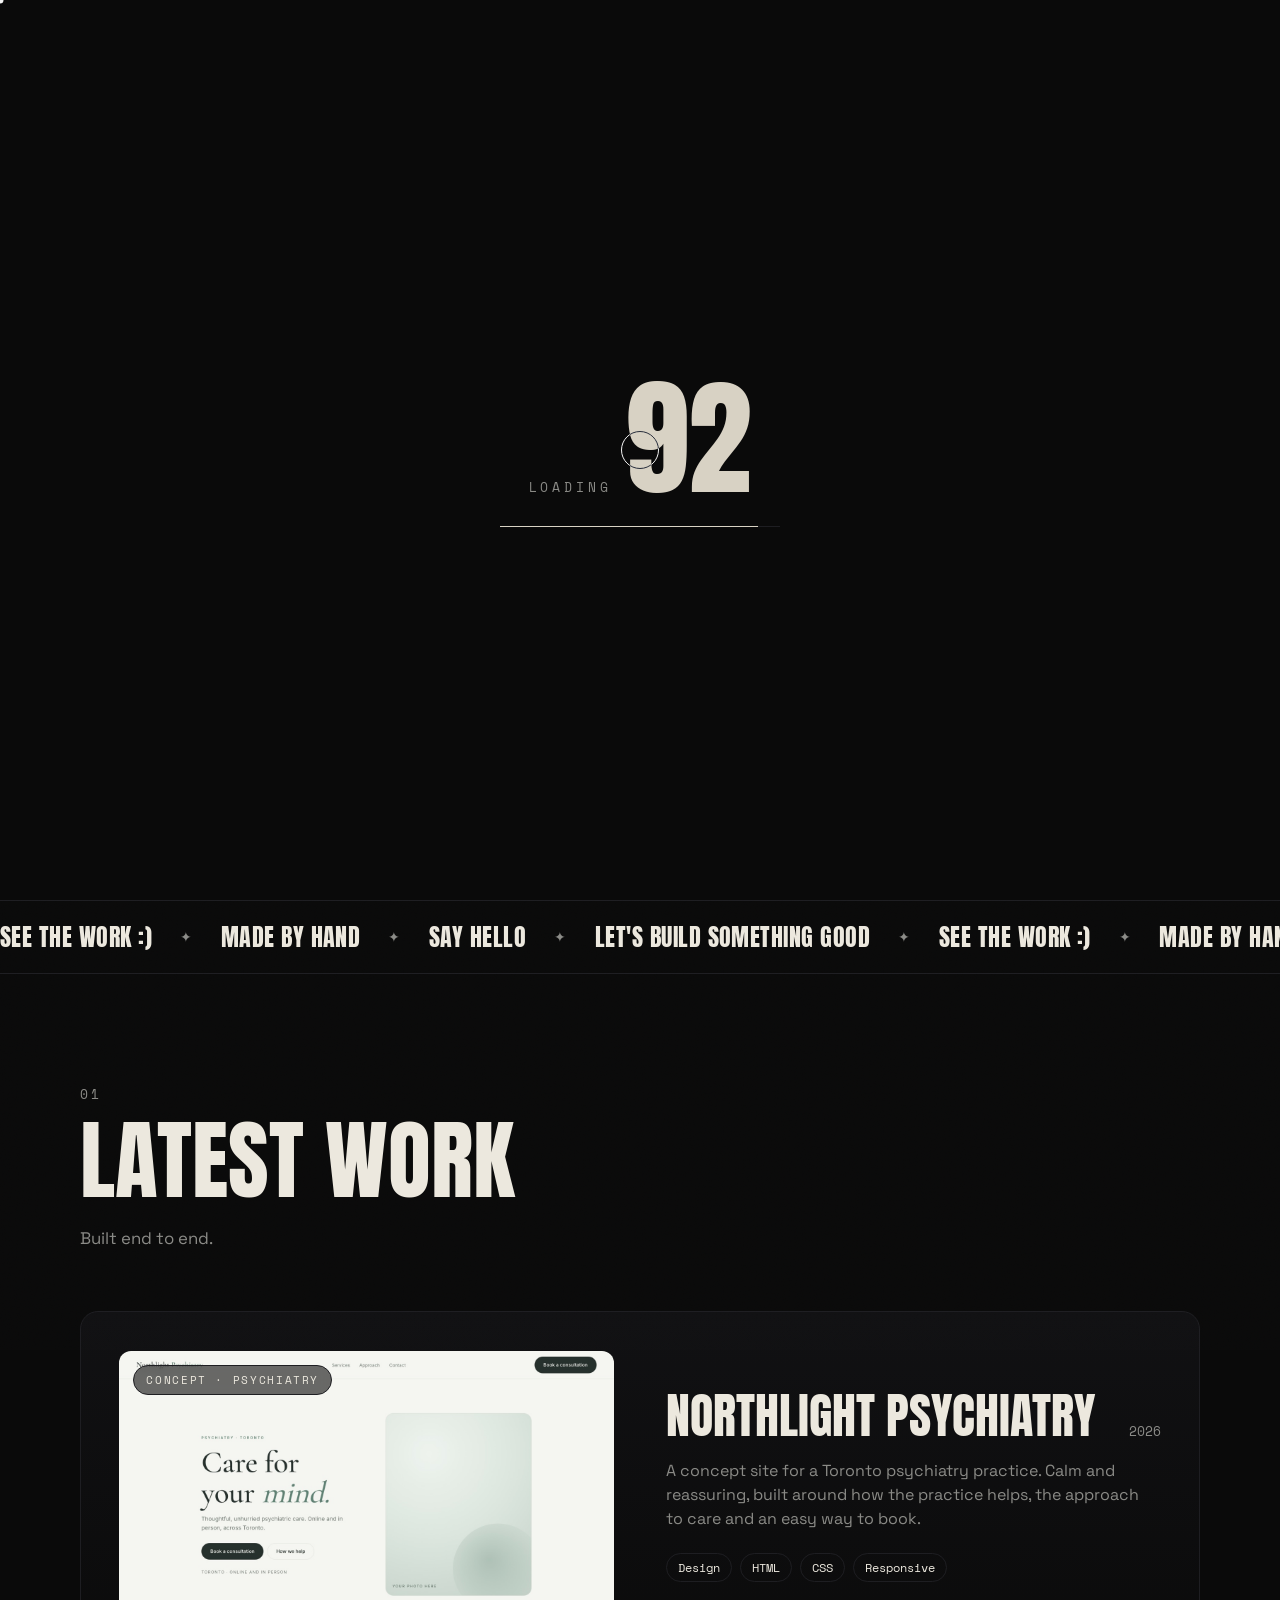
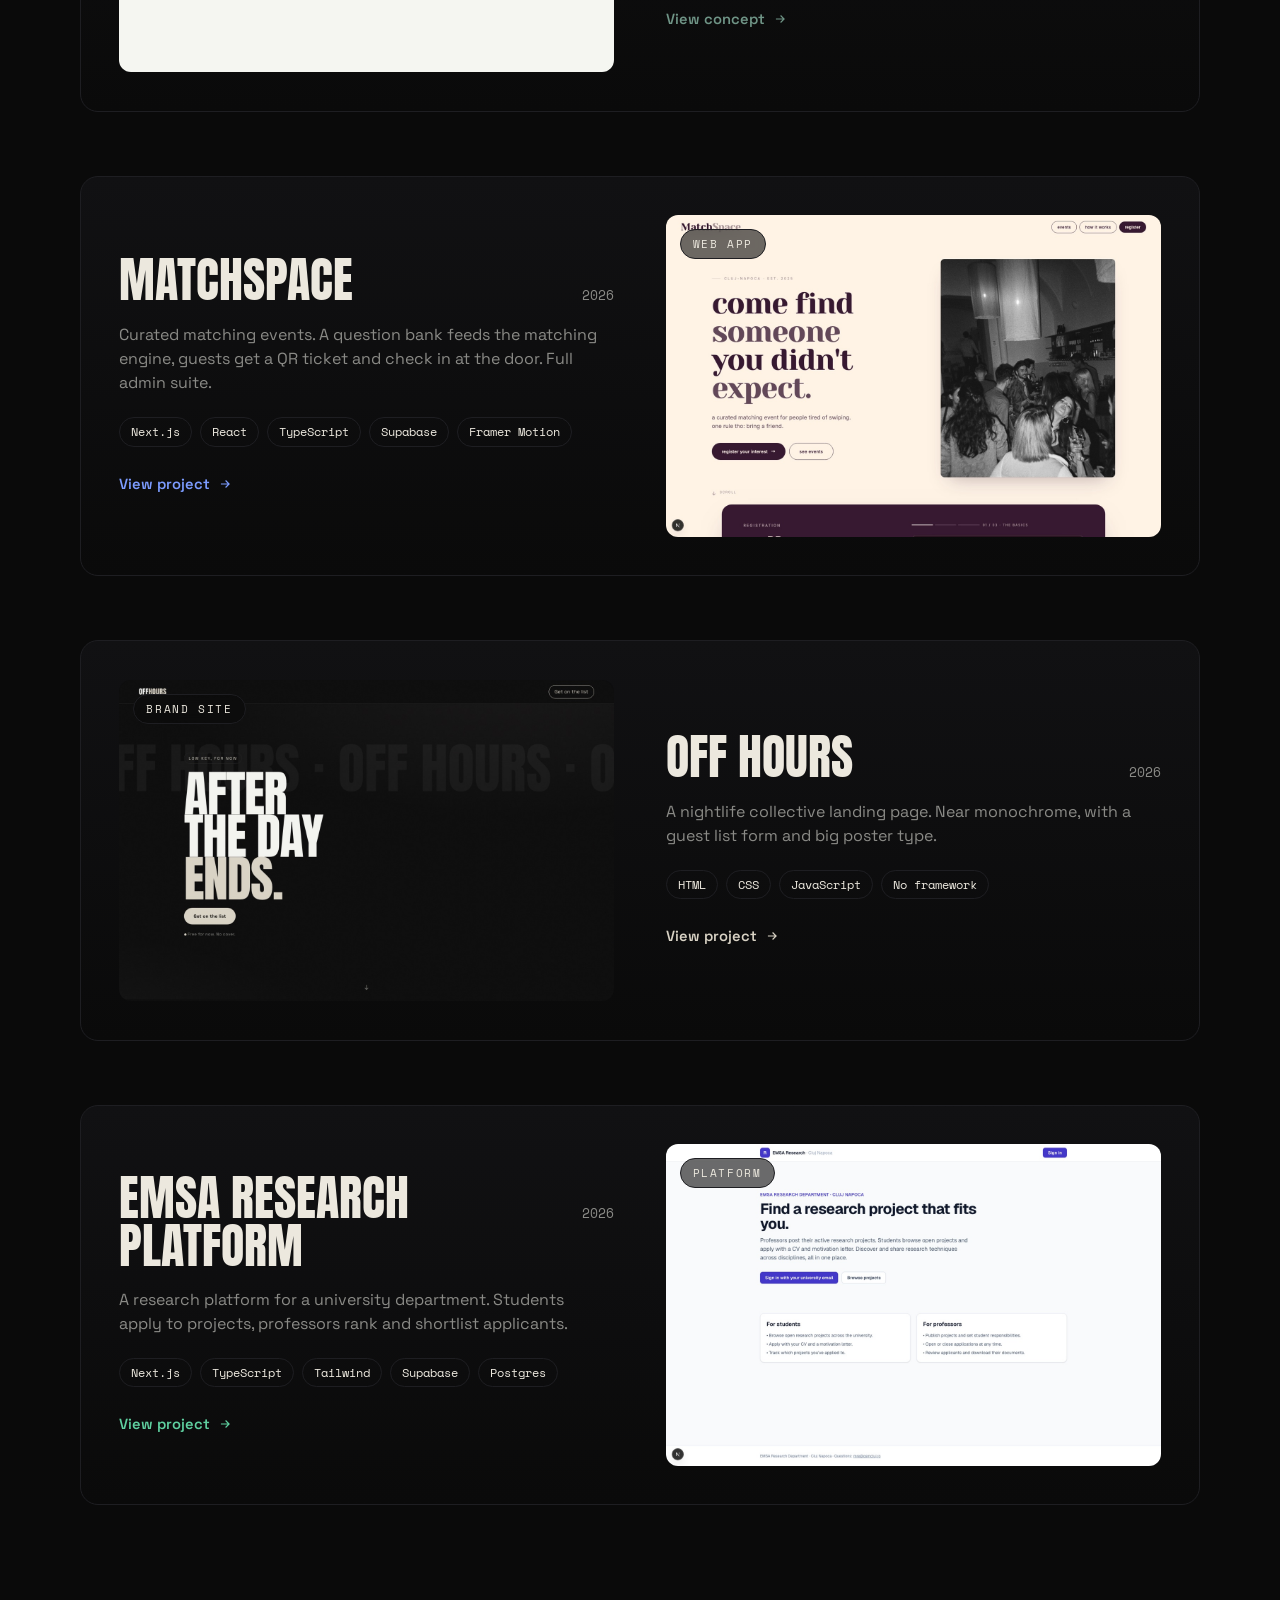
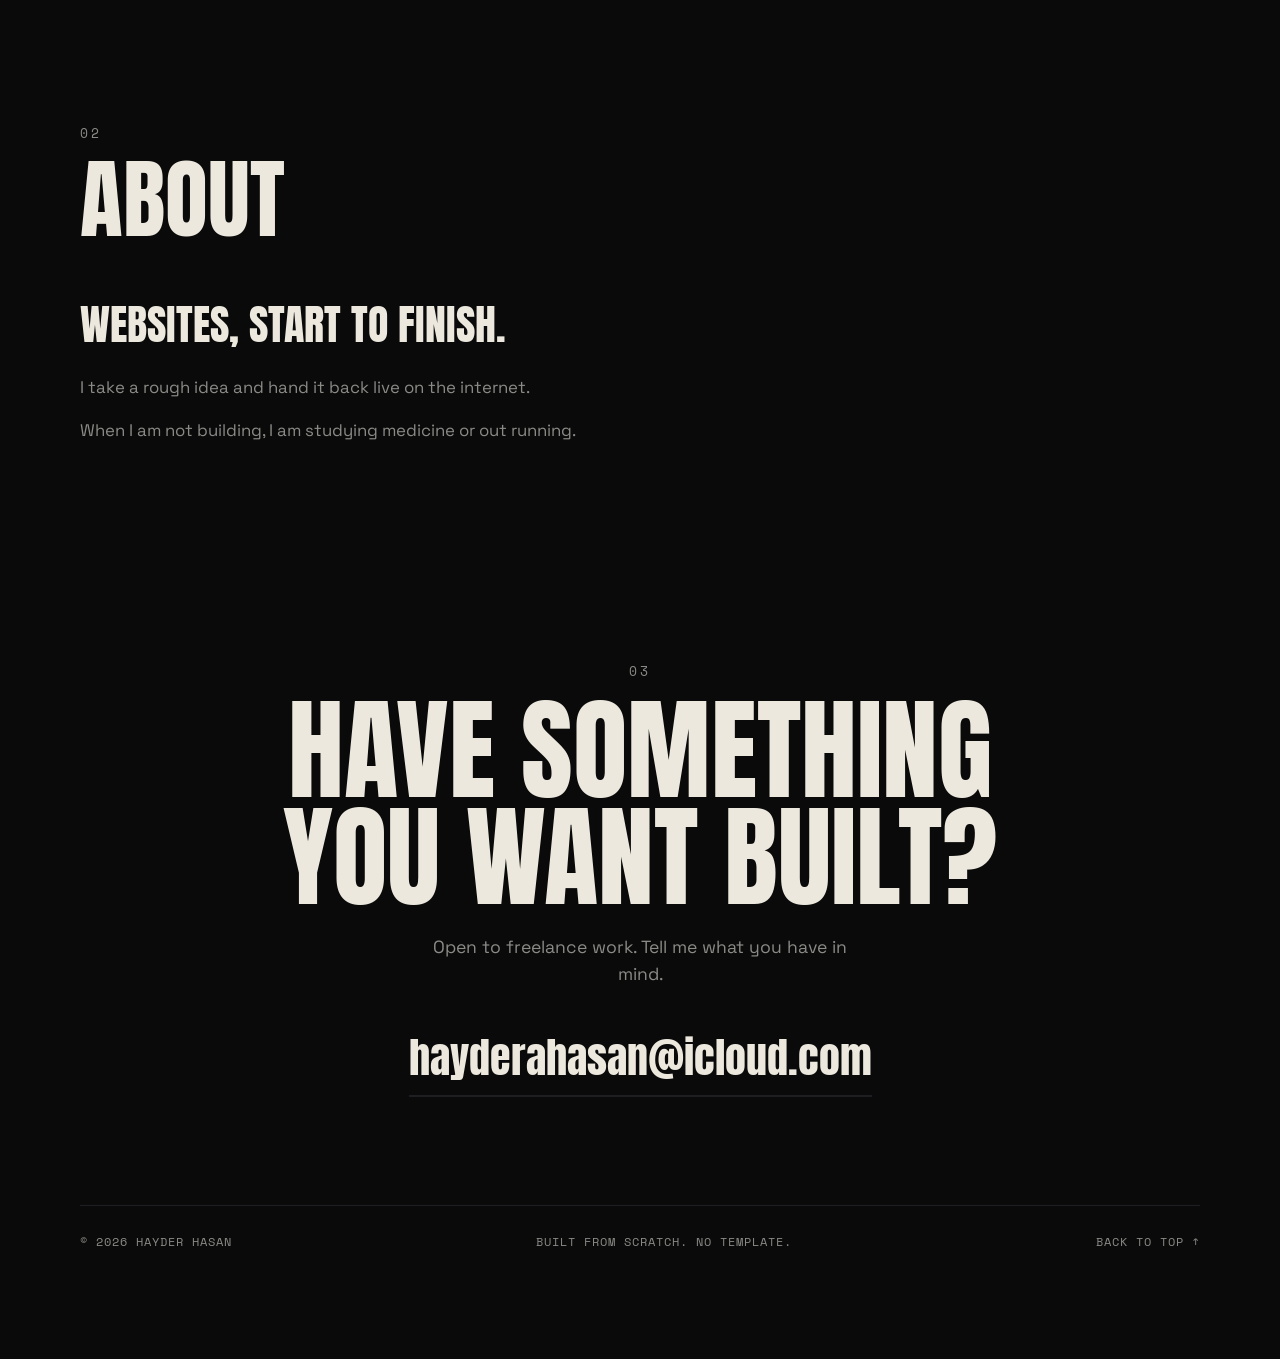
==== index.html @ 8bdfe70f "Portfolio: dark editorial site with featured psychiatry concept Static no-build portfolio (HTML/CSS/" ====
<!DOCTYPE html>
<html lang="en">
<head>
  <meta charset="UTF-8" />
  <meta name="viewport" content="width=device-width, initial-scale=1.0" />
  <title>Hayder Hasan</title>
  <meta name="description" content="Web designer and developer. Selected work: MatchSpace, OFF HOURS, EMSA Research Platform." />

  <!-- Open Graph / social share. Drop a 1200x630 image at assets/og.jpg to enable. -->
  <meta property="og:title" content="Hayder Hasan" />
  <meta property="og:description" content="I build websites and web apps." />
  <meta property="og:type" content="website" />
  <meta property="og:image" content="assets/og.jpg" />
  <meta name="theme-color" content="#0a0a0a" />

  <!-- Favicon, inline so there is zero extra request -->
  <link rel="icon" href="data:image/svg+xml,<svg xmlns='http://www.w3.org/2000/svg' viewBox='0 0 100 100'><rect width='100' height='100' fill='%230a0a0a'/><text x='50' y='70' font-size='58' font-family='Arial' font-weight='900' fill='%23d8d2c4' text-anchor='middle'>H</text></svg>" />

  <link rel="preconnect" href="https://fonts.googleapis.com" />
  <link rel="preconnect" href="https://fonts.gstatic.com" crossorigin />
  <link href="https://fonts.googleapis.com/css2?family=Anton&family=Space+Grotesk:wght@400;500;600;700&family=Space+Mono:wght@400;700&display=swap" rel="stylesheet" />

  <link rel="stylesheet" href="css/styles.css" />
</head>
<body>
  <!-- film grain overlay -->
  <div class="grain" aria-hidden="true"></div>

  <!-- custom cursor -->
  <div class="cursor" aria-hidden="true">
    <div class="cursor__dot"></div>
    <div class="cursor__ring"></div>
  </div>

  <!-- preloader -->
  <div class="loader" id="loader" aria-hidden="true">
    <div class="loader__inner">
      <span class="loader__label">Loading</span>
      <span class="loader__count" id="loaderCount">0</span>
    </div>
    <div class="loader__bar"><span id="loaderBar"></span></div>
  </div>

  <!-- scroll progress -->
  <div class="progress" id="progress" aria-hidden="true"></div>

  <!-- NAV -->
  <header class="nav" id="top">
    <a href="#top" class="nav__logo" data-magnetic>HH<span class="nav__dot">.</span></a>
    <nav class="nav__links">
      <a href="#work" data-magnetic>Work</a>
      <a href="#about" data-magnetic>About</a>
      <a href="#contact" data-magnetic>Contact</a>
    </nav>
  </header>

  <!-- HERO -->
  <section class="hero">
    <canvas class="hero__canvas" id="grid" aria-hidden="true"></canvas>

    <div class="hero__inner">
      <p class="hero__eyebrow reveal">Web designer and developer</p>
      <h1 class="hero__title">
        <span class="line"><span class="word">Websites</span> <span class="word">and</span></span>
        <span class="line"><span class="word accent">web&nbsp;apps.</span></span>
      </h1>
      <p class="hero__sub reveal">I design and build websites and web apps for brands, clinics and small businesses.</p>
      <div class="hero__actions reveal">
        <a href="#work" class="btn btn--accent" data-magnetic>See the work</a>
        <a href="#contact" class="btn btn--ghost" data-magnetic>Get in touch</a>
      </div>
    </div>

    <div class="hero__meta">
      <span>Based in Cluj</span>
      <span class="hero__avail"><i></i> Available for work</span>
    </div>

    <a href="#work" class="hero__scroll" aria-label="Scroll down" data-magnetic>
      <span>Scroll</span>
      <svg viewBox="0 0 24 24" width="18" height="18"><path d="M12 4v16M6 14l6 6 6-6" fill="none" stroke="currentColor" stroke-width="1.5"/></svg>
    </a>
  </section>

  <!-- MARQUEE -->
  <div class="marquee" aria-hidden="true">
    <div class="marquee__track">
      <span>See the work :)</span><i>✦</i><span>Made by hand</span><i>✦</i><span>Say hello</span><i>✦</i><span>Let's build something good</span><i>✦</i>
      <span>See the work :)</span><i>✦</i><span>Made by hand</span><i>✦</i><span>Say hello</span><i>✦</i><span>Let's build something good</span><i>✦</i>
    </div>
  </div>

  <!-- WORK -->
  <section class="section work" id="work">
    <div class="section__head reveal">
      <span class="section__index">01</span>
      <h2 class="section__title">Latest work</h2>
      <p class="section__lead">Built end to end.</p>
    </div>

    <ul class="projects">

      <!-- FEATURED: PSYCHIATRY PRACTICE CONCEPT -->
      <li class="project reveal" data-accent="#6f9486">
        <a class="project__link" href="work/psychiatry/index.html" target="_blank" rel="noopener" data-magnetic aria-label="Northlight Psychiatry concept">
          <div class="project__media">
            <img src="assets/psychiatry.jpg" alt="Northlight Psychiatry, a Toronto psychiatry practice concept" class="mock" loading="lazy" width="1400" height="910" />
            <span class="project__tag">Concept · Psychiatry</span>
          </div>
          <div class="project__body">
            <div class="project__top">
              <h3 class="project__name">Northlight Psychiatry</h3>
              <span class="project__year">2026</span>
            </div>
            <p class="project__desc">A concept site for a Toronto psychiatry practice. Calm and reassuring, built around how the practice helps, the approach to care and an easy way to book.</p>
            <div class="project__stack">
              <span>Design</span><span>HTML</span><span>CSS</span><span>Responsive</span>
            </div>
            <span class="project__cta">View concept <svg viewBox="0 0 24 24" width="14" height="14"><path d="M5 12h14M13 6l6 6-6 6" fill="none" stroke="currentColor" stroke-width="2"/></svg></span>
          </div>
        </a>
      </li>

      <!-- PROJECT 1 -->
      <li class="project reveal" data-accent="#7c9cff">
        <a class="project__link" href="https://matchspace.vercel.app" target="_blank" rel="noopener" data-magnetic aria-label="MatchSpace">
          <div class="project__media">
            <img src="assets/matchspace.jpg" alt="MatchSpace landing page" class="mock" loading="lazy" width="1400" height="910" />
            <span class="project__tag">Web app</span>
          </div>
          <div class="project__body">
            <div class="project__top">
              <h3 class="project__name">MatchSpace</h3>
              <span class="project__year">2026</span>
            </div>
            <p class="project__desc">Curated matching events. A question bank feeds the matching engine, guests get a QR ticket and check in at the door. Full admin suite.</p>
            <div class="project__stack">
              <span>Next.js</span><span>React</span><span>TypeScript</span><span>Supabase</span><span>Framer Motion</span>
            </div>
            <span class="project__cta">View project <svg viewBox="0 0 24 24" width="14" height="14"><path d="M5 12h14M13 6l6 6-6 6" fill="none" stroke="currentColor" stroke-width="2"/></svg></span>
          </div>
        </a>
      </li>

      <!-- PROJECT 2 -->
      <li class="project reveal" data-accent="#d8d2c4">
        <a class="project__link" href="work/off-hours/index.html" target="_blank" rel="noopener" data-magnetic aria-label="OFF HOURS">
          <div class="project__media">
            <img src="assets/off-hours.jpg" alt="OFF HOURS landing page" class="mock" loading="lazy" width="1400" height="910" />
            <span class="project__tag">Brand site</span>
          </div>
          <div class="project__body">
            <div class="project__top">
              <h3 class="project__name">OFF HOURS</h3>
              <span class="project__year">2026</span>
            </div>
            <p class="project__desc">A nightlife collective landing page. Near monochrome, with a guest list form and big poster type.</p>
            <div class="project__stack">
              <span>HTML</span><span>CSS</span><span>JavaScript</span><span>No framework</span>
            </div>
            <span class="project__cta">View project <svg viewBox="0 0 24 24" width="14" height="14"><path d="M5 12h14M13 6l6 6-6 6" fill="none" stroke="currentColor" stroke-width="2"/></svg></span>
          </div>
        </a>
      </li>

      <!-- PROJECT 3 -->
      <li class="project reveal" data-accent="#5fd0a0">
        <a class="project__link" href="work/emsa/index.html" target="_blank" rel="noopener" data-magnetic aria-label="EMSA Research Platform">
          <div class="project__media">
            <img src="assets/emsa.jpg" alt="EMSA Research Platform home page" class="mock" loading="lazy" width="1400" height="910" />
            <span class="project__tag">Platform</span>
          </div>
          <div class="project__body">
            <div class="project__top">
              <h3 class="project__name">EMSA Research Platform</h3>
              <span class="project__year">2026</span>
            </div>
            <p class="project__desc">A research platform for a university department. Students apply to projects, professors rank and shortlist applicants.</p>
            <div class="project__stack">
              <span>Next.js</span><span>TypeScript</span><span>Tailwind</span><span>Supabase</span><span>Postgres</span>
            </div>
            <span class="project__cta">View project <svg viewBox="0 0 24 24" width="14" height="14"><path d="M5 12h14M13 6l6 6-6 6" fill="none" stroke="currentColor" stroke-width="2"/></svg></span>
          </div>
        </a>
      </li>

    </ul>
  </section>

  <!-- ABOUT -->
  <section class="section about" id="about">
    <div class="section__head reveal">
      <span class="section__index">02</span>
      <h2 class="section__title">About</h2>
    </div>

    <div class="about__bio reveal">
      <p class="about__lead">Websites, start to finish.</p>
      <p>I take a rough idea and hand it back live on the internet.</p>
      <p>When I am not building, I am studying medicine or out running.</p>
    </div>
  </section>

  <!-- CONTACT -->
  <section class="section contact" id="contact">
    <div class="contact__inner reveal">
      <span class="section__index">03</span>
      <h2 class="contact__title">Have something<br />you want built?</h2>
      <p class="contact__lead">Open to freelance work. Tell me what you have in mind.</p>
      <a class="contact__mail" href="mailto:hayderahasan@icloud.com" data-magnetic>hayderahasan@icloud.com</a>
    </div>
    <footer class="footer">
      <span>© <span id="year">2026</span> Hayder Hasan</span>
      <span>Built from scratch. No template.</span>
      <a href="#top" data-magnetic>Back to top ↑</a>
    </footer>
  </section>

  <script src="js/main.js"></script>
</body>
</html>
---- css/styles.css ----
/* ============================================================
   Hayder Hasan — portfolio
   No build. Plain CSS. Dark, editorial, near monochrome.
   ============================================================ */

:root {
  --bg: #0a0a0a;
  --bg-soft: #111113;
  --line: #1e1e22;
  --text: #ece8de;
  --muted: #8a8a86;
  --bone: #d8d2c4;
  --accent: #d8d2c4;        /* set per project via JS */
  --max: 1240px;
  --ease: cubic-bezier(0.22, 1, 0.36, 1);
}

* { margin: 0; padding: 0; box-sizing: border-box; }

html { scroll-behavior: smooth; -webkit-font-smoothing: antialiased; -webkit-text-size-adjust: 100%; text-size-adjust: 100%; -webkit-tap-highlight-color: transparent; }

body {
  background: var(--bg);
  color: var(--text);
  font-family: "Space Grotesk", system-ui, sans-serif;
  line-height: 1.5;
  overflow-x: hidden;
  cursor: none;
}

@media (hover: none) { body { cursor: auto; } }

a { color: inherit; text-decoration: none; }
img, svg { display: block; max-width: 100%; }

::selection { background: var(--bone); color: #0a0a0a; }

/* ---------- film grain ---------- */
.grain {
  position: fixed; inset: -50%; z-index: 9990; pointer-events: none;
  opacity: 0.04; mix-blend-mode: overlay;
  background-image: url("data:image/svg+xml,%3Csvg xmlns='http://www.w3.org/2000/svg' width='160' height='160'%3E%3Cfilter id='n'%3E%3CfeTurbulence type='fractalNoise' baseFrequency='0.85' numOctaves='3'/%3E%3C/filter%3E%3Crect width='100%25' height='100%25' filter='url(%23n)'/%3E%3C/svg%3E");
  animation: grain 8s steps(6) infinite;
}
@keyframes grain {
  0%,100% { transform: translate(0,0); }
  20% { transform: translate(-4%,3%); }
  40% { transform: translate(3%,-5%); }
  60% { transform: translate(-3%,2%); }
  80% { transform: translate(4%,-2%); }
}

/* ---------- custom cursor ---------- */
.cursor { position: fixed; top: 0; left: 0; z-index: 10000; pointer-events: none; mix-blend-mode: difference; }
.cursor__dot {
  position: fixed; width: 7px; height: 7px; border-radius: 50%;
  background: #fff; transform: translate(-50%, -50%);
}
.cursor__ring {
  position: fixed; width: 38px; height: 38px; border-radius: 50%;
  border: 1px solid #fff; transform: translate(-50%, -50%);
  transition: width .3s var(--ease), height .3s var(--ease), opacity .3s;
}
.cursor.is-hover .cursor__ring { width: 64px; height: 64px; opacity: .5; }
.cursor.is-down .cursor__ring { width: 26px; height: 26px; }
@media (hover: none) { .cursor { display: none; } }

/* ---------- preloader ---------- */
.loader {
  position: fixed; inset: 0; z-index: 9999; background: var(--bg);
  display: flex; flex-direction: column; align-items: center; justify-content: center;
  transition: opacity .6s var(--ease), visibility .6s;
}
.loader.is-done { opacity: 0; visibility: hidden; }
.loader__inner { display: flex; align-items: baseline; gap: 14px; font-family: "Space Mono", monospace; }
.loader__label { color: var(--muted); font-size: .8rem; letter-spacing: .3em; text-transform: uppercase; }
.loader__count { font-family: "Anton", sans-serif; font-size: clamp(3rem, 12vw, 8rem); line-height: 1; color: var(--bone); }
.loader__bar { margin-top: 24px; width: min(280px, 60vw); height: 1px; background: var(--line); overflow: hidden; }
.loader__bar span { display: block; height: 100%; width: 0; background: var(--bone); }

/* ---------- scroll progress ---------- */
.progress {
  position: fixed; top: 0; left: 0; height: 2px; width: 0; z-index: 9991;
  background: var(--bone); transition: width .1s linear;
}

/* ---------- nav ---------- */
.nav {
  position: fixed; top: 0; left: 0; right: 0; z-index: 9000;
  display: flex; align-items: center; justify-content: space-between;
  padding: 22px clamp(20px, 5vw, 60px);
  mix-blend-mode: difference; color: #fff;
}
.nav__logo { font-family: "Anton", sans-serif; font-size: 1.5rem; letter-spacing: .04em; }
.nav__dot { color: var(--bone); }
.nav__links { display: flex; gap: clamp(18px, 3vw, 40px); font-family: "Space Mono", monospace; font-size: .82rem; }
.nav__links a { position: relative; padding: 4px 0; opacity: .85; transition: opacity .25s; }
.nav__links a::after {
  content: ""; position: absolute; left: 0; bottom: 0; height: 1px; width: 0; background: currentColor;
  transition: width .35s var(--ease);
}
.nav__links a:hover { opacity: 1; }
.nav__links a:hover::after { width: 100%; }

/* ---------- hero ---------- */
.hero {
  position: relative; min-height: 100vh; min-height: 100svh;
  display: flex; flex-direction: column; justify-content: center;
  padding: 110px clamp(20px, 5vw, 60px) 90px;
  overflow: hidden;
}
.hero__canvas { position: absolute; inset: 0; width: 100%; height: 100%; z-index: 0; opacity: .9; }
.hero__inner { position: relative; z-index: 1; max-width: var(--max); width: 100%; margin: 0 auto; }

.hero__eyebrow {
  font-family: "Space Mono", monospace; font-size: .82rem; letter-spacing: .35em;
  text-transform: uppercase; color: var(--muted); margin-bottom: 26px;
}
.hero__title {
  font-family: "Anton", sans-serif; font-weight: 400;
  font-size: clamp(2.8rem, 9vw, 8.5rem); line-height: .9; letter-spacing: -.01em;
  text-transform: uppercase;
}
.hero__title .line { display: block; overflow: hidden; }
.hero__title .word { display: inline-block; transform: translateY(110%); }
.hero__title .accent { color: var(--bone); -webkit-text-stroke: 0; }
.is-ready .hero__title .word { transform: translateY(0); transition: transform 1s var(--ease); }
.is-ready .hero__title .line:nth-child(1) .word { transition-delay: .05s; }
.is-ready .hero__title .line:nth-child(2) .word { transition-delay: .14s; }
.is-ready .hero__title .line:nth-child(3) .word { transition-delay: .22s; }

.hero__sub { max-width: 46ch; margin-top: 26px; color: var(--muted); font-size: clamp(1rem, 1.4vw, 1.18rem); }
.hero__actions { display: flex; flex-wrap: wrap; gap: 14px; margin-top: 34px; }

.btn {
  display: inline-flex; align-items: center; gap: 8px;
  padding: 14px 26px; border-radius: 100px; font-weight: 600; font-size: .95rem;
  border: 1px solid transparent; transition: transform .3s var(--ease), background .25s, color .25s, border-color .25s;
}
.btn--accent { background: var(--bone); color: #0a0a0a; }
.btn--accent:hover { background: #fff; }
.btn--ghost { border-color: var(--line); color: var(--text); }
.btn--ghost:hover { border-color: var(--bone); }

.hero__meta {
  position: absolute; bottom: 34px; left: clamp(20px, 5vw, 60px); z-index: 1;
  display: flex; gap: 22px; font-family: "Space Mono", monospace; font-size: .76rem;
  color: var(--muted); text-transform: uppercase; letter-spacing: .12em;
}
.hero__avail { display: inline-flex; align-items: center; gap: 8px; }
.hero__avail i { width: 7px; height: 7px; border-radius: 50%; background: #5fd0a0; box-shadow: 0 0 0 0 rgba(95,208,160,.6); animation: pulse 2.2s infinite; }
@keyframes pulse { 0% { box-shadow: 0 0 0 0 rgba(95,208,160,.5); } 70% { box-shadow: 0 0 0 8px rgba(95,208,160,0); } 100% { box-shadow: 0 0 0 0 rgba(95,208,160,0); } }

.hero__scroll {
  position: absolute; bottom: 30px; right: clamp(20px, 5vw, 60px); z-index: 1;
  display: flex; flex-direction: column; align-items: center; gap: 8px;
  font-family: "Space Mono", monospace; font-size: .7rem; letter-spacing: .2em;
  text-transform: uppercase; color: var(--muted);
}
.hero__scroll svg { animation: bob 1.8s var(--ease) infinite; }
@keyframes bob { 0%,100% { transform: translateY(0); } 50% { transform: translateY(6px); } }

/* ---------- marquee ---------- */
.marquee { border-top: 1px solid var(--line); border-bottom: 1px solid var(--line); padding: 18px 0; overflow: hidden; white-space: nowrap; }
.marquee__track { display: inline-flex; align-items: center; gap: 28px; animation: scroll 26s linear infinite; font-family: "Anton", sans-serif; text-transform: uppercase; font-size: 1.5rem; letter-spacing: .02em; }
.marquee__track span { color: var(--text); }
.marquee__track i { color: var(--muted); font-style: normal; font-size: .9rem; }
@keyframes scroll { to { transform: translateX(-50%); } }

/* ---------- sections ---------- */
.section { max-width: var(--max); margin: 0 auto; padding: clamp(80px, 12vh, 160px) clamp(20px, 5vw, 60px); }
.section__head { margin-bottom: 60px; }
.section__index { font-family: "Space Mono", monospace; font-size: .8rem; color: var(--muted); letter-spacing: .2em; }
.section__title { font-family: "Anton", sans-serif; font-weight: 400; font-size: clamp(2.4rem, 7vw, 5.5rem); line-height: 1; text-transform: uppercase; margin: 10px 0 0; }
.section__lead { max-width: 50ch; margin-top: 22px; color: var(--muted); font-size: 1.05rem; }

/* ---------- projects ---------- */
.projects { list-style: none; display: flex; flex-direction: column; gap: clamp(28px, 5vw, 64px); }
.project { --pa: var(--accent); }
.project__link {
  display: grid; grid-template-columns: 1fr 1fr; gap: clamp(20px, 4vw, 56px); align-items: center;
  padding: clamp(20px, 3vw, 40px); border: 1px solid var(--line); border-radius: 18px;
  background: linear-gradient(180deg, var(--bg-soft), var(--bg));
  transition: border-color .4s var(--ease), transform .4s var(--ease);
}
.project:nth-child(even) .project__link { grid-template-columns: 1fr 1fr; }
.project:nth-child(even) .project__media { order: 2; }
.project__link:hover { border-color: var(--pa); transform: translateY(-4px); }

.project__media { position: relative; border-radius: 12px; overflow: hidden; aspect-ratio: 40 / 26; background: #0c0c0e; }
.mock { width: 100%; height: 100%; object-fit: cover; object-position: top center; transition: transform .6s var(--ease); }
.project__link:hover .mock { transform: scale(1.04); }
.project__tag {
  position: absolute; top: 14px; left: 14px; z-index: 2;
  font-family: "Space Mono", monospace; font-size: .68rem; text-transform: uppercase; letter-spacing: .15em;
  padding: 6px 12px; border-radius: 100px; background: rgba(10,10,10,.6); -webkit-backdrop-filter: blur(6px); backdrop-filter: blur(6px);
  border: 1px solid var(--line); color: var(--text);
}
.mock__pulse { stroke-dasharray: 180; stroke-dashoffset: 180; animation: draw 3s var(--ease) infinite; }
@keyframes draw { 0% { stroke-dashoffset: 180; } 50% { stroke-dashoffset: 0; } 100% { stroke-dashoffset: -180; } }

.project__top { display: flex; align-items: baseline; justify-content: space-between; gap: 16px; }
.project__name { font-family: "Anton", sans-serif; font-weight: 400; font-size: clamp(1.8rem, 4vw, 3rem); line-height: 1; text-transform: uppercase; }
.project__year { font-family: "Space Mono", monospace; font-size: .8rem; color: var(--muted); }
.project__desc { margin-top: 18px; color: var(--muted); font-size: 1rem; max-width: 48ch; }
.project__stack { display: flex; flex-wrap: wrap; gap: 8px; margin-top: 22px; }
.project__stack span {
  font-family: "Space Mono", monospace; font-size: .72rem; padding: 5px 11px;
  border: 1px solid var(--line); border-radius: 100px; color: var(--text);
}
.project__cta {
  display: inline-flex; align-items: center; gap: 8px; margin-top: 26px;
  font-weight: 600; font-size: .92rem; color: var(--pa);
}
.project__cta svg { transition: transform .3s var(--ease); }
.project__link:hover .project__cta svg { transform: translateX(5px); }

/* ---------- about ---------- */
.about__bio { max-width: 720px; }
.about__lead { font-family: "Anton", sans-serif; font-weight: 400; font-size: clamp(1.6rem, 3.4vw, 2.6rem); line-height: 1.05; text-transform: uppercase; margin-bottom: 28px; }
.about__bio p + p { margin-top: 18px; color: var(--muted); }
.about__bio p:not(.about__lead) { color: var(--muted); font-size: 1.05rem; }
.about__skills { display: grid; gap: 26px; align-content: start; }
.skillset { border-top: 1px solid var(--line); padding-top: 16px; }
.skillset h4 { font-family: "Space Mono", monospace; font-size: .78rem; letter-spacing: .12em; text-transform: uppercase; color: var(--bone); margin-bottom: 8px; }
.skillset p { color: var(--muted); font-size: .98rem; }

/* ---------- contact ---------- */
.contact { text-align: center; }
.contact__inner { max-width: 900px; margin: 0 auto; }
.contact__title { font-family: "Anton", sans-serif; font-weight: 400; font-size: clamp(2.6rem, 9vw, 7rem); line-height: .95; text-transform: uppercase; margin: 14px 0 24px; }
.contact__lead { color: var(--muted); font-size: 1.1rem; max-width: 40ch; margin: 0 auto 40px; }
.contact__mail {
  display: inline-block; font-family: "Anton", sans-serif; font-size: clamp(1.3rem, 4vw, 2.6rem);
  text-transform: lowercase; border-bottom: 2px solid var(--line); padding-bottom: 6px;
  transition: border-color .35s, color .35s;
}
.contact__mail:hover { border-color: var(--bone); color: var(--bone); }

.footer {
  max-width: var(--max); margin: clamp(70px, 12vh, 130px) auto 0;
  display: flex; flex-wrap: wrap; gap: 14px; justify-content: space-between;
  padding-top: 26px; border-top: 1px solid var(--line);
  font-family: "Space Mono", monospace; font-size: .76rem; color: var(--muted);
  text-transform: uppercase; letter-spacing: .08em;
}

/* ---------- reveal ---------- */
.reveal { opacity: 0; transform: translateY(28px); transition: opacity .9s var(--ease), transform .9s var(--ease); }
.reveal.is-in { opacity: 1; transform: none; }

/* ---------- responsive ---------- */
@media (max-width: 860px) {
  .project__link, .project:nth-child(even) .project__link { grid-template-columns: 1fr; }
  .project:nth-child(even) .project__media { order: 0; }
  .about__grid { grid-template-columns: 1fr; }
  .nav__links { gap: 18px; }
}
@media (max-width: 560px) {
  .hero__meta { flex-direction: column; gap: 8px; }
  .hero__scroll { display: none; }
}

@media (prefers-reduced-motion: reduce) {
  *, *::before, *::after { animation: none !important; transition: none !important; }
  .reveal { opacity: 1; transform: none; }
  .hero__title .word { transform: none; }
}
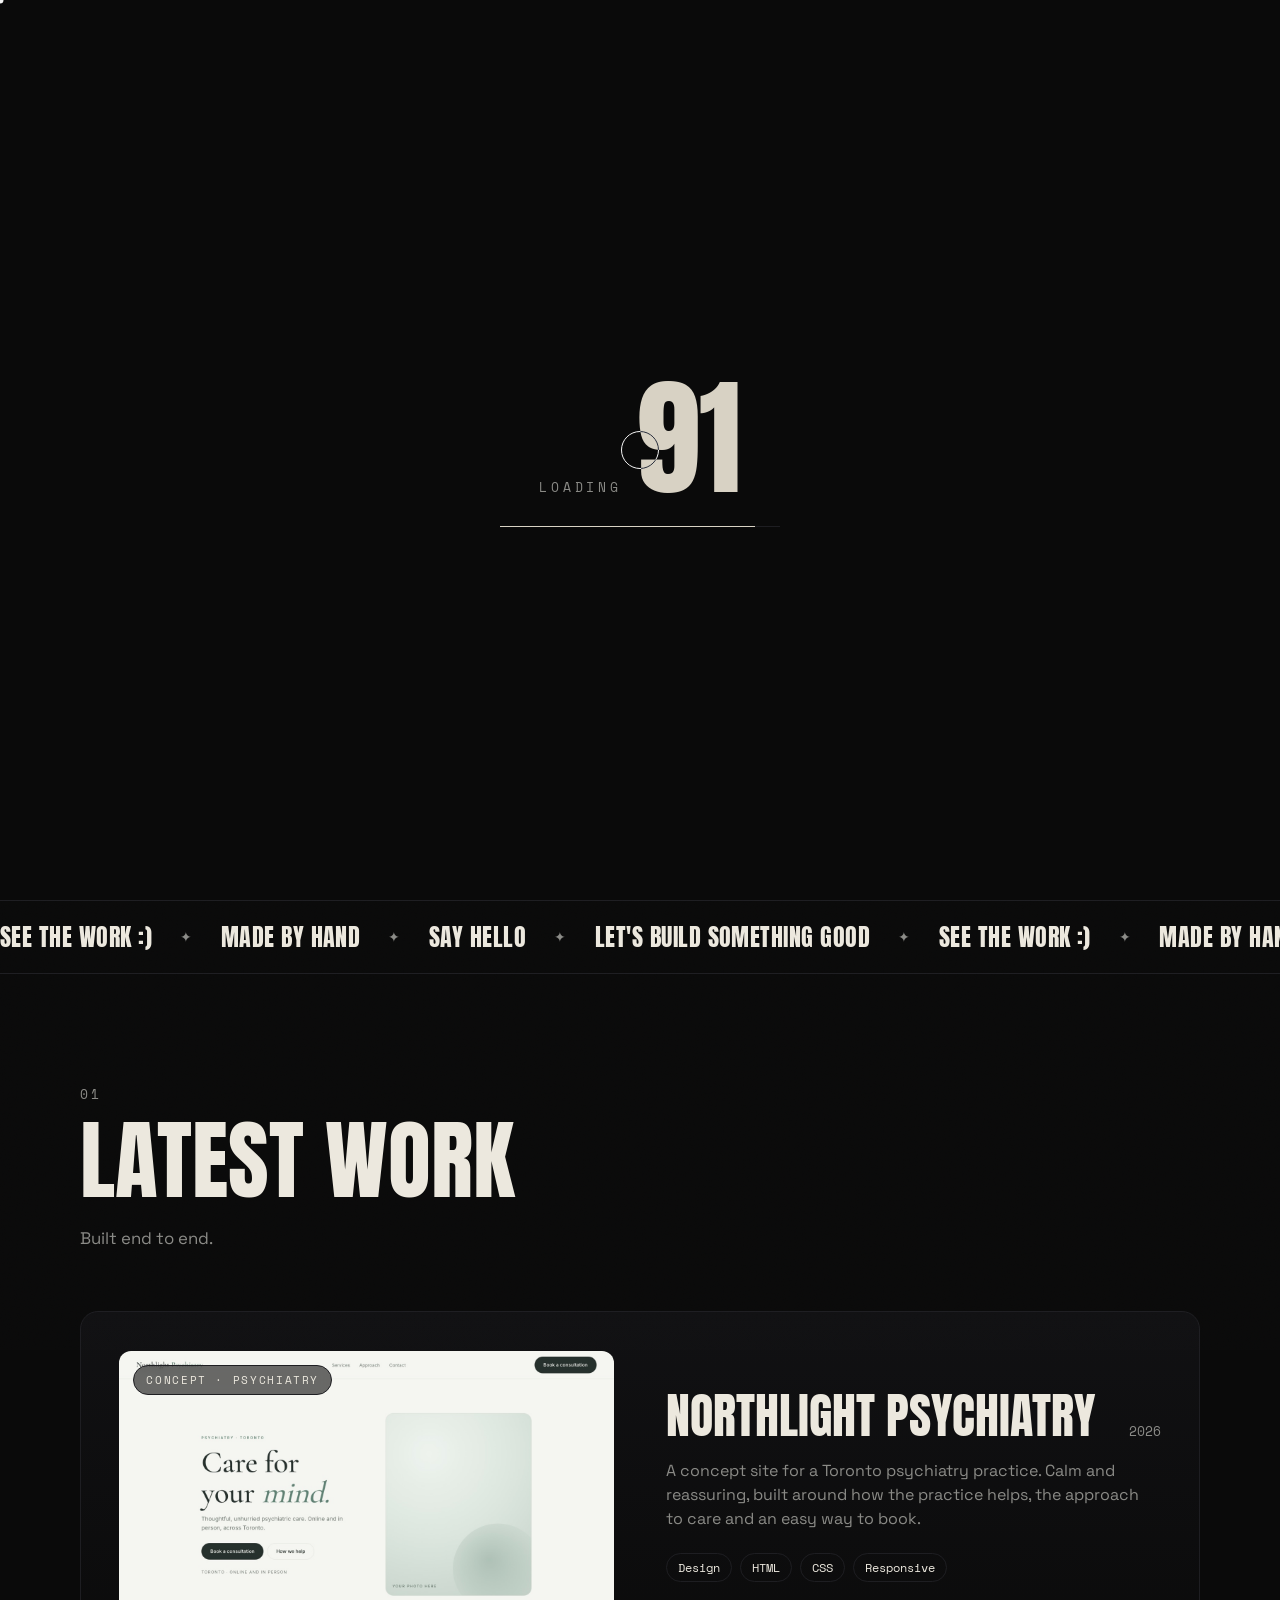
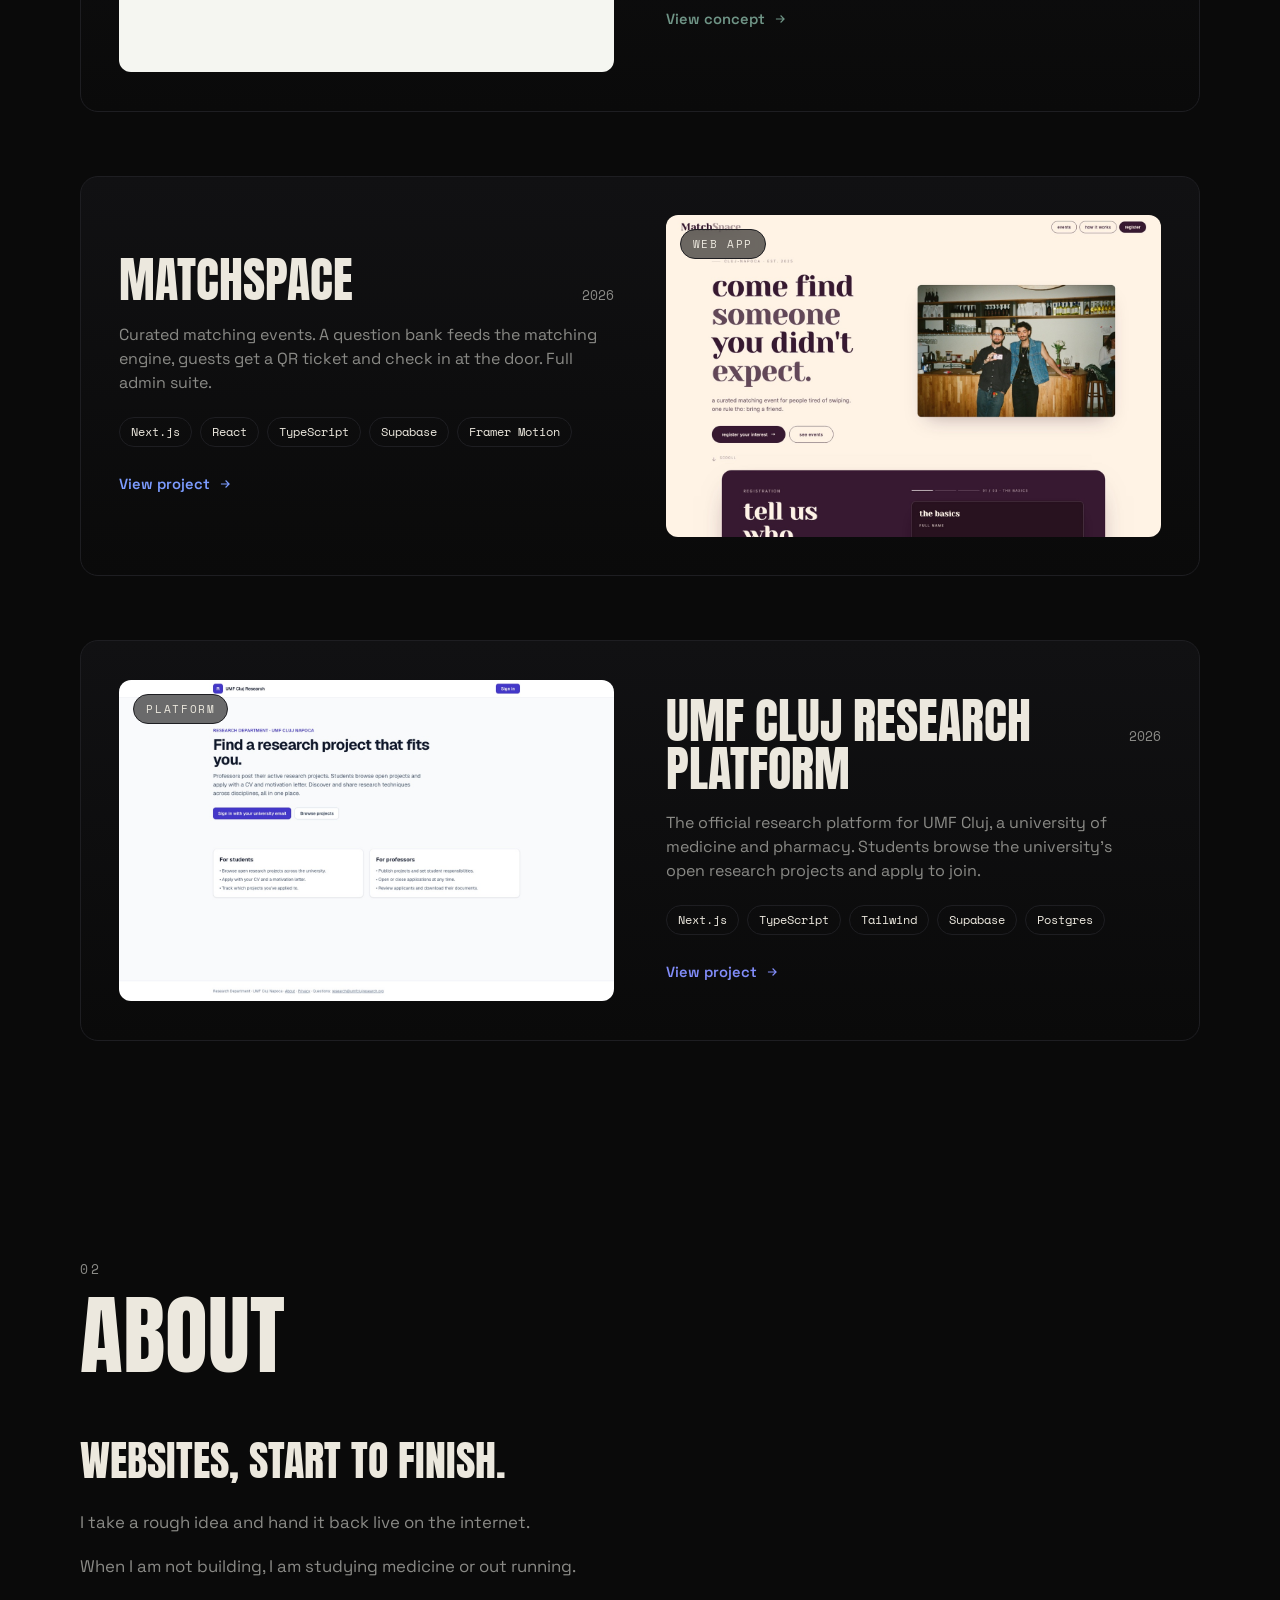
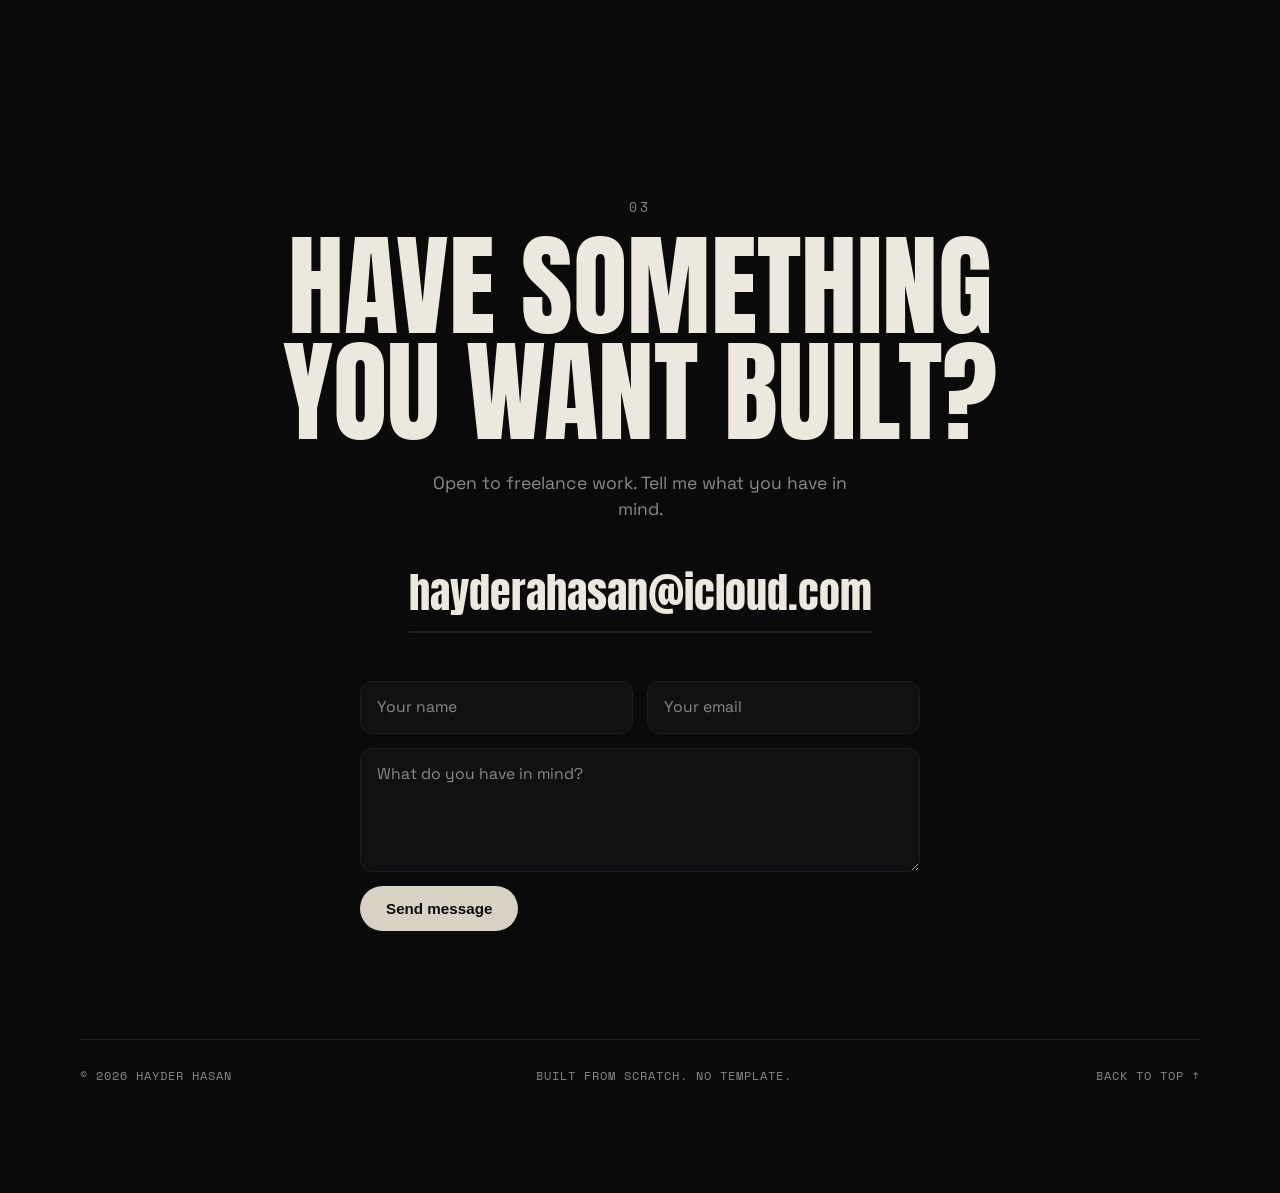
==== commit 5efadb8a: "Update work section and fixes - Third project is now the live UMF Cluj Research Platform (umfclujres" ====
--- a/index.html
+++ b/index.html
@@ -4,7 +4,7 @@
   <meta charset="UTF-8" />
   <meta name="viewport" content="width=device-width, initial-scale=1.0" />
   <title>Hayder Hasan</title>
-  <meta name="description" content="Web designer and developer. Selected work: MatchSpace, OFF HOURS, EMSA Research Platform." />
+  <meta name="description" content="Web designer and developer. Selected work: a Toronto psychiatry concept, MatchSpace, and the UMF Cluj Research Platform." />
 
   <!-- Open Graph / social share. Drop a 1200x630 image at assets/og.jpg to enable. -->
   <meta property="og:title" content="Hayder Hasan" />
@@ -142,40 +142,19 @@
         </a>
       </li>
 
-      <!-- PROJECT 2 -->
-      <li class="project reveal" data-accent="#d8d2c4">
-        <a class="project__link" href="work/off-hours/index.html" target="_blank" rel="noopener" data-magnetic aria-label="OFF HOURS">
+      <!-- PROJECT 3 -->
+      <li class="project reveal" data-accent="#818cf8">
+        <a class="project__link" href="https://umfclujresearch.org" target="_blank" rel="noopener" data-magnetic aria-label="UMF Cluj Research Platform">
           <div class="project__media">
-            <img src="assets/off-hours.jpg" alt="OFF HOURS landing page" class="mock" loading="lazy" width="1400" height="910" />
-            <span class="project__tag">Brand site</span>
+            <img src="assets/umfcluj.jpg" alt="UMF Cluj Research Platform home page" class="mock" loading="lazy" width="1400" height="910" />
+            <span class="project__tag">Platform</span>
           </div>
           <div class="project__body">
             <div class="project__top">
-              <h3 class="project__name">OFF HOURS</h3>
+              <h3 class="project__name">UMF Cluj Research Platform</h3>
               <span class="project__year">2026</span>
             </div>
-            <p class="project__desc">A nightlife collective landing page. Near monochrome, with a guest list form and big poster type.</p>
-            <div class="project__stack">
-              <span>HTML</span><span>CSS</span><span>JavaScript</span><span>No framework</span>
-            </div>
-            <span class="project__cta">View project <svg viewBox="0 0 24 24" width="14" height="14"><path d="M5 12h14M13 6l6 6-6 6" fill="none" stroke="currentColor" stroke-width="2"/></svg></span>
-          </div>
-        </a>
-      </li>
-
-      <!-- PROJECT 3 -->
-      <li class="project reveal" data-accent="#5fd0a0">
-        <a class="project__link" href="work/emsa/index.html" target="_blank" rel="noopener" data-magnetic aria-label="EMSA Research Platform">
-          <div class="project__media">
-            <img src="assets/emsa.jpg" alt="EMSA Research Platform home page" class="mock" loading="lazy" width="1400" height="910" />
-            <span class="project__tag">Platform</span>
-          </div>
-          <div class="project__body">
-            <div class="project__top">
-              <h3 class="project__name">EMSA Research Platform</h3>
-              <span class="project__year">2026</span>
-            </div>
-            <p class="project__desc">A research platform for a university department. Students apply to projects, professors rank and shortlist applicants.</p>
+            <p class="project__desc">The official research platform for UMF Cluj, a university of medicine and pharmacy. Students browse the university's open research projects and apply to join.</p>
             <div class="project__stack">
               <span>Next.js</span><span>TypeScript</span><span>Tailwind</span><span>Supabase</span><span>Postgres</span>
             </div>
@@ -208,6 +187,18 @@
       <h2 class="contact__title">Have something<br />you want built?</h2>
       <p class="contact__lead">Open to freelance work. Tell me what you have in mind.</p>
       <a class="contact__mail" href="mailto:hayderahasan@icloud.com" data-magnetic>hayderahasan@icloud.com</a>
+
+      <form class="contact__form" id="contactForm" action="https://formspree.io/f/REPLACE_WITH_ID" method="POST" novalidate>
+        <div class="contact__row">
+          <input class="contact__field" type="text" name="name" placeholder="Your name" autocomplete="name" required />
+          <input class="contact__field" type="email" name="email" placeholder="Your email" autocomplete="email" required />
+        </div>
+        <textarea class="contact__field" name="message" rows="4" placeholder="What do you have in mind?" required></textarea>
+        <div class="contact__send">
+          <button type="submit" class="btn btn--accent" data-magnetic>Send message</button>
+          <p class="contact__status" id="contactStatus" role="status" aria-live="polite"></p>
+        </div>
+      </form>
     </div>
     <footer class="footer">
       <span>© <span id="year">2026</span> Hayder Hasan</span>
--- a/css/styles.css
+++ b/css/styles.css
@@ -237,6 +237,21 @@
 }
 .contact__mail:hover { border-color: var(--bone); color: var(--bone); }
 
+.contact__form { max-width: 560px; margin: 48px auto 0; text-align: left; display: grid; gap: 14px; }
+.contact__row { display: grid; grid-template-columns: 1fr 1fr; gap: 14px; }
+.contact__field {
+  width: 100%; background: var(--bg-soft); border: 1px solid var(--line); border-radius: 12px;
+  color: var(--text); font: inherit; font-size: .98rem; padding: 14px 16px;
+  -webkit-appearance: none; appearance: none; transition: border-color .25s;
+}
+.contact__field::placeholder { color: var(--muted); }
+.contact__field:focus { outline: none; border-color: var(--bone); }
+textarea.contact__field { resize: vertical; min-height: 120px; }
+.contact__send { display: flex; align-items: center; gap: 18px; flex-wrap: wrap; }
+.contact__send .btn { border: none; cursor: pointer; }
+.contact__status { font-size: .9rem; color: var(--muted); margin: 0; }
+@media (max-width: 560px) { .contact__row { grid-template-columns: 1fr; } }
+
 .footer {
   max-width: var(--max); margin: clamp(70px, 12vh, 130px) auto 0;
   display: flex; flex-wrap: wrap; gap: 14px; justify-content: space-between;
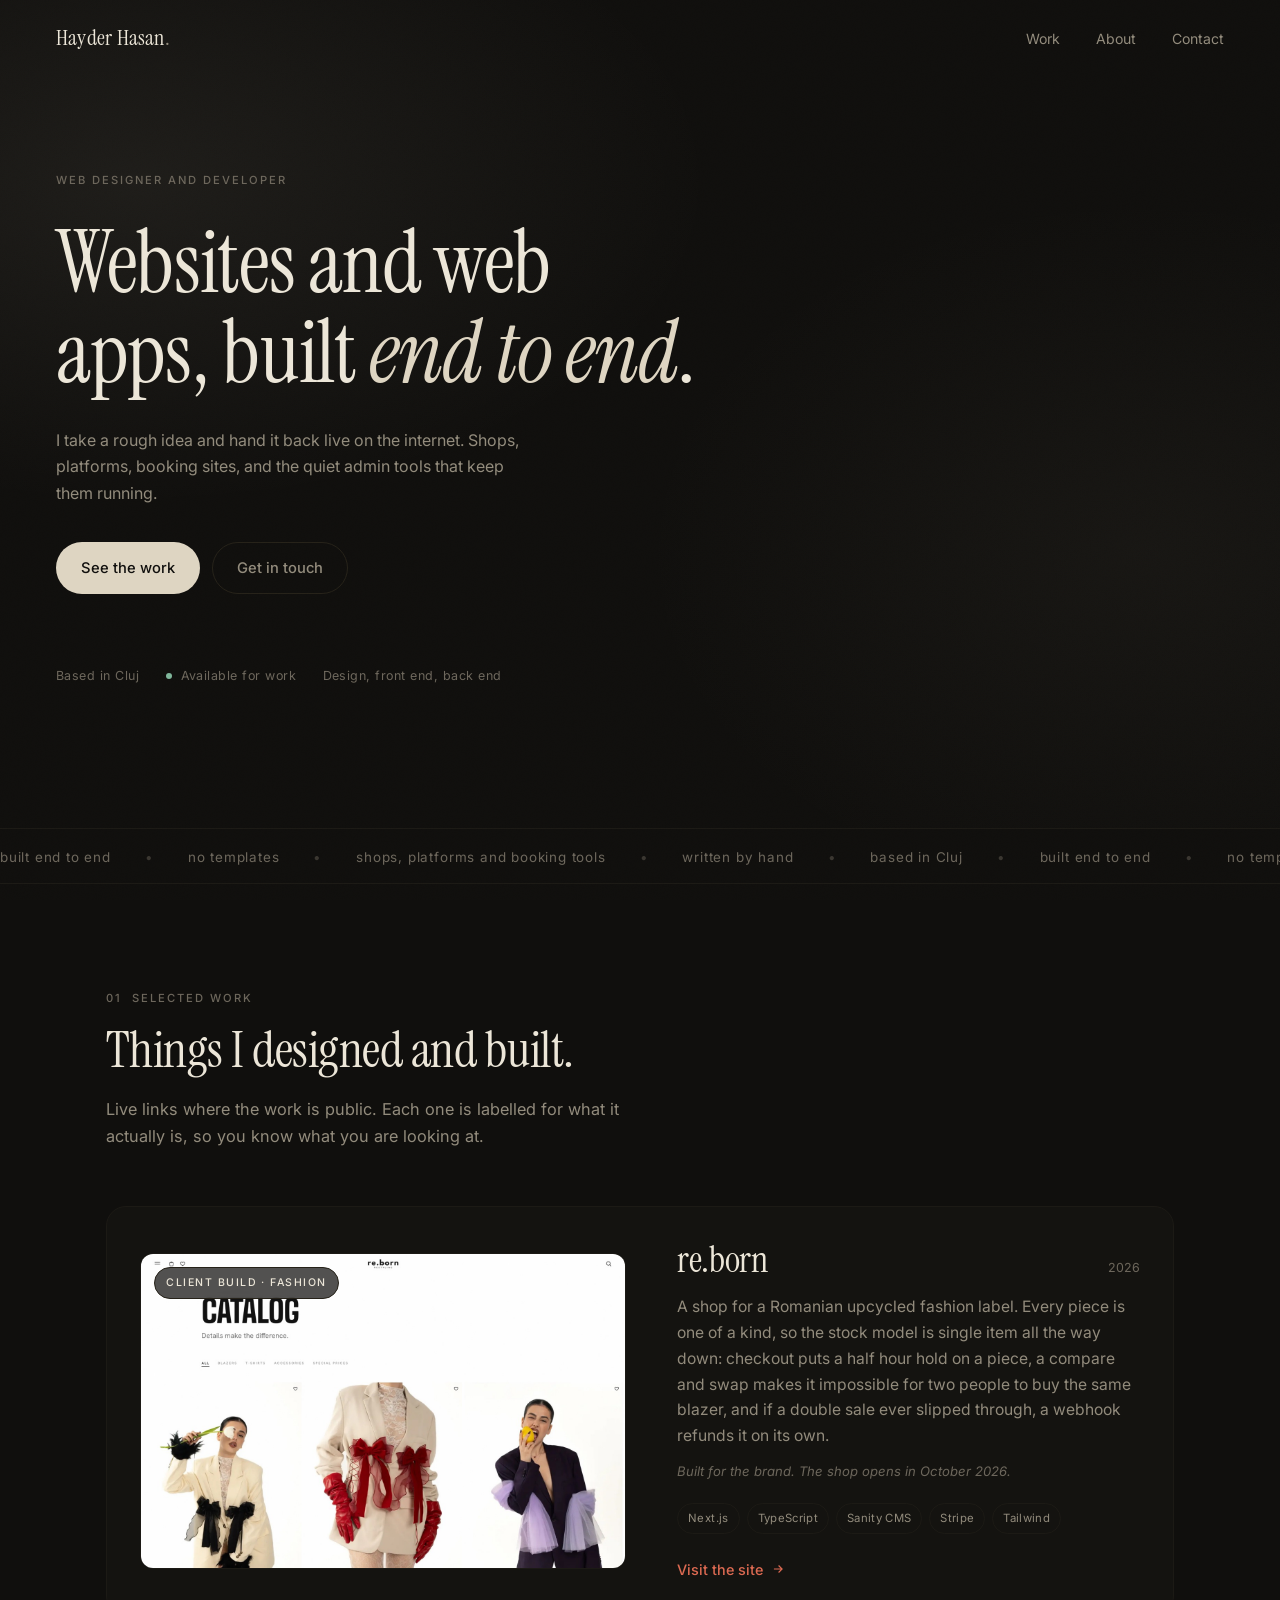
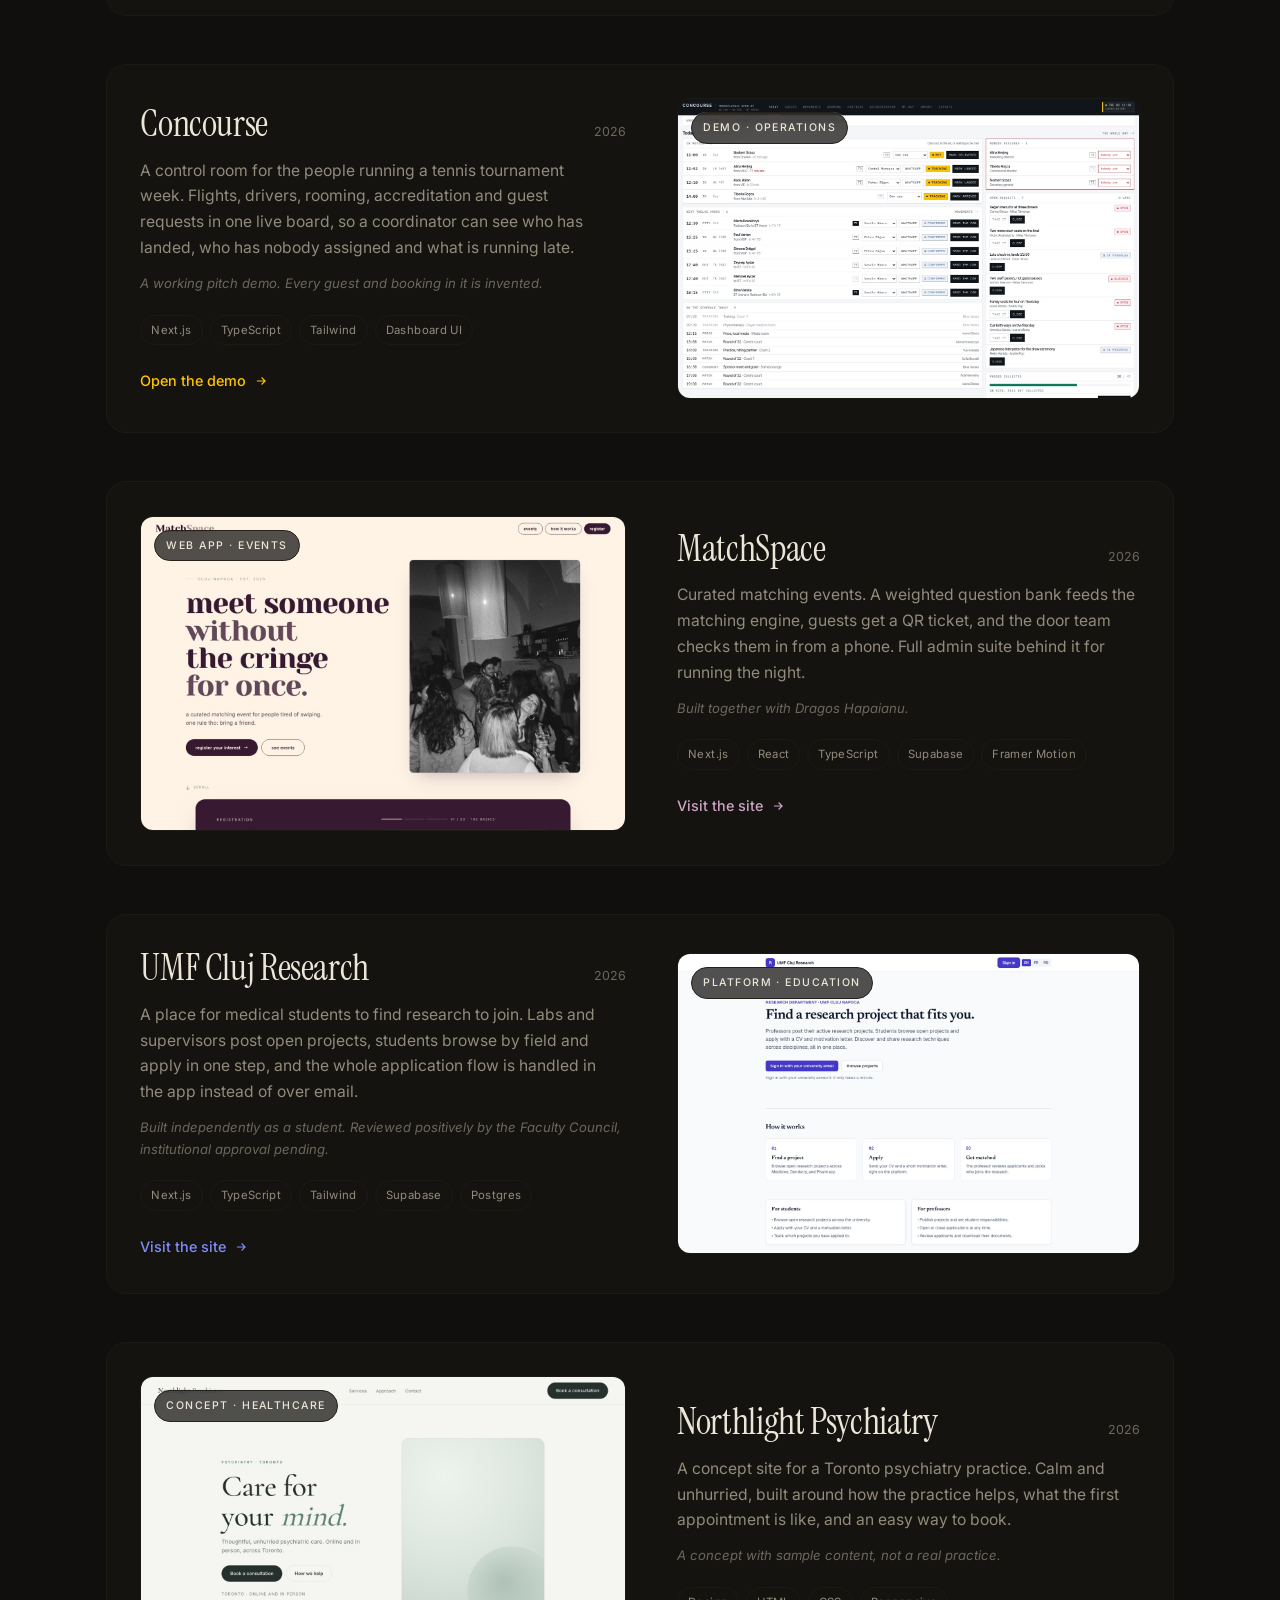
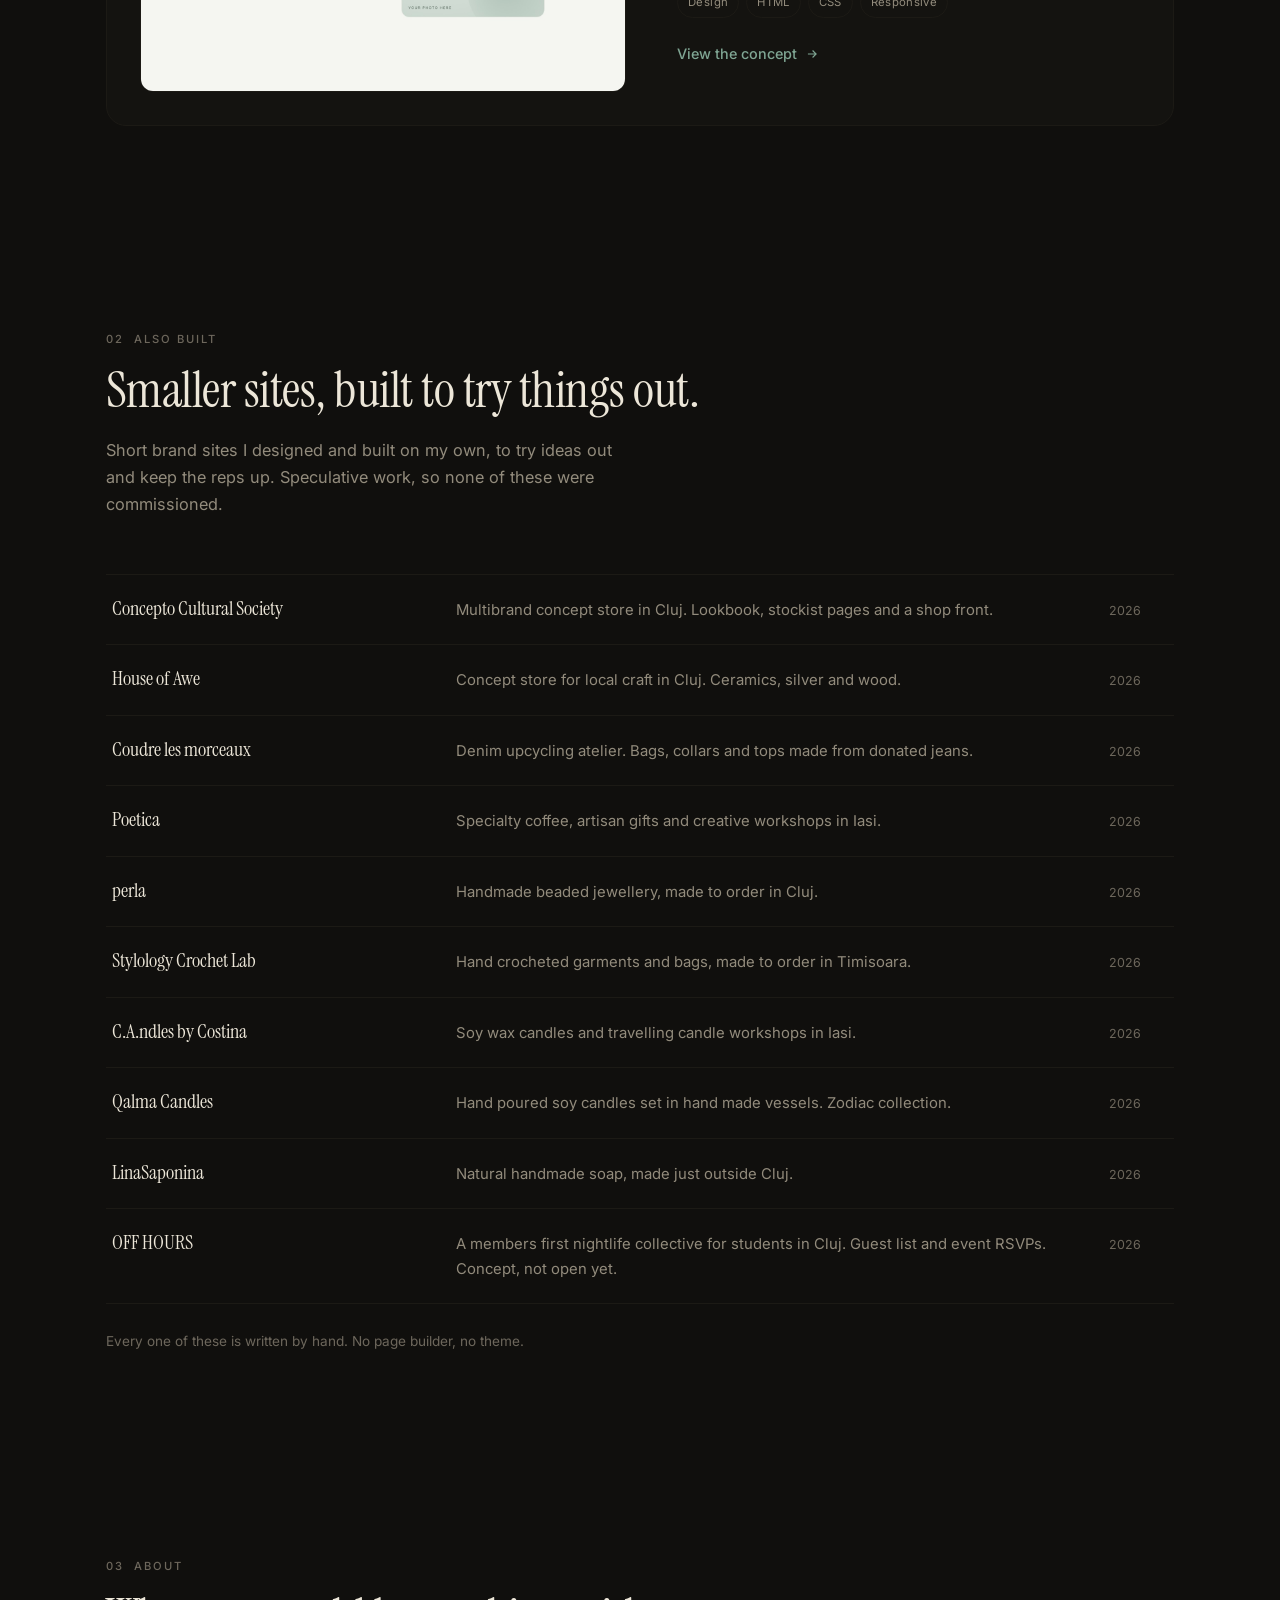
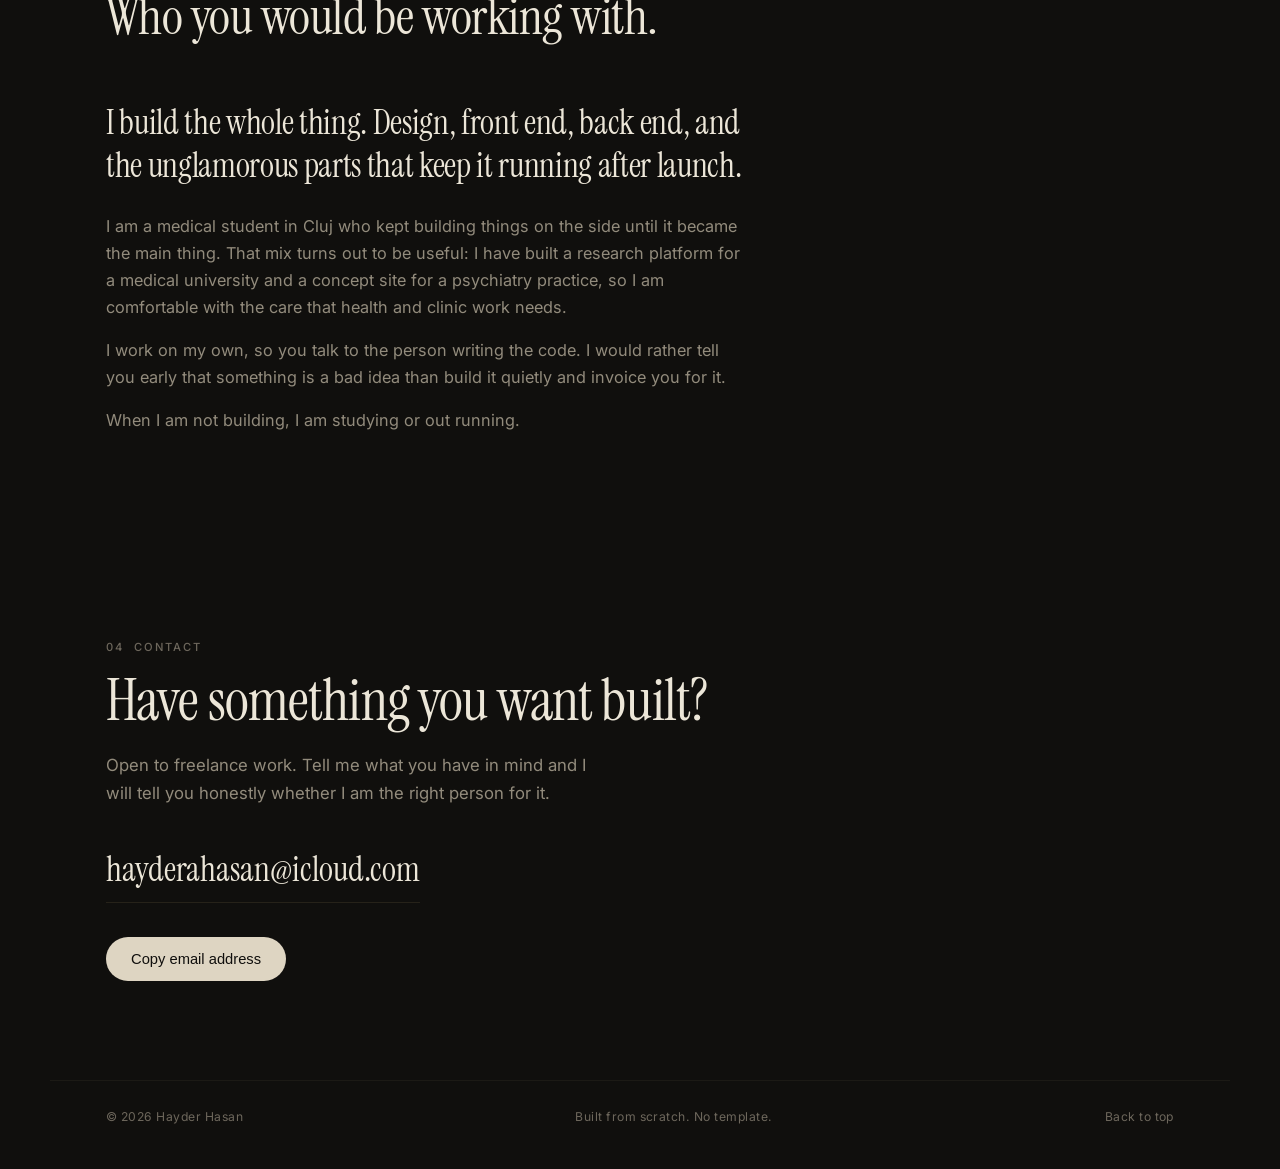
==== commit 7c2d18a6: "Calmer redesign, and the full body of work Two changes. The site now shows everything, and it is muc" ====
--- a/index.html
+++ b/index.html
@@ -4,21 +4,22 @@
   <meta charset="UTF-8" />
   <meta name="viewport" content="width=device-width, initial-scale=1.0" />
   <title>Hayder Hasan</title>
-  <meta name="description" content="Web designer and developer. Selected work: a Toronto psychiatry concept, MatchSpace, and the UMF Cluj Research Platform." />
-
-  <!-- Open Graph / social share. Drop a 1200x630 image at assets/og.jpg to enable. -->
+  <meta name="description" content="Web designer and developer in Cluj. Selected work: re.born, Concourse, MatchSpace, the UMF Cluj research platform and a Toronto psychiatry concept." />
+
   <meta property="og:title" content="Hayder Hasan" />
-  <meta property="og:description" content="I build websites and web apps." />
+  <meta property="og:description" content="Websites and web apps, built end to end." />
   <meta property="og:type" content="website" />
-  <meta property="og:image" content="assets/og.jpg" />
-  <meta name="theme-color" content="#0a0a0a" />
+  <meta property="og:url" content="https://hayderahasan.com" />
+  <meta property="og:image" content="https://hayderahasan.com/assets/og.jpg" />
+  <meta name="twitter:card" content="summary_large_image" />
+  <meta name="theme-color" content="#100f0d" />
 
   <!-- Favicon, inline so there is zero extra request -->
-  <link rel="icon" href="data:image/svg+xml,<svg xmlns='http://www.w3.org/2000/svg' viewBox='0 0 100 100'><rect width='100' height='100' fill='%230a0a0a'/><text x='50' y='70' font-size='58' font-family='Arial' font-weight='900' fill='%23d8d2c4' text-anchor='middle'>H</text></svg>" />
+  <link rel="icon" href="data:image/svg+xml,<svg xmlns='http://www.w3.org/2000/svg' viewBox='0 0 100 100'><rect width='100' height='100' rx='22' fill='%23100f0d'/><text x='50' y='69' font-size='54' font-family='Georgia,serif' fill='%23ded5c2' text-anchor='middle'>H</text></svg>" />
 
   <link rel="preconnect" href="https://fonts.googleapis.com" />
   <link rel="preconnect" href="https://fonts.gstatic.com" crossorigin />
-  <link href="https://fonts.googleapis.com/css2?family=Anton&family=Space+Grotesk:wght@400;500;600;700&family=Space+Mono:wght@400;700&display=swap" rel="stylesheet" />
+  <link href="https://fonts.googleapis.com/css2?family=Instrument+Serif:ital@0;1&family=Inter:wght@400;500;600&display=swap" rel="stylesheet" />
 
   <link rel="stylesheet" href="css/styles.css" />
 </head>
@@ -26,186 +27,278 @@
   <!-- film grain overlay -->
   <div class="grain" aria-hidden="true"></div>
 
-  <!-- custom cursor -->
-  <div class="cursor" aria-hidden="true">
-    <div class="cursor__dot"></div>
-    <div class="cursor__ring"></div>
-  </div>
-
-  <!-- preloader -->
-  <div class="loader" id="loader" aria-hidden="true">
-    <div class="loader__inner">
-      <span class="loader__label">Loading</span>
-      <span class="loader__count" id="loaderCount">0</span>
-    </div>
-    <div class="loader__bar"><span id="loaderBar"></span></div>
-  </div>
-
-  <!-- scroll progress -->
-  <div class="progress" id="progress" aria-hidden="true"></div>
-
   <!-- NAV -->
-  <header class="nav" id="top">
-    <a href="#top" class="nav__logo" data-magnetic>HH<span class="nav__dot">.</span></a>
+  <header class="nav" id="nav">
+    <a href="#top" class="nav__logo">Hayder Hasan<span class="nav__dot">.</span></a>
     <nav class="nav__links">
-      <a href="#work" data-magnetic>Work</a>
-      <a href="#about" data-magnetic>About</a>
-      <a href="#contact" data-magnetic>Contact</a>
+      <a href="#work">Work</a>
+      <a href="#about">About</a>
+      <a href="#contact">Contact</a>
     </nav>
   </header>
 
   <!-- HERO -->
-  <section class="hero">
-    <canvas class="hero__canvas" id="grid" aria-hidden="true"></canvas>
+  <section class="hero" id="top">
+    <div class="hero__glow" aria-hidden="true"></div>
 
     <div class="hero__inner">
-      <p class="hero__eyebrow reveal">Web designer and developer</p>
-      <h1 class="hero__title">
-        <span class="line"><span class="word">Websites</span> <span class="word">and</span></span>
-        <span class="line"><span class="word accent">web&nbsp;apps.</span></span>
-      </h1>
-      <p class="hero__sub reveal">I design and build websites and web apps for brands, clinics and small businesses.</p>
-      <div class="hero__actions reveal">
-        <a href="#work" class="btn btn--accent" data-magnetic>See the work</a>
-        <a href="#contact" class="btn btn--ghost" data-magnetic>Get in touch</a>
+      <p class="label hero__eyebrow">Web designer and developer</p>
+      <h1 class="hero__title">Websites and web apps, built <em>end to end</em>.</h1>
+      <p class="hero__sub">I take a rough idea and hand it back live on the internet. Shops, platforms, booking sites, and the quiet admin tools that keep them running.</p>
+      <div class="hero__actions">
+        <a href="#work" class="btn btn--accent">See the work</a>
+        <a href="#contact" class="btn btn--ghost">Get in touch</a>
       </div>
     </div>
 
     <div class="hero__meta">
       <span>Based in Cluj</span>
       <span class="hero__avail"><i></i> Available for work</span>
-    </div>
-
-    <a href="#work" class="hero__scroll" aria-label="Scroll down" data-magnetic>
-      <span>Scroll</span>
-      <svg viewBox="0 0 24 24" width="18" height="18"><path d="M12 4v16M6 14l6 6 6-6" fill="none" stroke="currentColor" stroke-width="1.5"/></svg>
-    </a>
-  </section>
-
-  <!-- MARQUEE -->
-  <div class="marquee" aria-hidden="true">
-    <div class="marquee__track">
-      <span>See the work :)</span><i>✦</i><span>Made by hand</span><i>✦</i><span>Say hello</span><i>✦</i><span>Let's build something good</span><i>✦</i>
-      <span>See the work :)</span><i>✦</i><span>Made by hand</span><i>✦</i><span>Say hello</span><i>✦</i><span>Let's build something good</span><i>✦</i>
+      <span>Design, front end, back end</span>
+    </div>
+  </section>
+
+  <!-- QUIET TICKER -->
+  <div class="ticker" aria-hidden="true">
+    <div class="ticker__track">
+      <span>built end to end</span><i>&bull;</i><span>no templates</span><i>&bull;</i><span>shops, platforms and booking tools</span><i>&bull;</i><span>written by hand</span><i>&bull;</i><span>based in Cluj</span><i>&bull;</i>
+      <span>built end to end</span><i>&bull;</i><span>no templates</span><i>&bull;</i><span>shops, platforms and booking tools</span><i>&bull;</i><span>written by hand</span><i>&bull;</i><span>based in Cluj</span><i>&bull;</i>
     </div>
   </div>
 
   <!-- WORK -->
   <section class="section work" id="work">
     <div class="section__head reveal">
-      <span class="section__index">01</span>
-      <h2 class="section__title">Latest work</h2>
-      <p class="section__lead">Built end to end.</p>
+      <span class="label">01 &nbsp;Selected work</span>
+      <h2 class="section__title">Things I designed and built.</h2>
+      <p class="section__lead">Live links where the work is public. Each one is labelled for what it actually is, so you know what you are looking at.</p>
     </div>
 
     <ul class="projects">
 
-      <!-- FEATURED: PSYCHIATRY PRACTICE CONCEPT -->
-      <li class="project reveal" data-accent="#6f9486">
-        <a class="project__link" href="work/psychiatry/index.html" target="_blank" rel="noopener" data-magnetic aria-label="Northlight Psychiatry concept">
-          <div class="project__media">
-            <img src="assets/psychiatry.jpg" alt="Northlight Psychiatry, a Toronto psychiatry practice concept" class="mock" loading="lazy" width="1400" height="910" />
-            <span class="project__tag">Concept · Psychiatry</span>
+      <!-- RE.BORN -->
+      <li class="project reveal" data-accent="#dd6a52">
+        <a class="project__link" href="https://re-born.ro" target="_blank" rel="noopener" aria-label="re.born, opens in a new tab">
+          <div class="project__media">
+            <img src="assets/reborn.jpg" alt="The re.born catalog page, a grid of one of a kind restyled blazers" class="mock" loading="lazy" width="1400" height="910" />
+            <span class="project__tag">Client build &middot; Fashion</span>
+          </div>
+          <div class="project__body">
+            <div class="project__top">
+              <h3 class="project__name">re.born</h3>
+              <span class="project__year">2026</span>
+            </div>
+            <p class="project__desc">A shop for a Romanian upcycled fashion label. Every piece is one of a kind, so the stock model is single item all the way down: checkout puts a half hour hold on a piece, a compare and swap makes it impossible for two people to buy the same blazer, and if a double sale ever slipped through, a webhook refunds it on its own.</p>
+            <p class="project__note">Built for the brand. The shop opens in October 2026.</p>
+            <div class="project__stack">
+              <span>Next.js</span><span>TypeScript</span><span>Sanity CMS</span><span>Stripe</span><span>Tailwind</span>
+            </div>
+            <span class="project__cta">Visit the site <svg viewBox="0 0 24 24" width="14" height="14"><path d="M5 12h14M13 6l6 6-6 6" fill="none" stroke="currentColor" stroke-width="2"/></svg></span>
+          </div>
+        </a>
+      </li>
+
+      <!-- CONCOURSE -->
+      <li class="project reveal" data-accent="#ffc300">
+        <a class="project__link" href="https://concourse-roan.vercel.app" target="_blank" rel="noopener" aria-label="Concourse, opens in a new tab">
+          <div class="project__media">
+            <img src="assets/concourse.jpg" alt="The Concourse operations dashboard, tracking guest arrivals and transfers" class="mock" loading="lazy" width="1400" height="910" />
+            <span class="project__tag">Demo &middot; Operations</span>
+          </div>
+          <div class="project__body">
+            <div class="project__top">
+              <h3 class="project__name">Concourse</h3>
+              <span class="project__year">2026</span>
+            </div>
+            <p class="project__desc">A control room for the people running a tennis tournament week. Flights, drivers, rooming, accreditation and guest requests in one live board, so a coordinator can see who has landed, who has nobody assigned and what is running late.</p>
+            <p class="project__note">A working pitch demo. Every guest and booking in it is invented.</p>
+            <div class="project__stack">
+              <span>Next.js</span><span>TypeScript</span><span>Tailwind</span><span>Dashboard UI</span>
+            </div>
+            <span class="project__cta">Open the demo <svg viewBox="0 0 24 24" width="14" height="14"><path d="M5 12h14M13 6l6 6-6 6" fill="none" stroke="currentColor" stroke-width="2"/></svg></span>
+          </div>
+        </a>
+      </li>
+
+      <!-- MATCHSPACE -->
+      <li class="project reveal" data-accent="#cfa3c2">
+        <a class="project__link" href="https://matchspace.ro" target="_blank" rel="noopener" aria-label="MatchSpace, opens in a new tab">
+          <div class="project__media">
+            <img src="assets/matchspace.jpg" alt="The MatchSpace landing page" class="mock" loading="lazy" width="1400" height="910" />
+            <span class="project__tag">Web app &middot; Events</span>
+          </div>
+          <div class="project__body">
+            <div class="project__top">
+              <h3 class="project__name">MatchSpace</h3>
+              <span class="project__year">2026</span>
+            </div>
+            <p class="project__desc">Curated matching events. A weighted question bank feeds the matching engine, guests get a QR ticket, and the door team checks them in from a phone. Full admin suite behind it for running the night.</p>
+            <p class="project__note">Built together with Dragos Hapaianu.</p>
+            <div class="project__stack">
+              <span>Next.js</span><span>React</span><span>TypeScript</span><span>Supabase</span><span>Framer Motion</span>
+            </div>
+            <span class="project__cta">Visit the site <svg viewBox="0 0 24 24" width="14" height="14"><path d="M5 12h14M13 6l6 6-6 6" fill="none" stroke="currentColor" stroke-width="2"/></svg></span>
+          </div>
+        </a>
+      </li>
+
+      <!-- UMF CLUJ RESEARCH -->
+      <li class="project reveal" data-accent="#818cf8">
+        <a class="project__link" href="https://umfclujresearch.org" target="_blank" rel="noopener" aria-label="UMF Cluj research platform, opens in a new tab">
+          <div class="project__media">
+            <img src="assets/umfcluj.jpg" alt="The UMF Cluj research platform home page" class="mock" loading="lazy" width="1400" height="910" />
+            <span class="project__tag">Platform &middot; Education</span>
+          </div>
+          <div class="project__body">
+            <div class="project__top">
+              <h3 class="project__name">UMF Cluj Research</h3>
+              <span class="project__year">2026</span>
+            </div>
+            <p class="project__desc">A place for medical students to find research to join. Labs and supervisors post open projects, students browse by field and apply in one step, and the whole application flow is handled in the app instead of over email.</p>
+            <p class="project__note">Built independently as a student. Reviewed positively by the Faculty Council, institutional approval pending.</p>
+            <div class="project__stack">
+              <span>Next.js</span><span>TypeScript</span><span>Tailwind</span><span>Supabase</span><span>Postgres</span>
+            </div>
+            <span class="project__cta">Visit the site <svg viewBox="0 0 24 24" width="14" height="14"><path d="M5 12h14M13 6l6 6-6 6" fill="none" stroke="currentColor" stroke-width="2"/></svg></span>
+          </div>
+        </a>
+      </li>
+
+      <!-- NORTHLIGHT PSYCHIATRY -->
+      <li class="project reveal" data-accent="#7fa593">
+        <a class="project__link" href="work/psychiatry/index.html" target="_blank" rel="noopener" aria-label="Northlight Psychiatry concept, opens in a new tab">
+          <div class="project__media">
+            <img src="assets/psychiatry.jpg" alt="Northlight Psychiatry, a concept site for a Toronto psychiatry practice" class="mock" loading="lazy" width="1400" height="910" />
+            <span class="project__tag">Concept &middot; Healthcare</span>
           </div>
           <div class="project__body">
             <div class="project__top">
               <h3 class="project__name">Northlight Psychiatry</h3>
               <span class="project__year">2026</span>
             </div>
-            <p class="project__desc">A concept site for a Toronto psychiatry practice. Calm and reassuring, built around how the practice helps, the approach to care and an easy way to book.</p>
+            <p class="project__desc">A concept site for a Toronto psychiatry practice. Calm and unhurried, built around how the practice helps, what the first appointment is like, and an easy way to book.</p>
+            <p class="project__note">A concept with sample content, not a real practice.</p>
             <div class="project__stack">
               <span>Design</span><span>HTML</span><span>CSS</span><span>Responsive</span>
             </div>
-            <span class="project__cta">View concept <svg viewBox="0 0 24 24" width="14" height="14"><path d="M5 12h14M13 6l6 6-6 6" fill="none" stroke="currentColor" stroke-width="2"/></svg></span>
-          </div>
-        </a>
-      </li>
-
-      <!-- PROJECT 1 -->
-      <li class="project reveal" data-accent="#7c9cff">
-        <a class="project__link" href="https://matchspace.vercel.app" target="_blank" rel="noopener" data-magnetic aria-label="MatchSpace">
-          <div class="project__media">
-            <img src="assets/matchspace.jpg" alt="MatchSpace landing page" class="mock" loading="lazy" width="1400" height="910" />
-            <span class="project__tag">Web app</span>
-          </div>
-          <div class="project__body">
-            <div class="project__top">
-              <h3 class="project__name">MatchSpace</h3>
-              <span class="project__year">2026</span>
-            </div>
-            <p class="project__desc">Curated matching events. A question bank feeds the matching engine, guests get a QR ticket and check in at the door. Full admin suite.</p>
-            <div class="project__stack">
-              <span>Next.js</span><span>React</span><span>TypeScript</span><span>Supabase</span><span>Framer Motion</span>
-            </div>
-            <span class="project__cta">View project <svg viewBox="0 0 24 24" width="14" height="14"><path d="M5 12h14M13 6l6 6-6 6" fill="none" stroke="currentColor" stroke-width="2"/></svg></span>
-          </div>
-        </a>
-      </li>
-
-      <!-- PROJECT 3 -->
-      <li class="project reveal" data-accent="#818cf8">
-        <a class="project__link" href="https://umfclujresearch.org" target="_blank" rel="noopener" data-magnetic aria-label="UMF Cluj Research Platform">
-          <div class="project__media">
-            <img src="assets/umfcluj.jpg" alt="UMF Cluj Research Platform home page" class="mock" loading="lazy" width="1400" height="910" />
-            <span class="project__tag">Platform</span>
-          </div>
-          <div class="project__body">
-            <div class="project__top">
-              <h3 class="project__name">UMF Cluj Research Platform</h3>
-              <span class="project__year">2026</span>
-            </div>
-            <p class="project__desc">The official research platform for UMF Cluj, a university of medicine and pharmacy. Students browse the university's open research projects and apply to join.</p>
-            <div class="project__stack">
-              <span>Next.js</span><span>TypeScript</span><span>Tailwind</span><span>Supabase</span><span>Postgres</span>
-            </div>
-            <span class="project__cta">View project <svg viewBox="0 0 24 24" width="14" height="14"><path d="M5 12h14M13 6l6 6-6 6" fill="none" stroke="currentColor" stroke-width="2"/></svg></span>
+            <span class="project__cta">View the concept <svg viewBox="0 0 24 24" width="14" height="14"><path d="M5 12h14M13 6l6 6-6 6" fill="none" stroke="currentColor" stroke-width="2"/></svg></span>
           </div>
         </a>
       </li>
 
     </ul>
+  </section>
+
+  <!-- SMALLER BUILDS -->
+  <section class="section builds" id="builds">
+    <div class="section__head reveal">
+      <span class="label">02 &nbsp;Also built</span>
+      <h2 class="section__title">Smaller sites, built to try things out.</h2>
+      <p class="section__lead">Short brand sites I designed and built on my own, to try ideas out and keep the reps up. Speculative work, so none of these were commissioned.</p>
+    </div>
+
+    <ul class="index reveal">
+
+      <li><a class="index__row" href="https://conceptoculture.vercel.app" target="_blank" rel="noopener">
+        <span class="index__name">Concepto Cultural Society</span>
+        <span class="index__desc">Multibrand concept store in Cluj. Lookbook, stockist pages and a shop front.</span>
+        <span class="index__meta">2026 <svg viewBox="0 0 24 24" width="13" height="13"><path d="M7 17L17 7M9 7h8v8" fill="none" stroke="currentColor" stroke-width="2"/></svg></span>
+      </a></li>
+
+      <li><a class="index__row" href="https://house-of-awe.vercel.app" target="_blank" rel="noopener">
+        <span class="index__name">House of Awe</span>
+        <span class="index__desc">Concept store for local craft in Cluj. Ceramics, silver and wood.</span>
+        <span class="index__meta">2026 <svg viewBox="0 0 24 24" width="13" height="13"><path d="M7 17L17 7M9 7h8v8" fill="none" stroke="currentColor" stroke-width="2"/></svg></span>
+      </a></li>
+
+      <li><a class="index__row" href="https://coudre-les-morceaux.vercel.app" target="_blank" rel="noopener">
+        <span class="index__name">Coudre les morceaux</span>
+        <span class="index__desc">Denim upcycling atelier. Bags, collars and tops made from donated jeans.</span>
+        <span class="index__meta">2026 <svg viewBox="0 0 24 24" width="13" height="13"><path d="M7 17L17 7M9 7h8v8" fill="none" stroke="currentColor" stroke-width="2"/></svg></span>
+      </a></li>
+
+      <li><a class="index__row" href="https://atelier-poetica.vercel.app" target="_blank" rel="noopener">
+        <span class="index__name">Poetica</span>
+        <span class="index__desc">Specialty coffee, artisan gifts and creative workshops in Iasi.</span>
+        <span class="index__meta">2026 <svg viewBox="0 0 24 24" width="13" height="13"><path d="M7 17L17 7M9 7h8v8" fill="none" stroke="currentColor" stroke-width="2"/></svg></span>
+      </a></li>
+
+      <li><a class="index__row" href="https://perla-studioco.vercel.app" target="_blank" rel="noopener">
+        <span class="index__name">perla</span>
+        <span class="index__desc">Handmade beaded jewellery, made to order in Cluj.</span>
+        <span class="index__meta">2026 <svg viewBox="0 0 24 24" width="13" height="13"><path d="M7 17L17 7M9 7h8v8" fill="none" stroke="currentColor" stroke-width="2"/></svg></span>
+      </a></li>
+
+      <li><a class="index__row" href="https://crochet-lab-cluj.vercel.app" target="_blank" rel="noopener">
+        <span class="index__name">Stylology Crochet Lab</span>
+        <span class="index__desc">Hand crocheted garments and bags, made to order in Timisoara.</span>
+        <span class="index__meta">2026 <svg viewBox="0 0 24 24" width="13" height="13"><path d="M7 17L17 7M9 7h8v8" fill="none" stroke="currentColor" stroke-width="2"/></svg></span>
+      </a></li>
+
+      <li><a class="index__row" href="https://costina-candles.vercel.app" target="_blank" rel="noopener">
+        <span class="index__name">C.A.ndles by Costina</span>
+        <span class="index__desc">Soy wax candles and travelling candle workshops in Iasi.</span>
+        <span class="index__meta">2026 <svg viewBox="0 0 24 24" width="13" height="13"><path d="M7 17L17 7M9 7h8v8" fill="none" stroke="currentColor" stroke-width="2"/></svg></span>
+      </a></li>
+
+      <li><a class="index__row" href="https://qalma-candles.vercel.app" target="_blank" rel="noopener">
+        <span class="index__name">Qalma Candles</span>
+        <span class="index__desc">Hand poured soy candles set in hand made vessels. Zodiac collection.</span>
+        <span class="index__meta">2026 <svg viewBox="0 0 24 24" width="13" height="13"><path d="M7 17L17 7M9 7h8v8" fill="none" stroke="currentColor" stroke-width="2"/></svg></span>
+      </a></li>
+
+      <li><a class="index__row" href="https://lina-saponina.vercel.app" target="_blank" rel="noopener">
+        <span class="index__name">LinaSaponina</span>
+        <span class="index__desc">Natural handmade soap, made just outside Cluj.</span>
+        <span class="index__meta">2026 <svg viewBox="0 0 24 24" width="13" height="13"><path d="M7 17L17 7M9 7h8v8" fill="none" stroke="currentColor" stroke-width="2"/></svg></span>
+      </a></li>
+
+      <li><a class="index__row" href="work/off-hours/index.html" target="_blank" rel="noopener">
+        <span class="index__name">OFF HOURS</span>
+        <span class="index__desc">A members first nightlife collective for students in Cluj. Guest list and event RSVPs. Concept, not open yet.</span>
+        <span class="index__meta">2026 <svg viewBox="0 0 24 24" width="13" height="13"><path d="M7 17L17 7M9 7h8v8" fill="none" stroke="currentColor" stroke-width="2"/></svg></span>
+      </a></li>
+
+    </ul>
+
+    <p class="index__foot">Every one of these is written by hand. No page builder, no theme.</p>
   </section>
 
   <!-- ABOUT -->
   <section class="section about" id="about">
     <div class="section__head reveal">
-      <span class="section__index">02</span>
-      <h2 class="section__title">About</h2>
+      <span class="label">03 &nbsp;About</span>
+      <h2 class="section__title">Who you would be working with.</h2>
     </div>
 
     <div class="about__bio reveal">
-      <p class="about__lead">Websites, start to finish.</p>
-      <p>I take a rough idea and hand it back live on the internet.</p>
-      <p>When I am not building, I am studying medicine or out running.</p>
+      <p class="about__lead">I build the whole thing. Design, front end, back end, and the unglamorous parts that keep it running after launch.</p>
+      <p>I am a medical student in Cluj who kept building things on the side until it became the main thing. That mix turns out to be useful: I have built a research platform for a medical university and a concept site for a psychiatry practice, so I am comfortable with the care that health and clinic work needs.</p>
+      <p>I work on my own, so you talk to the person writing the code. I would rather tell you early that something is a bad idea than build it quietly and invoice you for it.</p>
+      <p>When I am not building, I am studying or out running.</p>
     </div>
   </section>
 
   <!-- CONTACT -->
   <section class="section contact" id="contact">
     <div class="contact__inner reveal">
-      <span class="section__index">03</span>
-      <h2 class="contact__title">Have something<br />you want built?</h2>
-      <p class="contact__lead">Open to freelance work. Tell me what you have in mind.</p>
-      <a class="contact__mail" href="mailto:hayderahasan@icloud.com" data-magnetic>hayderahasan@icloud.com</a>
-
-      <form class="contact__form" id="contactForm" action="https://formspree.io/f/REPLACE_WITH_ID" method="POST" novalidate>
-        <div class="contact__row">
-          <input class="contact__field" type="text" name="name" placeholder="Your name" autocomplete="name" required />
-          <input class="contact__field" type="email" name="email" placeholder="Your email" autocomplete="email" required />
-        </div>
-        <textarea class="contact__field" name="message" rows="4" placeholder="What do you have in mind?" required></textarea>
-        <div class="contact__send">
-          <button type="submit" class="btn btn--accent" data-magnetic>Send message</button>
-          <p class="contact__status" id="contactStatus" role="status" aria-live="polite"></p>
-        </div>
-      </form>
-    </div>
-    <footer class="footer">
-      <span>© <span id="year">2026</span> Hayder Hasan</span>
-      <span>Built from scratch. No template.</span>
-      <a href="#top" data-magnetic>Back to top ↑</a>
-    </footer>
-  </section>
+      <span class="label">04 &nbsp;Contact</span>
+      <h2 class="contact__title">Have something you want built?</h2>
+      <p class="contact__lead">Open to freelance work. Tell me what you have in mind and I will tell you honestly whether I am the right person for it.</p>
+      <a class="contact__mail" href="mailto:hayderahasan@icloud.com?subject=Project%20enquiry">hayderahasan@icloud.com</a>
+
+      <div class="contact__direct">
+        <button type="button" class="btn btn--accent" id="copyMail">Copy email address</button>
+        <p class="contact__status" id="contactStatus" role="status" aria-live="polite"></p>
+      </div>
+    </div>
+  </section>
+
+  <footer class="footer">
+    <span>&copy; <span id="year">2026</span> Hayder Hasan</span>
+    <span>Built from scratch. No template.</span>
+    <a href="#top">Back to top</a>
+  </footer>
 
   <script src="js/main.js"></script>
 </body>
--- a/css/styles.css
+++ b/css/styles.css
@@ -1,283 +1,282 @@
 /* ============================================================
    Hayder Hasan — portfolio
-   No build. Plain CSS. Dark, editorial, near monochrome.
+   No build. Plain CSS. Warm dark, editorial, unhurried.
    ============================================================ */
 
 :root {
-  --bg: #0a0a0a;
-  --bg-soft: #111113;
-  --line: #1e1e22;
-  --text: #ece8de;
-  --muted: #8a8a86;
-  --bone: #d8d2c4;
-  --accent: #d8d2c4;        /* set per project via JS */
-  --max: 1240px;
+  --bg: #100f0d;            /* warm near black, not clinical */
+  --bg-soft: #17150f;
+  --bg-card: #141310;
+  --line: #262219;
+  --line-soft: #1c1a15;
+  --text: #ece6d8;
+  --muted: #928b7c;
+  --muted-dim: #6d675c;
+  --bone: #ded5c2;
+  --accent: #ded5c2;        /* set per project via JS */
+  --max: 1180px;
   --ease: cubic-bezier(0.22, 1, 0.36, 1);
+  --serif: "Instrument Serif", "Iowan Old Style", Georgia, serif;
+  --sans: "Inter", system-ui, -apple-system, sans-serif;
 }
 
 * { margin: 0; padding: 0; box-sizing: border-box; }
 
-html { scroll-behavior: smooth; -webkit-font-smoothing: antialiased; -webkit-text-size-adjust: 100%; text-size-adjust: 100%; -webkit-tap-highlight-color: transparent; }
+html {
+  scroll-behavior: smooth;
+  -webkit-font-smoothing: antialiased;
+  -webkit-text-size-adjust: 100%;
+  text-size-adjust: 100%;
+  -webkit-tap-highlight-color: transparent;
+  scroll-padding-top: 90px;
+}
 
 body {
   background: var(--bg);
   color: var(--text);
-  font-family: "Space Grotesk", system-ui, sans-serif;
-  line-height: 1.5;
+  font-family: var(--sans);
+  font-size: 16px;
+  line-height: 1.65;
   overflow-x: hidden;
-  cursor: none;
-}
-
-@media (hover: none) { body { cursor: auto; } }
+}
 
 a { color: inherit; text-decoration: none; }
 img, svg { display: block; max-width: 100%; }
-
-::selection { background: var(--bone); color: #0a0a0a; }
-
-/* ---------- film grain ---------- */
+::selection { background: var(--bone); color: #100f0d; }
+
+:focus-visible { outline: 2px solid var(--bone); outline-offset: 3px; border-radius: 4px; }
+
+/* small tracked label, used instead of a mono font */
+.label {
+  font-size: .7rem; letter-spacing: .18em; text-transform: uppercase;
+  color: var(--muted-dim); font-weight: 500;
+}
+
+/* ---------- film grain: static and very faint ---------- */
 .grain {
-  position: fixed; inset: -50%; z-index: 9990; pointer-events: none;
-  opacity: 0.04; mix-blend-mode: overlay;
-  background-image: url("data:image/svg+xml,%3Csvg xmlns='http://www.w3.org/2000/svg' width='160' height='160'%3E%3Cfilter id='n'%3E%3CfeTurbulence type='fractalNoise' baseFrequency='0.85' numOctaves='3'/%3E%3C/filter%3E%3Crect width='100%25' height='100%25' filter='url(%23n)'/%3E%3C/svg%3E");
-  animation: grain 8s steps(6) infinite;
-}
-@keyframes grain {
-  0%,100% { transform: translate(0,0); }
-  20% { transform: translate(-4%,3%); }
-  40% { transform: translate(3%,-5%); }
-  60% { transform: translate(-3%,2%); }
-  80% { transform: translate(4%,-2%); }
-}
-
-/* ---------- custom cursor ---------- */
-.cursor { position: fixed; top: 0; left: 0; z-index: 10000; pointer-events: none; mix-blend-mode: difference; }
-.cursor__dot {
-  position: fixed; width: 7px; height: 7px; border-radius: 50%;
-  background: #fff; transform: translate(-50%, -50%);
-}
-.cursor__ring {
-  position: fixed; width: 38px; height: 38px; border-radius: 50%;
-  border: 1px solid #fff; transform: translate(-50%, -50%);
-  transition: width .3s var(--ease), height .3s var(--ease), opacity .3s;
-}
-.cursor.is-hover .cursor__ring { width: 64px; height: 64px; opacity: .5; }
-.cursor.is-down .cursor__ring { width: 26px; height: 26px; }
-@media (hover: none) { .cursor { display: none; } }
-
-/* ---------- preloader ---------- */
-.loader {
-  position: fixed; inset: 0; z-index: 9999; background: var(--bg);
-  display: flex; flex-direction: column; align-items: center; justify-content: center;
-  transition: opacity .6s var(--ease), visibility .6s;
-}
-.loader.is-done { opacity: 0; visibility: hidden; }
-.loader__inner { display: flex; align-items: baseline; gap: 14px; font-family: "Space Mono", monospace; }
-.loader__label { color: var(--muted); font-size: .8rem; letter-spacing: .3em; text-transform: uppercase; }
-.loader__count { font-family: "Anton", sans-serif; font-size: clamp(3rem, 12vw, 8rem); line-height: 1; color: var(--bone); }
-.loader__bar { margin-top: 24px; width: min(280px, 60vw); height: 1px; background: var(--line); overflow: hidden; }
-.loader__bar span { display: block; height: 100%; width: 0; background: var(--bone); }
-
-/* ---------- scroll progress ---------- */
-.progress {
-  position: fixed; top: 0; left: 0; height: 2px; width: 0; z-index: 9991;
-  background: var(--bone); transition: width .1s linear;
+  position: fixed; inset: 0; z-index: 9990; pointer-events: none;
+  opacity: .025; mix-blend-mode: overlay;
+  background-image: url("data:image/svg+xml,%3Csvg xmlns='http://www.w3.org/2000/svg' width='160' height='160'%3E%3Cfilter id='n'%3E%3CfeTurbulence type='fractalNoise' baseFrequency='0.8' numOctaves='3'/%3E%3C/filter%3E%3Crect width='100%25' height='100%25' filter='url(%23n)'/%3E%3C/svg%3E");
 }
 
 /* ---------- nav ---------- */
 .nav {
   position: fixed; top: 0; left: 0; right: 0; z-index: 9000;
   display: flex; align-items: center; justify-content: space-between;
-  padding: 22px clamp(20px, 5vw, 60px);
-  mix-blend-mode: difference; color: #fff;
-}
-.nav__logo { font-family: "Anton", sans-serif; font-size: 1.5rem; letter-spacing: .04em; }
-.nav__dot { color: var(--bone); }
-.nav__links { display: flex; gap: clamp(18px, 3vw, 40px); font-family: "Space Mono", monospace; font-size: .82rem; }
-.nav__links a { position: relative; padding: 4px 0; opacity: .85; transition: opacity .25s; }
+  padding: 20px clamp(20px, 5vw, 56px);
+  transition: background .5s var(--ease), border-color .5s var(--ease), padding .5s var(--ease);
+  border-bottom: 1px solid transparent;
+}
+.nav.is-stuck {
+  background: rgba(16, 15, 13, .82);
+  -webkit-backdrop-filter: blur(14px); backdrop-filter: blur(14px);
+  border-bottom-color: var(--line-soft);
+  padding-top: 14px; padding-bottom: 14px;
+}
+.nav__logo { font-family: var(--serif); font-size: 1.4rem; letter-spacing: .01em; color: var(--text); }
+.nav__dot { color: var(--muted); }
+.nav__links { display: flex; gap: clamp(20px, 3vw, 36px); font-size: .88rem; color: var(--muted); }
+.nav__links a { position: relative; padding: 4px 0; transition: color .3s var(--ease); }
 .nav__links a::after {
-  content: ""; position: absolute; left: 0; bottom: 0; height: 1px; width: 0; background: currentColor;
-  transition: width .35s var(--ease);
-}
-.nav__links a:hover { opacity: 1; }
+  content: ""; position: absolute; left: 0; bottom: 0; height: 1px; width: 0;
+  background: currentColor; transition: width .45s var(--ease);
+}
+.nav__links a:hover { color: var(--text); }
 .nav__links a:hover::after { width: 100%; }
 
 /* ---------- hero ---------- */
 .hero {
-  position: relative; min-height: 100vh; min-height: 100svh;
+  position: relative; min-height: 92vh; min-height: 92svh;
   display: flex; flex-direction: column; justify-content: center;
-  padding: 110px clamp(20px, 5vw, 60px) 90px;
+  padding: 130px clamp(20px, 5vw, 56px) 100px;
   overflow: hidden;
 }
-.hero__canvas { position: absolute; inset: 0; width: 100%; height: 100%; z-index: 0; opacity: .9; }
+/* soft ambient light instead of a reactive canvas */
+.hero__glow {
+  position: absolute; inset: -20%; z-index: 0; pointer-events: none;
+  background:
+    radial-gradient(46% 40% at 22% 30%, rgba(222, 213, 194, .07), transparent 70%),
+    radial-gradient(40% 44% at 78% 62%, rgba(160, 150, 130, .055), transparent 70%);
+  animation: drift 34s var(--ease) infinite alternate;
+}
+@keyframes drift {
+  from { transform: translate3d(-1.5%, -1%, 0) scale(1); }
+  to   { transform: translate3d(2%, 1.5%, 0) scale(1.06); }
+}
+
 .hero__inner { position: relative; z-index: 1; max-width: var(--max); width: 100%; margin: 0 auto; }
-
-.hero__eyebrow {
-  font-family: "Space Mono", monospace; font-size: .82rem; letter-spacing: .35em;
-  text-transform: uppercase; color: var(--muted); margin-bottom: 26px;
-}
+.hero__eyebrow { margin-bottom: 28px; }
 .hero__title {
-  font-family: "Anton", sans-serif; font-weight: 400;
-  font-size: clamp(2.8rem, 9vw, 8.5rem); line-height: .9; letter-spacing: -.01em;
-  text-transform: uppercase;
-}
-.hero__title .line { display: block; overflow: hidden; }
-.hero__title .word { display: inline-block; transform: translateY(110%); }
-.hero__title .accent { color: var(--bone); -webkit-text-stroke: 0; }
-.is-ready .hero__title .word { transform: translateY(0); transition: transform 1s var(--ease); }
-.is-ready .hero__title .line:nth-child(1) .word { transition-delay: .05s; }
-.is-ready .hero__title .line:nth-child(2) .word { transition-delay: .14s; }
-.is-ready .hero__title .line:nth-child(3) .word { transition-delay: .22s; }
-
-.hero__sub { max-width: 46ch; margin-top: 26px; color: var(--muted); font-size: clamp(1rem, 1.4vw, 1.18rem); }
-.hero__actions { display: flex; flex-wrap: wrap; gap: 14px; margin-top: 34px; }
+  font-family: var(--serif); font-weight: 400;
+  font-size: clamp(2.6rem, 6.8vw, 5.8rem); line-height: 1.04; letter-spacing: -.015em;
+  max-width: 16ch;
+}
+.hero__title em { font-style: italic; color: var(--bone); }
+.hero__sub { max-width: 48ch; margin-top: 28px; color: var(--muted); font-size: clamp(1rem, 1.25vw, 1.12rem); }
+.hero__actions { display: flex; flex-wrap: wrap; gap: 12px; margin-top: 36px; }
 
 .btn {
   display: inline-flex; align-items: center; gap: 8px;
-  padding: 14px 26px; border-radius: 100px; font-weight: 600; font-size: .95rem;
-  border: 1px solid transparent; transition: transform .3s var(--ease), background .25s, color .25s, border-color .25s;
-}
-.btn--accent { background: var(--bone); color: #0a0a0a; }
-.btn--accent:hover { background: #fff; }
-.btn--ghost { border-color: var(--line); color: var(--text); }
-.btn--ghost:hover { border-color: var(--bone); }
+  padding: 13px 24px; border-radius: 100px; font-weight: 500; font-size: .92rem;
+  border: 1px solid transparent; cursor: pointer;
+  transition: background .35s var(--ease), color .35s var(--ease), border-color .35s var(--ease);
+}
+.btn--accent { background: var(--bone); color: #100f0d; }
+.btn--accent:hover { background: #f2ece0; }
+.btn--ghost { border-color: var(--line); color: var(--muted); }
+.btn--ghost:hover { border-color: var(--muted); color: var(--text); }
 
 .hero__meta {
-  position: absolute; bottom: 34px; left: clamp(20px, 5vw, 60px); z-index: 1;
-  display: flex; gap: 22px; font-family: "Space Mono", monospace; font-size: .76rem;
-  color: var(--muted); text-transform: uppercase; letter-spacing: .12em;
-}
-.hero__avail { display: inline-flex; align-items: center; gap: 8px; }
-.hero__avail i { width: 7px; height: 7px; border-radius: 50%; background: #5fd0a0; box-shadow: 0 0 0 0 rgba(95,208,160,.6); animation: pulse 2.2s infinite; }
-@keyframes pulse { 0% { box-shadow: 0 0 0 0 rgba(95,208,160,.5); } 70% { box-shadow: 0 0 0 8px rgba(95,208,160,0); } 100% { box-shadow: 0 0 0 0 rgba(95,208,160,0); } }
-
-.hero__scroll {
-  position: absolute; bottom: 30px; right: clamp(20px, 5vw, 60px); z-index: 1;
-  display: flex; flex-direction: column; align-items: center; gap: 8px;
-  font-family: "Space Mono", monospace; font-size: .7rem; letter-spacing: .2em;
-  text-transform: uppercase; color: var(--muted);
-}
-.hero__scroll svg { animation: bob 1.8s var(--ease) infinite; }
-@keyframes bob { 0%,100% { transform: translateY(0); } 50% { transform: translateY(6px); } }
-
-/* ---------- marquee ---------- */
-.marquee { border-top: 1px solid var(--line); border-bottom: 1px solid var(--line); padding: 18px 0; overflow: hidden; white-space: nowrap; }
-.marquee__track { display: inline-flex; align-items: center; gap: 28px; animation: scroll 26s linear infinite; font-family: "Anton", sans-serif; text-transform: uppercase; font-size: 1.5rem; letter-spacing: .02em; }
-.marquee__track span { color: var(--text); }
-.marquee__track i { color: var(--muted); font-style: normal; font-size: .9rem; }
-@keyframes scroll { to { transform: translateX(-50%); } }
+  position: relative; z-index: 1; max-width: var(--max); width: 100%;
+  margin: clamp(48px, 8vh, 88px) auto 0;
+  display: flex; gap: 26px; flex-wrap: wrap;
+  font-size: .78rem; color: var(--muted-dim); letter-spacing: .04em;
+}
+.hero__avail { display: inline-flex; align-items: center; gap: 9px; }
+.hero__avail i { width: 6px; height: 6px; border-radius: 50%; background: #7fb69a; }
+
+/* ---------- quiet ticker ---------- */
+.ticker {
+  border-top: 1px solid var(--line-soft); border-bottom: 1px solid var(--line-soft);
+  padding: 14px 0; overflow: hidden; white-space: nowrap;
+}
+.ticker__track {
+  display: inline-flex; align-items: center; gap: 34px;
+  animation: roll 68s linear infinite;
+  font-size: .84rem; color: var(--muted-dim); letter-spacing: .06em;
+}
+.ticker__track i { font-style: normal; opacity: .45; }
+@keyframes roll { to { transform: translateX(-50%); } }
 
 /* ---------- sections ---------- */
-.section { max-width: var(--max); margin: 0 auto; padding: clamp(80px, 12vh, 160px) clamp(20px, 5vw, 60px); }
-.section__head { margin-bottom: 60px; }
-.section__index { font-family: "Space Mono", monospace; font-size: .8rem; color: var(--muted); letter-spacing: .2em; }
-.section__title { font-family: "Anton", sans-serif; font-weight: 400; font-size: clamp(2.4rem, 7vw, 5.5rem); line-height: 1; text-transform: uppercase; margin: 10px 0 0; }
-.section__lead { max-width: 50ch; margin-top: 22px; color: var(--muted); font-size: 1.05rem; }
-
-/* ---------- projects ---------- */
-.projects { list-style: none; display: flex; flex-direction: column; gap: clamp(28px, 5vw, 64px); }
+.section { max-width: var(--max); margin: 0 auto; padding: clamp(74px, 11vh, 130px) clamp(20px, 5vw, 56px); }
+.section__head { margin-bottom: 56px; max-width: 60ch; }
+.section__title {
+  font-family: var(--serif); font-weight: 400;
+  font-size: clamp(1.9rem, 4.4vw, 3.2rem); line-height: 1.1; letter-spacing: -.01em; margin: 12px 0 0;
+}
+.section__lead { max-width: 52ch; margin-top: 18px; color: var(--muted); font-size: 1.02rem; }
+
+/* ---------- featured projects ---------- */
+.projects { list-style: none; display: flex; flex-direction: column; gap: clamp(26px, 4vw, 48px); }
 .project { --pa: var(--accent); }
 .project__link {
-  display: grid; grid-template-columns: 1fr 1fr; gap: clamp(20px, 4vw, 56px); align-items: center;
-  padding: clamp(20px, 3vw, 40px); border: 1px solid var(--line); border-radius: 18px;
-  background: linear-gradient(180deg, var(--bg-soft), var(--bg));
-  transition: border-color .4s var(--ease), transform .4s var(--ease);
-}
-.project:nth-child(even) .project__link { grid-template-columns: 1fr 1fr; }
+  display: grid; grid-template-columns: 1.05fr 1fr; gap: clamp(22px, 4vw, 52px); align-items: center;
+  padding: clamp(20px, 2.6vw, 34px); border: 1px solid var(--line-soft); border-radius: 20px;
+  background: var(--bg-card);
+  transition: border-color .55s var(--ease), background .55s var(--ease);
+}
 .project:nth-child(even) .project__media { order: 2; }
-.project__link:hover { border-color: var(--pa); transform: translateY(-4px); }
-
-.project__media { position: relative; border-radius: 12px; overflow: hidden; aspect-ratio: 40 / 26; background: #0c0c0e; }
-.mock { width: 100%; height: 100%; object-fit: cover; object-position: top center; transition: transform .6s var(--ease); }
-.project__link:hover .mock { transform: scale(1.04); }
+.project__link:hover { border-color: var(--line); background: var(--bg-soft); }
+
+.project__media {
+  position: relative; border-radius: 13px; overflow: hidden;
+  aspect-ratio: 40 / 26; background: #0c0b09; border: 1px solid var(--line-soft);
+}
+.mock { width: 100%; height: 100%; object-fit: cover; object-position: top center; transition: transform 1.1s var(--ease); }
+.project__link:hover .mock { transform: scale(1.02); }
 .project__tag {
-  position: absolute; top: 14px; left: 14px; z-index: 2;
-  font-family: "Space Mono", monospace; font-size: .68rem; text-transform: uppercase; letter-spacing: .15em;
-  padding: 6px 12px; border-radius: 100px; background: rgba(10,10,10,.6); -webkit-backdrop-filter: blur(6px); backdrop-filter: blur(6px);
+  position: absolute; top: 13px; left: 13px; z-index: 2;
+  font-size: .66rem; text-transform: uppercase; letter-spacing: .14em; font-weight: 500;
+  padding: 6px 11px; border-radius: 100px; background: rgba(16, 15, 13, .72);
+  -webkit-backdrop-filter: blur(8px); backdrop-filter: blur(8px);
   border: 1px solid var(--line); color: var(--text);
 }
-.mock__pulse { stroke-dasharray: 180; stroke-dashoffset: 180; animation: draw 3s var(--ease) infinite; }
-@keyframes draw { 0% { stroke-dashoffset: 180; } 50% { stroke-dashoffset: 0; } 100% { stroke-dashoffset: -180; } }
 
 .project__top { display: flex; align-items: baseline; justify-content: space-between; gap: 16px; }
-.project__name { font-family: "Anton", sans-serif; font-weight: 400; font-size: clamp(1.8rem, 4vw, 3rem); line-height: 1; text-transform: uppercase; }
-.project__year { font-family: "Space Mono", monospace; font-size: .8rem; color: var(--muted); }
-.project__desc { margin-top: 18px; color: var(--muted); font-size: 1rem; max-width: 48ch; }
-.project__stack { display: flex; flex-wrap: wrap; gap: 8px; margin-top: 22px; }
+.project__name {
+  font-family: var(--serif); font-weight: 400;
+  font-size: clamp(1.55rem, 3.1vw, 2.3rem); line-height: 1.08; letter-spacing: -.01em;
+}
+.project__year { font-size: .78rem; color: var(--muted-dim); flex-shrink: 0; }
+.project__desc { margin-top: 14px; color: var(--muted); font-size: .98rem; max-width: 46ch; }
+.project__note {
+  margin-top: 12px; font-size: .82rem; color: var(--muted-dim); font-style: italic;
+}
+.project__stack { display: flex; flex-wrap: wrap; gap: 7px; margin-top: 20px; }
 .project__stack span {
-  font-family: "Space Mono", monospace; font-size: .72rem; padding: 5px 11px;
-  border: 1px solid var(--line); border-radius: 100px; color: var(--text);
+  font-size: .71rem; padding: 5px 10px; letter-spacing: .03em;
+  border: 1px solid var(--line-soft); border-radius: 100px; color: var(--muted);
 }
 .project__cta {
-  display: inline-flex; align-items: center; gap: 8px; margin-top: 26px;
-  font-weight: 600; font-size: .92rem; color: var(--pa);
-}
-.project__cta svg { transition: transform .3s var(--ease); }
-.project__link:hover .project__cta svg { transform: translateX(5px); }
+  display: inline-flex; align-items: center; gap: 8px; margin-top: 24px;
+  font-weight: 500; font-size: .9rem; color: var(--pa);
+}
+.project__cta svg { transition: transform .45s var(--ease); }
+.project__link:hover .project__cta svg { transform: translateX(4px); }
+
+/* ---------- the smaller builds index ---------- */
+.index { list-style: none; border-top: 1px solid var(--line-soft); }
+.index__row {
+  display: grid; grid-template-columns: minmax(150px, 1.1fr) 2.2fr auto;
+  gap: clamp(14px, 3vw, 36px); align-items: baseline;
+  padding: 22px 6px; border-bottom: 1px solid var(--line-soft);
+  transition: background .4s var(--ease), padding-left .4s var(--ease), border-color .4s var(--ease);
+}
+.index__row:hover { background: var(--bg-card); padding-left: 16px; border-bottom-color: var(--line); }
+.index__name { font-family: var(--serif); font-size: 1.22rem; line-height: 1.2; }
+.index__desc { color: var(--muted); font-size: .93rem; }
+.index__meta { display: flex; align-items: center; gap: 14px; color: var(--muted-dim); font-size: .78rem; white-space: nowrap; }
+.index__meta svg { opacity: 0; transform: translateX(-4px); transition: opacity .4s var(--ease), transform .4s var(--ease); }
+.index__row:hover .index__meta svg { opacity: 1; transform: translateX(0); }
+.index__foot { margin-top: 26px; color: var(--muted-dim); font-size: .85rem; }
 
 /* ---------- about ---------- */
-.about__bio { max-width: 720px; }
-.about__lead { font-family: "Anton", sans-serif; font-weight: 400; font-size: clamp(1.6rem, 3.4vw, 2.6rem); line-height: 1.05; text-transform: uppercase; margin-bottom: 28px; }
-.about__bio p + p { margin-top: 18px; color: var(--muted); }
-.about__bio p:not(.about__lead) { color: var(--muted); font-size: 1.05rem; }
-.about__skills { display: grid; gap: 26px; align-content: start; }
-.skillset { border-top: 1px solid var(--line); padding-top: 16px; }
-.skillset h4 { font-family: "Space Mono", monospace; font-size: .78rem; letter-spacing: .12em; text-transform: uppercase; color: var(--bone); margin-bottom: 8px; }
-.skillset p { color: var(--muted); font-size: .98rem; }
+.about__bio { max-width: 640px; }
+.about__lead {
+  font-family: var(--serif); font-weight: 400;
+  font-size: clamp(1.45rem, 3vw, 2.1rem); line-height: 1.28; letter-spacing: -.01em;
+  margin-bottom: 26px; color: var(--text);
+}
+.about__bio p:not(.about__lead) { color: var(--muted); font-size: 1.02rem; }
+.about__bio p + p { margin-top: 16px; }
 
 /* ---------- contact ---------- */
-.contact { text-align: center; }
-.contact__inner { max-width: 900px; margin: 0 auto; }
-.contact__title { font-family: "Anton", sans-serif; font-weight: 400; font-size: clamp(2.6rem, 9vw, 7rem); line-height: .95; text-transform: uppercase; margin: 14px 0 24px; }
-.contact__lead { color: var(--muted); font-size: 1.1rem; max-width: 40ch; margin: 0 auto 40px; }
+.contact__inner { max-width: 720px; }
+.contact__title {
+  font-family: var(--serif); font-weight: 400;
+  font-size: clamp(2rem, 5vw, 3.6rem); line-height: 1.08; letter-spacing: -.015em; margin: 12px 0 20px;
+}
+.contact__lead { color: var(--muted); font-size: 1.05rem; max-width: 44ch; margin-bottom: 34px; }
 .contact__mail {
-  display: inline-block; font-family: "Anton", sans-serif; font-size: clamp(1.3rem, 4vw, 2.6rem);
-  text-transform: lowercase; border-bottom: 2px solid var(--line); padding-bottom: 6px;
-  transition: border-color .35s, color .35s;
+  display: inline-block; font-family: var(--serif); font-size: clamp(1.3rem, 3.2vw, 2.1rem);
+  border-bottom: 1px solid var(--line); padding-bottom: 5px; color: var(--text);
+  transition: border-color .45s var(--ease), color .45s var(--ease);
 }
 .contact__mail:hover { border-color: var(--bone); color: var(--bone); }
-
-.contact__form { max-width: 560px; margin: 48px auto 0; text-align: left; display: grid; gap: 14px; }
-.contact__row { display: grid; grid-template-columns: 1fr 1fr; gap: 14px; }
-.contact__field {
-  width: 100%; background: var(--bg-soft); border: 1px solid var(--line); border-radius: 12px;
-  color: var(--text); font: inherit; font-size: .98rem; padding: 14px 16px;
-  -webkit-appearance: none; appearance: none; transition: border-color .25s;
-}
-.contact__field::placeholder { color: var(--muted); }
-.contact__field:focus { outline: none; border-color: var(--bone); }
-textarea.contact__field { resize: vertical; min-height: 120px; }
-.contact__send { display: flex; align-items: center; gap: 18px; flex-wrap: wrap; }
-.contact__send .btn { border: none; cursor: pointer; }
-.contact__status { font-size: .9rem; color: var(--muted); margin: 0; }
-@media (max-width: 560px) { .contact__row { grid-template-columns: 1fr; } }
+.contact__direct { display: flex; align-items: center; gap: 16px; flex-wrap: wrap; margin-top: 34px; }
+.contact__status { font-size: .86rem; color: var(--muted-dim); margin: 0; }
 
 .footer {
-  max-width: var(--max); margin: clamp(70px, 12vh, 130px) auto 0;
+  max-width: var(--max); margin: 0 auto;
+  padding: 26px clamp(20px, 5vw, 56px) 42px;
   display: flex; flex-wrap: wrap; gap: 14px; justify-content: space-between;
-  padding-top: 26px; border-top: 1px solid var(--line);
-  font-family: "Space Mono", monospace; font-size: .76rem; color: var(--muted);
-  text-transform: uppercase; letter-spacing: .08em;
-}
+  border-top: 1px solid var(--line-soft);
+  font-size: .76rem; color: var(--muted-dim); letter-spacing: .04em;
+}
+.footer a:hover { color: var(--muted); }
 
 /* ---------- reveal ---------- */
-.reveal { opacity: 0; transform: translateY(28px); transition: opacity .9s var(--ease), transform .9s var(--ease); }
+.reveal { opacity: 0; transform: translateY(18px); transition: opacity 1.1s var(--ease), transform 1.1s var(--ease); }
 .reveal.is-in { opacity: 1; transform: none; }
 
 /* ---------- responsive ---------- */
 @media (max-width: 860px) {
-  .project__link, .project:nth-child(even) .project__link { grid-template-columns: 1fr; }
+  .project__link { grid-template-columns: 1fr; }
   .project:nth-child(even) .project__media { order: 0; }
-  .about__grid { grid-template-columns: 1fr; }
-  .nav__links { gap: 18px; }
+  .index__row { grid-template-columns: 1fr auto; row-gap: 6px; }
+  .index__desc { grid-column: 1 / -1; }
+  .nav__links { gap: 18px; font-size: .84rem; }
 }
 @media (max-width: 560px) {
-  .hero__meta { flex-direction: column; gap: 8px; }
-  .hero__scroll { display: none; }
+  body { font-size: 15.5px; }
+  .hero { min-height: 88svh; padding-top: 118px; }
+  .hero__meta { flex-direction: column; gap: 10px; }
+  .nav__logo { font-size: 1.25rem; }
 }
 
 @media (prefers-reduced-motion: reduce) {
-  *, *::before, *::after { animation: none !important; transition: none !important; }
+  html { scroll-behavior: auto; }
+  *, *::before, *::after { animation: none !important; transition-duration: .01ms !important; }
   .reveal { opacity: 1; transform: none; }
-  .hero__title .word { transform: none; }
-}
+}
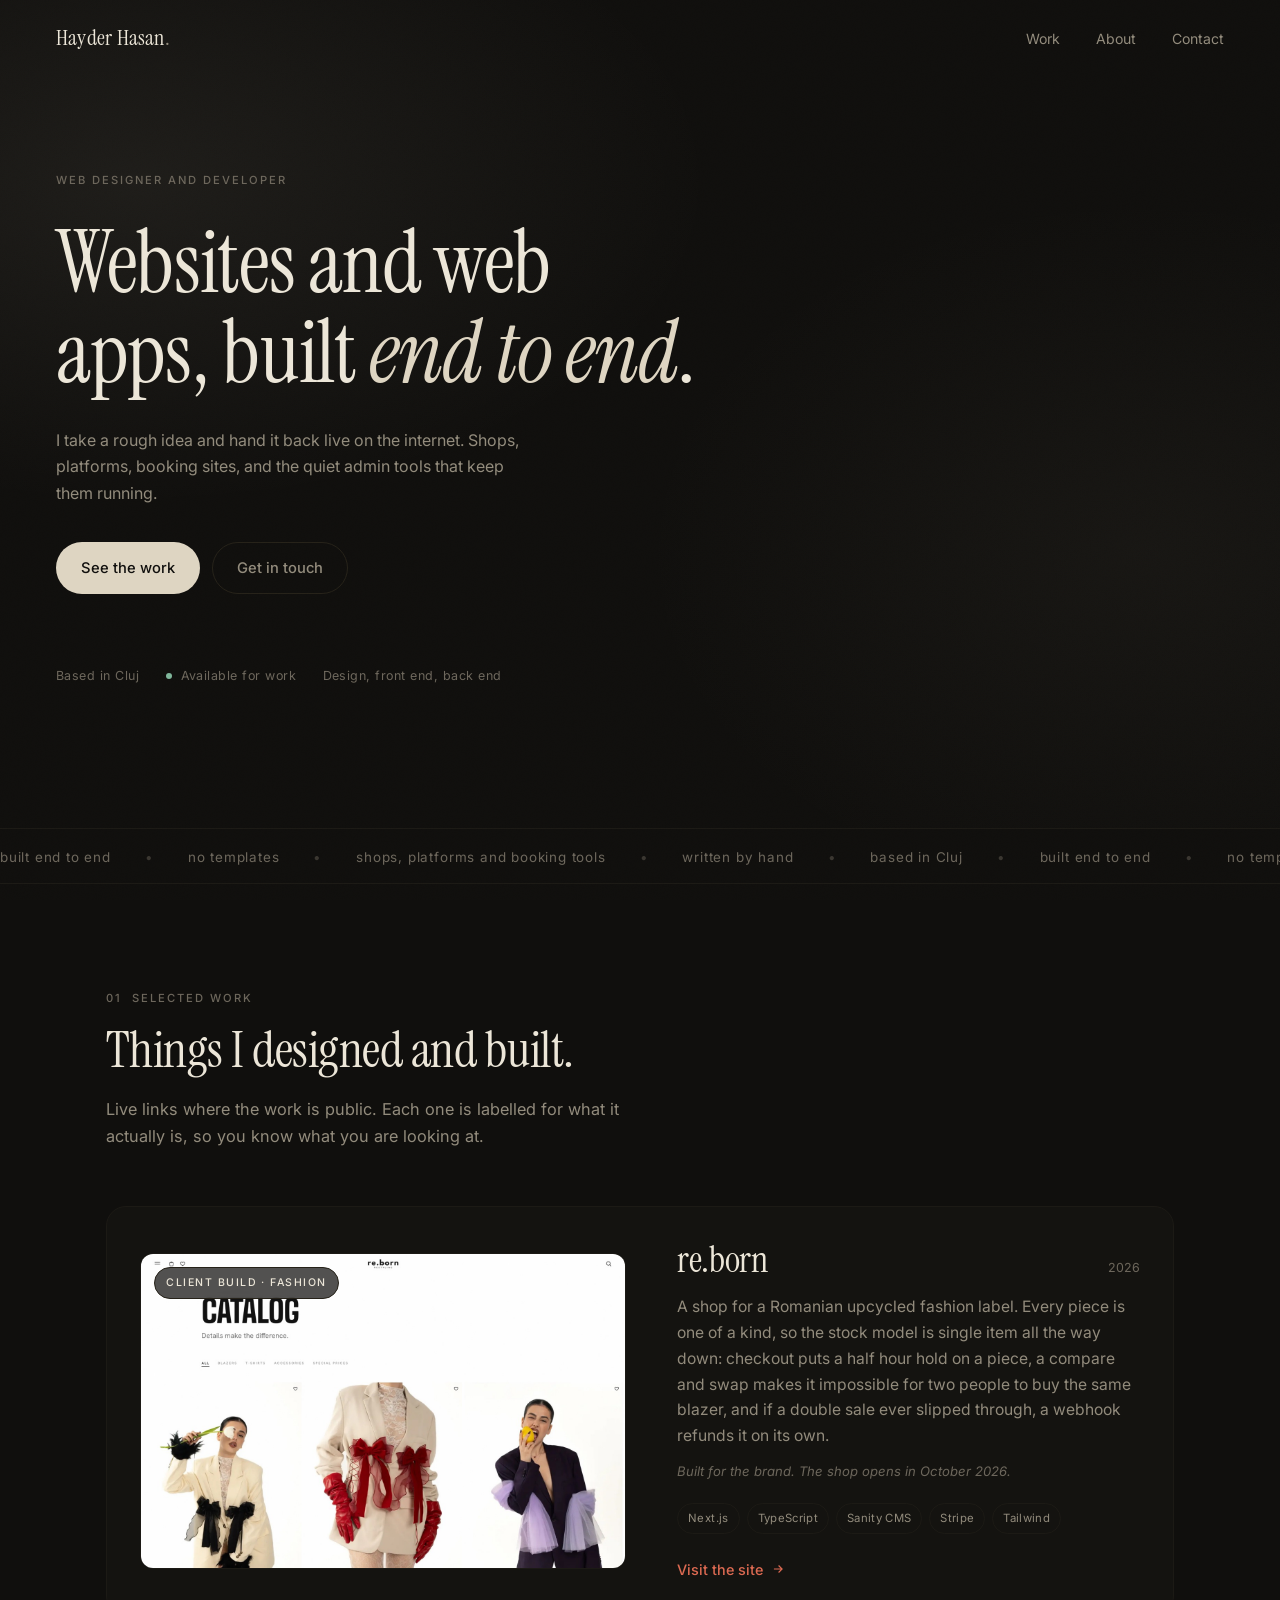
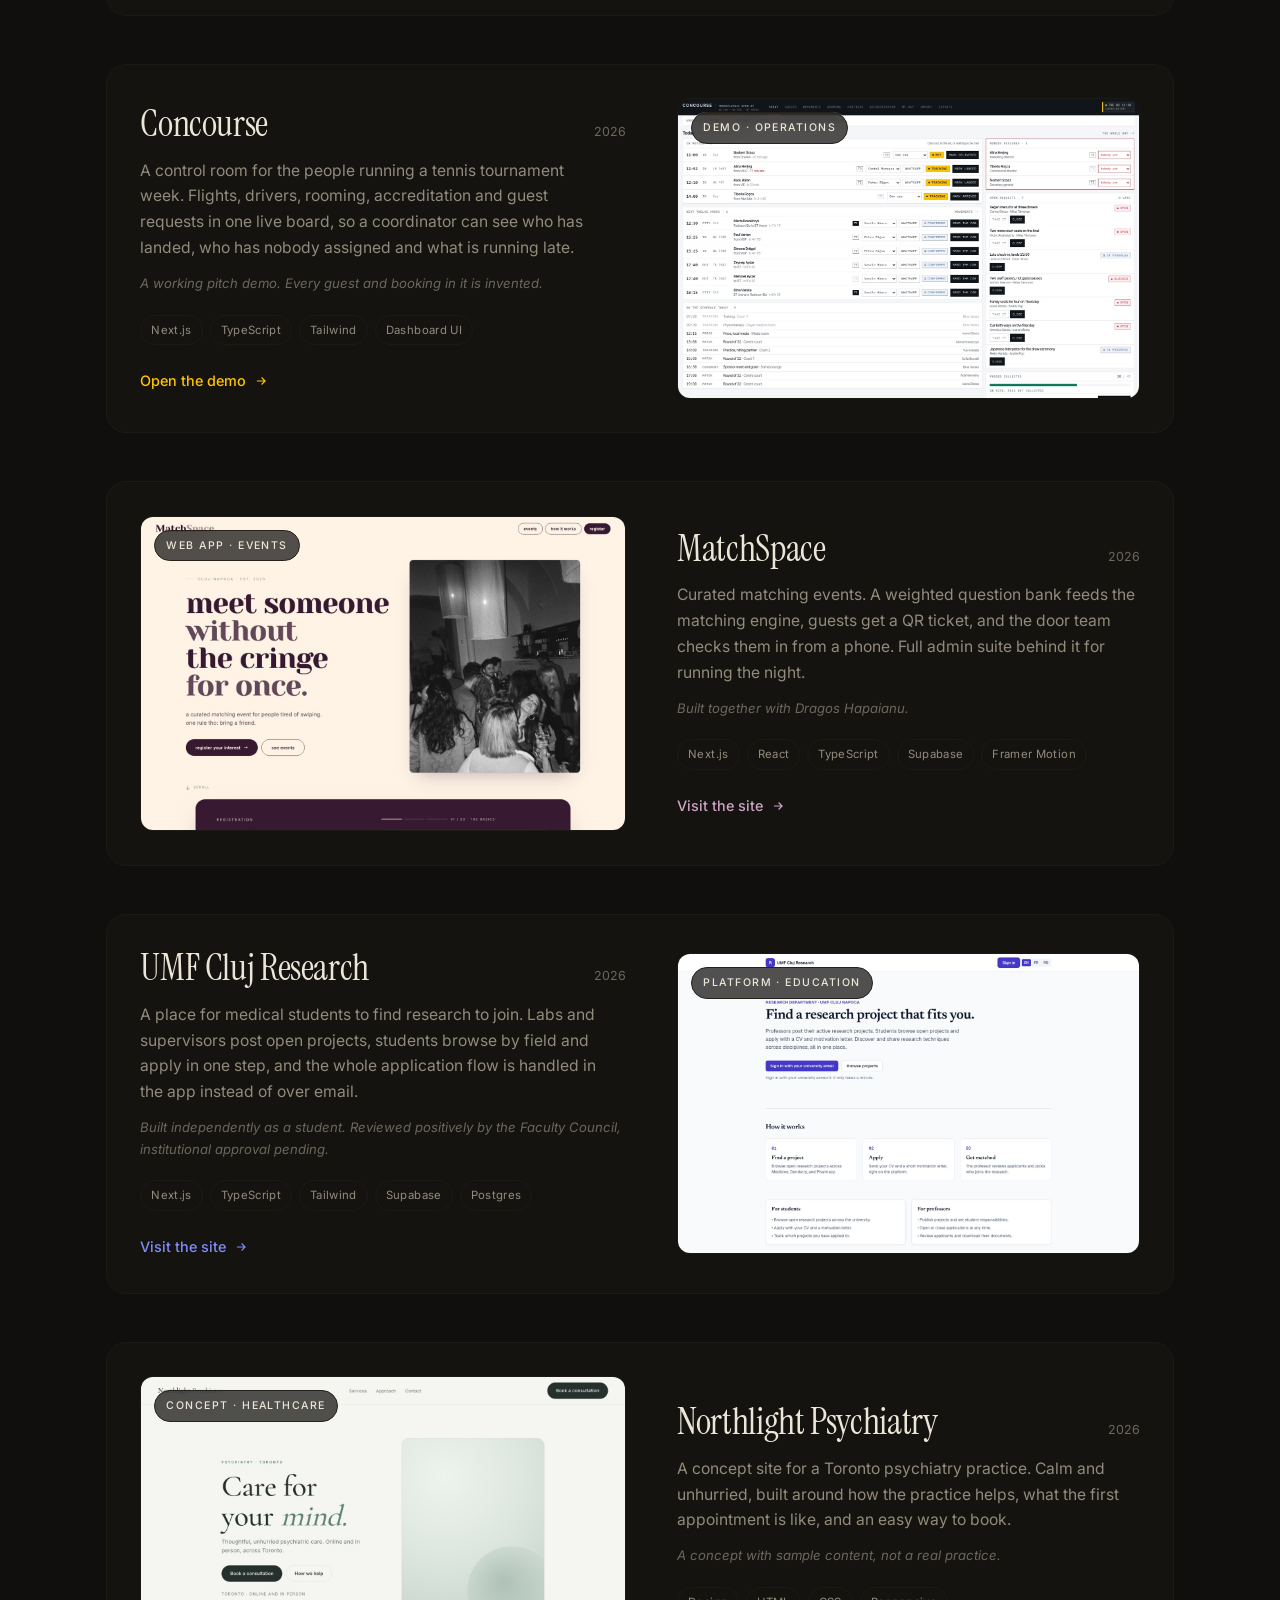
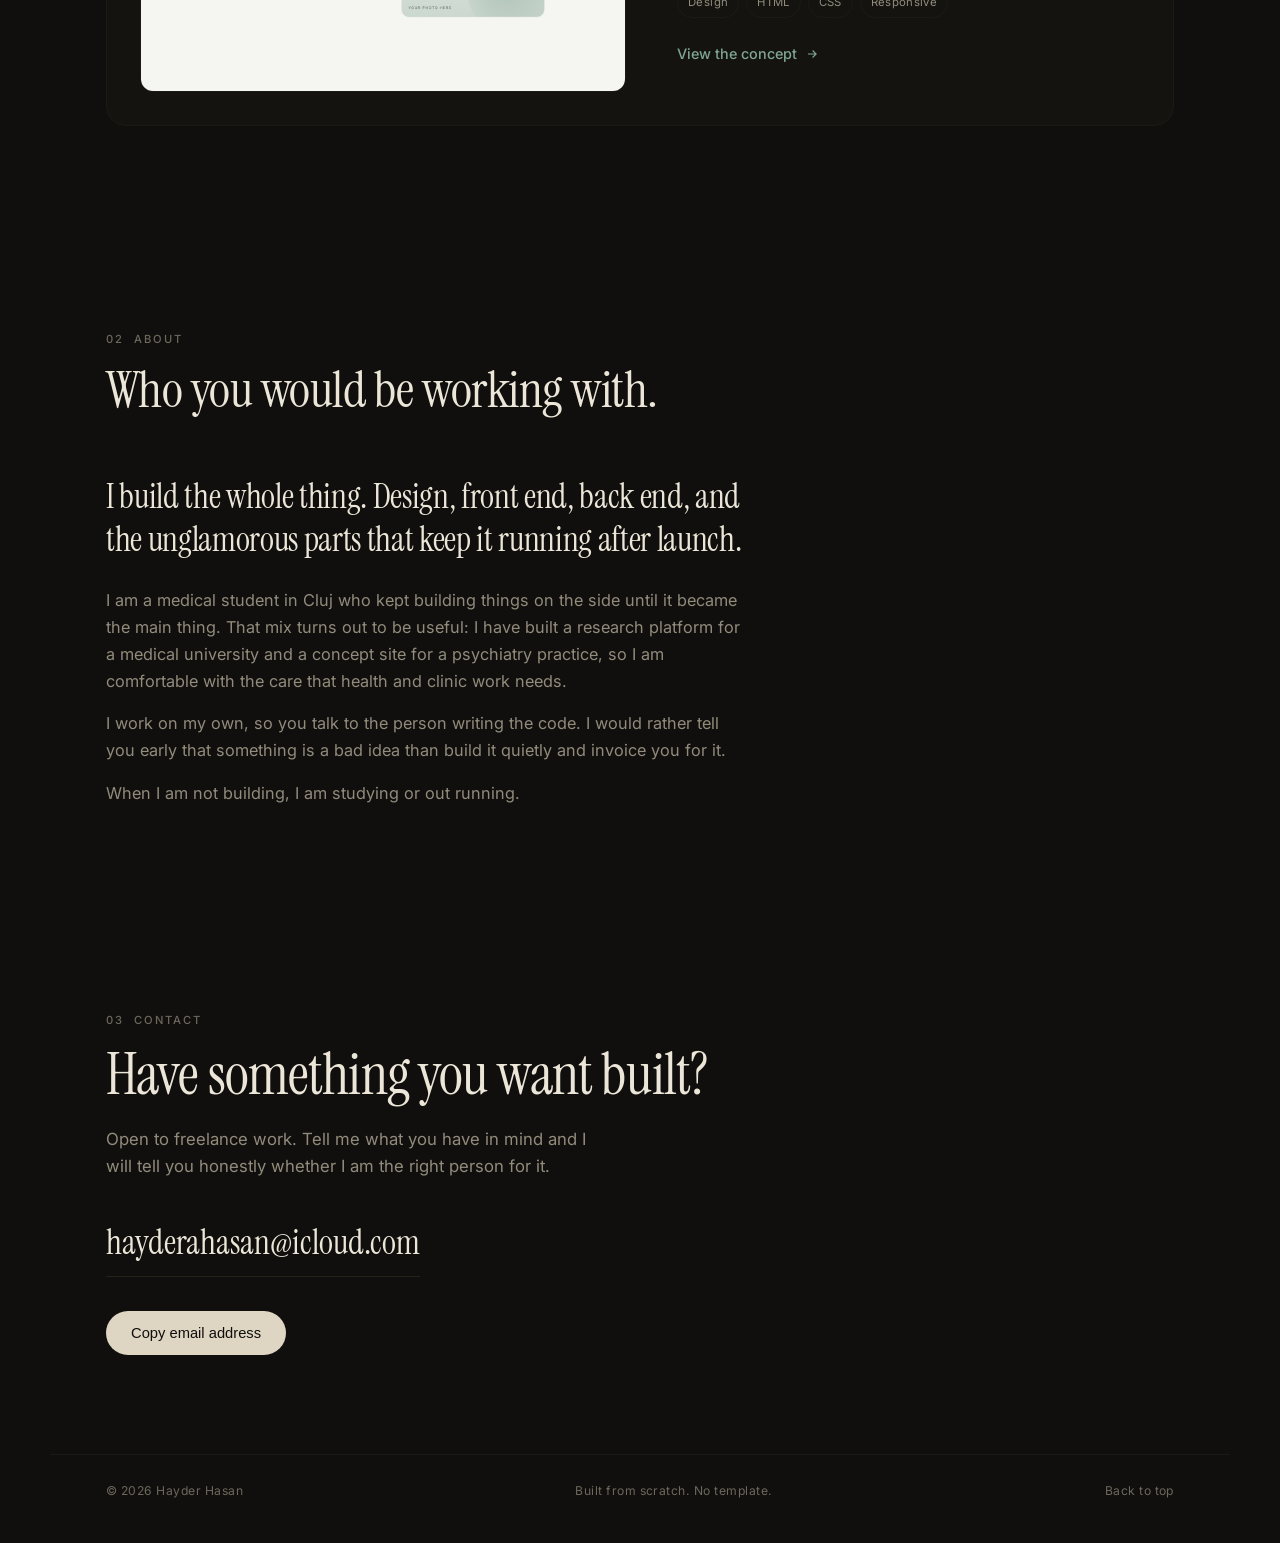
==== commit 4183a0cc: "Remove the smaller sites section Drops the whole "Also built" index and all ten rows: conceptocultur" ====
--- a/index.html
+++ b/index.html
@@ -189,85 +189,10 @@
     </ul>
   </section>
 
-  <!-- SMALLER BUILDS -->
-  <section class="section builds" id="builds">
-    <div class="section__head reveal">
-      <span class="label">02 &nbsp;Also built</span>
-      <h2 class="section__title">Smaller sites, built to try things out.</h2>
-      <p class="section__lead">Short brand sites I designed and built on my own, to try ideas out and keep the reps up. Speculative work, so none of these were commissioned.</p>
-    </div>
-
-    <ul class="index reveal">
-
-      <li><a class="index__row" href="https://conceptoculture.vercel.app" target="_blank" rel="noopener">
-        <span class="index__name">Concepto Cultural Society</span>
-        <span class="index__desc">Multibrand concept store in Cluj. Lookbook, stockist pages and a shop front.</span>
-        <span class="index__meta">2026 <svg viewBox="0 0 24 24" width="13" height="13"><path d="M7 17L17 7M9 7h8v8" fill="none" stroke="currentColor" stroke-width="2"/></svg></span>
-      </a></li>
-
-      <li><a class="index__row" href="https://house-of-awe.vercel.app" target="_blank" rel="noopener">
-        <span class="index__name">House of Awe</span>
-        <span class="index__desc">Concept store for local craft in Cluj. Ceramics, silver and wood.</span>
-        <span class="index__meta">2026 <svg viewBox="0 0 24 24" width="13" height="13"><path d="M7 17L17 7M9 7h8v8" fill="none" stroke="currentColor" stroke-width="2"/></svg></span>
-      </a></li>
-
-      <li><a class="index__row" href="https://coudre-les-morceaux.vercel.app" target="_blank" rel="noopener">
-        <span class="index__name">Coudre les morceaux</span>
-        <span class="index__desc">Denim upcycling atelier. Bags, collars and tops made from donated jeans.</span>
-        <span class="index__meta">2026 <svg viewBox="0 0 24 24" width="13" height="13"><path d="M7 17L17 7M9 7h8v8" fill="none" stroke="currentColor" stroke-width="2"/></svg></span>
-      </a></li>
-
-      <li><a class="index__row" href="https://atelier-poetica.vercel.app" target="_blank" rel="noopener">
-        <span class="index__name">Poetica</span>
-        <span class="index__desc">Specialty coffee, artisan gifts and creative workshops in Iasi.</span>
-        <span class="index__meta">2026 <svg viewBox="0 0 24 24" width="13" height="13"><path d="M7 17L17 7M9 7h8v8" fill="none" stroke="currentColor" stroke-width="2"/></svg></span>
-      </a></li>
-
-      <li><a class="index__row" href="https://perla-studioco.vercel.app" target="_blank" rel="noopener">
-        <span class="index__name">perla</span>
-        <span class="index__desc">Handmade beaded jewellery, made to order in Cluj.</span>
-        <span class="index__meta">2026 <svg viewBox="0 0 24 24" width="13" height="13"><path d="M7 17L17 7M9 7h8v8" fill="none" stroke="currentColor" stroke-width="2"/></svg></span>
-      </a></li>
-
-      <li><a class="index__row" href="https://crochet-lab-cluj.vercel.app" target="_blank" rel="noopener">
-        <span class="index__name">Stylology Crochet Lab</span>
-        <span class="index__desc">Hand crocheted garments and bags, made to order in Timisoara.</span>
-        <span class="index__meta">2026 <svg viewBox="0 0 24 24" width="13" height="13"><path d="M7 17L17 7M9 7h8v8" fill="none" stroke="currentColor" stroke-width="2"/></svg></span>
-      </a></li>
-
-      <li><a class="index__row" href="https://costina-candles.vercel.app" target="_blank" rel="noopener">
-        <span class="index__name">C.A.ndles by Costina</span>
-        <span class="index__desc">Soy wax candles and travelling candle workshops in Iasi.</span>
-        <span class="index__meta">2026 <svg viewBox="0 0 24 24" width="13" height="13"><path d="M7 17L17 7M9 7h8v8" fill="none" stroke="currentColor" stroke-width="2"/></svg></span>
-      </a></li>
-
-      <li><a class="index__row" href="https://qalma-candles.vercel.app" target="_blank" rel="noopener">
-        <span class="index__name">Qalma Candles</span>
-        <span class="index__desc">Hand poured soy candles set in hand made vessels. Zodiac collection.</span>
-        <span class="index__meta">2026 <svg viewBox="0 0 24 24" width="13" height="13"><path d="M7 17L17 7M9 7h8v8" fill="none" stroke="currentColor" stroke-width="2"/></svg></span>
-      </a></li>
-
-      <li><a class="index__row" href="https://lina-saponina.vercel.app" target="_blank" rel="noopener">
-        <span class="index__name">LinaSaponina</span>
-        <span class="index__desc">Natural handmade soap, made just outside Cluj.</span>
-        <span class="index__meta">2026 <svg viewBox="0 0 24 24" width="13" height="13"><path d="M7 17L17 7M9 7h8v8" fill="none" stroke="currentColor" stroke-width="2"/></svg></span>
-      </a></li>
-
-      <li><a class="index__row" href="work/off-hours/index.html" target="_blank" rel="noopener">
-        <span class="index__name">OFF HOURS</span>
-        <span class="index__desc">A members first nightlife collective for students in Cluj. Guest list and event RSVPs. Concept, not open yet.</span>
-        <span class="index__meta">2026 <svg viewBox="0 0 24 24" width="13" height="13"><path d="M7 17L17 7M9 7h8v8" fill="none" stroke="currentColor" stroke-width="2"/></svg></span>
-      </a></li>
-
-    </ul>
-
-    <p class="index__foot">Every one of these is written by hand. No page builder, no theme.</p>
-  </section>
-
   <!-- ABOUT -->
   <section class="section about" id="about">
     <div class="section__head reveal">
-      <span class="label">03 &nbsp;About</span>
+      <span class="label">02 &nbsp;About</span>
       <h2 class="section__title">Who you would be working with.</h2>
     </div>
 
@@ -282,7 +207,7 @@
   <!-- CONTACT -->
   <section class="section contact" id="contact">
     <div class="contact__inner reveal">
-      <span class="label">04 &nbsp;Contact</span>
+      <span class="label">03 &nbsp;Contact</span>
       <h2 class="contact__title">Have something you want built?</h2>
       <p class="contact__lead">Open to freelance work. Tell me what you have in mind and I will tell you honestly whether I am the right person for it.</p>
       <a class="contact__mail" href="mailto:hayderahasan@icloud.com?subject=Project%20enquiry">hayderahasan@icloud.com</a>
--- a/css/styles.css
+++ b/css/styles.css
@@ -205,22 +205,6 @@
 .project__cta svg { transition: transform .45s var(--ease); }
 .project__link:hover .project__cta svg { transform: translateX(4px); }
 
-/* ---------- the smaller builds index ---------- */
-.index { list-style: none; border-top: 1px solid var(--line-soft); }
-.index__row {
-  display: grid; grid-template-columns: minmax(150px, 1.1fr) 2.2fr auto;
-  gap: clamp(14px, 3vw, 36px); align-items: baseline;
-  padding: 22px 6px; border-bottom: 1px solid var(--line-soft);
-  transition: background .4s var(--ease), padding-left .4s var(--ease), border-color .4s var(--ease);
-}
-.index__row:hover { background: var(--bg-card); padding-left: 16px; border-bottom-color: var(--line); }
-.index__name { font-family: var(--serif); font-size: 1.22rem; line-height: 1.2; }
-.index__desc { color: var(--muted); font-size: .93rem; }
-.index__meta { display: flex; align-items: center; gap: 14px; color: var(--muted-dim); font-size: .78rem; white-space: nowrap; }
-.index__meta svg { opacity: 0; transform: translateX(-4px); transition: opacity .4s var(--ease), transform .4s var(--ease); }
-.index__row:hover .index__meta svg { opacity: 1; transform: translateX(0); }
-.index__foot { margin-top: 26px; color: var(--muted-dim); font-size: .85rem; }
-
 /* ---------- about ---------- */
 .about__bio { max-width: 640px; }
 .about__lead {
@@ -264,8 +248,6 @@
 @media (max-width: 860px) {
   .project__link { grid-template-columns: 1fr; }
   .project:nth-child(even) .project__media { order: 0; }
-  .index__row { grid-template-columns: 1fr auto; row-gap: 6px; }
-  .index__desc { grid-column: 1 / -1; }
   .nav__links { gap: 18px; font-size: .84rem; }
 }
 @media (max-width: 560px) {
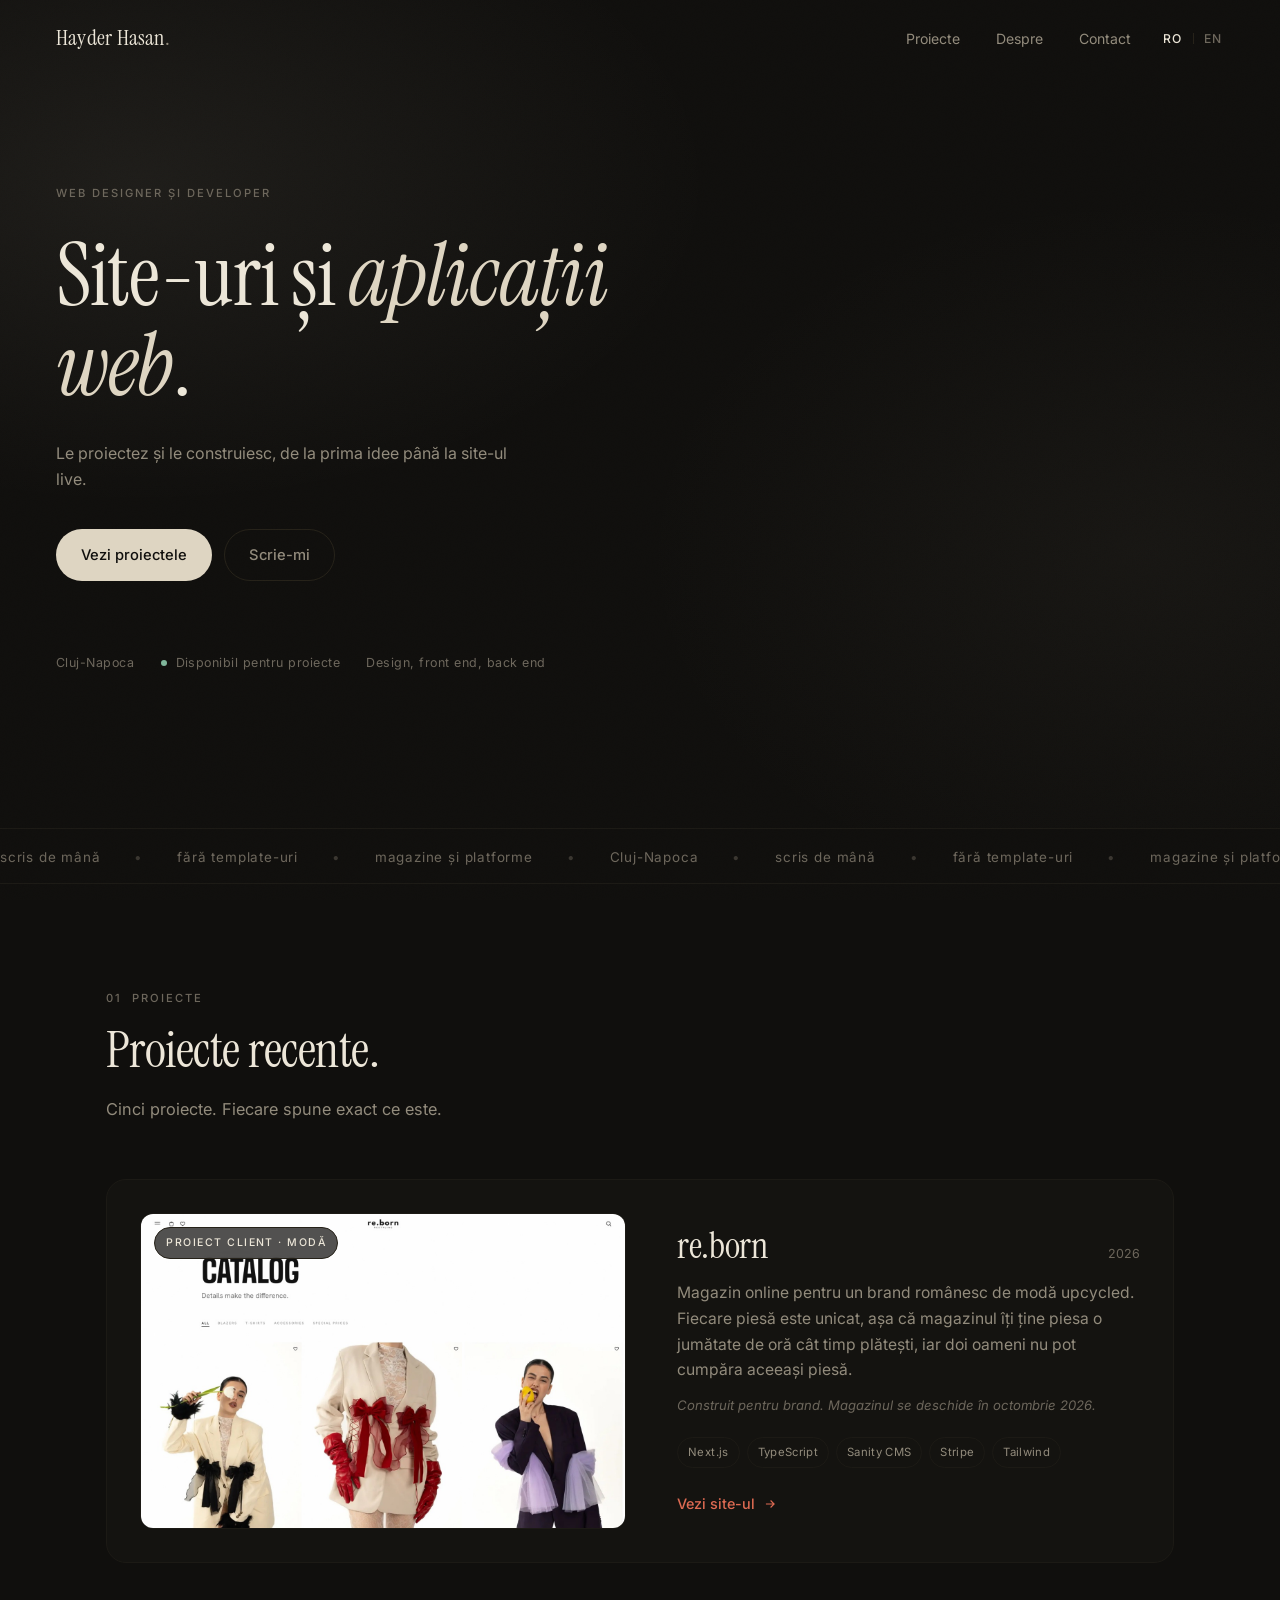
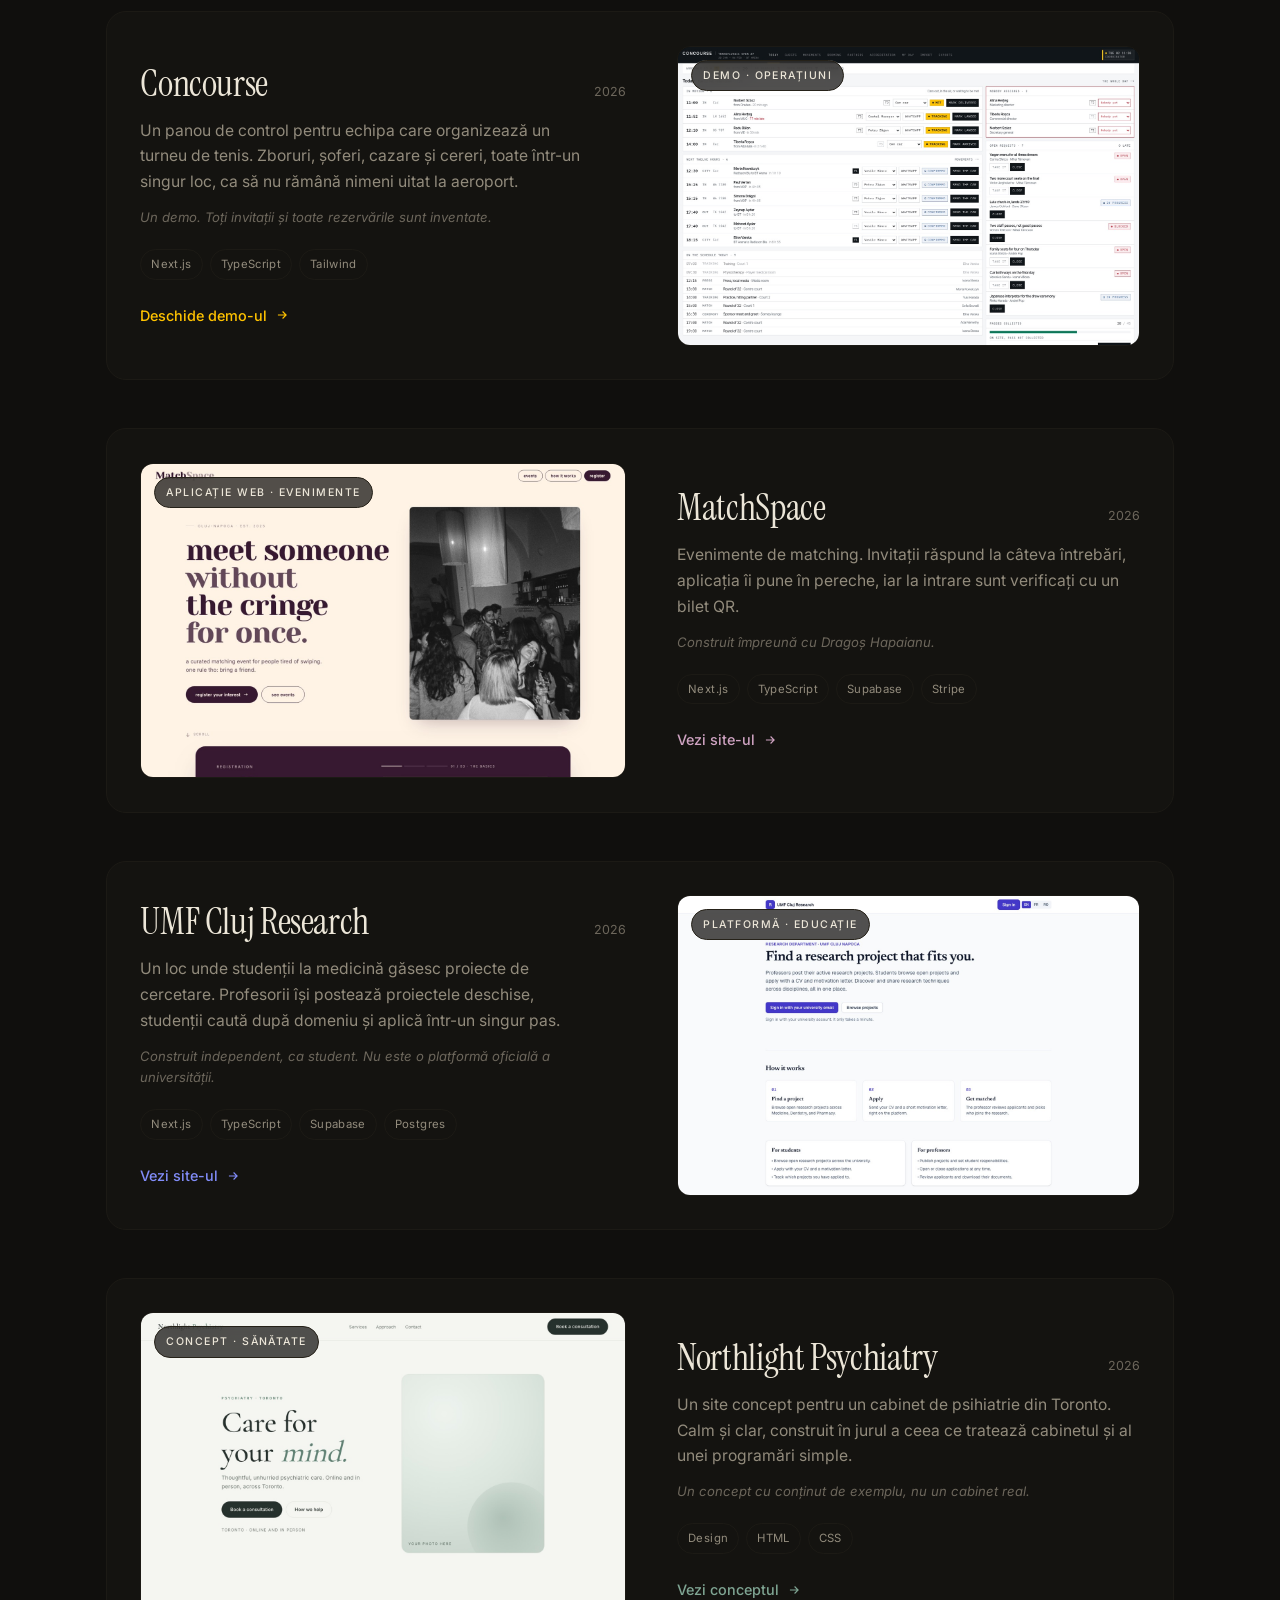
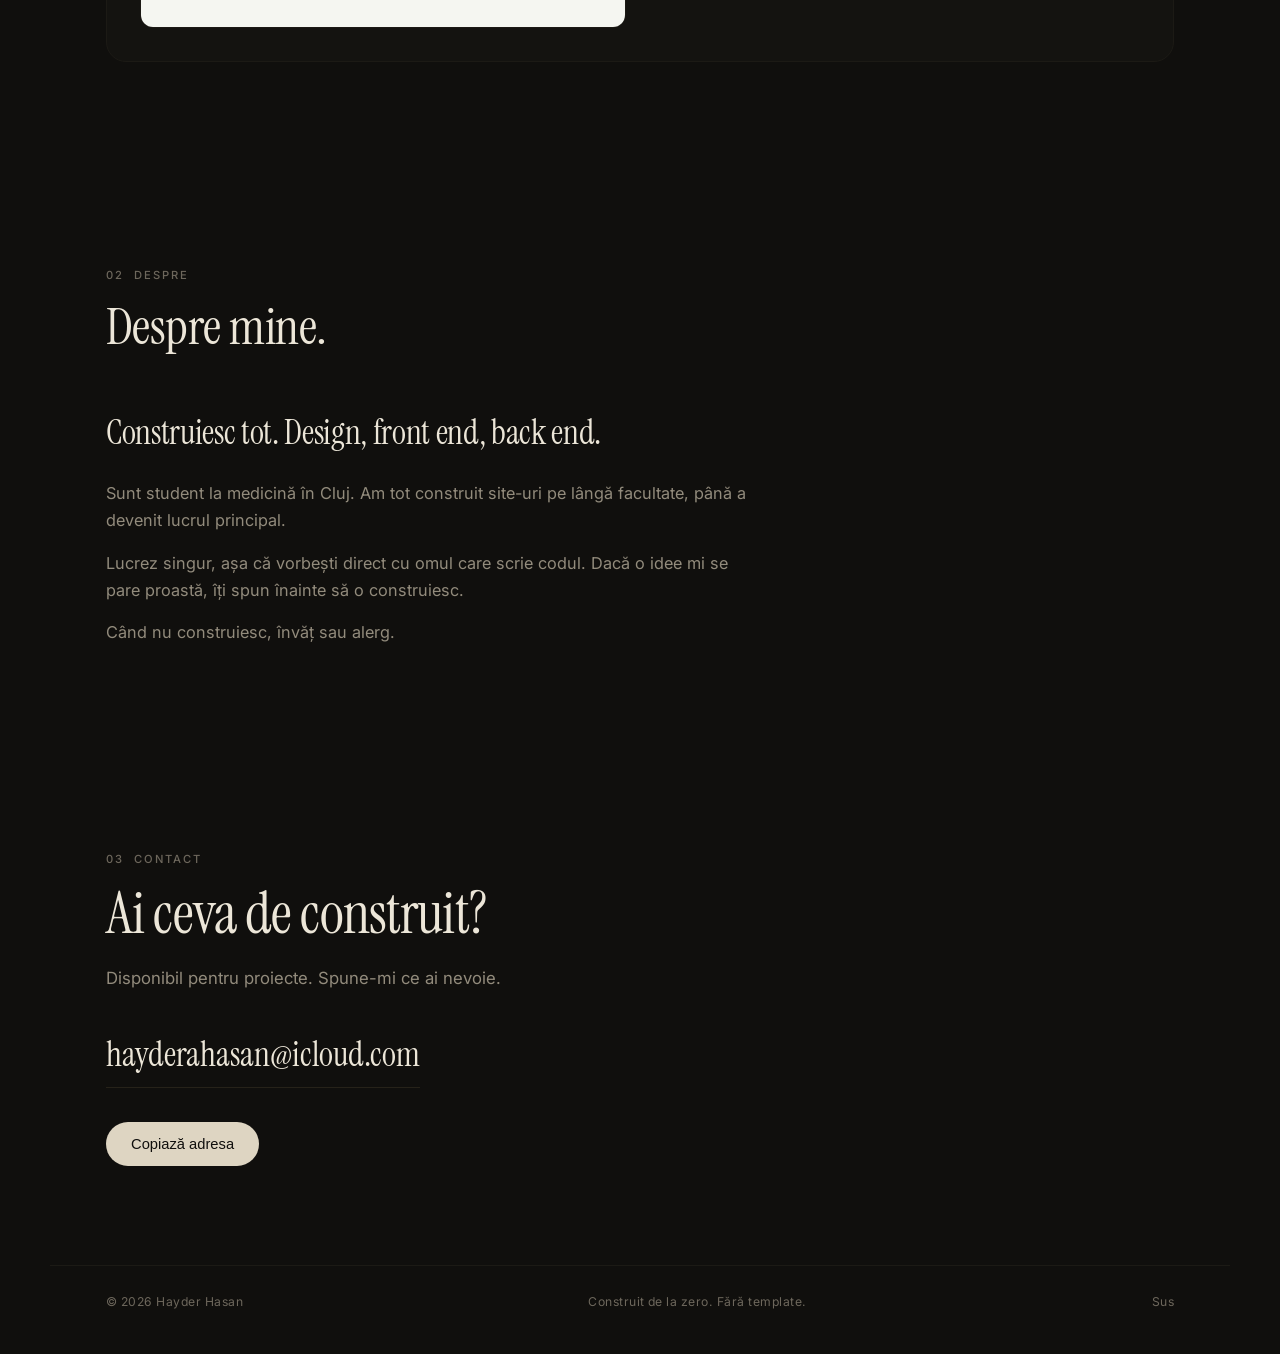
==== commit 86c3d2b9: "Romanian by default, English on a switch, simpler copy Romanian is now the primary language. It is w" ====
--- a/index.html
+++ b/index.html
@@ -1,19 +1,23 @@
 <!DOCTYPE html>
-<html lang="en">
+<html lang="ro">
 <head>
   <meta charset="UTF-8" />
   <meta name="viewport" content="width=device-width, initial-scale=1.0" />
   <title>Hayder Hasan</title>
-  <meta name="description" content="Web designer and developer in Cluj. Selected work: re.born, Concourse, MatchSpace, the UMF Cluj research platform and a Toronto psychiatry concept." />
+  <meta name="description" id="metaDesc" content="Web designer și developer în Cluj. Proiecte recente: re.born, Concourse, MatchSpace, UMF Cluj Research și un concept pentru un cabinet de psihiatrie." />
 
   <meta property="og:title" content="Hayder Hasan" />
-  <meta property="og:description" content="Websites and web apps, built end to end." />
+  <meta property="og:description" content="Site-uri și aplicații web." />
   <meta property="og:type" content="website" />
   <meta property="og:url" content="https://hayderahasan.com" />
   <meta property="og:image" content="https://hayderahasan.com/assets/og.jpg" />
   <meta name="twitter:card" content="summary_large_image" />
   <meta name="theme-color" content="#100f0d" />
 
+  <link rel="alternate" hreflang="ro" href="https://hayderahasan.com/" />
+  <link rel="alternate" hreflang="en" href="https://hayderahasan.com/?lang=en" />
+  <link rel="alternate" hreflang="x-default" href="https://hayderahasan.com/" />
+
   <!-- Favicon, inline so there is zero extra request -->
   <link rel="icon" href="data:image/svg+xml,<svg xmlns='http://www.w3.org/2000/svg' viewBox='0 0 100 100'><rect width='100' height='100' rx='22' fill='%23100f0d'/><text x='50' y='69' font-size='54' font-family='Georgia,serif' fill='%23ded5c2' text-anchor='middle'>H</text></svg>" />
 
@@ -29,12 +33,19 @@
 
   <!-- NAV -->
   <header class="nav" id="nav">
-    <a href="#top" class="nav__logo">Hayder Hasan<span class="nav__dot">.</span></a>
-    <nav class="nav__links">
-      <a href="#work">Work</a>
-      <a href="#about">About</a>
-      <a href="#contact">Contact</a>
-    </nav>
+    <a href="#top" class="nav__logo" aria-label="Hayder Hasan"><span class="nav__logo-full">Hayder Hasan</span><span class="nav__logo-short" aria-hidden="true">HH</span><span class="nav__dot">.</span></a>
+    <div class="nav__right">
+      <nav class="nav__links">
+        <a href="#work" data-en="Work" data-ro="Proiecte">Proiecte</a>
+        <a href="#about" data-en="About" data-ro="Despre">Despre</a>
+        <a href="#contact" data-en="Contact" data-ro="Contact">Contact</a>
+      </nav>
+      <div class="lang" id="lang" role="group" data-aria-en="Language" data-aria-ro="Limbă" aria-label="Limbă">
+        <button type="button" class="lang__btn" data-lang="ro">RO</button>
+        <span class="lang__sep" aria-hidden="true"></span>
+        <button type="button" class="lang__btn" data-lang="en">EN</button>
+      </div>
+    </div>
   </header>
 
   <!-- HERO -->
@@ -42,146 +53,146 @@
     <div class="hero__glow" aria-hidden="true"></div>
 
     <div class="hero__inner">
-      <p class="label hero__eyebrow">Web designer and developer</p>
-      <h1 class="hero__title">Websites and web apps, built <em>end to end</em>.</h1>
-      <p class="hero__sub">I take a rough idea and hand it back live on the internet. Shops, platforms, booking sites, and the quiet admin tools that keep them running.</p>
+      <p class="label hero__eyebrow" data-en="Web designer and developer" data-ro="Web designer și developer">Web designer și developer</p>
+      <h1 class="hero__title" data-en="Websites and <em>web apps</em>." data-ro="Site-uri și <em>aplicații web</em>.">Site-uri și <em>aplicații web</em>.</h1>
+      <p class="hero__sub" data-en="I design and build them from the first idea to the live site." data-ro="Le proiectez și le construiesc, de la prima idee până la site-ul live.">Le proiectez și le construiesc, de la prima idee până la site-ul live.</p>
       <div class="hero__actions">
-        <a href="#work" class="btn btn--accent">See the work</a>
-        <a href="#contact" class="btn btn--ghost">Get in touch</a>
+        <a href="#work" class="btn btn--accent" data-en="See the work" data-ro="Vezi proiectele">Vezi proiectele</a>
+        <a href="#contact" class="btn btn--ghost" data-en="Get in touch" data-ro="Scrie-mi">Scrie-mi</a>
       </div>
     </div>
 
     <div class="hero__meta">
-      <span>Based in Cluj</span>
-      <span class="hero__avail"><i></i> Available for work</span>
-      <span>Design, front end, back end</span>
+      <span>Cluj-Napoca</span>
+      <span class="hero__avail"><i></i><span data-en="Available for work" data-ro="Disponibil pentru proiecte">Disponibil pentru proiecte</span></span>
+      <span data-en="Design, front end, back end" data-ro="Design, front end, back end">Design, front end, back end</span>
     </div>
   </section>
 
   <!-- QUIET TICKER -->
   <div class="ticker" aria-hidden="true">
     <div class="ticker__track">
-      <span>built end to end</span><i>&bull;</i><span>no templates</span><i>&bull;</i><span>shops, platforms and booking tools</span><i>&bull;</i><span>written by hand</span><i>&bull;</i><span>based in Cluj</span><i>&bull;</i>
-      <span>built end to end</span><i>&bull;</i><span>no templates</span><i>&bull;</i><span>shops, platforms and booking tools</span><i>&bull;</i><span>written by hand</span><i>&bull;</i><span>based in Cluj</span><i>&bull;</i>
+      <span data-en="written by hand" data-ro="scris de mână">scris de mână</span><i>&bull;</i><span data-en="no templates" data-ro="fără template-uri">fără template-uri</span><i>&bull;</i><span data-en="shops and platforms" data-ro="magazine și platforme">magazine și platforme</span><i>&bull;</i><span>Cluj-Napoca</span><i>&bull;</i>
+      <span data-en="written by hand" data-ro="scris de mână">scris de mână</span><i>&bull;</i><span data-en="no templates" data-ro="fără template-uri">fără template-uri</span><i>&bull;</i><span data-en="shops and platforms" data-ro="magazine și platforme">magazine și platforme</span><i>&bull;</i><span>Cluj-Napoca</span><i>&bull;</i>
     </div>
   </div>
 
   <!-- WORK -->
   <section class="section work" id="work">
     <div class="section__head reveal">
-      <span class="label">01 &nbsp;Selected work</span>
-      <h2 class="section__title">Things I designed and built.</h2>
-      <p class="section__lead">Live links where the work is public. Each one is labelled for what it actually is, so you know what you are looking at.</p>
+      <span class="label" data-en="01 &nbsp;Work" data-ro="01 &nbsp;Proiecte">01 &nbsp;Proiecte</span>
+      <h2 class="section__title" data-en="Recent work." data-ro="Proiecte recente.">Proiecte recente.</h2>
+      <p class="section__lead" data-en="Five projects. Each one says what it actually is." data-ro="Cinci proiecte. Fiecare spune exact ce este.">Cinci proiecte. Fiecare spune exact ce este.</p>
     </div>
 
     <ul class="projects">
 
       <!-- RE.BORN -->
       <li class="project reveal" data-accent="#dd6a52">
-        <a class="project__link" href="https://re-born.ro" target="_blank" rel="noopener" aria-label="re.born, opens in a new tab">
-          <div class="project__media">
-            <img src="assets/reborn.jpg" alt="The re.born catalog page, a grid of one of a kind restyled blazers" class="mock" loading="lazy" width="1400" height="910" />
-            <span class="project__tag">Client build &middot; Fashion</span>
+        <a class="project__link" href="https://re-born.ro" target="_blank" rel="noopener" data-aria-en="re.born, opens in a new tab" data-aria-ro="re.born, se deschide într-o filă nouă" aria-label="re.born, se deschide într-o filă nouă">
+          <div class="project__media">
+            <img src="assets/reborn.jpg" alt="re.born" class="mock" loading="lazy" width="1400" height="910" />
+            <span class="project__tag" data-en="Client build &middot; Fashion" data-ro="Proiect client &middot; Modă">Proiect client &middot; Modă</span>
           </div>
           <div class="project__body">
             <div class="project__top">
               <h3 class="project__name">re.born</h3>
               <span class="project__year">2026</span>
             </div>
-            <p class="project__desc">A shop for a Romanian upcycled fashion label. Every piece is one of a kind, so the stock model is single item all the way down: checkout puts a half hour hold on a piece, a compare and swap makes it impossible for two people to buy the same blazer, and if a double sale ever slipped through, a webhook refunds it on its own.</p>
-            <p class="project__note">Built for the brand. The shop opens in October 2026.</p>
+            <p class="project__desc" data-en="An online shop for a Romanian upcycled fashion label. Every piece is one of a kind, so the shop holds your piece for half an hour while you pay, and two people can never buy the same one." data-ro="Magazin online pentru un brand românesc de modă upcycled. Fiecare piesă este unicat, așa că magazinul îți ține piesa o jumătate de oră cât timp plătești, iar doi oameni nu pot cumpăra aceeași piesă.">Magazin online pentru un brand românesc de modă upcycled. Fiecare piesă este unicat, așa că magazinul îți ține piesa o jumătate de oră cât timp plătești, iar doi oameni nu pot cumpăra aceeași piesă.</p>
+            <p class="project__note" data-en="Built for the brand. The shop opens in October 2026." data-ro="Construit pentru brand. Magazinul se deschide în octombrie 2026.">Construit pentru brand. Magazinul se deschide în octombrie 2026.</p>
             <div class="project__stack">
               <span>Next.js</span><span>TypeScript</span><span>Sanity CMS</span><span>Stripe</span><span>Tailwind</span>
             </div>
-            <span class="project__cta">Visit the site <svg viewBox="0 0 24 24" width="14" height="14"><path d="M5 12h14M13 6l6 6-6 6" fill="none" stroke="currentColor" stroke-width="2"/></svg></span>
+            <span class="project__cta" data-en="Visit the site <svg viewBox=&quot;0 0 24 24&quot; width=&quot;14&quot; height=&quot;14&quot;><path d=&quot;M5 12h14M13 6l6 6-6 6&quot; fill=&quot;none&quot; stroke=&quot;currentColor&quot; stroke-width=&quot;2&quot;/></svg>" data-ro="Vezi site-ul <svg viewBox=&quot;0 0 24 24&quot; width=&quot;14&quot; height=&quot;14&quot;><path d=&quot;M5 12h14M13 6l6 6-6 6&quot; fill=&quot;none&quot; stroke=&quot;currentColor&quot; stroke-width=&quot;2&quot;/></svg>">Vezi site-ul <svg viewBox="0 0 24 24" width="14" height="14"><path d="M5 12h14M13 6l6 6-6 6" fill="none" stroke="currentColor" stroke-width="2"/></svg></span>
           </div>
         </a>
       </li>
 
       <!-- CONCOURSE -->
       <li class="project reveal" data-accent="#ffc300">
-        <a class="project__link" href="https://concourse-roan.vercel.app" target="_blank" rel="noopener" aria-label="Concourse, opens in a new tab">
-          <div class="project__media">
-            <img src="assets/concourse.jpg" alt="The Concourse operations dashboard, tracking guest arrivals and transfers" class="mock" loading="lazy" width="1400" height="910" />
-            <span class="project__tag">Demo &middot; Operations</span>
+        <a class="project__link" href="https://concourse-roan.vercel.app" target="_blank" rel="noopener" data-aria-en="Concourse, opens in a new tab" data-aria-ro="Concourse, se deschide într-o filă nouă" aria-label="Concourse, se deschide într-o filă nouă">
+          <div class="project__media">
+            <img src="assets/concourse.jpg" alt="Concourse" class="mock" loading="lazy" width="1400" height="910" />
+            <span class="project__tag" data-en="Demo &middot; Operations" data-ro="Demo &middot; Operațiuni">Demo &middot; Operațiuni</span>
           </div>
           <div class="project__body">
             <div class="project__top">
               <h3 class="project__name">Concourse</h3>
               <span class="project__year">2026</span>
             </div>
-            <p class="project__desc">A control room for the people running a tennis tournament week. Flights, drivers, rooming, accreditation and guest requests in one live board, so a coordinator can see who has landed, who has nobody assigned and what is running late.</p>
-            <p class="project__note">A working pitch demo. Every guest and booking in it is invented.</p>
-            <div class="project__stack">
-              <span>Next.js</span><span>TypeScript</span><span>Tailwind</span><span>Dashboard UI</span>
-            </div>
-            <span class="project__cta">Open the demo <svg viewBox="0 0 24 24" width="14" height="14"><path d="M5 12h14M13 6l6 6-6 6" fill="none" stroke="currentColor" stroke-width="2"/></svg></span>
+            <p class="project__desc" data-en="A control room for the team running a tennis tournament. Flights, drivers, rooms and guest requests on one live board, so nobody gets forgotten at the airport." data-ro="Un panou de control pentru echipa care organizează un turneu de tenis. Zboruri, șoferi, cazare și cereri, toate într-un singur loc, ca să nu rămână nimeni uitat la aeroport.">Un panou de control pentru echipa care organizează un turneu de tenis. Zboruri, șoferi, cazare și cereri, toate într-un singur loc, ca să nu rămână nimeni uitat la aeroport.</p>
+            <p class="project__note" data-en="A demo. Every guest and booking in it is invented." data-ro="Un demo. Toți invitații și toate rezervările sunt inventate.">Un demo. Toți invitații și toate rezervările sunt inventate.</p>
+            <div class="project__stack">
+              <span>Next.js</span><span>TypeScript</span><span>Tailwind</span>
+            </div>
+            <span class="project__cta" data-en="Open the demo <svg viewBox=&quot;0 0 24 24&quot; width=&quot;14&quot; height=&quot;14&quot;><path d=&quot;M5 12h14M13 6l6 6-6 6&quot; fill=&quot;none&quot; stroke=&quot;currentColor&quot; stroke-width=&quot;2&quot;/></svg>" data-ro="Deschide demo-ul <svg viewBox=&quot;0 0 24 24&quot; width=&quot;14&quot; height=&quot;14&quot;><path d=&quot;M5 12h14M13 6l6 6-6 6&quot; fill=&quot;none&quot; stroke=&quot;currentColor&quot; stroke-width=&quot;2&quot;/></svg>">Deschide demo-ul <svg viewBox="0 0 24 24" width="14" height="14"><path d="M5 12h14M13 6l6 6-6 6" fill="none" stroke="currentColor" stroke-width="2"/></svg></span>
           </div>
         </a>
       </li>
 
       <!-- MATCHSPACE -->
       <li class="project reveal" data-accent="#cfa3c2">
-        <a class="project__link" href="https://matchspace.ro" target="_blank" rel="noopener" aria-label="MatchSpace, opens in a new tab">
-          <div class="project__media">
-            <img src="assets/matchspace.jpg" alt="The MatchSpace landing page" class="mock" loading="lazy" width="1400" height="910" />
-            <span class="project__tag">Web app &middot; Events</span>
+        <a class="project__link" href="https://matchspace.ro" target="_blank" rel="noopener" data-aria-en="MatchSpace, opens in a new tab" data-aria-ro="MatchSpace, se deschide într-o filă nouă" aria-label="MatchSpace, se deschide într-o filă nouă">
+          <div class="project__media">
+            <img src="assets/matchspace.jpg" alt="MatchSpace" class="mock" loading="lazy" width="1400" height="910" />
+            <span class="project__tag" data-en="Web app &middot; Events" data-ro="Aplicație web &middot; Evenimente">Aplicație web &middot; Evenimente</span>
           </div>
           <div class="project__body">
             <div class="project__top">
               <h3 class="project__name">MatchSpace</h3>
               <span class="project__year">2026</span>
             </div>
-            <p class="project__desc">Curated matching events. A weighted question bank feeds the matching engine, guests get a QR ticket, and the door team checks them in from a phone. Full admin suite behind it for running the night.</p>
-            <p class="project__note">Built together with Dragos Hapaianu.</p>
-            <div class="project__stack">
-              <span>Next.js</span><span>React</span><span>TypeScript</span><span>Supabase</span><span>Framer Motion</span>
-            </div>
-            <span class="project__cta">Visit the site <svg viewBox="0 0 24 24" width="14" height="14"><path d="M5 12h14M13 6l6 6-6 6" fill="none" stroke="currentColor" stroke-width="2"/></svg></span>
+            <p class="project__desc" data-en="Curated matching events. Guests answer a few questions, the app pairs them up, and the door team checks them in with a QR ticket." data-ro="Evenimente de matching. Invitații răspund la câteva întrebări, aplicația îi pune în pereche, iar la intrare sunt verificați cu un bilet QR.">Evenimente de matching. Invitații răspund la câteva întrebări, aplicația îi pune în pereche, iar la intrare sunt verificați cu un bilet QR.</p>
+            <p class="project__note" data-en="Built together with Dragoș Hapaianu." data-ro="Construit împreună cu Dragoș Hapaianu.">Construit împreună cu Dragoș Hapaianu.</p>
+            <div class="project__stack">
+              <span>Next.js</span><span>TypeScript</span><span>Supabase</span><span>Stripe</span>
+            </div>
+            <span class="project__cta" data-en="Visit the site <svg viewBox=&quot;0 0 24 24&quot; width=&quot;14&quot; height=&quot;14&quot;><path d=&quot;M5 12h14M13 6l6 6-6 6&quot; fill=&quot;none&quot; stroke=&quot;currentColor&quot; stroke-width=&quot;2&quot;/></svg>" data-ro="Vezi site-ul <svg viewBox=&quot;0 0 24 24&quot; width=&quot;14&quot; height=&quot;14&quot;><path d=&quot;M5 12h14M13 6l6 6-6 6&quot; fill=&quot;none&quot; stroke=&quot;currentColor&quot; stroke-width=&quot;2&quot;/></svg>">Vezi site-ul <svg viewBox="0 0 24 24" width="14" height="14"><path d="M5 12h14M13 6l6 6-6 6" fill="none" stroke="currentColor" stroke-width="2"/></svg></span>
           </div>
         </a>
       </li>
 
       <!-- UMF CLUJ RESEARCH -->
       <li class="project reveal" data-accent="#818cf8">
-        <a class="project__link" href="https://umfclujresearch.org" target="_blank" rel="noopener" aria-label="UMF Cluj research platform, opens in a new tab">
-          <div class="project__media">
-            <img src="assets/umfcluj.jpg" alt="The UMF Cluj research platform home page" class="mock" loading="lazy" width="1400" height="910" />
-            <span class="project__tag">Platform &middot; Education</span>
+        <a class="project__link" href="https://umfclujresearch.org" target="_blank" rel="noopener" data-aria-en="UMF Cluj Research, opens in a new tab" data-aria-ro="UMF Cluj Research, se deschide într-o filă nouă" aria-label="UMF Cluj Research, se deschide într-o filă nouă">
+          <div class="project__media">
+            <img src="assets/umfcluj.jpg" alt="UMF Cluj Research" class="mock" loading="lazy" width="1400" height="910" />
+            <span class="project__tag" data-en="Platform &middot; Education" data-ro="Platformă &middot; Educație">Platformă &middot; Educație</span>
           </div>
           <div class="project__body">
             <div class="project__top">
               <h3 class="project__name">UMF Cluj Research</h3>
               <span class="project__year">2026</span>
             </div>
-            <p class="project__desc">A place for medical students to find research to join. Labs and supervisors post open projects, students browse by field and apply in one step, and the whole application flow is handled in the app instead of over email.</p>
-            <p class="project__note">Built independently as a student. Reviewed positively by the Faculty Council, institutional approval pending.</p>
-            <div class="project__stack">
-              <span>Next.js</span><span>TypeScript</span><span>Tailwind</span><span>Supabase</span><span>Postgres</span>
-            </div>
-            <span class="project__cta">Visit the site <svg viewBox="0 0 24 24" width="14" height="14"><path d="M5 12h14M13 6l6 6-6 6" fill="none" stroke="currentColor" stroke-width="2"/></svg></span>
+            <p class="project__desc" data-en="A place for medical students to find research to join. Professors post their open projects, students browse by field and apply in one step." data-ro="Un loc unde studenții la medicină găsesc proiecte de cercetare. Profesorii își postează proiectele deschise, studenții caută după domeniu și aplică într-un singur pas.">Un loc unde studenții la medicină găsesc proiecte de cercetare. Profesorii își postează proiectele deschise, studenții caută după domeniu și aplică într-un singur pas.</p>
+            <p class="project__note" data-en="Built independently as a student. Not an official university platform." data-ro="Construit independent, ca student. Nu este o platformă oficială a universității.">Construit independent, ca student. Nu este o platformă oficială a universității.</p>
+            <div class="project__stack">
+              <span>Next.js</span><span>TypeScript</span><span>Supabase</span><span>Postgres</span>
+            </div>
+            <span class="project__cta" data-en="Visit the site <svg viewBox=&quot;0 0 24 24&quot; width=&quot;14&quot; height=&quot;14&quot;><path d=&quot;M5 12h14M13 6l6 6-6 6&quot; fill=&quot;none&quot; stroke=&quot;currentColor&quot; stroke-width=&quot;2&quot;/></svg>" data-ro="Vezi site-ul <svg viewBox=&quot;0 0 24 24&quot; width=&quot;14&quot; height=&quot;14&quot;><path d=&quot;M5 12h14M13 6l6 6-6 6&quot; fill=&quot;none&quot; stroke=&quot;currentColor&quot; stroke-width=&quot;2&quot;/></svg>">Vezi site-ul <svg viewBox="0 0 24 24" width="14" height="14"><path d="M5 12h14M13 6l6 6-6 6" fill="none" stroke="currentColor" stroke-width="2"/></svg></span>
           </div>
         </a>
       </li>
 
       <!-- NORTHLIGHT PSYCHIATRY -->
       <li class="project reveal" data-accent="#7fa593">
-        <a class="project__link" href="work/psychiatry/index.html" target="_blank" rel="noopener" aria-label="Northlight Psychiatry concept, opens in a new tab">
-          <div class="project__media">
-            <img src="assets/psychiatry.jpg" alt="Northlight Psychiatry, a concept site for a Toronto psychiatry practice" class="mock" loading="lazy" width="1400" height="910" />
-            <span class="project__tag">Concept &middot; Healthcare</span>
+        <a class="project__link" href="work/psychiatry/index.html" target="_blank" rel="noopener" data-aria-en="Northlight Psychiatry concept, opens in a new tab" data-aria-ro="Conceptul Northlight Psychiatry, se deschide într-o filă nouă" aria-label="Conceptul Northlight Psychiatry, se deschide într-o filă nouă">
+          <div class="project__media">
+            <img src="assets/psychiatry.jpg" alt="Northlight Psychiatry" class="mock" loading="lazy" width="1400" height="910" />
+            <span class="project__tag" data-en="Concept &middot; Healthcare" data-ro="Concept &middot; Sănătate">Concept &middot; Sănătate</span>
           </div>
           <div class="project__body">
             <div class="project__top">
               <h3 class="project__name">Northlight Psychiatry</h3>
               <span class="project__year">2026</span>
             </div>
-            <p class="project__desc">A concept site for a Toronto psychiatry practice. Calm and unhurried, built around how the practice helps, what the first appointment is like, and an easy way to book.</p>
-            <p class="project__note">A concept with sample content, not a real practice.</p>
-            <div class="project__stack">
-              <span>Design</span><span>HTML</span><span>CSS</span><span>Responsive</span>
-            </div>
-            <span class="project__cta">View the concept <svg viewBox="0 0 24 24" width="14" height="14"><path d="M5 12h14M13 6l6 6-6 6" fill="none" stroke="currentColor" stroke-width="2"/></svg></span>
+            <p class="project__desc" data-en="A concept site for a psychiatry practice in Toronto. Calm and clear, built around what the practice helps with and an easy way to book." data-ro="Un site concept pentru un cabinet de psihiatrie din Toronto. Calm și clar, construit în jurul a ceea ce tratează cabinetul și al unei programări simple.">Un site concept pentru un cabinet de psihiatrie din Toronto. Calm și clar, construit în jurul a ceea ce tratează cabinetul și al unei programări simple.</p>
+            <p class="project__note" data-en="A concept with sample content, not a real practice." data-ro="Un concept cu conținut de exemplu, nu un cabinet real.">Un concept cu conținut de exemplu, nu un cabinet real.</p>
+            <div class="project__stack">
+              <span>Design</span><span>HTML</span><span>CSS</span>
+            </div>
+            <span class="project__cta" data-en="View the concept <svg viewBox=&quot;0 0 24 24&quot; width=&quot;14&quot; height=&quot;14&quot;><path d=&quot;M5 12h14M13 6l6 6-6 6&quot; fill=&quot;none&quot; stroke=&quot;currentColor&quot; stroke-width=&quot;2&quot;/></svg>" data-ro="Vezi conceptul <svg viewBox=&quot;0 0 24 24&quot; width=&quot;14&quot; height=&quot;14&quot;><path d=&quot;M5 12h14M13 6l6 6-6 6&quot; fill=&quot;none&quot; stroke=&quot;currentColor&quot; stroke-width=&quot;2&quot;/></svg>">Vezi conceptul <svg viewBox="0 0 24 24" width="14" height="14"><path d="M5 12h14M13 6l6 6-6 6" fill="none" stroke="currentColor" stroke-width="2"/></svg></span>
           </div>
         </a>
       </li>
@@ -192,28 +203,28 @@
   <!-- ABOUT -->
   <section class="section about" id="about">
     <div class="section__head reveal">
-      <span class="label">02 &nbsp;About</span>
-      <h2 class="section__title">Who you would be working with.</h2>
+      <span class="label" data-en="02 &nbsp;About" data-ro="02 &nbsp;Despre">02 &nbsp;Despre</span>
+      <h2 class="section__title" data-en="About me." data-ro="Despre mine.">Despre mine.</h2>
     </div>
 
     <div class="about__bio reveal">
-      <p class="about__lead">I build the whole thing. Design, front end, back end, and the unglamorous parts that keep it running after launch.</p>
-      <p>I am a medical student in Cluj who kept building things on the side until it became the main thing. That mix turns out to be useful: I have built a research platform for a medical university and a concept site for a psychiatry practice, so I am comfortable with the care that health and clinic work needs.</p>
-      <p>I work on my own, so you talk to the person writing the code. I would rather tell you early that something is a bad idea than build it quietly and invoice you for it.</p>
-      <p>When I am not building, I am studying or out running.</p>
+      <p class="about__lead" data-en="I build the whole thing. Design, front end, back end." data-ro="Construiesc tot. Design, front end, back end.">Construiesc tot. Design, front end, back end.</p>
+      <p data-en="I am a medical student in Cluj. I kept building things on the side until it became the main thing." data-ro="Sunt student la medicină în Cluj. Am tot construit site-uri pe lângă facultate, până a devenit lucrul principal.">Sunt student la medicină în Cluj. Am tot construit site-uri pe lângă facultate, până a devenit lucrul principal.</p>
+      <p data-en="I work on my own, so you talk to the person writing the code. If I think an idea is bad, I will say so before I build it." data-ro="Lucrez singur, așa că vorbești direct cu omul care scrie codul. Dacă o idee mi se pare proastă, îți spun înainte să o construiesc.">Lucrez singur, așa că vorbești direct cu omul care scrie codul. Dacă o idee mi se pare proastă, îți spun înainte să o construiesc.</p>
+      <p data-en="When I am not building, I am studying or out running." data-ro="Când nu construiesc, învăț sau alerg.">Când nu construiesc, învăț sau alerg.</p>
     </div>
   </section>
 
   <!-- CONTACT -->
   <section class="section contact" id="contact">
     <div class="contact__inner reveal">
-      <span class="label">03 &nbsp;Contact</span>
-      <h2 class="contact__title">Have something you want built?</h2>
-      <p class="contact__lead">Open to freelance work. Tell me what you have in mind and I will tell you honestly whether I am the right person for it.</p>
-      <a class="contact__mail" href="mailto:hayderahasan@icloud.com?subject=Project%20enquiry">hayderahasan@icloud.com</a>
+      <span class="label" data-en="03 &nbsp;Contact" data-ro="03 &nbsp;Contact">03 &nbsp;Contact</span>
+      <h2 class="contact__title" data-en="Have something you want built?" data-ro="Ai ceva de construit?">Ai ceva de construit?</h2>
+      <p class="contact__lead" data-en="Open for work. Tell me what you need." data-ro="Disponibil pentru proiecte. Spune-mi ce ai nevoie.">Disponibil pentru proiecte. Spune-mi ce ai nevoie.</p>
+      <a class="contact__mail" href="mailto:hayderahasan@icloud.com?subject=Proiect">hayderahasan@icloud.com</a>
 
       <div class="contact__direct">
-        <button type="button" class="btn btn--accent" id="copyMail">Copy email address</button>
+        <button type="button" class="btn btn--accent" id="copyMail" data-en="Copy email address" data-ro="Copiază adresa">Copiază adresa</button>
         <p class="contact__status" id="contactStatus" role="status" aria-live="polite"></p>
       </div>
     </div>
@@ -221,8 +232,8 @@
 
   <footer class="footer">
     <span>&copy; <span id="year">2026</span> Hayder Hasan</span>
-    <span>Built from scratch. No template.</span>
-    <a href="#top">Back to top</a>
+    <span data-en="Built from scratch. No template." data-ro="Construit de la zero. Fără template.">Construit de la zero. Fără template.</span>
+    <a href="#top" data-en="Back to top" data-ro="Sus">Sus</a>
   </footer>
 
   <script src="js/main.js"></script>
--- a/css/styles.css
+++ b/css/styles.css
@@ -74,6 +74,7 @@
   padding-top: 14px; padding-bottom: 14px;
 }
 .nav__logo { font-family: var(--serif); font-size: 1.4rem; letter-spacing: .01em; color: var(--text); }
+.nav__logo-short { display: none; }
 .nav__dot { color: var(--muted); }
 .nav__links { display: flex; gap: clamp(20px, 3vw, 36px); font-size: .88rem; color: var(--muted); }
 .nav__links a { position: relative; padding: 4px 0; transition: color .3s var(--ease); }
@@ -83,6 +84,18 @@
 }
 .nav__links a:hover { color: var(--text); }
 .nav__links a:hover::after { width: 100%; }
+
+/* language switch */
+.nav__right { display: flex; align-items: center; gap: clamp(16px, 2.4vw, 30px); }
+.lang { display: inline-flex; align-items: center; gap: 8px; }
+.lang__btn {
+  background: none; border: 0; padding: 4px 2px; cursor: pointer;
+  font-family: inherit; font-size: .76rem; letter-spacing: .1em; font-weight: 500;
+  color: var(--muted-dim); transition: color .3s var(--ease);
+}
+.lang__btn:hover { color: var(--muted); }
+.lang__btn.is-on { color: var(--text); }
+.lang__sep { width: 1px; height: 11px; background: var(--line); display: block; }
 
 /* ---------- hero ---------- */
 .hero {
@@ -254,7 +267,15 @@
   body { font-size: 15.5px; }
   .hero { min-height: 88svh; padding-top: 118px; }
   .hero__meta { flex-direction: column; gap: 10px; }
-  .nav__logo { font-size: 1.25rem; }
+  /* the nav carries three links plus the language switch, so the wordmark
+     shortens rather than letting the row overflow on a narrow phone */
+  .nav { padding-left: 16px; padding-right: 16px; }
+  .nav__logo { font-size: 1.2rem; }
+  .nav__logo-full { display: none; }
+  .nav__logo-short { display: inline; }
+  .nav__right { gap: 14px; }
+  .nav__links { gap: 14px; font-size: .8rem; }
+  .lang__btn { font-size: .72rem; letter-spacing: .06em; }
 }
 
 @media (prefers-reduced-motion: reduce) {
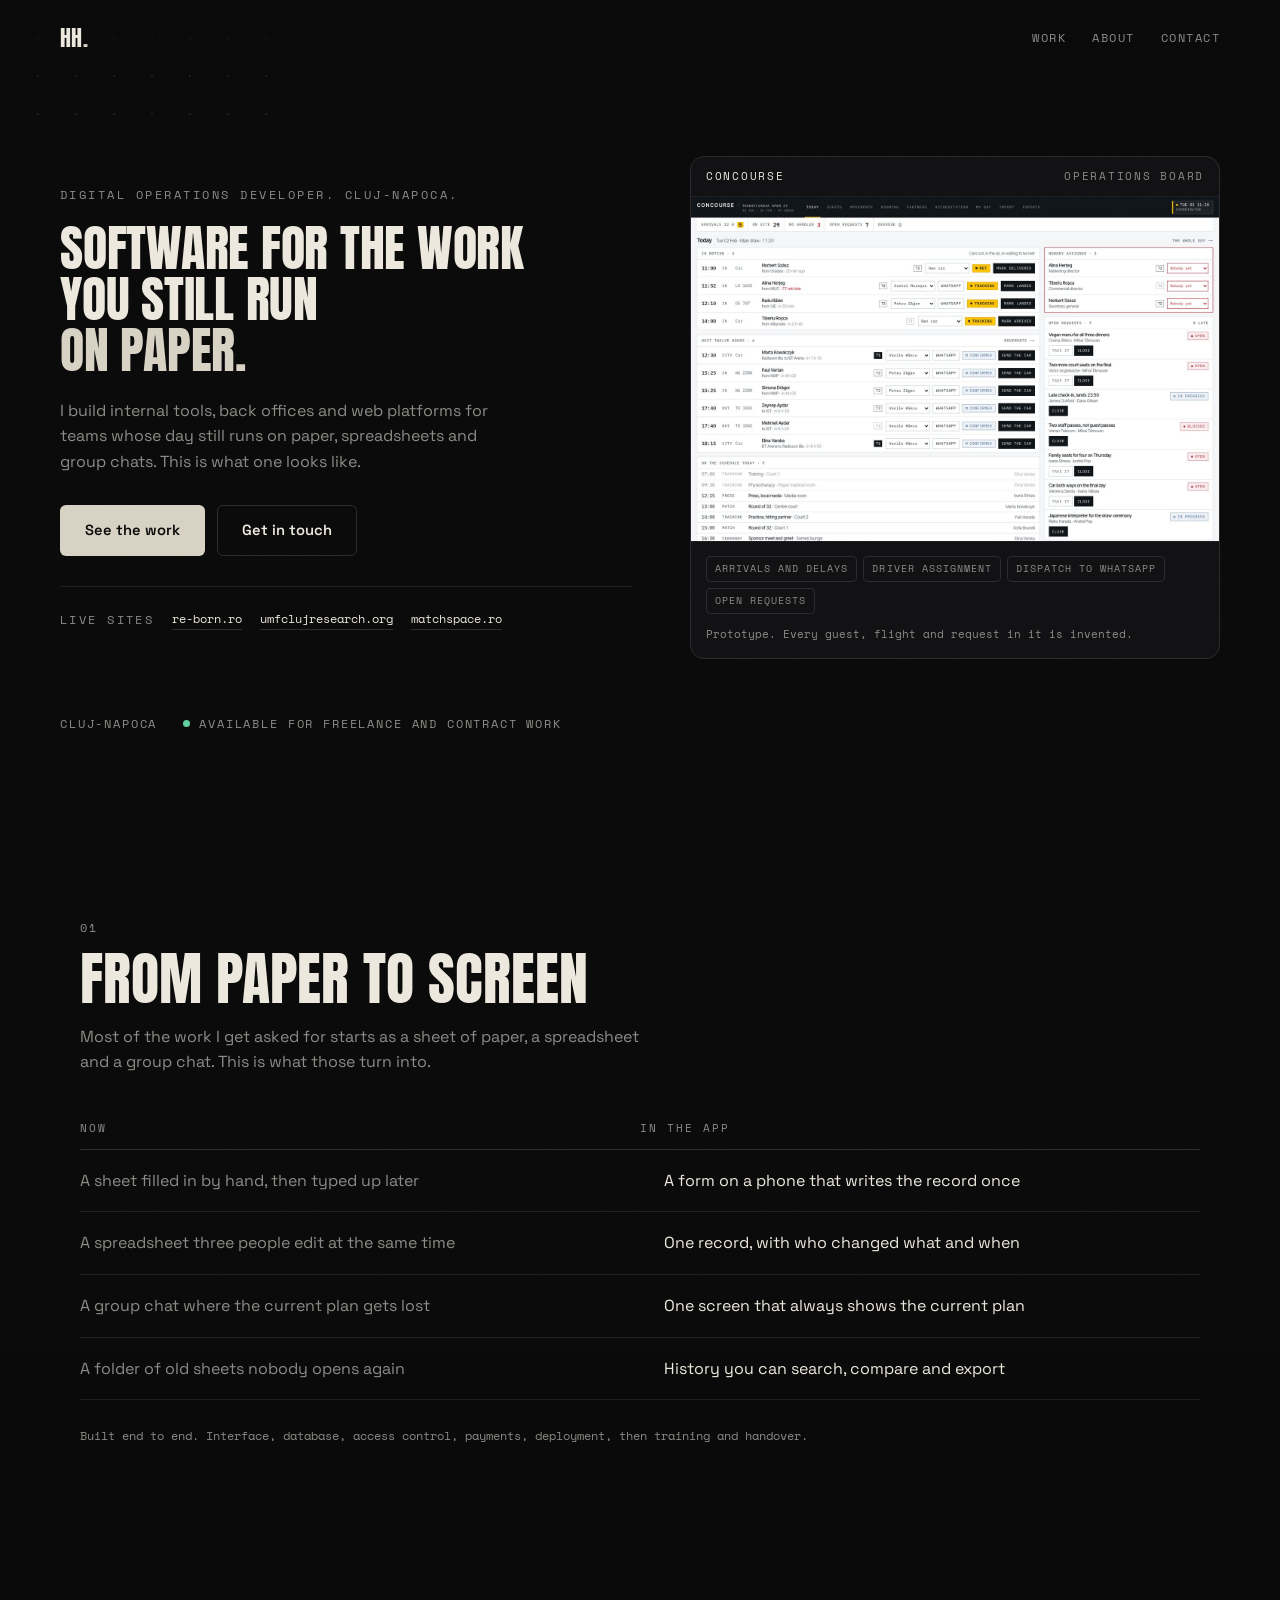
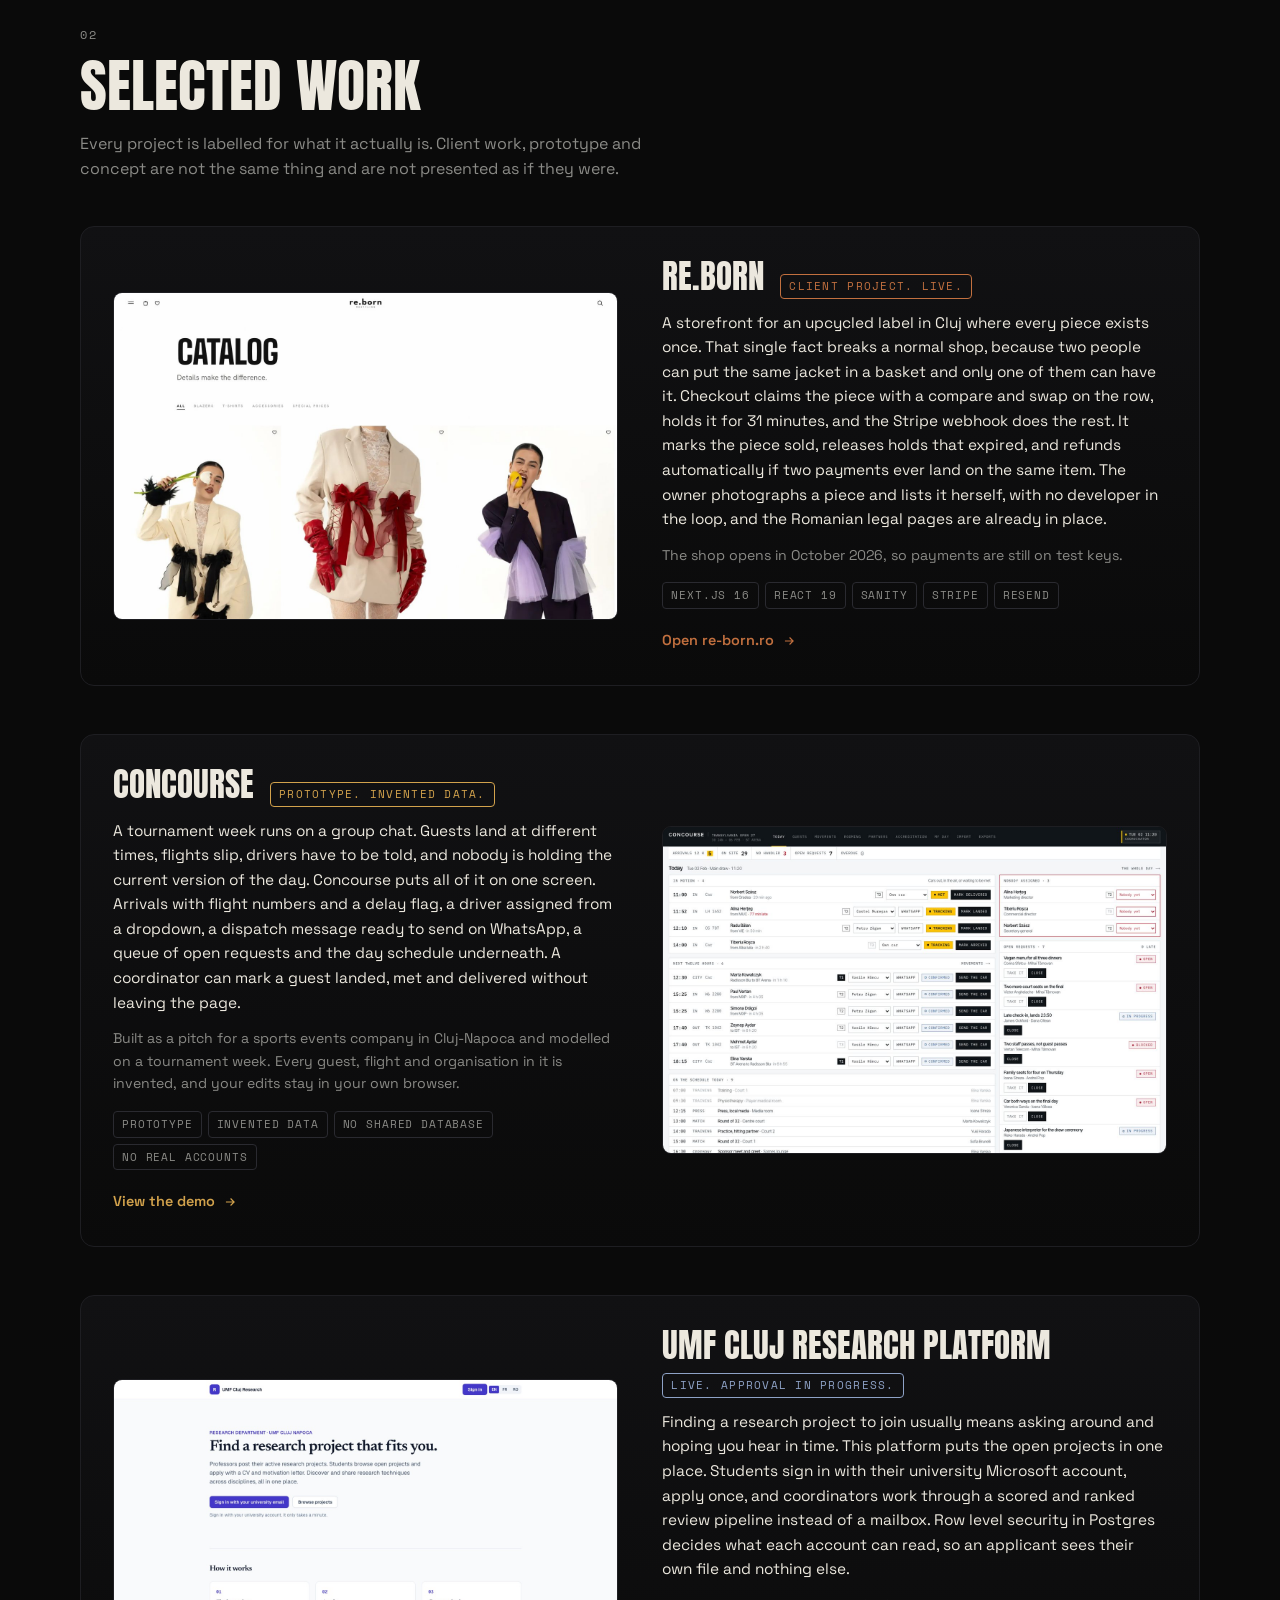
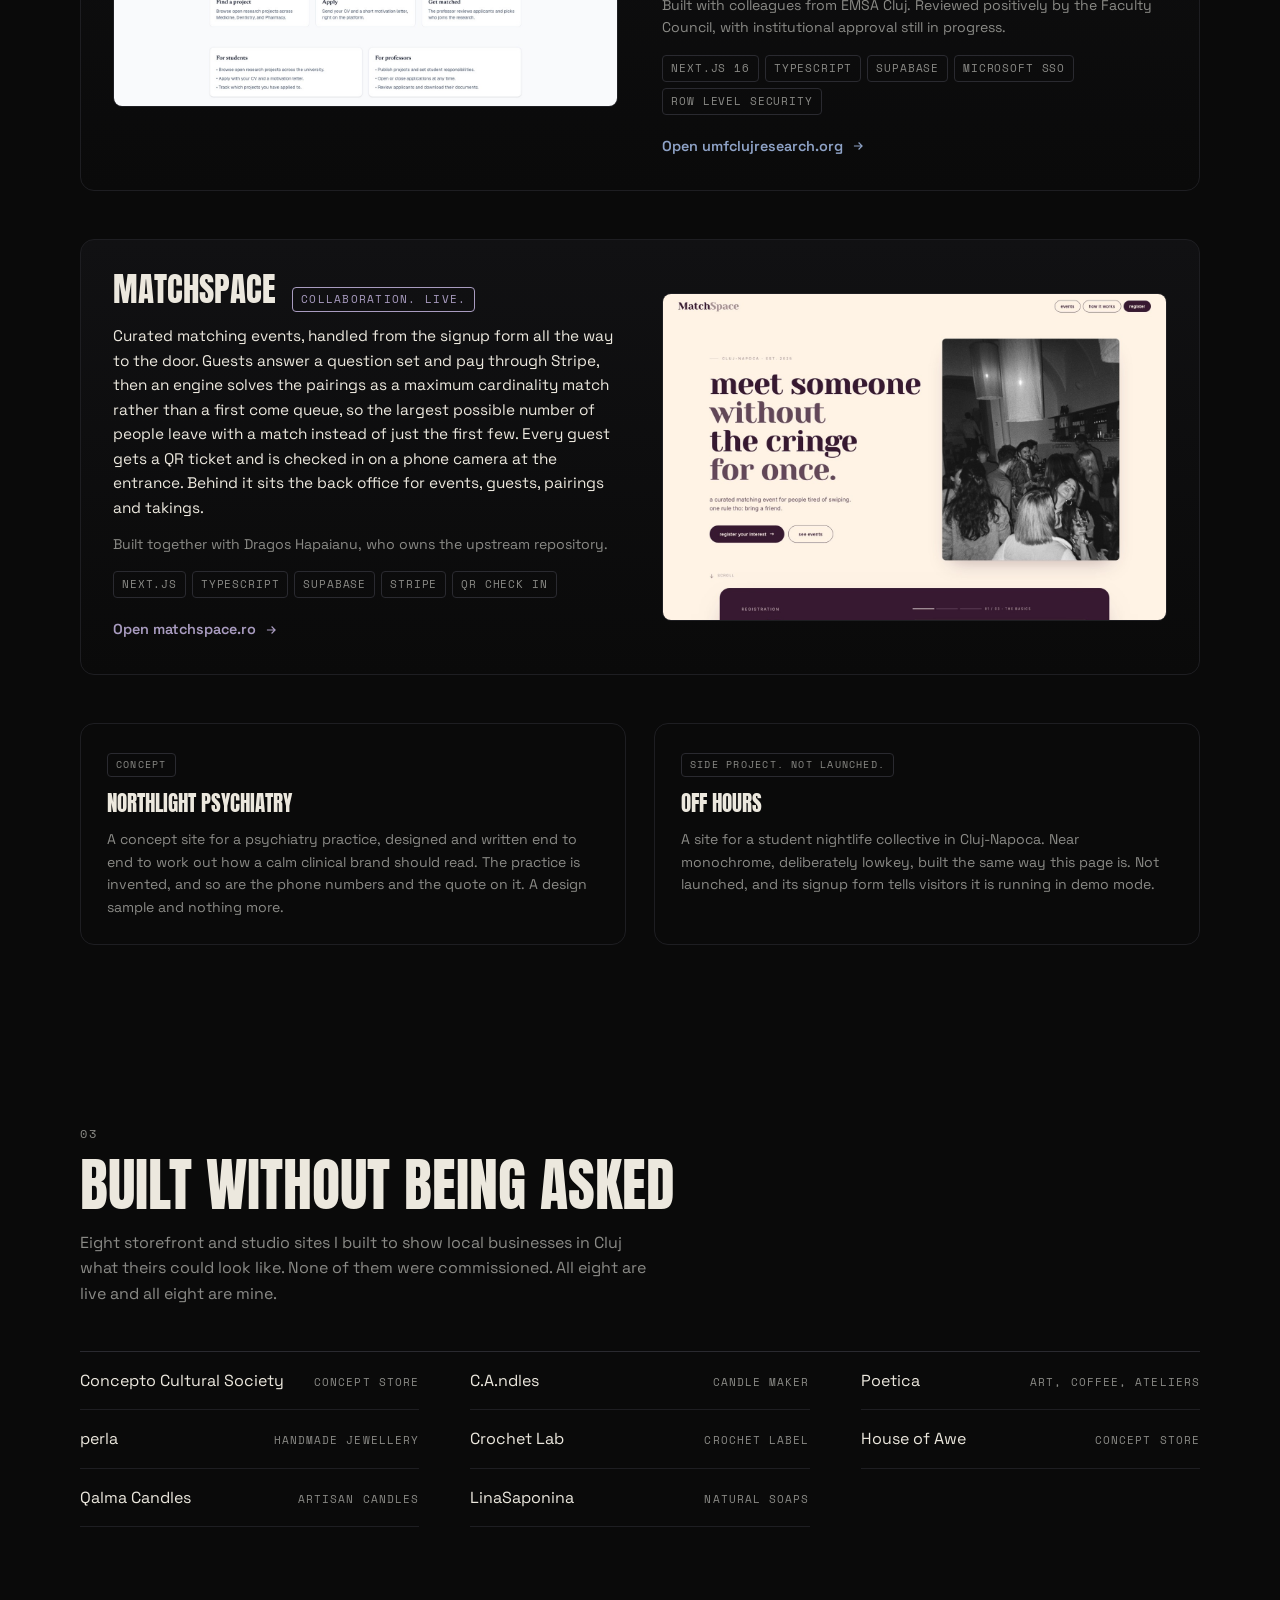
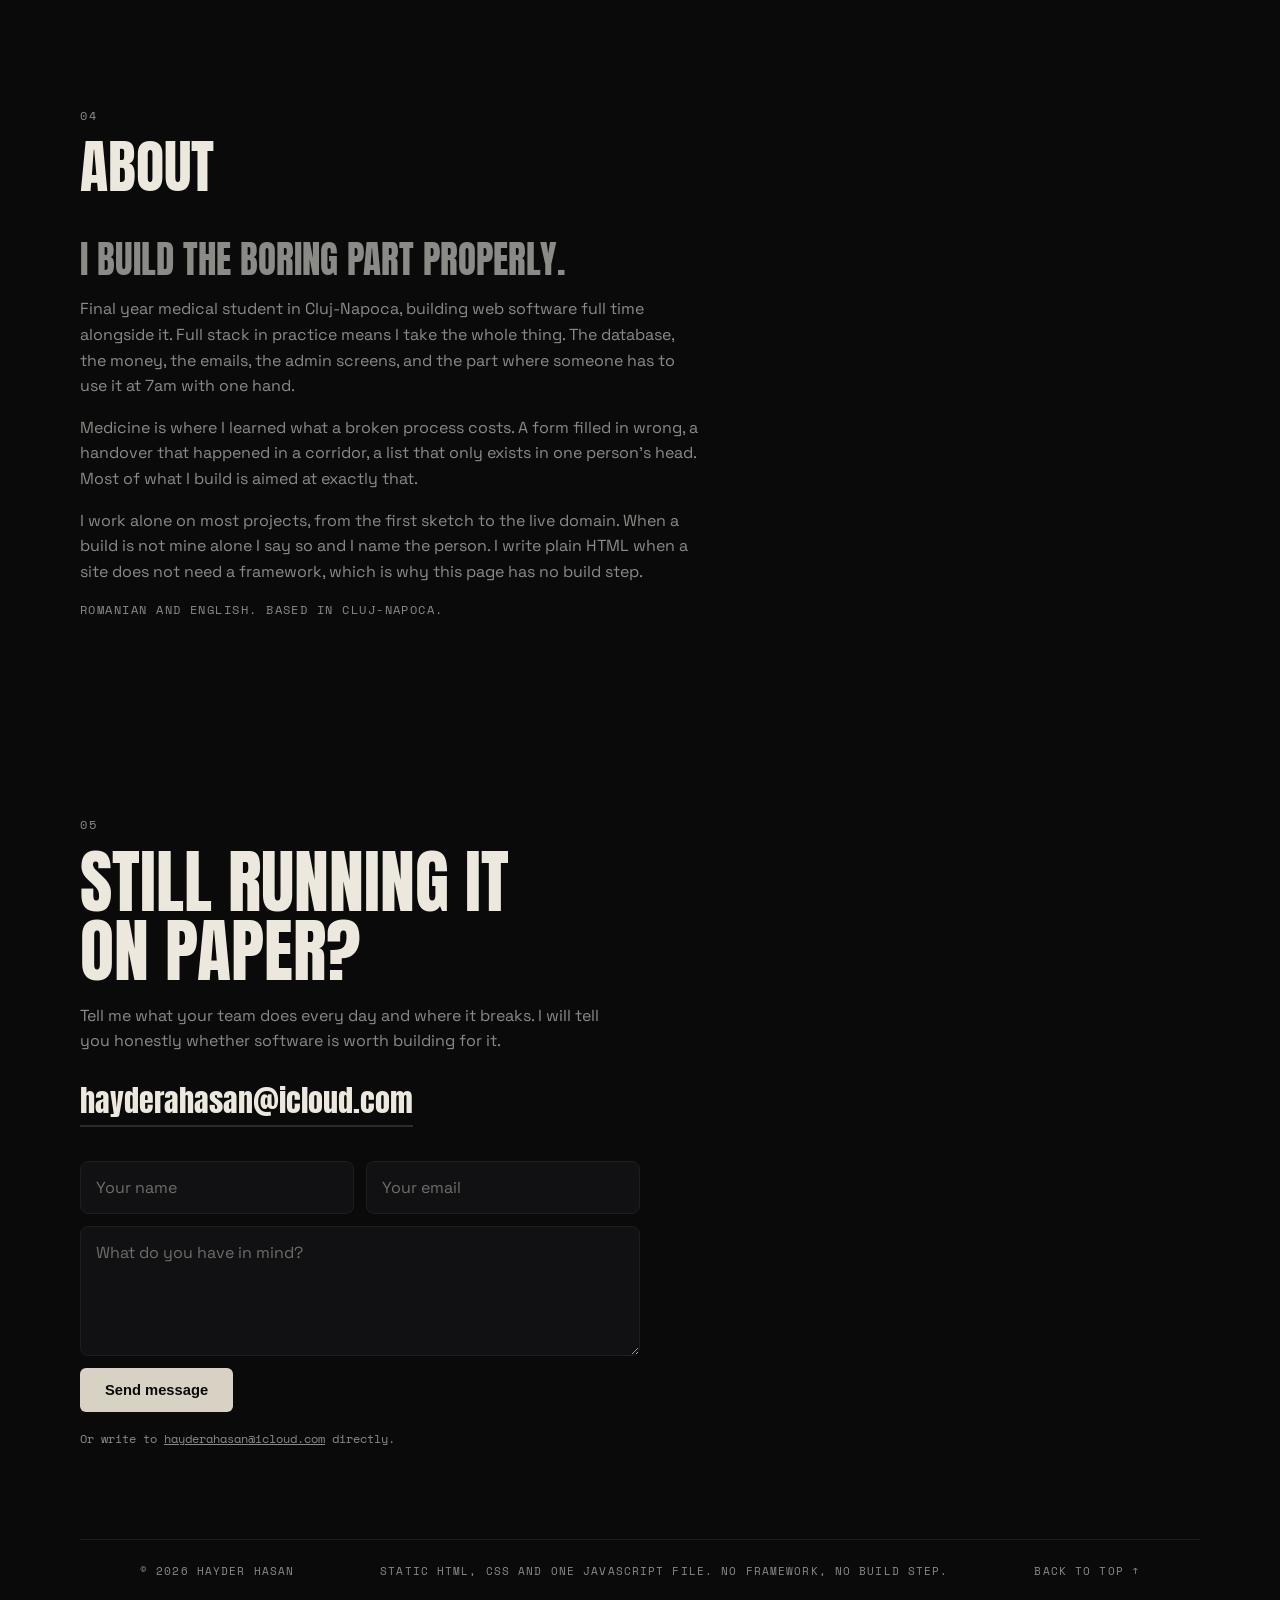
==== commit 00aa5871: "Reposition the site around operations and internal tools The CV now links here, so the page had to s" ====
--- a/index.html
+++ b/index.html
@@ -1,240 +1,273 @@
 <!DOCTYPE html>
-<html lang="ro">
+<html lang="en">
 <head>
   <meta charset="UTF-8" />
   <meta name="viewport" content="width=device-width, initial-scale=1.0" />
-  <title>Hayder Hasan</title>
-  <meta name="description" id="metaDesc" content="Web designer și developer în Cluj. Proiecte recente: re.born, Concourse, MatchSpace, UMF Cluj Research și un concept pentru un cabinet de psihiatrie." />
-
-  <meta property="og:title" content="Hayder Hasan" />
-  <meta property="og:description" content="Site-uri și aplicații web." />
+
+  <title>Hayder Hasan. Internal tools and web platforms.</title>
+  <meta name="description" content="Digital operations developer in Cluj-Napoca. Internal tools, back offices and web platforms for teams whose work still runs on paper, spreadsheets and group chats." />
+  <link rel="canonical" href="https://hayderahasan.com/" />
+
+  <meta property="og:title" content="Hayder Hasan. Internal tools and web platforms." />
+  <meta property="og:description" content="Digital operations developer in Cluj-Napoca. Software for the work you still run on paper." />
   <meta property="og:type" content="website" />
-  <meta property="og:url" content="https://hayderahasan.com" />
+  <meta property="og:site_name" content="Hayder Hasan" />
+  <meta property="og:url" content="https://hayderahasan.com/" />
   <meta property="og:image" content="https://hayderahasan.com/assets/og.jpg" />
+  <meta property="og:image:width" content="1200" />
+  <meta property="og:image:height" content="630" />
   <meta name="twitter:card" content="summary_large_image" />
-  <meta name="theme-color" content="#100f0d" />
-
-  <link rel="alternate" hreflang="ro" href="https://hayderahasan.com/" />
-  <link rel="alternate" hreflang="en" href="https://hayderahasan.com/?lang=en" />
-  <link rel="alternate" hreflang="x-default" href="https://hayderahasan.com/" />
-
-  <!-- Favicon, inline so there is zero extra request -->
-  <link rel="icon" href="data:image/svg+xml,<svg xmlns='http://www.w3.org/2000/svg' viewBox='0 0 100 100'><rect width='100' height='100' rx='22' fill='%23100f0d'/><text x='50' y='69' font-size='54' font-family='Georgia,serif' fill='%23ded5c2' text-anchor='middle'>H</text></svg>" />
+  <meta name="twitter:image" content="https://hayderahasan.com/assets/og.jpg" />
+  <meta name="theme-color" content="#0a0a0a" />
+
+  <link rel="icon" href="data:image/svg+xml,<svg xmlns='http://www.w3.org/2000/svg' viewBox='0 0 100 100'><rect width='100' height='100' fill='%230a0a0a'/><text x='50' y='70' font-size='58' font-family='Arial' font-weight='900' fill='%23d8d2c4' text-anchor='middle'>H</text></svg>" />
 
   <link rel="preconnect" href="https://fonts.googleapis.com" />
   <link rel="preconnect" href="https://fonts.gstatic.com" crossorigin />
-  <link href="https://fonts.googleapis.com/css2?family=Instrument+Serif:ital@0;1&family=Inter:wght@400;500;600&display=swap" rel="stylesheet" />
+  <link href="https://fonts.googleapis.com/css2?family=Anton&family=Space+Grotesk:wght@400;500;600;700&family=Space+Mono:wght@400;700&display=swap" rel="stylesheet" />
 
   <link rel="stylesheet" href="css/styles.css" />
+  <script>document.documentElement.className += " js";</script>
 </head>
 <body>
-  <!-- film grain overlay -->
   <div class="grain" aria-hidden="true"></div>
-
-  <!-- NAV -->
-  <header class="nav" id="nav">
-    <a href="#top" class="nav__logo" aria-label="Hayder Hasan"><span class="nav__logo-full">Hayder Hasan</span><span class="nav__logo-short" aria-hidden="true">HH</span><span class="nav__dot">.</span></a>
-    <div class="nav__right">
-      <nav class="nav__links">
-        <a href="#work" data-en="Work" data-ro="Proiecte">Proiecte</a>
-        <a href="#about" data-en="About" data-ro="Despre">Despre</a>
-        <a href="#contact" data-en="Contact" data-ro="Contact">Contact</a>
-      </nav>
-      <div class="lang" id="lang" role="group" data-aria-en="Language" data-aria-ro="Limbă" aria-label="Limbă">
-        <button type="button" class="lang__btn" data-lang="ro">RO</button>
-        <span class="lang__sep" aria-hidden="true"></span>
-        <button type="button" class="lang__btn" data-lang="en">EN</button>
+  <div class="progress" id="progress" aria-hidden="true"></div>
+  <a class="skip" href="#paper">Skip to the work</a>
+
+  <header class="nav" id="top">
+    <a href="#top" class="nav__logo">HH<span class="nav__dot">.</span></a>
+    <nav class="nav__links" aria-label="Primary">
+      <a href="#work">Work</a>
+      <a href="#about">About</a>
+      <a href="#contact">Contact</a>
+    </nav>
+  </header>
+
+  <!-- HERO -->
+  <section class="hero">
+    <canvas class="hero__canvas" id="grid" aria-hidden="true"></canvas>
+
+    <div class="hero__inner">
+      <div class="hero__copy">
+        <p class="hero__eyebrow reveal">Digital operations developer. Cluj-Napoca.</p>
+        <h1 class="hero__title reveal">Software for the work<br />you still run<br /><span class="accent">on paper.</span></h1>
+        <p class="hero__sub reveal">I build internal tools, back offices and web platforms for teams whose day still runs on paper, spreadsheets and group chats. This is what one looks like.</p>
+        <div class="hero__actions reveal">
+          <a href="#work" class="btn btn--accent">See the work</a>
+          <a href="#contact" class="btn btn--ghost">Get in touch</a>
+        </div>
+        <div class="hero__live reveal">
+          <span class="hero__live-label">Live sites</span>
+          <a href="https://re-born.ro" target="_blank" rel="noopener">re-born.ro</a>
+          <a href="https://umfclujresearch.org" target="_blank" rel="noopener">umfclujresearch.org</a>
+          <a href="https://matchspace.ro" target="_blank" rel="noopener">matchspace.ro</a>
+        </div>
       </div>
-    </div>
-  </header>
-
-  <!-- HERO -->
-  <section class="hero" id="top">
-    <div class="hero__glow" aria-hidden="true"></div>
-
-    <div class="hero__inner">
-      <p class="label hero__eyebrow" data-en="Web designer and developer" data-ro="Web designer și developer">Web designer și developer</p>
-      <h1 class="hero__title" data-en="Websites and <em>web apps</em>." data-ro="Site-uri și <em>aplicații web</em>.">Site-uri și <em>aplicații web</em>.</h1>
-      <p class="hero__sub" data-en="I design and build them from the first idea to the live site." data-ro="Le proiectez și le construiesc, de la prima idee până la site-ul live.">Le proiectez și le construiesc, de la prima idee până la site-ul live.</p>
-      <div class="hero__actions">
-        <a href="#work" class="btn btn--accent" data-en="See the work" data-ro="Vezi proiectele">Vezi proiectele</a>
-        <a href="#contact" class="btn btn--ghost" data-en="Get in touch" data-ro="Scrie-mi">Scrie-mi</a>
-      </div>
+
+      <figure class="proof reveal">
+        <div class="proof__bar"><span>Concourse</span><span>Operations board</span></div>
+        <img class="proof__img" src="assets/concourse.jpg" alt="The Concourse operations board, showing guest arrivals with flight numbers and a delay flag, driver assignment dropdowns, dispatch buttons and a queue of open requests" width="1400" height="910" />
+        <ul class="proof__keys">
+          <li>Arrivals and delays</li>
+          <li>Driver assignment</li>
+          <li>Dispatch to WhatsApp</li>
+          <li>Open requests</li>
+        </ul>
+        <figcaption class="proof__cap">Prototype. Every guest, flight and request in it is invented.</figcaption>
+      </figure>
     </div>
 
     <div class="hero__meta">
       <span>Cluj-Napoca</span>
-      <span class="hero__avail"><i></i><span data-en="Available for work" data-ro="Disponibil pentru proiecte">Disponibil pentru proiecte</span></span>
-      <span data-en="Design, front end, back end" data-ro="Design, front end, back end">Design, front end, back end</span>
-    </div>
-  </section>
-
-  <!-- QUIET TICKER -->
-  <div class="ticker" aria-hidden="true">
-    <div class="ticker__track">
-      <span data-en="written by hand" data-ro="scris de mână">scris de mână</span><i>&bull;</i><span data-en="no templates" data-ro="fără template-uri">fără template-uri</span><i>&bull;</i><span data-en="shops and platforms" data-ro="magazine și platforme">magazine și platforme</span><i>&bull;</i><span>Cluj-Napoca</span><i>&bull;</i>
-      <span data-en="written by hand" data-ro="scris de mână">scris de mână</span><i>&bull;</i><span data-en="no templates" data-ro="fără template-uri">fără template-uri</span><i>&bull;</i><span data-en="shops and platforms" data-ro="magazine și platforme">magazine și platforme</span><i>&bull;</i><span>Cluj-Napoca</span><i>&bull;</i>
-    </div>
-  </div>
-
-  <!-- WORK -->
+      <span class="hero__avail"><i></i> Available for freelance and contract work</span>
+    </div>
+  </section>
+
+  <!-- 01 PAPER TO SCREEN -->
+  <section class="section paper" id="paper">
+    <div class="section__head reveal">
+      <span class="section__index">01</span>
+      <h2 class="section__title">From paper to screen</h2>
+      <p class="section__lead">Most of the work I get asked for starts as a sheet of paper, a spreadsheet and a group chat. This is what those turn into.</p>
+    </div>
+
+    <table class="swap reveal">
+      <thead>
+        <tr><th scope="col">Now</th><th scope="col">In the app</th></tr>
+      </thead>
+      <tbody>
+        <tr><td>A sheet filled in by hand, then typed up later</td><td>A form on a phone that writes the record once</td></tr>
+        <tr><td>A spreadsheet three people edit at the same time</td><td>One record, with who changed what and when</td></tr>
+        <tr><td>A group chat where the current plan gets lost</td><td>One screen that always shows the current plan</td></tr>
+        <tr><td>A folder of old sheets nobody opens again</td><td>History you can search, compare and export</td></tr>
+      </tbody>
+    </table>
+    <p class="swap__foot reveal">Built end to end. Interface, database, access control, payments, deployment, then training and handover.</p>
+  </section>
+
+  <!-- 02 WORK -->
   <section class="section work" id="work">
     <div class="section__head reveal">
-      <span class="label" data-en="01 &nbsp;Work" data-ro="01 &nbsp;Proiecte">01 &nbsp;Proiecte</span>
-      <h2 class="section__title" data-en="Recent work." data-ro="Proiecte recente.">Proiecte recente.</h2>
-      <p class="section__lead" data-en="Five projects. Each one says what it actually is." data-ro="Cinci proiecte. Fiecare spune exact ce este.">Cinci proiecte. Fiecare spune exact ce este.</p>
+      <span class="section__index">02</span>
+      <h2 class="section__title">Selected work</h2>
+      <p class="section__lead">Every project is labelled for what it actually is. Client work, prototype and concept are not the same thing and are not presented as if they were.</p>
     </div>
 
     <ul class="projects">
 
-      <!-- RE.BORN -->
-      <li class="project reveal" data-accent="#dd6a52">
-        <a class="project__link" href="https://re-born.ro" target="_blank" rel="noopener" data-aria-en="re.born, opens in a new tab" data-aria-ro="re.born, se deschide într-o filă nouă" aria-label="re.born, se deschide într-o filă nouă">
-          <div class="project__media">
-            <img src="assets/reborn.jpg" alt="re.born" class="mock" loading="lazy" width="1400" height="910" />
-            <span class="project__tag" data-en="Client build &middot; Fashion" data-ro="Proiect client &middot; Modă">Proiect client &middot; Modă</span>
+      <li class="project reveal" data-accent="#c2703f">
+        <article class="project__link">
+          <div class="project__media">
+            <img src="assets/reborn.jpg" alt="The re.born catalog page, showing category filters and a grid of one of one garments" class="mock" loading="lazy" width="1400" height="910" />
           </div>
           <div class="project__body">
             <div class="project__top">
               <h3 class="project__name">re.born</h3>
-              <span class="project__year">2026</span>
-            </div>
-            <p class="project__desc" data-en="An online shop for a Romanian upcycled fashion label. Every piece is one of a kind, so the shop holds your piece for half an hour while you pay, and two people can never buy the same one." data-ro="Magazin online pentru un brand românesc de modă upcycled. Fiecare piesă este unicat, așa că magazinul îți ține piesa o jumătate de oră cât timp plătești, iar doi oameni nu pot cumpăra aceeași piesă.">Magazin online pentru un brand românesc de modă upcycled. Fiecare piesă este unicat, așa că magazinul îți ține piesa o jumătate de oră cât timp plătești, iar doi oameni nu pot cumpăra aceeași piesă.</p>
-            <p class="project__note" data-en="Built for the brand. The shop opens in October 2026." data-ro="Construit pentru brand. Magazinul se deschide în octombrie 2026.">Construit pentru brand. Magazinul se deschide în octombrie 2026.</p>
-            <div class="project__stack">
-              <span>Next.js</span><span>TypeScript</span><span>Sanity CMS</span><span>Stripe</span><span>Tailwind</span>
-            </div>
-            <span class="project__cta" data-en="Visit the site <svg viewBox=&quot;0 0 24 24&quot; width=&quot;14&quot; height=&quot;14&quot;><path d=&quot;M5 12h14M13 6l6 6-6 6&quot; fill=&quot;none&quot; stroke=&quot;currentColor&quot; stroke-width=&quot;2&quot;/></svg>" data-ro="Vezi site-ul <svg viewBox=&quot;0 0 24 24&quot; width=&quot;14&quot; height=&quot;14&quot;><path d=&quot;M5 12h14M13 6l6 6-6 6&quot; fill=&quot;none&quot; stroke=&quot;currentColor&quot; stroke-width=&quot;2&quot;/></svg>">Vezi site-ul <svg viewBox="0 0 24 24" width="14" height="14"><path d="M5 12h14M13 6l6 6-6 6" fill="none" stroke="currentColor" stroke-width="2"/></svg></span>
-          </div>
-        </a>
-      </li>
-
-      <!-- CONCOURSE -->
-      <li class="project reveal" data-accent="#ffc300">
-        <a class="project__link" href="https://concourse-roan.vercel.app" target="_blank" rel="noopener" data-aria-en="Concourse, opens in a new tab" data-aria-ro="Concourse, se deschide într-o filă nouă" aria-label="Concourse, se deschide într-o filă nouă">
-          <div class="project__media">
-            <img src="assets/concourse.jpg" alt="Concourse" class="mock" loading="lazy" width="1400" height="910" />
-            <span class="project__tag" data-en="Demo &middot; Operations" data-ro="Demo &middot; Operațiuni">Demo &middot; Operațiuni</span>
+              <span class="project__status">Client project. Live.</span>
+            </div>
+            <p class="project__desc">A storefront for an upcycled label in Cluj where every piece exists once. That single fact breaks a normal shop, because two people can put the same jacket in a basket and only one of them can have it. Checkout claims the piece with a compare and swap on the row, holds it for 31 minutes, and the Stripe webhook does the rest. It marks the piece sold, releases holds that expired, and refunds automatically if two payments ever land on the same item. The owner photographs a piece and lists it herself, with no developer in the loop, and the Romanian legal pages are already in place.</p>
+            <p class="project__note">The shop opens in October 2026, so payments are still on test keys.</p>
+            <div class="project__stack"><span>Next.js 16</span><span>React 19</span><span>Sanity</span><span>Stripe</span><span>Resend</span></div>
+            <a class="project__cta" href="https://re-born.ro" target="_blank" rel="noopener">Open re-born.ro <svg viewBox="0 0 24 24" width="14" height="14" aria-hidden="true"><path d="M5 12h14M13 6l6 6-6 6" fill="none" stroke="currentColor" stroke-width="2"/></svg></a>
+          </div>
+        </article>
+      </li>
+
+      <li class="project reveal" data-accent="#d2a24c">
+        <article class="project__link">
+          <div class="project__media">
+            <img src="assets/concourse.jpg" alt="The Concourse operations board showing arrivals, drivers and open requests" class="mock" loading="lazy" width="1400" height="910" />
           </div>
           <div class="project__body">
             <div class="project__top">
               <h3 class="project__name">Concourse</h3>
-              <span class="project__year">2026</span>
-            </div>
-            <p class="project__desc" data-en="A control room for the team running a tennis tournament. Flights, drivers, rooms and guest requests on one live board, so nobody gets forgotten at the airport." data-ro="Un panou de control pentru echipa care organizează un turneu de tenis. Zboruri, șoferi, cazare și cereri, toate într-un singur loc, ca să nu rămână nimeni uitat la aeroport.">Un panou de control pentru echipa care organizează un turneu de tenis. Zboruri, șoferi, cazare și cereri, toate într-un singur loc, ca să nu rămână nimeni uitat la aeroport.</p>
-            <p class="project__note" data-en="A demo. Every guest and booking in it is invented." data-ro="Un demo. Toți invitații și toate rezervările sunt inventate.">Un demo. Toți invitații și toate rezervările sunt inventate.</p>
-            <div class="project__stack">
-              <span>Next.js</span><span>TypeScript</span><span>Tailwind</span>
-            </div>
-            <span class="project__cta" data-en="Open the demo <svg viewBox=&quot;0 0 24 24&quot; width=&quot;14&quot; height=&quot;14&quot;><path d=&quot;M5 12h14M13 6l6 6-6 6&quot; fill=&quot;none&quot; stroke=&quot;currentColor&quot; stroke-width=&quot;2&quot;/></svg>" data-ro="Deschide demo-ul <svg viewBox=&quot;0 0 24 24&quot; width=&quot;14&quot; height=&quot;14&quot;><path d=&quot;M5 12h14M13 6l6 6-6 6&quot; fill=&quot;none&quot; stroke=&quot;currentColor&quot; stroke-width=&quot;2&quot;/></svg>">Deschide demo-ul <svg viewBox="0 0 24 24" width="14" height="14"><path d="M5 12h14M13 6l6 6-6 6" fill="none" stroke="currentColor" stroke-width="2"/></svg></span>
-          </div>
-        </a>
-      </li>
-
-      <!-- MATCHSPACE -->
-      <li class="project reveal" data-accent="#cfa3c2">
-        <a class="project__link" href="https://matchspace.ro" target="_blank" rel="noopener" data-aria-en="MatchSpace, opens in a new tab" data-aria-ro="MatchSpace, se deschide într-o filă nouă" aria-label="MatchSpace, se deschide într-o filă nouă">
-          <div class="project__media">
-            <img src="assets/matchspace.jpg" alt="MatchSpace" class="mock" loading="lazy" width="1400" height="910" />
-            <span class="project__tag" data-en="Web app &middot; Events" data-ro="Aplicație web &middot; Evenimente">Aplicație web &middot; Evenimente</span>
+              <span class="project__status">Prototype. Invented data.</span>
+            </div>
+            <p class="project__desc">A tournament week runs on a group chat. Guests land at different times, flights slip, drivers have to be told, and nobody is holding the current version of the day. Concourse puts all of it on one screen. Arrivals with flight numbers and a delay flag, a driver assigned from a dropdown, a dispatch message ready to send on WhatsApp, a queue of open requests and the day schedule underneath. A coordinator can mark a guest landed, met and delivered without leaving the page.</p>
+            <p class="project__note">Built as a pitch for a sports events company in Cluj-Napoca and modelled on a tournament week. Every guest, flight and organisation in it is invented, and your edits stay in your own browser.</p>
+            <div class="project__stack"><span>Prototype</span><span>Invented data</span><span>No shared database</span><span>No real accounts</span></div>
+            <a class="project__cta" href="https://concourse-roan.vercel.app" target="_blank" rel="noopener">View the demo <svg viewBox="0 0 24 24" width="14" height="14" aria-hidden="true"><path d="M5 12h14M13 6l6 6-6 6" fill="none" stroke="currentColor" stroke-width="2"/></svg></a>
+          </div>
+        </article>
+      </li>
+
+      <li class="project reveal" data-accent="#8ea2c6">
+        <article class="project__link">
+          <div class="project__media">
+            <img src="assets/umfcluj.jpg" alt="The UMF Cluj Research Platform home page" class="mock" loading="lazy" width="1400" height="910" />
+          </div>
+          <div class="project__body">
+            <div class="project__top">
+              <h3 class="project__name">UMF Cluj Research Platform</h3>
+              <span class="project__status">Live. Approval in progress.</span>
+            </div>
+            <p class="project__desc">Finding a research project to join usually means asking around and hoping you hear in time. This platform puts the open projects in one place. Students sign in with their university Microsoft account, apply once, and coordinators work through a scored and ranked review pipeline instead of a mailbox. Row level security in Postgres decides what each account can read, so an applicant sees their own file and nothing else.</p>
+            <p class="project__note">Built with colleagues from EMSA Cluj. Reviewed positively by the Faculty Council, with institutional approval still in progress.</p>
+            <div class="project__stack"><span>Next.js 16</span><span>TypeScript</span><span>Supabase</span><span>Microsoft SSO</span><span>Row level security</span></div>
+            <a class="project__cta" href="https://umfclujresearch.org" target="_blank" rel="noopener">Open umfclujresearch.org <svg viewBox="0 0 24 24" width="14" height="14" aria-hidden="true"><path d="M5 12h14M13 6l6 6-6 6" fill="none" stroke="currentColor" stroke-width="2"/></svg></a>
+          </div>
+        </article>
+      </li>
+
+      <li class="project reveal" data-accent="#a99cc0">
+        <article class="project__link">
+          <div class="project__media">
+            <img src="assets/matchspace.jpg" alt="The MatchSpace landing page" class="mock" loading="lazy" width="1400" height="910" />
           </div>
           <div class="project__body">
             <div class="project__top">
               <h3 class="project__name">MatchSpace</h3>
-              <span class="project__year">2026</span>
-            </div>
-            <p class="project__desc" data-en="Curated matching events. Guests answer a few questions, the app pairs them up, and the door team checks them in with a QR ticket." data-ro="Evenimente de matching. Invitații răspund la câteva întrebări, aplicația îi pune în pereche, iar la intrare sunt verificați cu un bilet QR.">Evenimente de matching. Invitații răspund la câteva întrebări, aplicația îi pune în pereche, iar la intrare sunt verificați cu un bilet QR.</p>
-            <p class="project__note" data-en="Built together with Dragoș Hapaianu." data-ro="Construit împreună cu Dragoș Hapaianu.">Construit împreună cu Dragoș Hapaianu.</p>
-            <div class="project__stack">
-              <span>Next.js</span><span>TypeScript</span><span>Supabase</span><span>Stripe</span>
-            </div>
-            <span class="project__cta" data-en="Visit the site <svg viewBox=&quot;0 0 24 24&quot; width=&quot;14&quot; height=&quot;14&quot;><path d=&quot;M5 12h14M13 6l6 6-6 6&quot; fill=&quot;none&quot; stroke=&quot;currentColor&quot; stroke-width=&quot;2&quot;/></svg>" data-ro="Vezi site-ul <svg viewBox=&quot;0 0 24 24&quot; width=&quot;14&quot; height=&quot;14&quot;><path d=&quot;M5 12h14M13 6l6 6-6 6&quot; fill=&quot;none&quot; stroke=&quot;currentColor&quot; stroke-width=&quot;2&quot;/></svg>">Vezi site-ul <svg viewBox="0 0 24 24" width="14" height="14"><path d="M5 12h14M13 6l6 6-6 6" fill="none" stroke="currentColor" stroke-width="2"/></svg></span>
-          </div>
-        </a>
-      </li>
-
-      <!-- UMF CLUJ RESEARCH -->
-      <li class="project reveal" data-accent="#818cf8">
-        <a class="project__link" href="https://umfclujresearch.org" target="_blank" rel="noopener" data-aria-en="UMF Cluj Research, opens in a new tab" data-aria-ro="UMF Cluj Research, se deschide într-o filă nouă" aria-label="UMF Cluj Research, se deschide într-o filă nouă">
-          <div class="project__media">
-            <img src="assets/umfcluj.jpg" alt="UMF Cluj Research" class="mock" loading="lazy" width="1400" height="910" />
-            <span class="project__tag" data-en="Platform &middot; Education" data-ro="Platformă &middot; Educație">Platformă &middot; Educație</span>
-          </div>
-          <div class="project__body">
-            <div class="project__top">
-              <h3 class="project__name">UMF Cluj Research</h3>
-              <span class="project__year">2026</span>
-            </div>
-            <p class="project__desc" data-en="A place for medical students to find research to join. Professors post their open projects, students browse by field and apply in one step." data-ro="Un loc unde studenții la medicină găsesc proiecte de cercetare. Profesorii își postează proiectele deschise, studenții caută după domeniu și aplică într-un singur pas.">Un loc unde studenții la medicină găsesc proiecte de cercetare. Profesorii își postează proiectele deschise, studenții caută după domeniu și aplică într-un singur pas.</p>
-            <p class="project__note" data-en="Built independently as a student. Not an official university platform." data-ro="Construit independent, ca student. Nu este o platformă oficială a universității.">Construit independent, ca student. Nu este o platformă oficială a universității.</p>
-            <div class="project__stack">
-              <span>Next.js</span><span>TypeScript</span><span>Supabase</span><span>Postgres</span>
-            </div>
-            <span class="project__cta" data-en="Visit the site <svg viewBox=&quot;0 0 24 24&quot; width=&quot;14&quot; height=&quot;14&quot;><path d=&quot;M5 12h14M13 6l6 6-6 6&quot; fill=&quot;none&quot; stroke=&quot;currentColor&quot; stroke-width=&quot;2&quot;/></svg>" data-ro="Vezi site-ul <svg viewBox=&quot;0 0 24 24&quot; width=&quot;14&quot; height=&quot;14&quot;><path d=&quot;M5 12h14M13 6l6 6-6 6&quot; fill=&quot;none&quot; stroke=&quot;currentColor&quot; stroke-width=&quot;2&quot;/></svg>">Vezi site-ul <svg viewBox="0 0 24 24" width="14" height="14"><path d="M5 12h14M13 6l6 6-6 6" fill="none" stroke="currentColor" stroke-width="2"/></svg></span>
-          </div>
-        </a>
-      </li>
-
-      <!-- NORTHLIGHT PSYCHIATRY -->
-      <li class="project reveal" data-accent="#7fa593">
-        <a class="project__link" href="work/psychiatry/index.html" target="_blank" rel="noopener" data-aria-en="Northlight Psychiatry concept, opens in a new tab" data-aria-ro="Conceptul Northlight Psychiatry, se deschide într-o filă nouă" aria-label="Conceptul Northlight Psychiatry, se deschide într-o filă nouă">
-          <div class="project__media">
-            <img src="assets/psychiatry.jpg" alt="Northlight Psychiatry" class="mock" loading="lazy" width="1400" height="910" />
-            <span class="project__tag" data-en="Concept &middot; Healthcare" data-ro="Concept &middot; Sănătate">Concept &middot; Sănătate</span>
-          </div>
-          <div class="project__body">
-            <div class="project__top">
-              <h3 class="project__name">Northlight Psychiatry</h3>
-              <span class="project__year">2026</span>
-            </div>
-            <p class="project__desc" data-en="A concept site for a psychiatry practice in Toronto. Calm and clear, built around what the practice helps with and an easy way to book." data-ro="Un site concept pentru un cabinet de psihiatrie din Toronto. Calm și clar, construit în jurul a ceea ce tratează cabinetul și al unei programări simple.">Un site concept pentru un cabinet de psihiatrie din Toronto. Calm și clar, construit în jurul a ceea ce tratează cabinetul și al unei programări simple.</p>
-            <p class="project__note" data-en="A concept with sample content, not a real practice." data-ro="Un concept cu conținut de exemplu, nu un cabinet real.">Un concept cu conținut de exemplu, nu un cabinet real.</p>
-            <div class="project__stack">
-              <span>Design</span><span>HTML</span><span>CSS</span>
-            </div>
-            <span class="project__cta" data-en="View the concept <svg viewBox=&quot;0 0 24 24&quot; width=&quot;14&quot; height=&quot;14&quot;><path d=&quot;M5 12h14M13 6l6 6-6 6&quot; fill=&quot;none&quot; stroke=&quot;currentColor&quot; stroke-width=&quot;2&quot;/></svg>" data-ro="Vezi conceptul <svg viewBox=&quot;0 0 24 24&quot; width=&quot;14&quot; height=&quot;14&quot;><path d=&quot;M5 12h14M13 6l6 6-6 6&quot; fill=&quot;none&quot; stroke=&quot;currentColor&quot; stroke-width=&quot;2&quot;/></svg>">Vezi conceptul <svg viewBox="0 0 24 24" width="14" height="14"><path d="M5 12h14M13 6l6 6-6 6" fill="none" stroke="currentColor" stroke-width="2"/></svg></span>
-          </div>
-        </a>
+              <span class="project__status">Collaboration. Live.</span>
+            </div>
+            <p class="project__desc">Curated matching events, handled from the signup form all the way to the door. Guests answer a question set and pay through Stripe, then an engine solves the pairings as a maximum cardinality match rather than a first come queue, so the largest possible number of people leave with a match instead of just the first few. Every guest gets a QR ticket and is checked in on a phone camera at the entrance. Behind it sits the back office for events, guests, pairings and takings.</p>
+            <p class="project__note">Built together with Dragos Hapaianu, who owns the upstream repository.</p>
+            <div class="project__stack"><span>Next.js</span><span>TypeScript</span><span>Supabase</span><span>Stripe</span><span>QR check in</span></div>
+            <a class="project__cta" href="https://matchspace.ro" target="_blank" rel="noopener">Open matchspace.ro <svg viewBox="0 0 24 24" width="14" height="14" aria-hidden="true"><path d="M5 12h14M13 6l6 6-6 6" fill="none" stroke="currentColor" stroke-width="2"/></svg></a>
+          </div>
+        </article>
       </li>
 
     </ul>
-  </section>
-
-  <!-- ABOUT -->
+
+    <div class="sidework">
+      <a class="sidework__item reveal" href="work/psychiatry/index.html" target="_blank" rel="noopener">
+        <span class="sidework__status">Concept</span>
+        <h3>Northlight Psychiatry</h3>
+        <p>A concept site for a psychiatry practice, designed and written end to end to work out how a calm clinical brand should read. The practice is invented, and so are the phone numbers and the quote on it. A design sample and nothing more.</p>
+      </a>
+      <a class="sidework__item reveal" href="work/off-hours/index.html" target="_blank" rel="noopener">
+        <span class="sidework__status">Side project. Not launched.</span>
+        <h3>OFF HOURS</h3>
+        <p>A site for a student nightlife collective in Cluj-Napoca. Near monochrome, deliberately lowkey, built the same way this page is. Not launched, and its signup form tells visitors it is running in demo mode.</p>
+      </a>
+    </div>
+  </section>
+
+  <!-- 03 SPEC BUILDS -->
+  <section class="section specs" id="specs">
+    <div class="section__head reveal">
+      <span class="section__index">03</span>
+      <h2 class="section__title">Built without being asked</h2>
+      <p class="section__lead">Eight storefront and studio sites I built to show local businesses in Cluj what theirs could look like. None of them were commissioned. All eight are live and all eight are mine.</p>
+    </div>
+    <ul class="specs__grid reveal">
+      <li><a href="https://conceptoculture.vercel.app" target="_blank" rel="noopener">Concepto Cultural Society <span>concept store</span></a></li>
+      <li><a href="https://costina-candles.vercel.app" target="_blank" rel="noopener">C.A.ndles <span>candle maker</span></a></li>
+      <li><a href="https://atelier-poetica.vercel.app" target="_blank" rel="noopener">Poetica <span>art, coffee, ateliers</span></a></li>
+      <li><a href="https://perla-studioco.vercel.app" target="_blank" rel="noopener">perla <span>handmade jewellery</span></a></li>
+      <li><a href="https://crochet-lab-cluj.vercel.app" target="_blank" rel="noopener">Crochet Lab <span>crochet label</span></a></li>
+      <li><a href="https://house-of-awe.vercel.app" target="_blank" rel="noopener">House of Awe <span>concept store</span></a></li>
+      <li><a href="https://qalma-candles.vercel.app" target="_blank" rel="noopener">Qalma Candles <span>artisan candles</span></a></li>
+      <li><a href="https://lina-saponina.vercel.app" target="_blank" rel="noopener">LinaSaponina <span>natural soaps</span></a></li>
+    </ul>
+  </section>
+
+  <!-- 04 ABOUT -->
   <section class="section about" id="about">
     <div class="section__head reveal">
-      <span class="label" data-en="02 &nbsp;About" data-ro="02 &nbsp;Despre">02 &nbsp;Despre</span>
-      <h2 class="section__title" data-en="About me." data-ro="Despre mine.">Despre mine.</h2>
-    </div>
-
+      <span class="section__index">04</span>
+      <h2 class="section__title">About</h2>
+    </div>
     <div class="about__bio reveal">
-      <p class="about__lead" data-en="I build the whole thing. Design, front end, back end." data-ro="Construiesc tot. Design, front end, back end.">Construiesc tot. Design, front end, back end.</p>
-      <p data-en="I am a medical student in Cluj. I kept building things on the side until it became the main thing." data-ro="Sunt student la medicină în Cluj. Am tot construit site-uri pe lângă facultate, până a devenit lucrul principal.">Sunt student la medicină în Cluj. Am tot construit site-uri pe lângă facultate, până a devenit lucrul principal.</p>
-      <p data-en="I work on my own, so you talk to the person writing the code. If I think an idea is bad, I will say so before I build it." data-ro="Lucrez singur, așa că vorbești direct cu omul care scrie codul. Dacă o idee mi se pare proastă, îți spun înainte să o construiesc.">Lucrez singur, așa că vorbești direct cu omul care scrie codul. Dacă o idee mi se pare proastă, îți spun înainte să o construiesc.</p>
-      <p data-en="When I am not building, I am studying or out running." data-ro="Când nu construiesc, învăț sau alerg.">Când nu construiesc, învăț sau alerg.</p>
-    </div>
-  </section>
-
-  <!-- CONTACT -->
+      <p class="about__lead">I build the boring part properly.</p>
+      <p>Final year medical student in Cluj-Napoca, building web software full time alongside it. Full stack in practice means I take the whole thing. The database, the money, the emails, the admin screens, and the part where someone has to use it at 7am with one hand.</p>
+      <p>Medicine is where I learned what a broken process costs. A form filled in wrong, a handover that happened in a corridor, a list that only exists in one person's head. Most of what I build is aimed at exactly that.</p>
+      <p>I work alone on most projects, from the first sketch to the live domain. When a build is not mine alone I say so and I name the person. I write plain HTML when a site does not need a framework, which is why this page has no build step.</p>
+      <p class="about__langs">Romanian and English. Based in Cluj-Napoca.</p>
+    </div>
+  </section>
+
+  <!-- 05 CONTACT -->
   <section class="section contact" id="contact">
     <div class="contact__inner reveal">
-      <span class="label" data-en="03 &nbsp;Contact" data-ro="03 &nbsp;Contact">03 &nbsp;Contact</span>
-      <h2 class="contact__title" data-en="Have something you want built?" data-ro="Ai ceva de construit?">Ai ceva de construit?</h2>
-      <p class="contact__lead" data-en="Open for work. Tell me what you need." data-ro="Disponibil pentru proiecte. Spune-mi ce ai nevoie.">Disponibil pentru proiecte. Spune-mi ce ai nevoie.</p>
-      <a class="contact__mail" href="mailto:hayderahasan@icloud.com?subject=Proiect">hayderahasan@icloud.com</a>
-
-      <div class="contact__direct">
-        <button type="button" class="btn btn--accent" id="copyMail" data-en="Copy email address" data-ro="Copiază adresa">Copiază adresa</button>
-        <p class="contact__status" id="contactStatus" role="status" aria-live="polite"></p>
-      </div>
-    </div>
-  </section>
-
-  <footer class="footer">
-    <span>&copy; <span id="year">2026</span> Hayder Hasan</span>
-    <span data-en="Built from scratch. No template." data-ro="Construit de la zero. Fără template.">Construit de la zero. Fără template.</span>
-    <a href="#top" data-en="Back to top" data-ro="Sus">Sus</a>
-  </footer>
+      <span class="section__index">05</span>
+      <h2 class="contact__title">Still running it<br />on paper?</h2>
+      <p class="contact__lead">Tell me what your team does every day and where it breaks. I will tell you honestly whether software is worth building for it.</p>
+      <a class="contact__mail" href="mailto:hayderahasan@icloud.com">hayderahasan@icloud.com</a>
+
+      <form class="contact__form" id="contactForm" action="https://formspree.io/f/REPLACE_WITH_ID" method="POST" novalidate>
+        <div class="contact__row">
+          <label class="vh" for="cf-name">Your name</label>
+          <input class="contact__field" id="cf-name" type="text" name="name" placeholder="Your name" autocomplete="name" required />
+          <label class="vh" for="cf-email">Your email</label>
+          <input class="contact__field" id="cf-email" type="email" name="email" placeholder="Your email" autocomplete="email" required />
+        </div>
+        <label class="vh" for="cf-msg">What do you have in mind?</label>
+        <textarea class="contact__field" id="cf-msg" name="message" rows="4" placeholder="What do you have in mind?" required></textarea>
+        <div class="contact__send">
+          <button type="submit" class="btn btn--accent">Send message</button>
+          <p class="contact__status" id="contactStatus" role="status" aria-live="polite"></p>
+        </div>
+      </form>
+      <p class="contact__alt">Or write to <a href="mailto:hayderahasan@icloud.com">hayderahasan@icloud.com</a> directly.</p>
+    </div>
+
+    <footer class="footer">
+      <span>&copy; <span id="year">2026</span> Hayder Hasan</span>
+      <span>Static HTML, CSS and one JavaScript file. No framework, no build step.</span>
+      <a href="#top">Back to top &uarr;</a>
+    </footer>
+  </section>
 
   <script src="js/main.js"></script>
 </body>
--- a/css/styles.css
+++ b/css/styles.css
@@ -1,285 +1,462 @@
-/* ============================================================
-   Hayder Hasan — portfolio
-   No build. Plain CSS. Warm dark, editorial, unhurried.
-   ============================================================ */
+/* Hayder Hasan. Static, no build step.
+   Palette is near monochrome: bone on near black. Per project accents are muted
+   and only ever used on a border, a status token and a hover state. */
 
 :root {
-  --bg: #100f0d;            /* warm near black, not clinical */
-  --bg-soft: #17150f;
-  --bg-card: #141310;
-  --line: #262219;
-  --line-soft: #1c1a15;
-  --text: #ece6d8;
-  --muted: #928b7c;
-  --muted-dim: #6d675c;
-  --bone: #ded5c2;
-  --accent: #ded5c2;        /* set per project via JS */
-  --max: 1180px;
+  --bg: #0a0a0a;
+  --bg-soft: #111113;
+  --line: #1e1e22;
+  --line-2: #2a2a30;
+  --text: #ece8de;
+  --muted: #8a8a86;
+  --bone: #d8d2c4;
+  --accent: #d8d2c4;          /* overridden per card by JS */
+  --max: 1240px;
+  --gutter: clamp(20px, 5vw, 60px);
   --ease: cubic-bezier(0.22, 1, 0.36, 1);
-  --serif: "Instrument Serif", "Iowan Old Style", Georgia, serif;
-  --sans: "Inter", system-ui, -apple-system, sans-serif;
-}
-
-* { margin: 0; padding: 0; box-sizing: border-box; }
-
-html {
-  scroll-behavior: smooth;
-  -webkit-font-smoothing: antialiased;
-  -webkit-text-size-adjust: 100%;
-  text-size-adjust: 100%;
-  -webkit-tap-highlight-color: transparent;
-  scroll-padding-top: 90px;
-}
+}
+
+*, *::before, *::after { box-sizing: border-box; }
+* { min-width: 0; }
+
+/* No scroll-behavior here on purpose. A fragment load (hayderahasan.com/#contact)
+   would animate, and the reveal observer can resolve against the pre-jump
+   position, leaving the landed-on section invisible. main.js does smooth
+   scrolling for in-page clicks instead, where it is safe. */
+html { -webkit-text-size-adjust: 100%; text-size-adjust: 100%; }
 
 body {
+  margin: 0;
   background: var(--bg);
   color: var(--text);
-  font-family: var(--sans);
-  font-size: 16px;
-  line-height: 1.65;
+  font-family: "Space Grotesk", system-ui, -apple-system, "Segoe UI", sans-serif;
+  font-size: 1rem;
+  line-height: 1.6;
+  -webkit-font-smoothing: antialiased;
+  -webkit-tap-highlight-color: transparent;
   overflow-x: hidden;
 }
 
-a { color: inherit; text-decoration: none; }
-img, svg { display: block; max-width: 100%; }
-::selection { background: var(--bone); color: #100f0d; }
-
-:focus-visible { outline: 2px solid var(--bone); outline-offset: 3px; border-radius: 4px; }
-
-/* small tracked label, used instead of a mono font */
-.label {
-  font-size: .7rem; letter-spacing: .18em; text-transform: uppercase;
-  color: var(--muted-dim); font-weight: 500;
-}
-
-/* ---------- film grain: static and very faint ---------- */
+img { max-width: 100%; display: block; }
+a { color: inherit; }
+
+::selection { background: var(--bone); color: var(--bg); }
+
+/* Focus. The old sheet had none, which made the site unusable by keyboard. */
+:focus-visible {
+  outline: 2px solid var(--bone);
+  outline-offset: 3px;
+  border-radius: 3px;
+}
+
+/* visually hidden, still read by screen readers */
+.vh {
+  position: absolute; width: 1px; height: 1px;
+  padding: 0; margin: -1px; overflow: hidden;
+  clip: rect(0 0 0 0); clip-path: inset(50%); white-space: nowrap;
+}
+
+.skip {
+  position: absolute; left: -9999px; top: 0; z-index: 10000;
+  background: var(--bone); color: var(--bg);
+  padding: 12px 18px; font-weight: 600; text-decoration: none;
+}
+.skip:focus { left: 8px; top: 8px; }
+
+/* ---------- chrome ---------- */
+
 .grain {
-  position: fixed; inset: 0; z-index: 9990; pointer-events: none;
-  opacity: .025; mix-blend-mode: overlay;
-  background-image: url("data:image/svg+xml,%3Csvg xmlns='http://www.w3.org/2000/svg' width='160' height='160'%3E%3Cfilter id='n'%3E%3CfeTurbulence type='fractalNoise' baseFrequency='0.8' numOctaves='3'/%3E%3C/filter%3E%3Crect width='100%25' height='100%25' filter='url(%23n)'/%3E%3C/svg%3E");
+  position: fixed; inset: -50%; z-index: 9990; pointer-events: none;
+  opacity: .04; mix-blend-mode: overlay;
+  background-image: url("data:image/svg+xml,%3Csvg xmlns='http://www.w3.org/2000/svg' width='160' height='160'%3E%3Cfilter id='n'%3E%3CfeTurbulence type='fractalNoise' baseFrequency='0.85' numOctaves='3'/%3E%3C/filter%3E%3Crect width='100%25' height='100%25' filter='url(%23n)'/%3E%3C/svg%3E");
+  animation: grain 8s steps(6) infinite;
+}
+@keyframes grain {
+  0%,100% { transform: translate(0,0) }
+  20% { transform: translate(-4%, 2%) }
+  40% { transform: translate(3%, -3%) }
+  60% { transform: translate(-2%, 4%) }
+  80% { transform: translate(4%, 1%) }
+}
+
+.progress {
+  position: fixed; top: 0; left: 0; height: 2px; width: 0; z-index: 9991;
+  background: var(--bone); transition: width .1s linear;
 }
 
 /* ---------- nav ---------- */
+
 .nav {
   position: fixed; top: 0; left: 0; right: 0; z-index: 9000;
   display: flex; align-items: center; justify-content: space-between;
-  padding: 20px clamp(20px, 5vw, 56px);
-  transition: background .5s var(--ease), border-color .5s var(--ease), padding .5s var(--ease);
-  border-bottom: 1px solid transparent;
-}
-.nav.is-stuck {
-  background: rgba(16, 15, 13, .82);
-  -webkit-backdrop-filter: blur(14px); backdrop-filter: blur(14px);
-  border-bottom-color: var(--line-soft);
-  padding-top: 14px; padding-bottom: 14px;
-}
-.nav__logo { font-family: var(--serif); font-size: 1.4rem; letter-spacing: .01em; color: var(--text); }
-.nav__logo-short { display: none; }
-.nav__dot { color: var(--muted); }
-.nav__links { display: flex; gap: clamp(20px, 3vw, 36px); font-size: .88rem; color: var(--muted); }
-.nav__links a { position: relative; padding: 4px 0; transition: color .3s var(--ease); }
+  padding: 20px var(--gutter);
+  background: linear-gradient(180deg, rgba(10,10,10,.92), rgba(10,10,10,0));
+}
+.nav__logo {
+  font-family: Anton, Impact, sans-serif; font-weight: 400; font-size: 1.4rem;
+  letter-spacing: .02em; text-decoration: none;
+}
+.nav__dot { color: var(--bone); }
+.nav__links { display: flex; gap: 26px; }
+.nav__links a {
+  position: relative; text-decoration: none;
+  font-family: "Space Mono", ui-monospace, monospace;
+  font-size: .78rem; text-transform: uppercase; letter-spacing: .12em;
+  color: var(--muted); transition: color .3s var(--ease);
+}
 .nav__links a::after {
-  content: ""; position: absolute; left: 0; bottom: 0; height: 1px; width: 0;
-  background: currentColor; transition: width .45s var(--ease);
+  content: ""; position: absolute; left: 0; bottom: -5px; height: 1px; width: 0;
+  background: var(--bone); transition: width .35s var(--ease);
 }
 .nav__links a:hover { color: var(--text); }
 .nav__links a:hover::after { width: 100%; }
 
-/* language switch */
-.nav__right { display: flex; align-items: center; gap: clamp(16px, 2.4vw, 30px); }
-.lang { display: inline-flex; align-items: center; gap: 8px; }
-.lang__btn {
-  background: none; border: 0; padding: 4px 2px; cursor: pointer;
-  font-family: inherit; font-size: .76rem; letter-spacing: .1em; font-weight: 500;
-  color: var(--muted-dim); transition: color .3s var(--ease);
-}
-.lang__btn:hover { color: var(--muted); }
-.lang__btn.is-on { color: var(--text); }
-.lang__sep { width: 1px; height: 11px; background: var(--line); display: block; }
-
 /* ---------- hero ---------- */
+
 .hero {
-  position: relative; min-height: 92vh; min-height: 92svh;
-  display: flex; flex-direction: column; justify-content: center;
-  padding: 130px clamp(20px, 5vw, 56px) 100px;
+  position: relative;
+  padding: calc(96px + var(--gutter)) var(--gutter) 96px;
   overflow: hidden;
 }
-/* soft ambient light instead of a reactive canvas */
-.hero__glow {
-  position: absolute; inset: -20%; z-index: 0; pointer-events: none;
-  background:
-    radial-gradient(46% 40% at 22% 30%, rgba(222, 213, 194, .07), transparent 70%),
-    radial-gradient(40% 44% at 78% 62%, rgba(160, 150, 130, .055), transparent 70%);
-  animation: drift 34s var(--ease) infinite alternate;
-}
-@keyframes drift {
-  from { transform: translate3d(-1.5%, -1%, 0) scale(1); }
-  to   { transform: translate3d(2%, 1.5%, 0) scale(1.06); }
-}
-
-.hero__inner { position: relative; z-index: 1; max-width: var(--max); width: 100%; margin: 0 auto; }
-.hero__eyebrow { margin-bottom: 28px; }
+.hero__canvas { position: absolute; inset: 0; z-index: 0; opacity: .75; }
+
+.hero__inner {
+  position: relative; z-index: 1;
+  max-width: var(--max); margin: 0 auto;
+  display: grid; grid-template-columns: minmax(0, 1.08fr) minmax(0, 1fr);
+  gap: clamp(32px, 4.5vw, 64px); align-items: center;
+}
+
+.hero__eyebrow {
+  font-family: "Space Mono", ui-monospace, monospace;
+  font-size: .78rem; text-transform: uppercase; letter-spacing: .2em;
+  color: var(--muted); margin: 0 0 18px;
+}
 .hero__title {
-  font-family: var(--serif); font-weight: 400;
-  font-size: clamp(2.6rem, 6.8vw, 5.8rem); line-height: 1.04; letter-spacing: -.015em;
-  max-width: 16ch;
-}
-.hero__title em { font-style: italic; color: var(--bone); }
-.hero__sub { max-width: 48ch; margin-top: 28px; color: var(--muted); font-size: clamp(1rem, 1.25vw, 1.12rem); }
-.hero__actions { display: flex; flex-wrap: wrap; gap: 12px; margin-top: 36px; }
+  font-family: Anton, Impact, sans-serif; font-weight: 400;
+  font-size: clamp(2.1rem, 3.9vw, 3.6rem);
+  line-height: 1.02; letter-spacing: -.005em;
+  text-transform: uppercase; margin: 0 0 22px;
+  text-wrap: balance;
+}
+.hero__title .accent { color: var(--bone); }
+.hero__sub { color: var(--muted); max-width: 46ch; margin: 0 0 30px; }
+
+.hero__actions { display: flex; flex-wrap: wrap; gap: 12px; margin-bottom: 30px; }
+
+.hero__live {
+  display: flex; flex-wrap: wrap; align-items: center; gap: 8px 18px;
+  padding-top: 22px; border-top: 1px solid var(--line);
+  font-family: "Space Mono", ui-monospace, monospace; font-size: .76rem;
+}
+.hero__live-label {
+  text-transform: uppercase; letter-spacing: .2em; color: var(--muted);
+}
+.hero__live a {
+  color: var(--text); text-decoration: none;
+  border-bottom: 1px solid var(--line-2); transition: border-color .3s var(--ease);
+}
+.hero__live a:hover { border-color: var(--bone); }
+
+.hero__meta {
+  position: relative; z-index: 1;
+  max-width: var(--max); margin: 56px auto 0;
+  display: flex; flex-wrap: wrap; gap: 10px 26px;
+  font-family: "Space Mono", ui-monospace, monospace;
+  font-size: .72rem; text-transform: uppercase; letter-spacing: .16em;
+  color: var(--muted);
+}
+.hero__avail { display: inline-flex; align-items: center; gap: 9px; }
+.hero__avail i {
+  width: 7px; height: 7px; border-radius: 50%; background: #5fd0a0;
+  box-shadow: 0 0 0 0 rgba(95,208,160,.6); animation: pulse 2.2s infinite;
+}
+@keyframes pulse {
+  70% { box-shadow: 0 0 0 9px rgba(95,208,160,0) }
+  100% { box-shadow: 0 0 0 0 rgba(95,208,160,0) }
+}
+
+/* the proof panel: the hero's evidence */
+.proof {
+  margin: 0; border: 1px solid var(--line-2); border-radius: 14px;
+  background: var(--bg-soft); overflow: hidden;
+}
+.proof__bar {
+  display: flex; justify-content: space-between; gap: 12px;
+  padding: 11px 15px; border-bottom: 1px solid var(--line);
+  font-family: "Space Mono", ui-monospace, monospace;
+  font-size: .68rem; text-transform: uppercase; letter-spacing: .16em;
+  color: var(--muted);
+}
+.proof__bar span:first-child { color: var(--text); }
+.proof__img { width: 100%; height: auto; border-bottom: 1px solid var(--line); }
+.proof__keys {
+  list-style: none; display: flex; flex-wrap: wrap; gap: 6px;
+  margin: 0; padding: 14px 15px 0;
+}
+.proof__keys li {
+  font-family: "Space Mono", ui-monospace, monospace; font-size: .64rem;
+  text-transform: uppercase; letter-spacing: .1em; color: var(--muted);
+  border: 1px solid var(--line-2); border-radius: 4px; padding: 4px 8px;
+}
+.proof__cap {
+  padding: 12px 15px 15px;
+  font-family: "Space Mono", ui-monospace, monospace;
+  font-size: .68rem; color: var(--muted); line-height: 1.5;
+}
+
+/* ---------- buttons ---------- */
 
 .btn {
   display: inline-flex; align-items: center; gap: 8px;
-  padding: 13px 24px; border-radius: 100px; font-weight: 500; font-size: .92rem;
-  border: 1px solid transparent; cursor: pointer;
-  transition: background .35s var(--ease), color .35s var(--ease), border-color .35s var(--ease);
-}
-.btn--accent { background: var(--bone); color: #100f0d; }
-.btn--accent:hover { background: #f2ece0; }
-.btn--ghost { border-color: var(--line); color: var(--muted); }
-.btn--ghost:hover { border-color: var(--muted); color: var(--text); }
-
-.hero__meta {
-  position: relative; z-index: 1; max-width: var(--max); width: 100%;
-  margin: clamp(48px, 8vh, 88px) auto 0;
-  display: flex; gap: 26px; flex-wrap: wrap;
-  font-size: .78rem; color: var(--muted-dim); letter-spacing: .04em;
-}
-.hero__avail { display: inline-flex; align-items: center; gap: 9px; }
-.hero__avail i { width: 6px; height: 6px; border-radius: 50%; background: #7fb69a; }
-
-/* ---------- quiet ticker ---------- */
-.ticker {
-  border-top: 1px solid var(--line-soft); border-bottom: 1px solid var(--line-soft);
-  padding: 14px 0; overflow: hidden; white-space: nowrap;
-}
-.ticker__track {
-  display: inline-flex; align-items: center; gap: 34px;
-  animation: roll 68s linear infinite;
-  font-size: .84rem; color: var(--muted-dim); letter-spacing: .06em;
-}
-.ticker__track i { font-style: normal; opacity: .45; }
-@keyframes roll { to { transform: translateX(-50%); } }
+  padding: 13px 24px; border-radius: 6px;
+  border: 1px solid transparent; text-decoration: none;
+  font-weight: 600; font-size: .92rem; cursor: pointer;
+  transition: background .3s var(--ease), color .3s var(--ease), border-color .3s var(--ease);
+}
+.btn--accent { background: var(--bone); color: var(--bg); }
+.btn--accent:hover { background: #fff; }
+.btn--ghost { border-color: var(--line-2); color: var(--text); }
+.btn--ghost:hover { border-color: var(--bone); }
 
 /* ---------- sections ---------- */
-.section { max-width: var(--max); margin: 0 auto; padding: clamp(74px, 11vh, 130px) clamp(20px, 5vw, 56px); }
-.section__head { margin-bottom: 56px; max-width: 60ch; }
+
+.section { max-width: var(--max); margin: 0 auto; padding: clamp(72px, 10vh, 130px) var(--gutter); }
+.section__head { margin-bottom: 44px; }
+.section__index {
+  display: block; margin-bottom: 12px;
+  font-family: "Space Mono", ui-monospace, monospace;
+  font-size: .74rem; letter-spacing: .2em; color: var(--muted);
+}
 .section__title {
-  font-family: var(--serif); font-weight: 400;
-  font-size: clamp(1.9rem, 4.4vw, 3.2rem); line-height: 1.1; letter-spacing: -.01em; margin: 12px 0 0;
-}
-.section__lead { max-width: 52ch; margin-top: 18px; color: var(--muted); font-size: 1.02rem; }
-
-/* ---------- featured projects ---------- */
-.projects { list-style: none; display: flex; flex-direction: column; gap: clamp(26px, 4vw, 48px); }
+  font-family: Anton, Impact, sans-serif; font-weight: 400;
+  font-size: clamp(2rem, 5vw, 3.6rem); line-height: 1;
+  text-transform: uppercase; margin: 0 0 16px;
+}
+.section__lead { color: var(--muted); max-width: 58ch; margin: 0; }
+
+/* ---------- 01 paper to screen ---------- */
+
+.swap { width: 100%; border-collapse: collapse; text-align: left; }
+.swap th {
+  font-family: "Space Mono", ui-monospace, monospace;
+  font-size: .7rem; text-transform: uppercase; letter-spacing: .18em;
+  color: var(--muted); font-weight: 400;
+  padding: 0 0 12px; border-bottom: 1px solid var(--line-2);
+}
+.swap td {
+  padding: 18px 0; border-bottom: 1px solid var(--line);
+  vertical-align: top; width: 50%;
+}
+.swap td:first-child { color: var(--muted); padding-right: 24px; }
+.swap td:last-child { color: var(--text); padding-left: 24px; }
+.swap__foot {
+  margin: 26px 0 0; color: var(--muted);
+  font-family: "Space Mono", ui-monospace, monospace; font-size: .78rem;
+}
+
+/* ---------- 02 work ---------- */
+
+.projects { list-style: none; margin: 0; padding: 0; display: flex; flex-direction: column; gap: clamp(24px, 4vw, 48px); }
+
 .project { --pa: var(--accent); }
 .project__link {
-  display: grid; grid-template-columns: 1.05fr 1fr; gap: clamp(22px, 4vw, 52px); align-items: center;
-  padding: clamp(20px, 2.6vw, 34px); border: 1px solid var(--line-soft); border-radius: 20px;
-  background: var(--bg-card);
-  transition: border-color .55s var(--ease), background .55s var(--ease);
-}
+  display: grid; grid-template-columns: 1fr 1fr;
+  gap: clamp(20px, 3.5vw, 48px); align-items: center;
+  padding: clamp(18px, 2.6vw, 32px);
+  border: 1px solid var(--line); border-radius: 14px;
+  background: linear-gradient(180deg, var(--bg-soft), var(--bg));
+  transition: border-color .4s var(--ease);
+}
+.project:hover .project__link { border-color: var(--pa); }
 .project:nth-child(even) .project__media { order: 2; }
-.project__link:hover { border-color: var(--line); background: var(--bg-soft); }
 
 .project__media {
-  position: relative; border-radius: 13px; overflow: hidden;
-  aspect-ratio: 40 / 26; background: #0c0b09; border: 1px solid var(--line-soft);
-}
-.mock { width: 100%; height: 100%; object-fit: cover; object-position: top center; transition: transform 1.1s var(--ease); }
-.project__link:hover .mock { transform: scale(1.02); }
-.project__tag {
-  position: absolute; top: 13px; left: 13px; z-index: 2;
-  font-size: .66rem; text-transform: uppercase; letter-spacing: .14em; font-weight: 500;
-  padding: 6px 11px; border-radius: 100px; background: rgba(16, 15, 13, .72);
-  -webkit-backdrop-filter: blur(8px); backdrop-filter: blur(8px);
-  border: 1px solid var(--line); color: var(--text);
-}
-
-.project__top { display: flex; align-items: baseline; justify-content: space-between; gap: 16px; }
+  position: relative; overflow: hidden; border-radius: 9px;
+  background: #0c0c0e; border: 1px solid var(--line);
+  aspect-ratio: 40 / 26;
+}
+.mock { width: 100%; height: 100%; object-fit: cover; object-position: top center; transition: transform .6s var(--ease); }
+.project:hover .mock { transform: scale(1.03); }
+
+.project__top { display: flex; flex-wrap: wrap; align-items: baseline; gap: 10px 16px; margin-bottom: 12px; }
 .project__name {
-  font-family: var(--serif); font-weight: 400;
-  font-size: clamp(1.55rem, 3.1vw, 2.3rem); line-height: 1.08; letter-spacing: -.01em;
-}
-.project__year { font-size: .78rem; color: var(--muted-dim); flex-shrink: 0; }
-.project__desc { margin-top: 14px; color: var(--muted); font-size: .98rem; max-width: 46ch; }
-.project__note {
-  margin-top: 12px; font-size: .82rem; color: var(--muted-dim); font-style: italic;
-}
-.project__stack { display: flex; flex-wrap: wrap; gap: 7px; margin-top: 20px; }
+  font-family: Anton, Impact, sans-serif; font-weight: 400;
+  font-size: clamp(1.5rem, 2.6vw, 2.2rem); line-height: 1.05;
+  text-transform: uppercase; margin: 0;
+}
+.project__status {
+  font-family: "Space Mono", ui-monospace, monospace;
+  font-size: .66rem; text-transform: uppercase; letter-spacing: .12em;
+  color: var(--pa); border: 1px solid currentColor; border-radius: 4px;
+  padding: 3px 8px; white-space: nowrap;
+}
+.project__desc { margin: 0 0 12px; color: var(--text); font-size: .96rem; }
+.project__note { margin: 0 0 16px; color: var(--muted); font-size: .88rem; }
+
+.project__stack { display: flex; flex-wrap: wrap; gap: 6px; margin-bottom: 18px; }
 .project__stack span {
-  font-size: .71rem; padding: 5px 10px; letter-spacing: .03em;
-  border: 1px solid var(--line-soft); border-radius: 100px; color: var(--muted);
+  font-family: "Space Mono", ui-monospace, monospace; font-size: .66rem;
+  text-transform: uppercase; letter-spacing: .08em; color: var(--muted);
+  border: 1px solid var(--line-2); border-radius: 4px; padding: 4px 8px;
 }
 .project__cta {
-  display: inline-flex; align-items: center; gap: 8px; margin-top: 24px;
-  font-weight: 500; font-size: .9rem; color: var(--pa);
-}
-.project__cta svg { transition: transform .45s var(--ease); }
-.project__link:hover .project__cta svg { transform: translateX(4px); }
-
-/* ---------- about ---------- */
-.about__bio { max-width: 640px; }
+  display: inline-flex; align-items: center; gap: 8px;
+  font-weight: 600; font-size: .9rem; text-decoration: none; color: var(--pa);
+}
+.project__cta svg { transition: transform .3s var(--ease); }
+.project__cta:hover svg { transform: translateX(5px); }
+
+/* smaller pieces, clearly secondary */
+.sidework {
+  display: grid; grid-template-columns: 1fr 1fr; gap: clamp(16px, 2.5vw, 28px);
+  margin-top: clamp(24px, 4vw, 48px);
+}
+.sidework__item {
+  display: block; text-decoration: none;
+  padding: clamp(18px, 2.4vw, 26px);
+  border: 1px solid var(--line); border-radius: 14px;
+  transition: border-color .4s var(--ease);
+}
+.sidework__item:hover { border-color: var(--line-2); }
+.sidework__status {
+  display: inline-block; margin-bottom: 10px;
+  font-family: "Space Mono", ui-monospace, monospace;
+  font-size: .64rem; text-transform: uppercase; letter-spacing: .12em;
+  color: var(--muted); border: 1px solid var(--line-2); border-radius: 4px; padding: 3px 8px;
+}
+.sidework__item h3 {
+  font-family: Anton, Impact, sans-serif; font-weight: 400;
+  font-size: 1.3rem; text-transform: uppercase; margin: 0 0 8px;
+}
+.sidework__item p { margin: 0; color: var(--muted); font-size: .88rem; }
+
+/* ---------- 03 spec builds ---------- */
+
+.specs__grid {
+  list-style: none; margin: 0; padding: 0;
+  display: grid; grid-template-columns: repeat(auto-fit, minmax(250px, 1fr));
+  gap: 0 clamp(20px, 4vw, 56px);
+  border-top: 1px solid var(--line-2);
+}
+.specs__grid a {
+  display: flex; align-items: baseline; justify-content: space-between; gap: 14px;
+  padding: 16px 0; border-bottom: 1px solid var(--line);
+  text-decoration: none; transition: color .3s var(--ease);
+}
+.specs__grid a span {
+  font-family: "Space Mono", ui-monospace, monospace;
+  font-size: .68rem; text-transform: uppercase; letter-spacing: .1em;
+  color: var(--muted); text-align: right; flex: none;
+}
+.specs__grid a:hover { color: var(--bone); }
+
+/* ---------- 04 about ---------- */
+
+.about__bio { max-width: 62ch; }
 .about__lead {
-  font-family: var(--serif); font-weight: 400;
-  font-size: clamp(1.45rem, 3vw, 2.1rem); line-height: 1.28; letter-spacing: -.01em;
-  margin-bottom: 26px; color: var(--text);
-}
-.about__bio p:not(.about__lead) { color: var(--muted); font-size: 1.02rem; }
-.about__bio p + p { margin-top: 16px; }
-
-/* ---------- contact ---------- */
-.contact__inner { max-width: 720px; }
+  font-family: Anton, Impact, sans-serif; font-weight: 400;
+  font-size: clamp(1.5rem, 3vw, 2.3rem); line-height: 1.1;
+  text-transform: uppercase; margin: 0 0 22px;
+}
+.about__bio p { margin: 0 0 16px; color: var(--muted); }
+.about__langs {
+  font-family: "Space Mono", ui-monospace, monospace; font-size: .76rem;
+  text-transform: uppercase; letter-spacing: .12em;
+}
+
+/* ---------- 05 contact ---------- */
+
+.contact__inner { max-width: 760px; }
 .contact__title {
-  font-family: var(--serif); font-weight: 400;
-  font-size: clamp(2rem, 5vw, 3.6rem); line-height: 1.08; letter-spacing: -.015em; margin: 12px 0 20px;
-}
-.contact__lead { color: var(--muted); font-size: 1.05rem; max-width: 44ch; margin-bottom: 34px; }
+  font-family: Anton, Impact, sans-serif; font-weight: 400;
+  font-size: clamp(2.2rem, 6vw, 4.4rem); line-height: .98;
+  text-transform: uppercase; margin: 0 0 18px;
+}
+.contact__lead { color: var(--muted); max-width: 54ch; margin: 0 0 22px; }
 .contact__mail {
-  display: inline-block; font-family: var(--serif); font-size: clamp(1.3rem, 3.2vw, 2.1rem);
-  border-bottom: 1px solid var(--line); padding-bottom: 5px; color: var(--text);
-  transition: border-color .45s var(--ease), color .45s var(--ease);
-}
-.contact__mail:hover { border-color: var(--bone); color: var(--bone); }
-.contact__direct { display: flex; align-items: center; gap: 16px; flex-wrap: wrap; margin-top: 34px; }
-.contact__status { font-size: .86rem; color: var(--muted-dim); margin: 0; }
+  display: inline-block; margin-bottom: 34px;
+  font-family: Anton, Impact, sans-serif; font-weight: 400;
+  font-size: clamp(1.1rem, 2.4vw, 1.9rem); text-transform: lowercase;
+  text-decoration: none; border-bottom: 2px solid var(--line-2);
+  transition: border-color .3s var(--ease);
+}
+.contact__mail:hover { border-color: var(--bone); }
+
+.contact__form { max-width: 560px; display: grid; gap: 12px; }
+.contact__row { display: grid; grid-template-columns: 1fr 1fr; gap: 12px; }
+.contact__field {
+  width: 100%; font: inherit; color: var(--text);
+  background: var(--bg-soft); border: 1px solid var(--line);
+  border-radius: 8px; padding: 13px 15px;
+  -webkit-appearance: none; appearance: none;
+  transition: border-color .3s var(--ease);
+}
+.contact__field::placeholder { color: #6d6d69; }
+.contact__field:focus { border-color: var(--bone); }
+textarea.contact__field { resize: vertical; min-height: 120px; }
+.contact__send { display: flex; flex-wrap: wrap; align-items: center; gap: 14px; }
+.contact__status { margin: 0; font-size: .84rem; color: var(--muted); }
+.contact__alt {
+  margin: 18px 0 0; color: var(--muted);
+  font-family: "Space Mono", ui-monospace, monospace; font-size: .74rem;
+}
 
 .footer {
-  max-width: var(--max); margin: 0 auto;
-  padding: 26px clamp(20px, 5vw, 56px) 42px;
-  display: flex; flex-wrap: wrap; gap: 14px; justify-content: space-between;
-  border-top: 1px solid var(--line-soft);
-  font-size: .76rem; color: var(--muted-dim); letter-spacing: .04em;
-}
-.footer a:hover { color: var(--muted); }
-
-/* ---------- reveal ---------- */
-.reveal { opacity: 0; transform: translateY(18px); transition: opacity 1.1s var(--ease), transform 1.1s var(--ease); }
-.reveal.is-in { opacity: 1; transform: none; }
+  max-width: var(--max); margin: clamp(60px, 10vh, 110px) auto 0;
+  padding: 22px var(--gutter) 30px;
+  border-top: 1px solid var(--line);
+  display: flex; flex-wrap: wrap; gap: 10px 24px; justify-content: space-between;
+  font-family: "Space Mono", ui-monospace, monospace;
+  font-size: .7rem; text-transform: uppercase; letter-spacing: .1em;
+  color: var(--muted);
+}
+.footer a { text-decoration: none; }
+.footer a:hover { color: var(--text); }
+
+/* ---------- reveal. Only ever hidden when JavaScript is running. ---------- */
+
+.js .reveal { opacity: 0; transform: translateY(22px); }
+.js .reveal.is-in {
+  opacity: 1; transform: none;
+  transition: opacity .8s var(--ease), transform .8s var(--ease);
+}
 
 /* ---------- responsive ---------- */
-@media (max-width: 860px) {
+
+@media (max-width: 980px) {
+  .hero__inner { grid-template-columns: 1fr; gap: 40px; }
+  .proof { order: 2; }
   .project__link { grid-template-columns: 1fr; }
   .project:nth-child(even) .project__media { order: 0; }
-  .nav__links { gap: 18px; font-size: .84rem; }
-}
-@media (max-width: 560px) {
-  body { font-size: 15.5px; }
-  .hero { min-height: 88svh; padding-top: 118px; }
-  .hero__meta { flex-direction: column; gap: 10px; }
-  /* the nav carries three links plus the language switch, so the wordmark
-     shortens rather than letting the row overflow on a narrow phone */
-  .nav { padding-left: 16px; padding-right: 16px; }
-  .nav__logo { font-size: 1.2rem; }
-  .nav__logo-full { display: none; }
-  .nav__logo-short { display: inline; }
-  .nav__right { gap: 14px; }
-  .nav__links { gap: 14px; font-size: .8rem; }
-  .lang__btn { font-size: .72rem; letter-spacing: .06em; }
+  .sidework { grid-template-columns: 1fr; }
+}
+
+@media (max-width: 620px) {
+  .nav { padding: 16px var(--gutter); }
+  .nav__links { gap: 16px; }
+  .nav__links a { font-size: .72rem; letter-spacing: .08em; }
+  .contact__row { grid-template-columns: 1fr; }
+  .swap thead { display: none; }
+  .swap td { display: block; width: 100%; padding: 0; border: 0; }
+  .swap tr {
+    display: block; padding: 16px 0; border-bottom: 1px solid var(--line);
+  }
+  .swap td:first-child { padding: 0 0 6px; }
+  .swap td:last-child { padding: 0; }
+  .swap td:last-child::before {
+    content: "In the app";
+    display: block; margin-bottom: 4px;
+    font-family: "Space Mono", ui-monospace, monospace;
+    font-size: .62rem; text-transform: uppercase; letter-spacing: .16em;
+    color: var(--bone);
+  }
+  .specs__grid a { flex-direction: column; gap: 2px; }
+  .specs__grid a span { text-align: left; }
 }
 
 @media (prefers-reduced-motion: reduce) {
   html { scroll-behavior: auto; }
-  *, *::before, *::after { animation: none !important; transition-duration: .01ms !important; }
-  .reveal { opacity: 1; transform: none; }
-}
+  *, *::before, *::after { animation: none !important; transition: none !important; }
+  .js .reveal { opacity: 1 !important; transform: none !important; }
+}
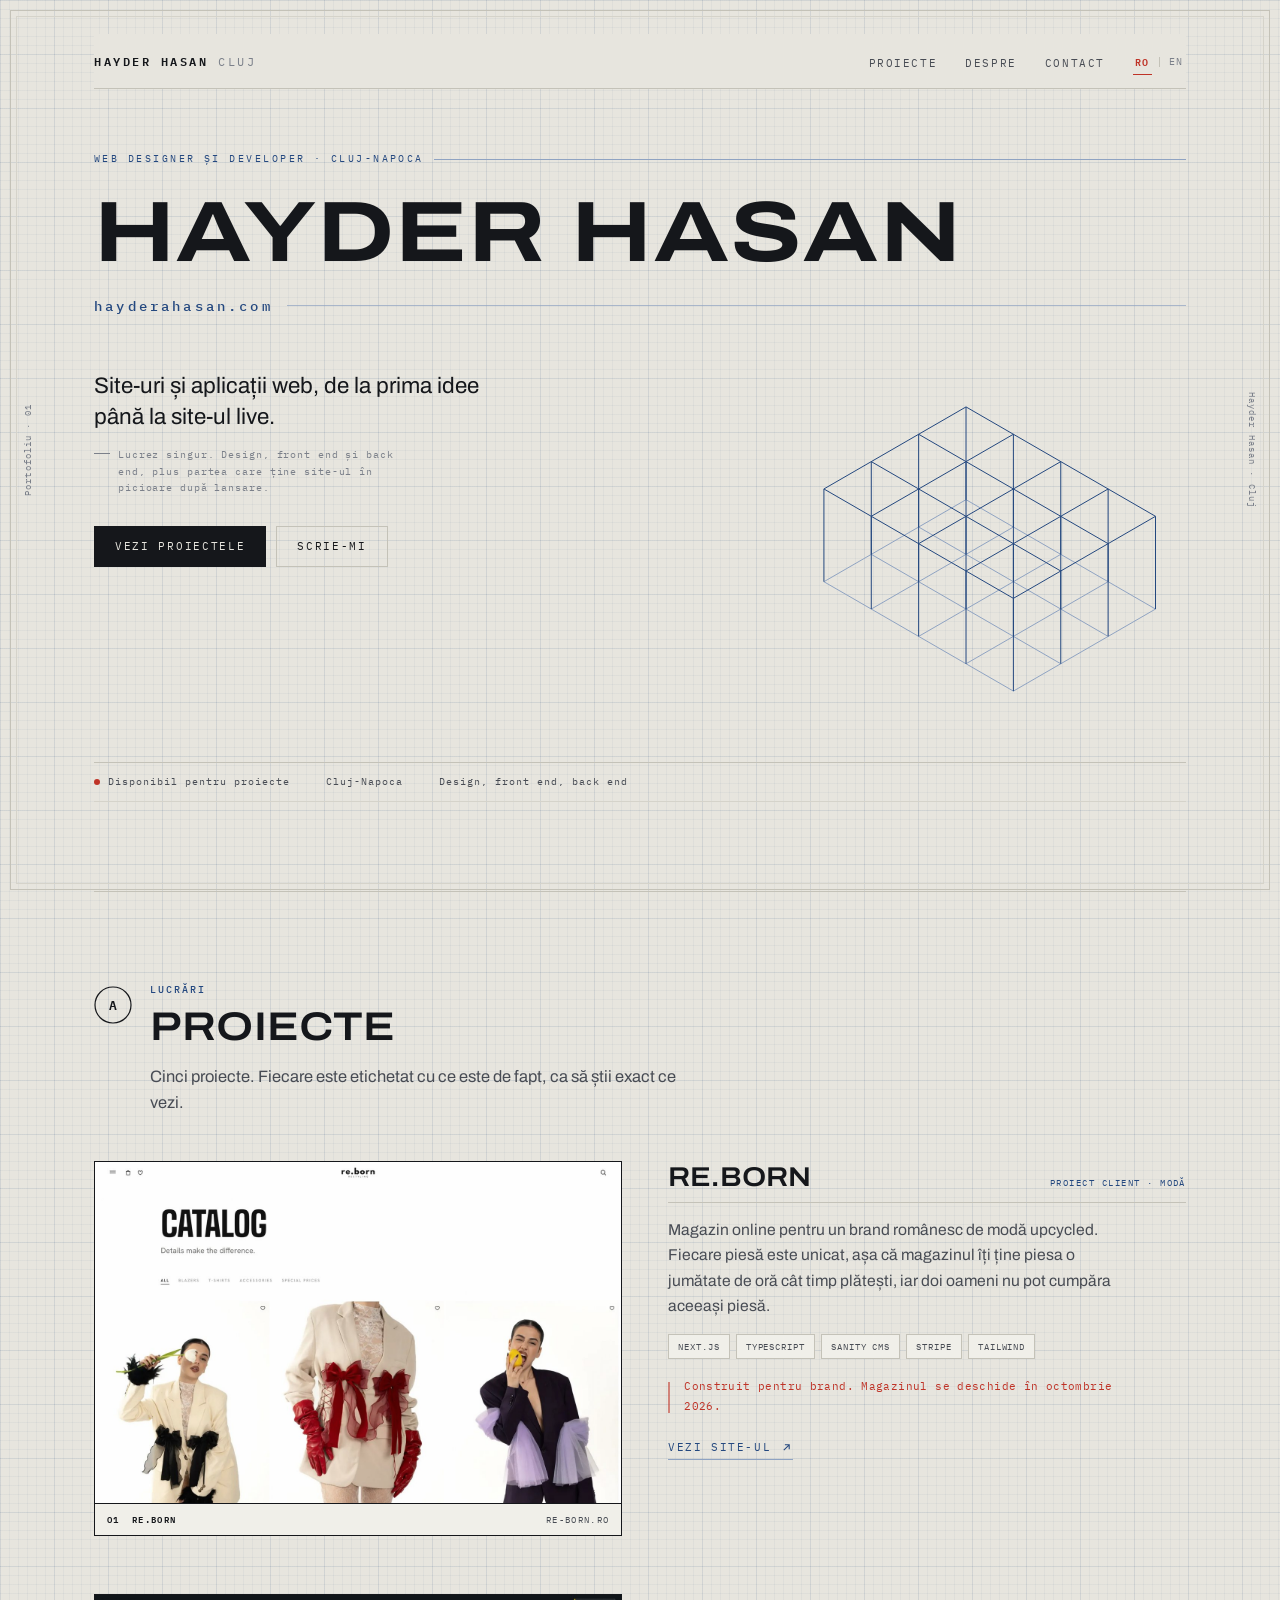
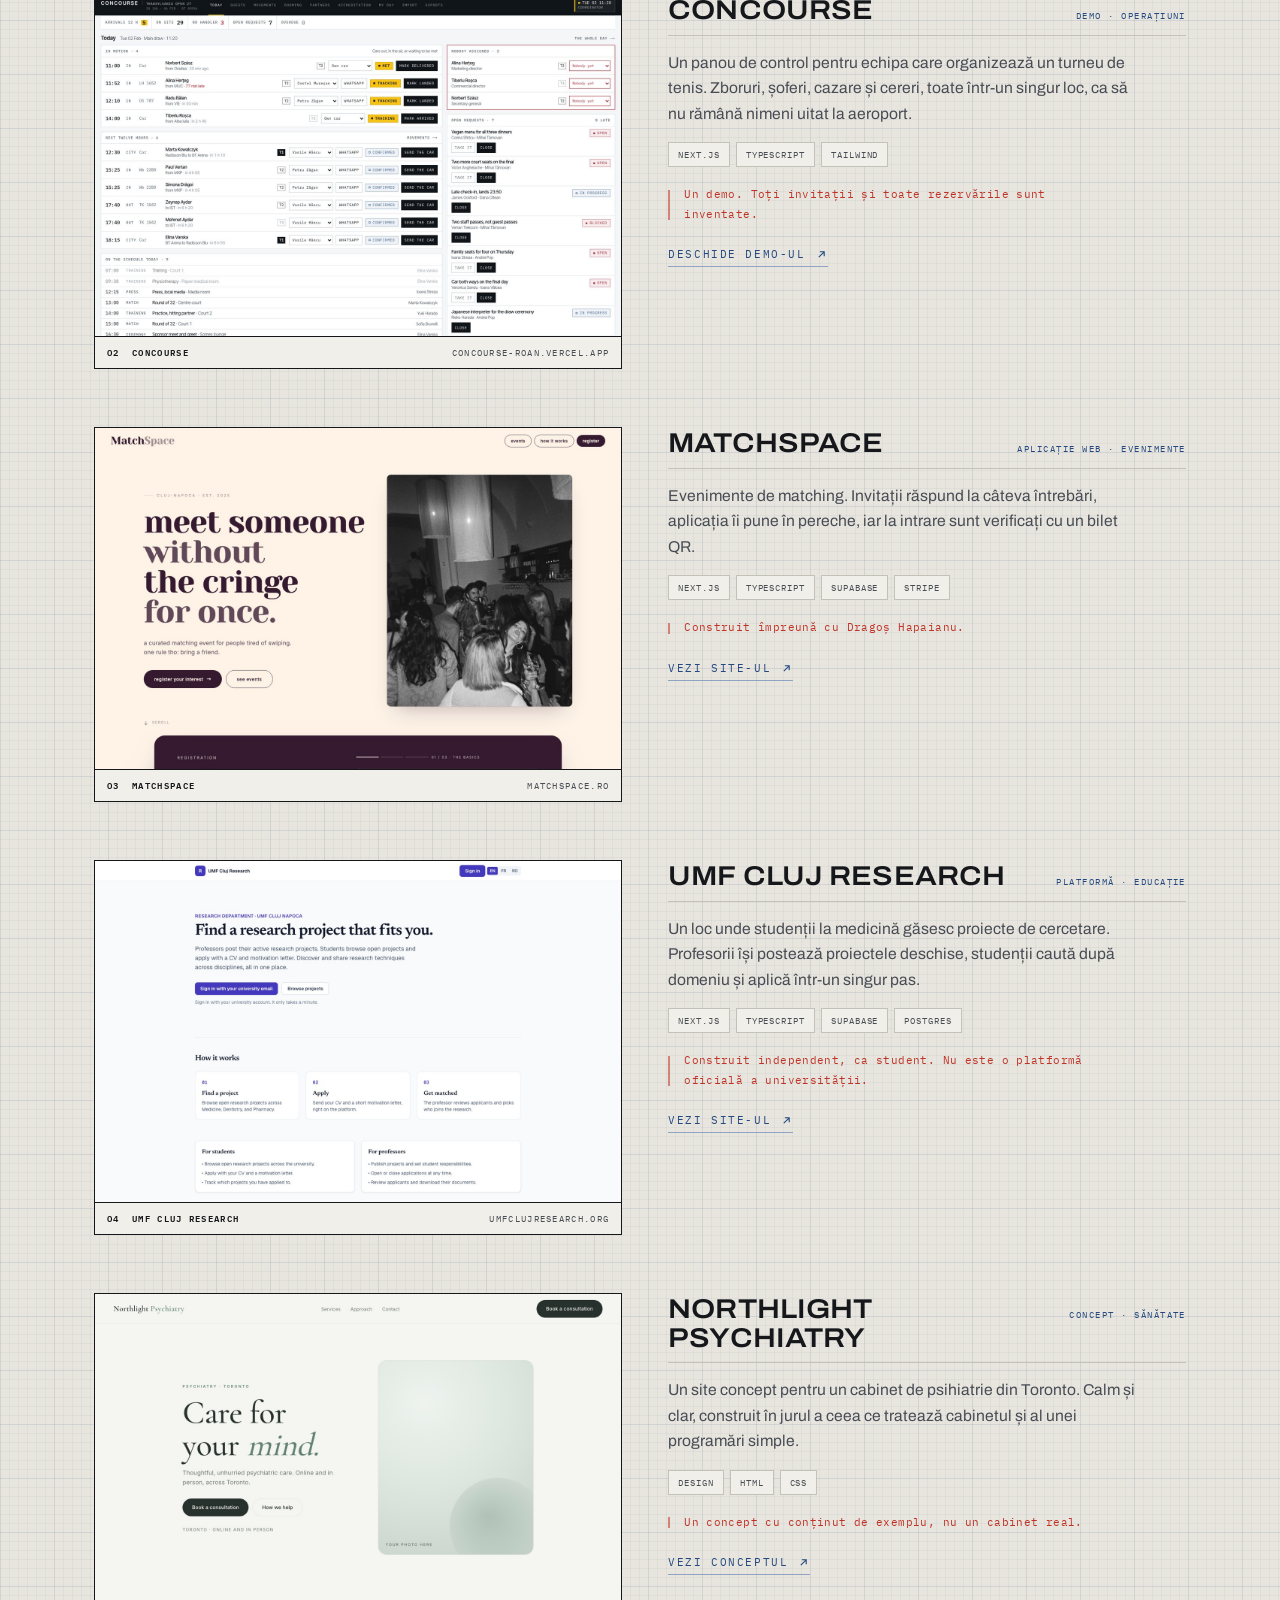
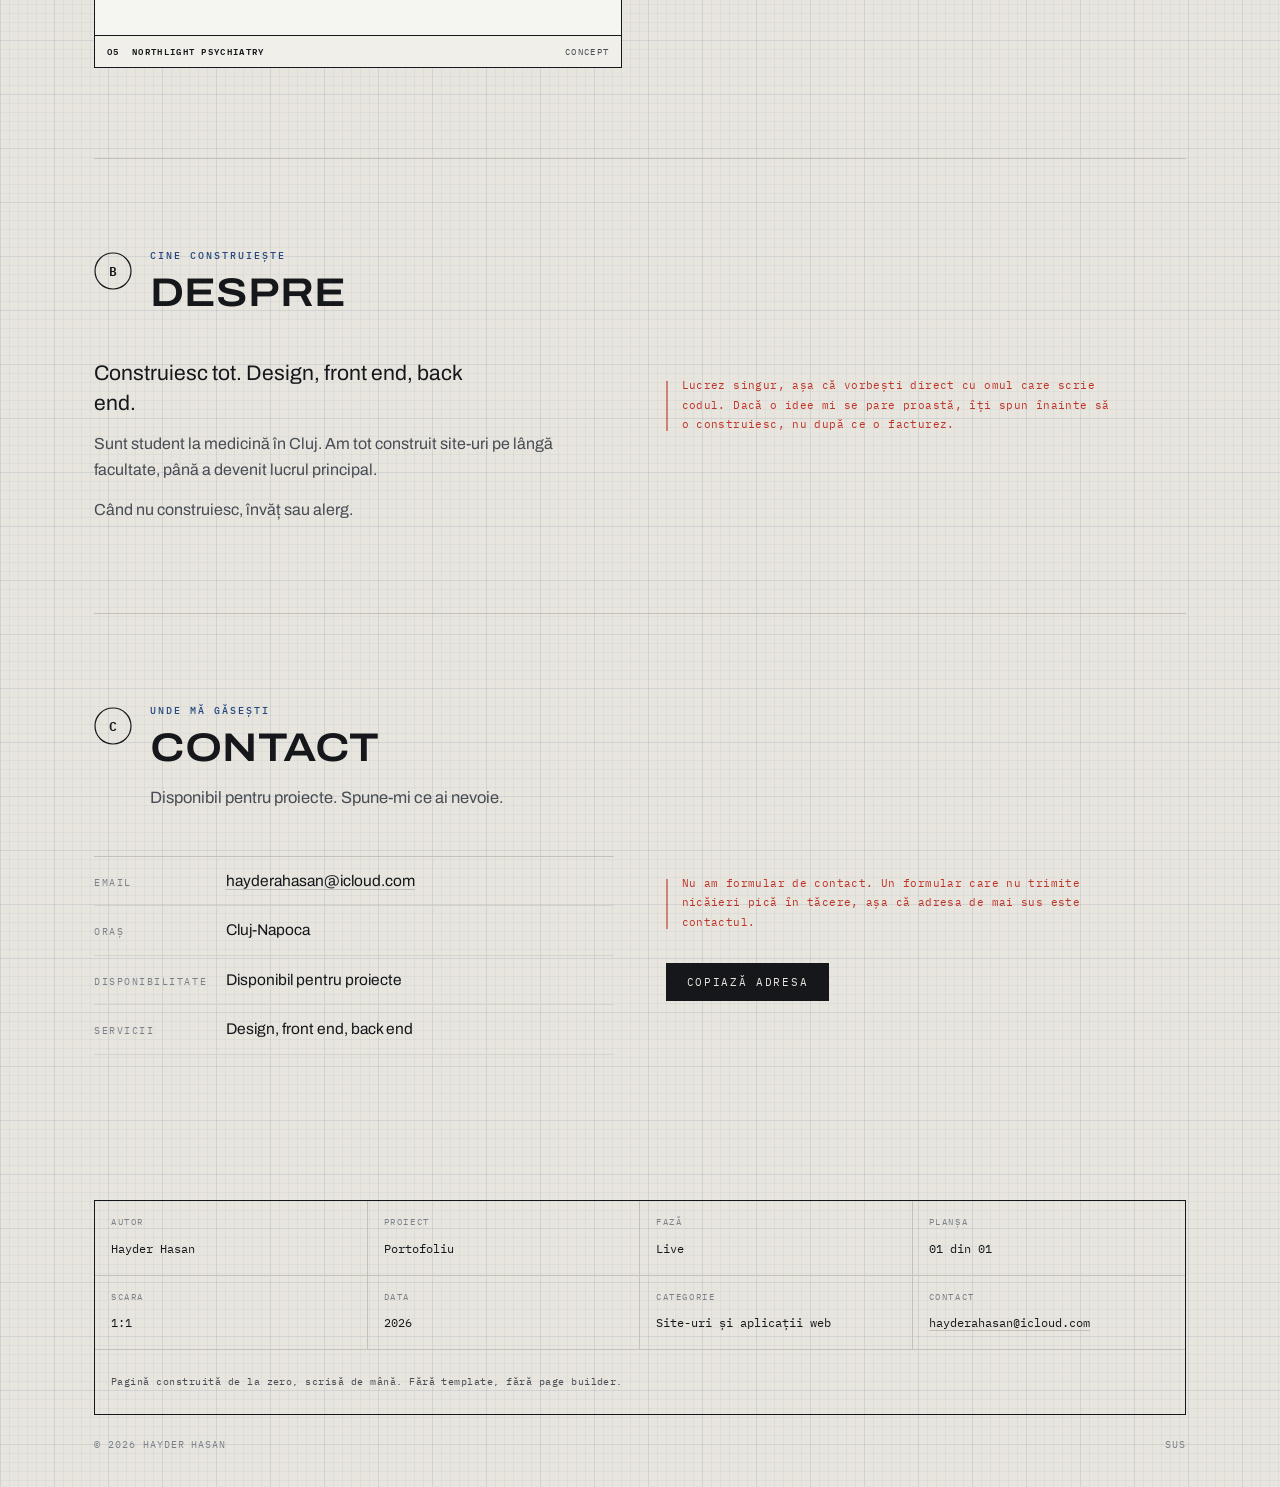
==== commit 4ec7323c: "Rebuild on the MC Bauplanung drawing sheet system Same visual language as the mock in ~/clients/mc-b" ====
--- a/index.html
+++ b/index.html
@@ -1,274 +1,312 @@
-<!DOCTYPE html>
-<html lang="en">
+<!doctype html>
+<html lang="ro">
 <head>
-  <meta charset="UTF-8" />
-  <meta name="viewport" content="width=device-width, initial-scale=1.0" />
-
-  <title>Hayder Hasan. Internal tools and web platforms.</title>
-  <meta name="description" content="Digital operations developer in Cluj-Napoca. Internal tools, back offices and web platforms for teams whose work still runs on paper, spreadsheets and group chats." />
-  <link rel="canonical" href="https://hayderahasan.com/" />
-
-  <meta property="og:title" content="Hayder Hasan. Internal tools and web platforms." />
-  <meta property="og:description" content="Digital operations developer in Cluj-Napoca. Software for the work you still run on paper." />
-  <meta property="og:type" content="website" />
-  <meta property="og:site_name" content="Hayder Hasan" />
-  <meta property="og:url" content="https://hayderahasan.com/" />
-  <meta property="og:image" content="https://hayderahasan.com/assets/og.jpg" />
-  <meta property="og:image:width" content="1200" />
-  <meta property="og:image:height" content="630" />
-  <meta name="twitter:card" content="summary_large_image" />
-  <meta name="twitter:image" content="https://hayderahasan.com/assets/og.jpg" />
-  <meta name="theme-color" content="#0a0a0a" />
-
-  <link rel="icon" href="data:image/svg+xml,<svg xmlns='http://www.w3.org/2000/svg' viewBox='0 0 100 100'><rect width='100' height='100' fill='%230a0a0a'/><text x='50' y='70' font-size='58' font-family='Arial' font-weight='900' fill='%23d8d2c4' text-anchor='middle'>H</text></svg>" />
-
-  <link rel="preconnect" href="https://fonts.googleapis.com" />
-  <link rel="preconnect" href="https://fonts.gstatic.com" crossorigin />
-  <link href="https://fonts.googleapis.com/css2?family=Anton&family=Space+Grotesk:wght@400;500;600;700&family=Space+Mono:wght@400;700&display=swap" rel="stylesheet" />
-
-  <link rel="stylesheet" href="css/styles.css" />
-  <script>document.documentElement.className += " js";</script>
+<meta charset="utf-8">
+<meta name="viewport" content="width=device-width, initial-scale=1">
+<title>Hayder Hasan</title>
+<meta name="description" id="metaDesc" content="Web designer și developer în Cluj. Proiecte recente: re.born, Concourse, MatchSpace, UMF Cluj Research și un concept pentru un cabinet de psihiatrie.">
+
+<meta property="og:title" content="Hayder Hasan">
+<meta property="og:description" content="Site-uri și aplicații web.">
+<meta property="og:type" content="website">
+<meta property="og:locale" content="ro_RO">
+<meta property="og:url" content="https://hayderahasan.com">
+<meta property="og:image" content="https://hayderahasan.com/assets/og.jpg">
+<meta name="twitter:card" content="summary_large_image">
+<meta name="theme-color" content="#E7E5DE">
+
+<link rel="alternate" hreflang="ro" href="https://hayderahasan.com/">
+<link rel="alternate" hreflang="en" href="https://hayderahasan.com/?lang=en">
+<link rel="alternate" hreflang="x-default" href="https://hayderahasan.com/">
+
+<link rel="icon" href="data:image/svg+xml,%3Csvg xmlns='http://www.w3.org/2000/svg' viewBox='0 0 32 32'%3E%3Crect width='32' height='32' fill='%23E7E5DE'/%3E%3Cpath d='M8 25V7M24 25V7M8 16h16' fill='none' stroke='%2315171B' stroke-width='2.4'/%3E%3C/svg%3E">
+
+<link rel="preconnect" href="https://fonts.googleapis.com">
+<link rel="preconnect" href="https://fonts.gstatic.com" crossorigin>
+<link href="https://fonts.googleapis.com/css2?family=Archivo:wdth,wght@62..125,300..800&family=IBM+Plex+Mono:wght@400;500;600&display=swap" rel="stylesheet">
+
+<link rel="stylesheet" href="css/styles.css">
 </head>
 <body>
-  <div class="grain" aria-hidden="true"></div>
-  <div class="progress" id="progress" aria-hidden="true"></div>
-  <a class="skip" href="#paper">Skip to the work</a>
-
-  <header class="nav" id="top">
-    <a href="#top" class="nav__logo">HH<span class="nav__dot">.</span></a>
-    <nav class="nav__links" aria-label="Primary">
-      <a href="#work">Work</a>
-      <a href="#about">About</a>
-      <a href="#contact">Contact</a>
-    </nav>
+<script>(function(){var m=window.matchMedia&&window.matchMedia("(prefers-reduced-motion: reduce)").matches;if(!m&&"IntersectionObserver" in window)document.documentElement.className+=" js-anim";})();</script>
+
+<a class="skip" href="#continut" data-ro="Sari la conținut" data-en="Skip to content">Sari la conținut</a>
+
+<div class="frame" aria-hidden="true">
+  <span class="zone z-l" data-ro="Portofoliu · 01" data-en="Portfolio · 01">Portofoliu · 01</span>
+  <span class="zone z-r" data-ro="Hayder Hasan · Cluj" data-en="Hayder Hasan · Cluj">Hayder Hasan · Cluj</span>
+</div>
+
+<div class="sheet">
+
+  <header class="masthead">
+    <div class="mark">
+      <span class="mark-full">Hayder Hasan</span><span class="mark-short">H.H.</span>
+      <span class="mark-sub" data-ro="Cluj" data-en="Cluj">Cluj</span>
+    </div>
+    <div class="mast-right">
+      <nav data-aria-ro="Secțiuni" data-aria-en="Sections" aria-label="Secțiuni">
+        <ul>
+          <li><a href="#proiecte" data-ro="Proiecte" data-en="Work">Proiecte</a></li>
+          <li><a href="#despre" data-ro="Despre" data-en="About">Despre</a></li>
+          <li><a href="#contact" data-ro="Contact" data-en="Contact">Contact</a></li>
+        </ul>
+      </nav>
+      <div class="lang" id="lang" role="group" data-aria-ro="Limbă" data-aria-en="Language" aria-label="Limbă">
+        <button type="button" class="lang__btn" data-lang="ro">RO</button>
+        <span class="lang__sep" aria-hidden="true"></span>
+        <button type="button" class="lang__btn" data-lang="en">EN</button>
+      </div>
+    </div>
   </header>
 
-  <!-- HERO -->
+  <main id="continut">
+
+  <!-- ============ HERO ============ -->
   <section class="hero">
-    <canvas class="hero__canvas" id="grid" aria-hidden="true"></canvas>
-
-    <div class="hero__inner">
-      <div class="hero__copy">
-        <p class="hero__eyebrow reveal">Digital operations developer. Cluj-Napoca.</p>
-        <h1 class="hero__title reveal">Software for the work<br />you still run<br /><span class="accent">on paper.</span></h1>
-        <p class="hero__sub reveal">I build internal tools, back offices and web platforms for teams whose day still runs on paper, spreadsheets and group chats. This is what one looks like.</p>
-        <div class="hero__actions reveal">
-          <a href="#work" class="btn btn--accent">See the work</a>
-          <a href="#contact" class="btn btn--ghost">Get in touch</a>
-        </div>
-        <div class="hero__live reveal">
-          <span class="hero__live-label">Live sites</span>
-          <a href="https://re-born.ro" target="_blank" rel="noopener">re-born.ro</a>
-          <a href="https://umfclujresearch.org" target="_blank" rel="noopener">umfclujresearch.org</a>
-          <a href="https://matchspace.ro" target="_blank" rel="noopener">matchspace.ro</a>
-        </div>
-      </div>
-
-      <figure class="proof reveal">
-        <div class="proof__bar"><span>Concourse</span><span>Operations board</span></div>
-        <img class="proof__img" src="assets/concourse.jpg" alt="The Concourse operations board, showing guest arrivals with flight numbers and a delay flag, driver assignment dropdowns, dispatch buttons and a queue of open requests" width="1400" height="910" />
-        <ul class="proof__keys">
-          <li>Arrivals and delays</li>
-          <li>Driver assignment</li>
-          <li>Dispatch to WhatsApp</li>
-          <li>Open requests</li>
-        </ul>
-        <figcaption class="proof__cap">Prototype. Every guest, flight and request in it is invented.</figcaption>
-      </figure>
-    </div>
-
-    <div class="hero__meta">
-      <span>Cluj-Napoca</span>
-      <span class="hero__avail"><i></i> Available for freelance and contract work</span>
+    <p class="eyebrow" data-ro="Web designer și developer · Cluj-Napoca" data-en="Web designer and developer · Cluj-Napoca">Web designer și developer · Cluj-Napoca</p>
+    <h1>Hayder Hasan</h1>
+    <p class="h1-domain">hayderahasan.com</p>
+
+    <div class="hero-grid">
+      <div>
+        <p class="statement" data-ro="Site-uri și aplicații web, de la prima idee până la site-ul live." data-en="Websites and web apps, from the first idea to the live site.">Site-uri și aplicații web, de la prima idee până la site-ul live.</p>
+        <p class="src" data-ro="Lucrez singur. Design, front end și back end, plus partea care ține site-ul în picioare după lansare." data-en="I work on my own. Design, front end and back end, plus the part that keeps the site standing after launch.">Lucrez singur. Design, front end și back end, plus partea care ține site-ul în picioare după lansare.</p>
+        <div class="hero-actions">
+          <a href="#proiecte" class="btn" data-ro="Vezi proiectele" data-en="See the work">Vezi proiectele</a>
+          <a href="#contact" class="btn btn--ghost" data-ro="Scrie-mi" data-en="Get in touch">Scrie-mi</a>
+        </div>
+      </div>
+
+      <div class="axo-wrap">
+        <svg class="axo" viewBox="-145.51 -104 330.86 291" role="img" data-aria-ro="Desen axonometric, o grilă structurală" data-aria-en="Axonometric drawing, a structural grid" aria-label="Desen axonometric, o grilă structurală">
+          <g><line x1="0" y1="0" x2="-119.51" y2="69" class="ax-faint"/><line x1="39.84" y1="23" x2="-79.67" y2="92" class="ax-faint"/><line x1="79.67" y1="46" x2="-39.84" y2="115" class="ax-faint"/><line x1="119.51" y1="69" x2="0" y2="138" class="ax-faint"/><line x1="159.35" y1="92" x2="39.84" y2="161" class="ax-faint"/><line x1="0" y1="0" x2="159.35" y2="92" class="ax-faint"/><line x1="-39.84" y1="23" x2="119.51" y2="115" class="ax-faint"/><line x1="-79.67" y1="46" x2="79.67" y2="138" class="ax-faint"/><line x1="-119.51" y1="69" x2="39.84" y2="161" class="ax-faint"/></g>
+          <g><line x1="0" y1="0" x2="0" y2="-78" class="ax-line"/><line x1="-39.84" y1="23" x2="-39.84" y2="-55" class="ax-line"/><line x1="-79.67" y1="46" x2="-79.67" y2="-32" class="ax-line"/><line x1="-119.51" y1="69" x2="-119.51" y2="-9" class="ax-line"/><line x1="39.84" y1="23" x2="39.84" y2="-55" class="ax-line"/><line x1="0" y1="46" x2="0" y2="-32" class="ax-line"/><line x1="-39.84" y1="69" x2="-39.84" y2="-9" class="ax-line"/><line x1="-79.67" y1="92" x2="-79.67" y2="14" class="ax-line"/><line x1="79.67" y1="46" x2="79.67" y2="-32" class="ax-line"/><line x1="39.84" y1="69" x2="39.84" y2="-9" class="ax-line"/><line x1="0" y1="92" x2="0" y2="14" class="ax-line"/><line x1="-39.84" y1="115" x2="-39.84" y2="37" class="ax-line"/><line x1="119.51" y1="69" x2="119.51" y2="-9" class="ax-line"/><line x1="79.67" y1="92" x2="79.67" y2="14" class="ax-line"/><line x1="39.84" y1="115" x2="39.84" y2="37" class="ax-line"/><line x1="0" y1="138" x2="0" y2="60" class="ax-line"/><line x1="159.35" y1="92" x2="159.35" y2="14" class="ax-line"/><line x1="119.51" y1="115" x2="119.51" y2="37" class="ax-line"/><line x1="79.67" y1="138" x2="79.67" y2="60" class="ax-line"/><line x1="39.84" y1="161" x2="39.84" y2="83" class="ax-line"/></g>
+          <g><line x1="0" y1="-78" x2="-119.51" y2="-9" class="ax-line"/><line x1="39.84" y1="-55" x2="-79.67" y2="14" class="ax-line"/><line x1="79.67" y1="-32" x2="-39.84" y2="37" class="ax-line"/><line x1="119.51" y1="-9" x2="0" y2="60" class="ax-line"/><line x1="159.35" y1="14" x2="39.84" y2="83" class="ax-line"/><line x1="0" y1="-78" x2="159.35" y2="14" class="ax-line"/><line x1="-39.84" y1="-55" x2="119.51" y2="37" class="ax-line"/><line x1="-79.67" y1="-32" x2="79.67" y2="60" class="ax-line"/><line x1="-119.51" y1="-9" x2="39.84" y2="83" class="ax-line"/></g>
+        </svg>
+      </div>
+    </div>
+
+    <div class="status">
+      <div><span class="dot" aria-hidden="true"></span><span data-ro="Disponibil pentru proiecte" data-en="Available for work">Disponibil pentru proiecte</span></div>
+      <div data-ro="Cluj-Napoca" data-en="Cluj-Napoca">Cluj-Napoca</div>
+      <div data-ro="Design, front end, back end" data-en="Design, front end, back end">Design, front end, back end</div>
     </div>
   </section>
 
-  <!-- 01 PAPER TO SCREEN -->
-  <section class="section paper" id="paper">
-    <div class="section__head reveal">
-      <span class="section__index">01</span>
-      <h2 class="section__title">From paper to screen</h2>
-      <p class="section__lead">Most of the work I get asked for starts as a sheet of paper, a spreadsheet and a group chat. This is what those turn into.</p>
-    </div>
-
-    <table class="swap reveal">
-      <thead>
-        <tr><th scope="col">Now</th><th scope="col">In the app</th></tr>
-      </thead>
-      <tbody>
-        <tr><td>A sheet filled in by hand, then typed up later</td><td>A form on a phone that writes the record once</td></tr>
-        <tr><td>A spreadsheet three people edit at the same time</td><td>One record, with who changed what and when</td></tr>
-        <tr><td>A group chat where the current plan gets lost</td><td>One screen that always shows the current plan</td></tr>
-        <tr><td>A folder of old sheets nobody opens again</td><td>History you can search, compare and export</td></tr>
-      </tbody>
-    </table>
-    <p class="swap__foot reveal">Built end to end. Interface, database, access control, payments, deployment, then training and handover.</p>
-  </section>
-
-  <!-- 02 WORK -->
-  <section class="section work" id="work">
-    <div class="section__head reveal">
-      <span class="section__index">02</span>
-      <h2 class="section__title">Selected work</h2>
-      <p class="section__lead">Every project is labelled for what it actually is. Client work, prototype and concept are not the same thing and are not presented as if they were.</p>
-    </div>
-
-    <ul class="projects">
-
-      <li class="project reveal" data-accent="#c2703f">
-        <article class="project__link">
-          <div class="project__media">
-            <img src="assets/reborn.jpg" alt="The re.born catalog page, showing category filters and a grid of one of one garments" class="mock" loading="lazy" width="1400" height="910" />
-          </div>
-          <div class="project__body">
-            <div class="project__top">
-              <h3 class="project__name">re.born</h3>
-              <span class="project__status">Client project. Live.</span>
-            </div>
-            <p class="project__desc">A storefront for an upcycled label in Cluj where every piece exists once. That single fact breaks a normal shop, because two people can put the same jacket in a basket and only one of them can have it. Checkout claims the piece with a compare and swap on the row, holds it for 31 minutes, and the Stripe webhook does the rest. It marks the piece sold, releases holds that expired, and refunds automatically if two payments ever land on the same item. The owner photographs a piece and lists it herself, with no developer in the loop, and the Romanian legal pages are already in place.</p>
-            <p class="project__note">The shop opens in October 2026, so payments are still on test keys.</p>
-            <div class="project__stack"><span>Next.js 16</span><span>React 19</span><span>Sanity</span><span>Stripe</span><span>Resend</span></div>
-            <a class="project__cta" href="https://re-born.ro" target="_blank" rel="noopener">Open re-born.ro <svg viewBox="0 0 24 24" width="14" height="14" aria-hidden="true"><path d="M5 12h14M13 6l6 6-6 6" fill="none" stroke="currentColor" stroke-width="2"/></svg></a>
-          </div>
-        </article>
-      </li>
-
-      <li class="project reveal" data-accent="#d2a24c">
-        <article class="project__link">
-          <div class="project__media">
-            <img src="assets/concourse.jpg" alt="The Concourse operations board showing arrivals, drivers and open requests" class="mock" loading="lazy" width="1400" height="910" />
-          </div>
-          <div class="project__body">
-            <div class="project__top">
-              <h3 class="project__name">Concourse</h3>
-              <span class="project__status">Prototype. Invented data.</span>
-            </div>
-            <p class="project__desc">A tournament week runs on a group chat. Guests land at different times, flights slip, drivers have to be told, and nobody is holding the current version of the day. Concourse puts all of it on one screen. Arrivals with flight numbers and a delay flag, a driver assigned from a dropdown, a dispatch message ready to send on WhatsApp, a queue of open requests and the day schedule underneath. A coordinator can mark a guest landed, met and delivered without leaving the page.</p>
-            <p class="project__note">Built as a pitch for a sports events company in Cluj-Napoca and modelled on a tournament week. Every guest, flight and organisation in it is invented, and your edits stay in your own browser.</p>
-            <div class="project__stack"><span>Prototype</span><span>Invented data</span><span>No shared database</span><span>No real accounts</span></div>
-            <a class="project__cta" href="https://concourse-roan.vercel.app" target="_blank" rel="noopener">View the demo <svg viewBox="0 0 24 24" width="14" height="14" aria-hidden="true"><path d="M5 12h14M13 6l6 6-6 6" fill="none" stroke="currentColor" stroke-width="2"/></svg></a>
-          </div>
-        </article>
-      </li>
-
-      <li class="project reveal" data-accent="#8ea2c6">
-        <article class="project__link">
-          <div class="project__media">
-            <img src="assets/umfcluj.jpg" alt="The UMF Cluj Research Platform home page" class="mock" loading="lazy" width="1400" height="910" />
-          </div>
-          <div class="project__body">
-            <div class="project__top">
-              <h3 class="project__name">UMF Cluj Research Platform</h3>
-              <span class="project__status">Live. Approval in progress.</span>
-            </div>
-            <p class="project__desc">Finding a research project to join usually means asking around and hoping you hear in time. This platform puts the open projects in one place. Students sign in with their university Microsoft account, apply once, and coordinators work through a scored and ranked review pipeline instead of a mailbox. Row level security in Postgres decides what each account can read, so an applicant sees their own file and nothing else.</p>
-            <p class="project__note">Built with colleagues from EMSA Cluj. Reviewed positively by the Faculty Council, with institutional approval still in progress.</p>
-            <div class="project__stack"><span>Next.js 16</span><span>TypeScript</span><span>Supabase</span><span>Microsoft SSO</span><span>Row level security</span></div>
-            <a class="project__cta" href="https://umfclujresearch.org" target="_blank" rel="noopener">Open umfclujresearch.org <svg viewBox="0 0 24 24" width="14" height="14" aria-hidden="true"><path d="M5 12h14M13 6l6 6-6 6" fill="none" stroke="currentColor" stroke-width="2"/></svg></a>
-          </div>
-        </article>
-      </li>
-
-      <li class="project reveal" data-accent="#a99cc0">
-        <article class="project__link">
-          <div class="project__media">
-            <img src="assets/matchspace.jpg" alt="The MatchSpace landing page" class="mock" loading="lazy" width="1400" height="910" />
-          </div>
-          <div class="project__body">
-            <div class="project__top">
-              <h3 class="project__name">MatchSpace</h3>
-              <span class="project__status">Collaboration. Live.</span>
-            </div>
-            <p class="project__desc">Curated matching events, handled from the signup form all the way to the door. Guests answer a question set and pay through Stripe, then an engine solves the pairings as a maximum cardinality match rather than a first come queue, so the largest possible number of people leave with a match instead of just the first few. Every guest gets a QR ticket and is checked in on a phone camera at the entrance. Behind it sits the back office for events, guests, pairings and takings.</p>
-            <p class="project__note">Built together with Dragos Hapaianu, who owns the upstream repository.</p>
-            <div class="project__stack"><span>Next.js</span><span>TypeScript</span><span>Supabase</span><span>Stripe</span><span>QR check in</span></div>
-            <a class="project__cta" href="https://matchspace.ro" target="_blank" rel="noopener">Open matchspace.ro <svg viewBox="0 0 24 24" width="14" height="14" aria-hidden="true"><path d="M5 12h14M13 6l6 6-6 6" fill="none" stroke="currentColor" stroke-width="2"/></svg></a>
-          </div>
-        </article>
-      </li>
-
-    </ul>
-
-    <div class="sidework">
-      <a class="sidework__item reveal" href="work/psychiatry/index.html" target="_blank" rel="noopener">
-        <span class="sidework__status">Concept</span>
-        <h3>Northlight Psychiatry</h3>
-        <p>A concept site for a psychiatry practice, designed and written end to end to work out how a calm clinical brand should read. The practice is invented, and so are the phone numbers and the quote on it. A design sample and nothing more.</p>
-      </a>
-      <a class="sidework__item reveal" href="work/off-hours/index.html" target="_blank" rel="noopener">
-        <span class="sidework__status">Side project. Not launched.</span>
-        <h3>OFF HOURS</h3>
-        <p>A site for a student nightlife collective in Cluj-Napoca. Near monochrome, deliberately lowkey, built the same way this page is. Not launched, and its signup form tells visitors it is running in demo mode.</p>
-      </a>
-    </div>
-  </section>
-
-  <!-- 03 SPEC BUILDS -->
-  <section class="section specs" id="specs">
-    <div class="section__head reveal">
-      <span class="section__index">03</span>
-      <h2 class="section__title">Built without being asked</h2>
-      <p class="section__lead">Eight storefront and studio sites I built to show local businesses in Cluj what theirs could look like. None of them were commissioned. All eight are live and all eight are mine.</p>
-    </div>
-    <ul class="specs__grid reveal">
-      <li><a href="https://conceptoculture.vercel.app" target="_blank" rel="noopener">Concepto Cultural Society <span>concept store</span></a></li>
-      <li><a href="https://costina-candles.vercel.app" target="_blank" rel="noopener">C.A.ndles <span>candle maker</span></a></li>
-      <li><a href="https://atelier-poetica.vercel.app" target="_blank" rel="noopener">Poetica <span>art, coffee, ateliers</span></a></li>
-      <li><a href="https://perla-studioco.vercel.app" target="_blank" rel="noopener">perla <span>handmade jewellery</span></a></li>
-      <li><a href="https://crochet-lab-cluj.vercel.app" target="_blank" rel="noopener">Crochet Lab <span>crochet label</span></a></li>
-      <li><a href="https://house-of-awe.vercel.app" target="_blank" rel="noopener">House of Awe <span>concept store</span></a></li>
-      <li><a href="https://qalma-candles.vercel.app" target="_blank" rel="noopener">Qalma Candles <span>artisan candles</span></a></li>
-      <li><a href="https://lina-saponina.vercel.app" target="_blank" rel="noopener">LinaSaponina <span>natural soaps</span></a></li>
+  <hr class="rule">
+
+  <!-- ============ PROIECTE ============ -->
+  <section id="proiecte">
+    <div class="shead reveal">
+      <svg class="bubble" viewBox="0 0 38 38" aria-hidden="true"><circle cx="19" cy="19" r="18"/><text x="19" y="24" text-anchor="middle">A</text></svg>
+      <div class="shead-txt">
+        <p class="slabel" data-ro="Lucrări" data-en="Selected work">Lucrări</p>
+        <h2 data-ro="Proiecte" data-en="Work">Proiecte</h2>
+        <p class="lead" data-ro="Cinci proiecte. Fiecare este etichetat cu ce este de fapt, ca să știi exact ce vezi." data-en="Five projects. Each one is labelled for what it actually is, so you know exactly what you are looking at.">Cinci proiecte. Fiecare este etichetat cu ce este de fapt, ca să știi exact ce vezi.</p>
+      </div>
+    </div>
+
+    <ul class="plates">
+
+      <!-- 01 re.born -->
+      <li class="plate reveal">
+        <div class="plate-fig">
+          <img src="assets/reborn.jpg" alt="re.born" loading="lazy" width="1400" height="910">
+          <div class="plate-cap"><b>01 &nbsp;re.born</b><span>re-born.ro</span></div>
+        </div>
+        <div class="plate-body">
+          <div class="plate-top">
+            <h3 class="plate-name">re.born</h3>
+            <span class="plate-kind" data-ro="Proiect client · Modă" data-en="Client build · Fashion">Proiect client · Modă</span>
+          </div>
+          <p class="plate-desc" data-ro="Magazin online pentru un brand românesc de modă upcycled. Fiecare piesă este unicat, așa că magazinul îți ține piesa o jumătate de oră cât timp plătești, iar doi oameni nu pot cumpăra aceeași piesă." data-en="An online shop for a Romanian upcycled fashion label. Every piece is one of a kind, so the shop holds your piece for half an hour while you pay, and two people can never buy the same one.">Magazin online pentru un brand românesc de modă upcycled. Fiecare piesă este unicat, așa că magazinul îți ține piesa o jumătate de oră cât timp plătești, iar doi oameni nu pot cumpăra aceeași piesă.</p>
+          <ul class="stack"><li>Next.js</li><li>TypeScript</li><li>Sanity CMS</li><li>Stripe</li><li>Tailwind</li></ul>
+          <p class="note" data-ro="Construit pentru brand. Magazinul se deschide în octombrie 2026." data-en="Built for the brand. The shop opens in October 2026.">Construit pentru brand. Magazinul se deschide în octombrie 2026.</p>
+          <a class="plate-link" href="https://re-born.ro" target="_blank" rel="noopener" data-aria-ro="re.born, se deschide într-o filă nouă" data-aria-en="re.born, opens in a new tab" aria-label="re.born, se deschide într-o filă nouă">
+            <span data-ro="Vezi site-ul" data-en="Visit the site">Vezi site-ul</span>
+            <svg viewBox="0 0 24 24" width="13" height="13" aria-hidden="true"><path d="M7 17L17 7M9 7h8v8" fill="none" stroke="currentColor" stroke-width="2"/></svg>
+          </a>
+        </div>
+      </li>
+
+      <!-- 02 Concourse -->
+      <li class="plate reveal">
+        <div class="plate-fig">
+          <img src="assets/concourse.jpg" alt="Concourse" loading="lazy" width="1400" height="910">
+          <div class="plate-cap"><b>02 &nbsp;Concourse</b><span>concourse-roan.vercel.app</span></div>
+        </div>
+        <div class="plate-body">
+          <div class="plate-top">
+            <h3 class="plate-name">Concourse</h3>
+            <span class="plate-kind" data-ro="Demo · Operațiuni" data-en="Demo · Operations">Demo · Operațiuni</span>
+          </div>
+          <p class="plate-desc" data-ro="Un panou de control pentru echipa care organizează un turneu de tenis. Zboruri, șoferi, cazare și cereri, toate într-un singur loc, ca să nu rămână nimeni uitat la aeroport." data-en="A control room for the team running a tennis tournament. Flights, drivers, rooms and guest requests on one live board, so nobody gets forgotten at the airport.">Un panou de control pentru echipa care organizează un turneu de tenis. Zboruri, șoferi, cazare și cereri, toate într-un singur loc, ca să nu rămână nimeni uitat la aeroport.</p>
+          <ul class="stack"><li>Next.js</li><li>TypeScript</li><li>Tailwind</li></ul>
+          <p class="note" data-ro="Un demo. Toți invitații și toate rezervările sunt inventate." data-en="A demo. Every guest and booking in it is invented.">Un demo. Toți invitații și toate rezervările sunt inventate.</p>
+          <a class="plate-link" href="https://concourse-roan.vercel.app" target="_blank" rel="noopener" data-aria-ro="Concourse, se deschide într-o filă nouă" data-aria-en="Concourse, opens in a new tab" aria-label="Concourse, se deschide într-o filă nouă">
+            <span data-ro="Deschide demo-ul" data-en="Open the demo">Deschide demo-ul</span>
+            <svg viewBox="0 0 24 24" width="13" height="13" aria-hidden="true"><path d="M7 17L17 7M9 7h8v8" fill="none" stroke="currentColor" stroke-width="2"/></svg>
+          </a>
+        </div>
+      </li>
+
+      <!-- 03 MatchSpace -->
+      <li class="plate reveal">
+        <div class="plate-fig">
+          <img src="assets/matchspace.jpg" alt="MatchSpace" loading="lazy" width="1400" height="910">
+          <div class="plate-cap"><b>03 &nbsp;MatchSpace</b><span>matchspace.ro</span></div>
+        </div>
+        <div class="plate-body">
+          <div class="plate-top">
+            <h3 class="plate-name">MatchSpace</h3>
+            <span class="plate-kind" data-ro="Aplicație web · Evenimente" data-en="Web app · Events">Aplicație web · Evenimente</span>
+          </div>
+          <p class="plate-desc" data-ro="Evenimente de matching. Invitații răspund la câteva întrebări, aplicația îi pune în pereche, iar la intrare sunt verificați cu un bilet QR." data-en="Curated matching events. Guests answer a few questions, the app pairs them up, and the door team checks them in with a QR ticket.">Evenimente de matching. Invitații răspund la câteva întrebări, aplicația îi pune în pereche, iar la intrare sunt verificați cu un bilet QR.</p>
+          <ul class="stack"><li>Next.js</li><li>TypeScript</li><li>Supabase</li><li>Stripe</li></ul>
+          <p class="note" data-ro="Construit împreună cu Dragoș Hapaianu." data-en="Built together with Dragoș Hapaianu.">Construit împreună cu Dragoș Hapaianu.</p>
+          <a class="plate-link" href="https://matchspace.ro" target="_blank" rel="noopener" data-aria-ro="MatchSpace, se deschide într-o filă nouă" data-aria-en="MatchSpace, opens in a new tab" aria-label="MatchSpace, se deschide într-o filă nouă">
+            <span data-ro="Vezi site-ul" data-en="Visit the site">Vezi site-ul</span>
+            <svg viewBox="0 0 24 24" width="13" height="13" aria-hidden="true"><path d="M7 17L17 7M9 7h8v8" fill="none" stroke="currentColor" stroke-width="2"/></svg>
+          </a>
+        </div>
+      </li>
+
+      <!-- 04 UMF Cluj Research -->
+      <li class="plate reveal">
+        <div class="plate-fig">
+          <img src="assets/umfcluj.jpg" alt="UMF Cluj Research" loading="lazy" width="1400" height="910">
+          <div class="plate-cap"><b>04 &nbsp;UMF Cluj Research</b><span>umfclujresearch.org</span></div>
+        </div>
+        <div class="plate-body">
+          <div class="plate-top">
+            <h3 class="plate-name">UMF Cluj Research</h3>
+            <span class="plate-kind" data-ro="Platformă · Educație" data-en="Platform · Education">Platformă · Educație</span>
+          </div>
+          <p class="plate-desc" data-ro="Un loc unde studenții la medicină găsesc proiecte de cercetare. Profesorii își postează proiectele deschise, studenții caută după domeniu și aplică într-un singur pas." data-en="A place for medical students to find research to join. Professors post their open projects, students browse by field and apply in one step.">Un loc unde studenții la medicină găsesc proiecte de cercetare. Profesorii își postează proiectele deschise, studenții caută după domeniu și aplică într-un singur pas.</p>
+          <ul class="stack"><li>Next.js</li><li>TypeScript</li><li>Supabase</li><li>Postgres</li></ul>
+          <p class="note" data-ro="Construit independent, ca student. Nu este o platformă oficială a universității." data-en="Built independently as a student. Not an official university platform.">Construit independent, ca student. Nu este o platformă oficială a universității.</p>
+          <a class="plate-link" href="https://umfclujresearch.org" target="_blank" rel="noopener" data-aria-ro="UMF Cluj Research, se deschide într-o filă nouă" data-aria-en="UMF Cluj Research, opens in a new tab" aria-label="UMF Cluj Research, se deschide într-o filă nouă">
+            <span data-ro="Vezi site-ul" data-en="Visit the site">Vezi site-ul</span>
+            <svg viewBox="0 0 24 24" width="13" height="13" aria-hidden="true"><path d="M7 17L17 7M9 7h8v8" fill="none" stroke="currentColor" stroke-width="2"/></svg>
+          </a>
+        </div>
+      </li>
+
+      <!-- 05 Northlight Psychiatry -->
+      <li class="plate reveal">
+        <div class="plate-fig">
+          <img src="assets/psychiatry.jpg" alt="Northlight Psychiatry" loading="lazy" width="1400" height="910">
+          <div class="plate-cap"><b>05 &nbsp;Northlight Psychiatry</b><span data-ro="Concept" data-en="Concept">Concept</span></div>
+        </div>
+        <div class="plate-body">
+          <div class="plate-top">
+            <h3 class="plate-name">Northlight Psychiatry</h3>
+            <span class="plate-kind" data-ro="Concept · Sănătate" data-en="Concept · Healthcare">Concept · Sănătate</span>
+          </div>
+          <p class="plate-desc" data-ro="Un site concept pentru un cabinet de psihiatrie din Toronto. Calm și clar, construit în jurul a ceea ce tratează cabinetul și al unei programări simple." data-en="A concept site for a psychiatry practice in Toronto. Calm and clear, built around what the practice helps with and an easy way to book.">Un site concept pentru un cabinet de psihiatrie din Toronto. Calm și clar, construit în jurul a ceea ce tratează cabinetul și al unei programări simple.</p>
+          <ul class="stack"><li>Design</li><li>HTML</li><li>CSS</li></ul>
+          <p class="note" data-ro="Un concept cu conținut de exemplu, nu un cabinet real." data-en="A concept with sample content, not a real practice.">Un concept cu conținut de exemplu, nu un cabinet real.</p>
+          <a class="plate-link" href="work/psychiatry/index.html" target="_blank" rel="noopener" data-aria-ro="Conceptul Northlight Psychiatry, se deschide într-o filă nouă" data-aria-en="Northlight Psychiatry concept, opens in a new tab" aria-label="Conceptul Northlight Psychiatry, se deschide într-o filă nouă">
+            <span data-ro="Vezi conceptul" data-en="View the concept">Vezi conceptul</span>
+            <svg viewBox="0 0 24 24" width="13" height="13" aria-hidden="true"><path d="M7 17L17 7M9 7h8v8" fill="none" stroke="currentColor" stroke-width="2"/></svg>
+          </a>
+        </div>
+      </li>
+
     </ul>
   </section>
 
-  <!-- 04 ABOUT -->
-  <section class="section about" id="about">
-    <div class="section__head reveal">
-      <span class="section__index">04</span>
-      <h2 class="section__title">About</h2>
-    </div>
-    <div class="about__bio reveal">
-      <p class="about__lead">I build the boring part properly.</p>
-      <p>Final year medical student in Cluj-Napoca, building web software full time alongside it. Full stack in practice means I take the whole thing. The database, the money, the emails, the admin screens, and the part where someone has to use it at 7am with one hand.</p>
-      <p>Medicine is where I learned what a broken process costs. A form filled in wrong, a handover that happened in a corridor, a list that only exists in one person's head. Most of what I build is aimed at exactly that.</p>
-      <p>I work alone on most projects, from the first sketch to the live domain. When a build is not mine alone I say so and I name the person. I write plain HTML when a site does not need a framework, which is why this page has no build step.</p>
-      <p class="about__langs">Romanian and English. Based in Cluj-Napoca.</p>
+  <hr class="rule">
+
+  <!-- ============ DESPRE ============ -->
+  <section id="despre">
+    <div class="shead reveal">
+      <svg class="bubble" viewBox="0 0 38 38" aria-hidden="true"><circle cx="19" cy="19" r="18"/><text x="19" y="24" text-anchor="middle">B</text></svg>
+      <div class="shead-txt">
+        <p class="slabel" data-ro="Cine construiește" data-en="Who builds it">Cine construiește</p>
+        <h2 data-ro="Despre" data-en="About">Despre</h2>
+      </div>
+    </div>
+
+    <div class="two-col reveal">
+      <div class="bio">
+        <p class="bio-lead" data-ro="Construiesc tot. Design, front end, back end." data-en="I build the whole thing. Design, front end, back end.">Construiesc tot. Design, front end, back end.</p>
+        <p data-ro="Sunt student la medicină în Cluj. Am tot construit site-uri pe lângă facultate, până a devenit lucrul principal." data-en="I am a medical student in Cluj. I kept building things on the side until it became the main thing.">Sunt student la medicină în Cluj. Am tot construit site-uri pe lângă facultate, până a devenit lucrul principal.</p>
+        <p data-ro="Când nu construiesc, învăț sau alerg." data-en="When I am not building, I am studying or out running.">Când nu construiesc, învăț sau alerg.</p>
+      </div>
+      <div>
+        <p class="note" data-ro="Lucrez singur, așa că vorbești direct cu omul care scrie codul. Dacă o idee mi se pare proastă, îți spun înainte să o construiesc, nu după ce o facturez." data-en="I work on my own, so you talk to the person writing the code. If I think an idea is bad, I will say so before I build it, not after I invoice it.">Lucrez singur, așa că vorbești direct cu omul care scrie codul. Dacă o idee mi se pare proastă, îți spun înainte să o construiesc, nu după ce o facturez.</p>
+      </div>
     </div>
   </section>
 
-  <!-- 05 CONTACT -->
-  <section class="section contact" id="contact">
-    <div class="contact__inner reveal">
-      <span class="section__index">05</span>
-      <h2 class="contact__title">Still running it<br />on paper?</h2>
-      <p class="contact__lead">Tell me what your team does every day and where it breaks. I will tell you honestly whether software is worth building for it.</p>
-      <a class="contact__mail" href="mailto:hayderahasan@icloud.com">hayderahasan@icloud.com</a>
-
-      <form class="contact__form" id="contactForm" action="https://formspree.io/f/REPLACE_WITH_ID" method="POST" novalidate>
-        <div class="contact__row">
-          <label class="vh" for="cf-name">Your name</label>
-          <input class="contact__field" id="cf-name" type="text" name="name" placeholder="Your name" autocomplete="name" required />
-          <label class="vh" for="cf-email">Your email</label>
-          <input class="contact__field" id="cf-email" type="email" name="email" placeholder="Your email" autocomplete="email" required />
-        </div>
-        <label class="vh" for="cf-msg">What do you have in mind?</label>
-        <textarea class="contact__field" id="cf-msg" name="message" rows="4" placeholder="What do you have in mind?" required></textarea>
-        <div class="contact__send">
-          <button type="submit" class="btn btn--accent">Send message</button>
-          <p class="contact__status" id="contactStatus" role="status" aria-live="polite"></p>
-        </div>
-      </form>
-      <p class="contact__alt">Or write to <a href="mailto:hayderahasan@icloud.com">hayderahasan@icloud.com</a> directly.</p>
-    </div>
-
-    <footer class="footer">
-      <span>&copy; <span id="year">2026</span> Hayder Hasan</span>
-      <span>Static HTML, CSS and one JavaScript file. No framework, no build step.</span>
-      <a href="#top">Back to top &uarr;</a>
-    </footer>
+  <hr class="rule">
+
+  <!-- ============ CONTACT ============ -->
+  <section id="contact">
+    <div class="shead reveal">
+      <svg class="bubble" viewBox="0 0 38 38" aria-hidden="true"><circle cx="19" cy="19" r="18"/><text x="19" y="24" text-anchor="middle">C</text></svg>
+      <div class="shead-txt">
+        <p class="slabel" data-ro="Unde mă găsești" data-en="Where to find me">Unde mă găsești</p>
+        <h2 data-ro="Contact" data-en="Contact">Contact</h2>
+        <p class="lead" data-ro="Disponibil pentru proiecte. Spune-mi ce ai nevoie." data-en="Open for work. Tell me what you need.">Disponibil pentru proiecte. Spune-mi ce ai nevoie.</p>
+      </div>
+    </div>
+
+    <div class="two-col reveal">
+      <dl class="dl">
+        <div>
+          <dt data-ro="Email" data-en="Email">Email</dt>
+          <dd><a href="mailto:hayderahasan@icloud.com?subject=Proiect">hayderahasan@icloud.com</a></dd>
+        </div>
+        <div>
+          <dt data-ro="Oraș" data-en="City">Oraș</dt>
+          <dd>Cluj-Napoca</dd>
+        </div>
+        <div>
+          <dt data-ro="Disponibilitate" data-en="Availability">Disponibilitate</dt>
+          <dd data-ro="Disponibil pentru proiecte" data-en="Available for work">Disponibil pentru proiecte</dd>
+        </div>
+        <div>
+          <dt data-ro="Servicii" data-en="Services">Servicii</dt>
+          <dd data-ro="Design, front end, back end" data-en="Design, front end, back end">Design, front end, back end</dd>
+        </div>
+      </dl>
+      <div>
+        <p class="note" data-ro="Nu am formular de contact. Un formular care nu trimite nicăieri pică în tăcere, așa că adresa de mai sus este contactul." data-en="There is no contact form. A form that posts nowhere fails silently, so the address above is the contact.">Nu am formular de contact. Un formular care nu trimite nicăieri pică în tăcere, așa că adresa de mai sus este contactul.</p>
+        <div class="copy-row">
+          <button type="button" class="btn" id="copyMail" data-ro="Copiază adresa" data-en="Copy email address">Copiază adresa</button>
+          <p class="copy-status" id="contactStatus" role="status" aria-live="polite"></p>
+        </div>
+      </div>
+    </div>
   </section>
 
-  <script src="js/main.js"></script>
+  </main>
+
+  <!-- ============ TITLE BLOCK ============ -->
+  <div class="titleblock reveal">
+    <div class="tb-grid">
+      <div class="tb-cell"><span class="tb-k" data-ro="Autor" data-en="Author">Autor</span><span class="tb-v">Hayder Hasan</span></div>
+      <div class="tb-cell"><span class="tb-k" data-ro="Proiect" data-en="Project">Proiect</span><span class="tb-v" data-ro="Portofoliu" data-en="Portfolio">Portofoliu</span></div>
+      <div class="tb-cell"><span class="tb-k" data-ro="Fază" data-en="Phase">Fază</span><span class="tb-v" data-ro="Live" data-en="Live">Live</span></div>
+      <div class="tb-cell"><span class="tb-k" data-ro="Planșa" data-en="Sheet">Planșa</span><span class="tb-v" data-ro="01 din 01" data-en="01 of 01">01 din 01</span></div>
+      <div class="tb-cell"><span class="tb-k" data-ro="Scara" data-en="Scale">Scara</span><span class="tb-v">1:1</span></div>
+      <div class="tb-cell"><span class="tb-k" data-ro="Data" data-en="Date">Data</span><span class="tb-v" id="tbYear">2026</span></div>
+      <div class="tb-cell"><span class="tb-k" data-ro="Categorie" data-en="Category">Categorie</span><span class="tb-v" data-ro="Site-uri și aplicații web" data-en="Websites and web apps">Site-uri și aplicații web</span></div>
+      <div class="tb-cell"><span class="tb-k" data-ro="Contact" data-en="Contact">Contact</span><span class="tb-v"><a href="mailto:hayderahasan@icloud.com?subject=Proiect">hayderahasan@icloud.com</a></span></div>
+    </div>
+    <p class="tb-note" data-ro="Pagină construită de la zero, scrisă de mână. Fără template, fără page builder." data-en="Page built from scratch and written by hand. No template, no page builder.">Pagină construită de la zero, scrisă de mână. Fără template, fără page builder.</p>
+  </div>
+
+  <div class="sheet-foot">
+    <span>&copy; <span id="year">2026</span> Hayder Hasan</span>
+    <a href="#" data-ro="Sus" data-en="Back to top">Sus</a>
+  </div>
+
+</div>
+
+<script src="js/main.js"></script>
 </body>
 </html>
--- a/css/styles.css
+++ b/css/styles.css
@@ -1,462 +1,303 @@
-/* Hayder Hasan. Static, no build step.
-   Palette is near monochrome: bone on near black. Per project accents are muted
-   and only ever used on a border, a status token and a hover state. */
-
-:root {
-  --bg: #0a0a0a;
-  --bg-soft: #111113;
-  --line: #1e1e22;
-  --line-2: #2a2a30;
-  --text: #ece8de;
-  --muted: #8a8a86;
-  --bone: #d8d2c4;
-  --accent: #d8d2c4;          /* overridden per card by JS */
-  --max: 1240px;
-  --gutter: clamp(20px, 5vw, 60px);
-  --ease: cubic-bezier(0.22, 1, 0.36, 1);
-}
-
-*, *::before, *::after { box-sizing: border-box; }
-* { min-width: 0; }
-
-/* No scroll-behavior here on purpose. A fragment load (hayderahasan.com/#contact)
-   would animate, and the reveal observer can resolve against the pre-jump
-   position, leaving the landed-on section invisible. main.js does smooth
-   scrolling for in-page clicks instead, where it is safe. */
-html { -webkit-text-size-adjust: 100%; text-size-adjust: 100%; }
-
-body {
-  margin: 0;
-  background: var(--bg);
-  color: var(--text);
-  font-family: "Space Grotesk", system-ui, -apple-system, "Segoe UI", sans-serif;
-  font-size: 1rem;
-  line-height: 1.6;
-  -webkit-font-smoothing: antialiased;
-  -webkit-tap-highlight-color: transparent;
-  overflow-x: hidden;
-}
-
-img { max-width: 100%; display: block; }
-a { color: inherit; }
-
-::selection { background: var(--bone); color: var(--bg); }
-
-/* Focus. The old sheet had none, which made the site unusable by keyboard. */
-:focus-visible {
-  outline: 2px solid var(--bone);
-  outline-offset: 3px;
-  border-radius: 3px;
-}
-
-/* visually hidden, still read by screen readers */
-.vh {
-  position: absolute; width: 1px; height: 1px;
-  padding: 0; margin: -1px; overflow: hidden;
-  clip: rect(0 0 0 0); clip-path: inset(50%); white-space: nowrap;
-}
-
-.skip {
-  position: absolute; left: -9999px; top: 0; z-index: 10000;
-  background: var(--bone); color: var(--bg);
-  padding: 12px 18px; font-weight: 600; text-decoration: none;
-}
-.skip:focus { left: 8px; top: 8px; }
-
-/* ---------- chrome ---------- */
-
-.grain {
-  position: fixed; inset: -50%; z-index: 9990; pointer-events: none;
-  opacity: .04; mix-blend-mode: overlay;
-  background-image: url("data:image/svg+xml,%3Csvg xmlns='http://www.w3.org/2000/svg' width='160' height='160'%3E%3Cfilter id='n'%3E%3CfeTurbulence type='fractalNoise' baseFrequency='0.85' numOctaves='3'/%3E%3C/filter%3E%3Crect width='100%25' height='100%25' filter='url(%23n)'/%3E%3C/svg%3E");
-  animation: grain 8s steps(6) infinite;
-}
-@keyframes grain {
-  0%,100% { transform: translate(0,0) }
-  20% { transform: translate(-4%, 2%) }
-  40% { transform: translate(3%, -3%) }
-  60% { transform: translate(-2%, 4%) }
-  80% { transform: translate(4%, 1%) }
-}
-
-.progress {
-  position: fixed; top: 0; left: 0; height: 2px; width: 0; z-index: 9991;
-  background: var(--bone); transition: width .1s linear;
-}
-
-/* ---------- nav ---------- */
-
-.nav {
-  position: fixed; top: 0; left: 0; right: 0; z-index: 9000;
-  display: flex; align-items: center; justify-content: space-between;
-  padding: 20px var(--gutter);
-  background: linear-gradient(180deg, rgba(10,10,10,.92), rgba(10,10,10,0));
-}
-.nav__logo {
-  font-family: Anton, Impact, sans-serif; font-weight: 400; font-size: 1.4rem;
-  letter-spacing: .02em; text-decoration: none;
-}
-.nav__dot { color: var(--bone); }
-.nav__links { display: flex; gap: 26px; }
-.nav__links a {
-  position: relative; text-decoration: none;
-  font-family: "Space Mono", ui-monospace, monospace;
-  font-size: .78rem; text-transform: uppercase; letter-spacing: .12em;
-  color: var(--muted); transition: color .3s var(--ease);
-}
-.nav__links a::after {
-  content: ""; position: absolute; left: 0; bottom: -5px; height: 1px; width: 0;
-  background: var(--bone); transition: width .35s var(--ease);
-}
-.nav__links a:hover { color: var(--text); }
-.nav__links a:hover::after { width: 100%; }
-
-/* ---------- hero ---------- */
-
-.hero {
-  position: relative;
-  padding: calc(96px + var(--gutter)) var(--gutter) 96px;
-  overflow: hidden;
-}
-.hero__canvas { position: absolute; inset: 0; z-index: 0; opacity: .75; }
-
-.hero__inner {
-  position: relative; z-index: 1;
-  max-width: var(--max); margin: 0 auto;
-  display: grid; grid-template-columns: minmax(0, 1.08fr) minmax(0, 1fr);
-  gap: clamp(32px, 4.5vw, 64px); align-items: center;
-}
-
-.hero__eyebrow {
-  font-family: "Space Mono", ui-monospace, monospace;
-  font-size: .78rem; text-transform: uppercase; letter-spacing: .2em;
-  color: var(--muted); margin: 0 0 18px;
-}
-.hero__title {
-  font-family: Anton, Impact, sans-serif; font-weight: 400;
-  font-size: clamp(2.1rem, 3.9vw, 3.6rem);
-  line-height: 1.02; letter-spacing: -.005em;
-  text-transform: uppercase; margin: 0 0 22px;
-  text-wrap: balance;
-}
-.hero__title .accent { color: var(--bone); }
-.hero__sub { color: var(--muted); max-width: 46ch; margin: 0 0 30px; }
-
-.hero__actions { display: flex; flex-wrap: wrap; gap: 12px; margin-bottom: 30px; }
-
-.hero__live {
-  display: flex; flex-wrap: wrap; align-items: center; gap: 8px 18px;
-  padding-top: 22px; border-top: 1px solid var(--line);
-  font-family: "Space Mono", ui-monospace, monospace; font-size: .76rem;
-}
-.hero__live-label {
-  text-transform: uppercase; letter-spacing: .2em; color: var(--muted);
-}
-.hero__live a {
-  color: var(--text); text-decoration: none;
-  border-bottom: 1px solid var(--line-2); transition: border-color .3s var(--ease);
-}
-.hero__live a:hover { border-color: var(--bone); }
-
-.hero__meta {
-  position: relative; z-index: 1;
-  max-width: var(--max); margin: 56px auto 0;
-  display: flex; flex-wrap: wrap; gap: 10px 26px;
-  font-family: "Space Mono", ui-monospace, monospace;
-  font-size: .72rem; text-transform: uppercase; letter-spacing: .16em;
-  color: var(--muted);
-}
-.hero__avail { display: inline-flex; align-items: center; gap: 9px; }
-.hero__avail i {
-  width: 7px; height: 7px; border-radius: 50%; background: #5fd0a0;
-  box-shadow: 0 0 0 0 rgba(95,208,160,.6); animation: pulse 2.2s infinite;
-}
-@keyframes pulse {
-  70% { box-shadow: 0 0 0 9px rgba(95,208,160,0) }
-  100% { box-shadow: 0 0 0 0 rgba(95,208,160,0) }
-}
-
-/* the proof panel: the hero's evidence */
-.proof {
-  margin: 0; border: 1px solid var(--line-2); border-radius: 14px;
-  background: var(--bg-soft); overflow: hidden;
-}
-.proof__bar {
-  display: flex; justify-content: space-between; gap: 12px;
-  padding: 11px 15px; border-bottom: 1px solid var(--line);
-  font-family: "Space Mono", ui-monospace, monospace;
-  font-size: .68rem; text-transform: uppercase; letter-spacing: .16em;
-  color: var(--muted);
-}
-.proof__bar span:first-child { color: var(--text); }
-.proof__img { width: 100%; height: auto; border-bottom: 1px solid var(--line); }
-.proof__keys {
-  list-style: none; display: flex; flex-wrap: wrap; gap: 6px;
-  margin: 0; padding: 14px 15px 0;
-}
-.proof__keys li {
-  font-family: "Space Mono", ui-monospace, monospace; font-size: .64rem;
-  text-transform: uppercase; letter-spacing: .1em; color: var(--muted);
-  border: 1px solid var(--line-2); border-radius: 4px; padding: 4px 8px;
-}
-.proof__cap {
-  padding: 12px 15px 15px;
-  font-family: "Space Mono", ui-monospace, monospace;
-  font-size: .68rem; color: var(--muted); line-height: 1.5;
-}
-
-/* ---------- buttons ---------- */
-
-.btn {
-  display: inline-flex; align-items: center; gap: 8px;
-  padding: 13px 24px; border-radius: 6px;
-  border: 1px solid transparent; text-decoration: none;
-  font-weight: 600; font-size: .92rem; cursor: pointer;
-  transition: background .3s var(--ease), color .3s var(--ease), border-color .3s var(--ease);
-}
-.btn--accent { background: var(--bone); color: var(--bg); }
-.btn--accent:hover { background: #fff; }
-.btn--ghost { border-color: var(--line-2); color: var(--text); }
-.btn--ghost:hover { border-color: var(--bone); }
-
-/* ---------- sections ---------- */
-
-.section { max-width: var(--max); margin: 0 auto; padding: clamp(72px, 10vh, 130px) var(--gutter); }
-.section__head { margin-bottom: 44px; }
-.section__index {
-  display: block; margin-bottom: 12px;
-  font-family: "Space Mono", ui-monospace, monospace;
-  font-size: .74rem; letter-spacing: .2em; color: var(--muted);
-}
-.section__title {
-  font-family: Anton, Impact, sans-serif; font-weight: 400;
-  font-size: clamp(2rem, 5vw, 3.6rem); line-height: 1;
-  text-transform: uppercase; margin: 0 0 16px;
-}
-.section__lead { color: var(--muted); max-width: 58ch; margin: 0; }
-
-/* ---------- 01 paper to screen ---------- */
-
-.swap { width: 100%; border-collapse: collapse; text-align: left; }
-.swap th {
-  font-family: "Space Mono", ui-monospace, monospace;
-  font-size: .7rem; text-transform: uppercase; letter-spacing: .18em;
-  color: var(--muted); font-weight: 400;
-  padding: 0 0 12px; border-bottom: 1px solid var(--line-2);
-}
-.swap td {
-  padding: 18px 0; border-bottom: 1px solid var(--line);
-  vertical-align: top; width: 50%;
-}
-.swap td:first-child { color: var(--muted); padding-right: 24px; }
-.swap td:last-child { color: var(--text); padding-left: 24px; }
-.swap__foot {
-  margin: 26px 0 0; color: var(--muted);
-  font-family: "Space Mono", ui-monospace, monospace; font-size: .78rem;
-}
-
-/* ---------- 02 work ---------- */
-
-.projects { list-style: none; margin: 0; padding: 0; display: flex; flex-direction: column; gap: clamp(24px, 4vw, 48px); }
-
-.project { --pa: var(--accent); }
-.project__link {
-  display: grid; grid-template-columns: 1fr 1fr;
-  gap: clamp(20px, 3.5vw, 48px); align-items: center;
-  padding: clamp(18px, 2.6vw, 32px);
-  border: 1px solid var(--line); border-radius: 14px;
-  background: linear-gradient(180deg, var(--bg-soft), var(--bg));
-  transition: border-color .4s var(--ease);
-}
-.project:hover .project__link { border-color: var(--pa); }
-.project:nth-child(even) .project__media { order: 2; }
-
-.project__media {
-  position: relative; overflow: hidden; border-radius: 9px;
-  background: #0c0c0e; border: 1px solid var(--line);
-  aspect-ratio: 40 / 26;
-}
-.mock { width: 100%; height: 100%; object-fit: cover; object-position: top center; transition: transform .6s var(--ease); }
-.project:hover .mock { transform: scale(1.03); }
-
-.project__top { display: flex; flex-wrap: wrap; align-items: baseline; gap: 10px 16px; margin-bottom: 12px; }
-.project__name {
-  font-family: Anton, Impact, sans-serif; font-weight: 400;
-  font-size: clamp(1.5rem, 2.6vw, 2.2rem); line-height: 1.05;
-  text-transform: uppercase; margin: 0;
-}
-.project__status {
-  font-family: "Space Mono", ui-monospace, monospace;
-  font-size: .66rem; text-transform: uppercase; letter-spacing: .12em;
-  color: var(--pa); border: 1px solid currentColor; border-radius: 4px;
-  padding: 3px 8px; white-space: nowrap;
-}
-.project__desc { margin: 0 0 12px; color: var(--text); font-size: .96rem; }
-.project__note { margin: 0 0 16px; color: var(--muted); font-size: .88rem; }
-
-.project__stack { display: flex; flex-wrap: wrap; gap: 6px; margin-bottom: 18px; }
-.project__stack span {
-  font-family: "Space Mono", ui-monospace, monospace; font-size: .66rem;
-  text-transform: uppercase; letter-spacing: .08em; color: var(--muted);
-  border: 1px solid var(--line-2); border-radius: 4px; padding: 4px 8px;
-}
-.project__cta {
-  display: inline-flex; align-items: center; gap: 8px;
-  font-weight: 600; font-size: .9rem; text-decoration: none; color: var(--pa);
-}
-.project__cta svg { transition: transform .3s var(--ease); }
-.project__cta:hover svg { transform: translateX(5px); }
-
-/* smaller pieces, clearly secondary */
-.sidework {
-  display: grid; grid-template-columns: 1fr 1fr; gap: clamp(16px, 2.5vw, 28px);
-  margin-top: clamp(24px, 4vw, 48px);
-}
-.sidework__item {
-  display: block; text-decoration: none;
-  padding: clamp(18px, 2.4vw, 26px);
-  border: 1px solid var(--line); border-radius: 14px;
-  transition: border-color .4s var(--ease);
-}
-.sidework__item:hover { border-color: var(--line-2); }
-.sidework__status {
-  display: inline-block; margin-bottom: 10px;
-  font-family: "Space Mono", ui-monospace, monospace;
-  font-size: .64rem; text-transform: uppercase; letter-spacing: .12em;
-  color: var(--muted); border: 1px solid var(--line-2); border-radius: 4px; padding: 3px 8px;
-}
-.sidework__item h3 {
-  font-family: Anton, Impact, sans-serif; font-weight: 400;
-  font-size: 1.3rem; text-transform: uppercase; margin: 0 0 8px;
-}
-.sidework__item p { margin: 0; color: var(--muted); font-size: .88rem; }
-
-/* ---------- 03 spec builds ---------- */
-
-.specs__grid {
-  list-style: none; margin: 0; padding: 0;
-  display: grid; grid-template-columns: repeat(auto-fit, minmax(250px, 1fr));
-  gap: 0 clamp(20px, 4vw, 56px);
-  border-top: 1px solid var(--line-2);
-}
-.specs__grid a {
-  display: flex; align-items: baseline; justify-content: space-between; gap: 14px;
-  padding: 16px 0; border-bottom: 1px solid var(--line);
-  text-decoration: none; transition: color .3s var(--ease);
-}
-.specs__grid a span {
-  font-family: "Space Mono", ui-monospace, monospace;
-  font-size: .68rem; text-transform: uppercase; letter-spacing: .1em;
-  color: var(--muted); text-align: right; flex: none;
-}
-.specs__grid a:hover { color: var(--bone); }
-
-/* ---------- 04 about ---------- */
-
-.about__bio { max-width: 62ch; }
-.about__lead {
-  font-family: Anton, Impact, sans-serif; font-weight: 400;
-  font-size: clamp(1.5rem, 3vw, 2.3rem); line-height: 1.1;
-  text-transform: uppercase; margin: 0 0 22px;
-}
-.about__bio p { margin: 0 0 16px; color: var(--muted); }
-.about__langs {
-  font-family: "Space Mono", ui-monospace, monospace; font-size: .76rem;
-  text-transform: uppercase; letter-spacing: .12em;
-}
-
-/* ---------- 05 contact ---------- */
-
-.contact__inner { max-width: 760px; }
-.contact__title {
-  font-family: Anton, Impact, sans-serif; font-weight: 400;
-  font-size: clamp(2.2rem, 6vw, 4.4rem); line-height: .98;
-  text-transform: uppercase; margin: 0 0 18px;
-}
-.contact__lead { color: var(--muted); max-width: 54ch; margin: 0 0 22px; }
-.contact__mail {
-  display: inline-block; margin-bottom: 34px;
-  font-family: Anton, Impact, sans-serif; font-weight: 400;
-  font-size: clamp(1.1rem, 2.4vw, 1.9rem); text-transform: lowercase;
-  text-decoration: none; border-bottom: 2px solid var(--line-2);
-  transition: border-color .3s var(--ease);
-}
-.contact__mail:hover { border-color: var(--bone); }
-
-.contact__form { max-width: 560px; display: grid; gap: 12px; }
-.contact__row { display: grid; grid-template-columns: 1fr 1fr; gap: 12px; }
-.contact__field {
-  width: 100%; font: inherit; color: var(--text);
-  background: var(--bg-soft); border: 1px solid var(--line);
-  border-radius: 8px; padding: 13px 15px;
-  -webkit-appearance: none; appearance: none;
-  transition: border-color .3s var(--ease);
-}
-.contact__field::placeholder { color: #6d6d69; }
-.contact__field:focus { border-color: var(--bone); }
-textarea.contact__field { resize: vertical; min-height: 120px; }
-.contact__send { display: flex; flex-wrap: wrap; align-items: center; gap: 14px; }
-.contact__status { margin: 0; font-size: .84rem; color: var(--muted); }
-.contact__alt {
-  margin: 18px 0 0; color: var(--muted);
-  font-family: "Space Mono", ui-monospace, monospace; font-size: .74rem;
-}
-
-.footer {
-  max-width: var(--max); margin: clamp(60px, 10vh, 110px) auto 0;
-  padding: 22px var(--gutter) 30px;
-  border-top: 1px solid var(--line);
-  display: flex; flex-wrap: wrap; gap: 10px 24px; justify-content: space-between;
-  font-family: "Space Mono", ui-monospace, monospace;
-  font-size: .7rem; text-transform: uppercase; letter-spacing: .1em;
-  color: var(--muted);
-}
-.footer a { text-decoration: none; }
-.footer a:hover { color: var(--text); }
-
-/* ---------- reveal. Only ever hidden when JavaScript is running. ---------- */
-
-.js .reveal { opacity: 0; transform: translateY(22px); }
-.js .reveal.is-in {
-  opacity: 1; transform: none;
-  transition: opacity .8s var(--ease), transform .8s var(--ease);
-}
-
-/* ---------- responsive ---------- */
-
-@media (max-width: 980px) {
-  .hero__inner { grid-template-columns: 1fr; gap: 40px; }
-  .proof { order: 2; }
-  .project__link { grid-template-columns: 1fr; }
-  .project:nth-child(even) .project__media { order: 0; }
-  .sidework { grid-template-columns: 1fr; }
-}
-
-@media (max-width: 620px) {
-  .nav { padding: 16px var(--gutter); }
-  .nav__links { gap: 16px; }
-  .nav__links a { font-size: .72rem; letter-spacing: .08em; }
-  .contact__row { grid-template-columns: 1fr; }
-  .swap thead { display: none; }
-  .swap td { display: block; width: 100%; padding: 0; border: 0; }
-  .swap tr {
-    display: block; padding: 16px 0; border-bottom: 1px solid var(--line);
-  }
-  .swap td:first-child { padding: 0 0 6px; }
-  .swap td:last-child { padding: 0; }
-  .swap td:last-child::before {
-    content: "In the app";
-    display: block; margin-bottom: 4px;
-    font-family: "Space Mono", ui-monospace, monospace;
-    font-size: .62rem; text-transform: uppercase; letter-spacing: .16em;
-    color: var(--bone);
-  }
-  .specs__grid a { flex-direction: column; gap: 2px; }
-  .specs__grid a span { text-align: left; }
-}
-
-@media (prefers-reduced-motion: reduce) {
-  html { scroll-behavior: auto; }
-  *, *::before, *::after { animation: none !important; transition: none !important; }
-  .js .reveal { opacity: 1 !important; transform: none !important; }
-}
+/* ============================================================
+   Hayder Hasan — portfolio
+   No build. Plain CSS.
+   Drawing sheet: paper ground, blueprint grid, black ink for
+   fact, red for the author speaking, blue for links.
+   Same system as the MC Bauplanung sheet.
+   ============================================================ */
+
+/* ============ tokens ============ */
+:root{
+  --paper:#E7E5DE;
+  --paper-2:#F0EFE9;
+  --ink:#15171B;
+  --ink-2:#484C54;
+  --ink-3:#7B808A;
+  --rule:#C4C2B8;
+  --rule-soft:#D5D3CA;
+  --blue:#24487F;
+  --blue-soft:#8FA3C2;
+  --red:#BF3327;
+  --red-soft:#E0B6B1;
+  --pad:clamp(20px,5vw,72px);
+  --maxw:1220px;
+  --mono:"IBM Plex Mono",ui-monospace,SFMono-Regular,Menlo,monospace;
+  --sans:"Archivo","Helvetica Neue",Arial,sans-serif;
+}
+
+*,*::before,*::after{box-sizing:border-box}
+html{-webkit-text-size-adjust:100%;text-size-adjust:100%;scroll-behavior:smooth;scroll-padding-top:80px}
+body{
+  margin:0;
+  background:var(--paper);
+  color:var(--ink);
+  font-family:var(--sans);
+  font-size:16px;
+  line-height:1.62;
+  font-variation-settings:"wdth" 100;
+  overflow-x:hidden;
+  -webkit-tap-highlight-color:transparent;
+  /* blueprint grid: minor 9px, major 54px */
+  background-image:
+    linear-gradient(rgba(36,72,127,.045) 1px,transparent 1px),
+    linear-gradient(90deg,rgba(36,72,127,.045) 1px,transparent 1px),
+    linear-gradient(rgba(36,72,127,.075) 1px,transparent 1px),
+    linear-gradient(90deg,rgba(36,72,127,.075) 1px,transparent 1px);
+  background-size:9px 9px,9px 9px,54px 54px,54px 54px;
+}
+::selection{background:var(--red);color:#fff}
+img,svg{display:block;max-width:100%}
+
+/* ============ sheet frame ============ */
+.frame{
+  position:fixed;z-index:1;pointer-events:none;
+  top:10px;right:10px;bottom:10px;left:10px;
+  border:1px solid var(--rule);
+}
+.frame::before{content:"";position:absolute;inset:5px;border:1px solid var(--rule-soft)}
+.frame .zone{
+  position:absolute;font-family:var(--mono);font-size:.58rem;color:var(--ink-3);
+  letter-spacing:.12em;
+}
+.frame .z-l{left:9px;top:50%;transform:translateY(-50%) rotate(180deg);writing-mode:vertical-rl}
+.frame .z-r{right:9px;top:50%;transform:translateY(-50%);writing-mode:vertical-rl}
+
+/* ============ layout ============ */
+.sheet{
+  position:relative;z-index:2;
+  max-width:var(--maxw);margin:0 auto;
+  padding:34px var(--pad) 0;
+}
+section{padding-block:clamp(42px,7vw,104px);position:relative}
+.rule{height:1px;background:var(--rule);border:0;margin:0}
+
+/* ============ masthead ============ */
+.masthead{
+  position:sticky;top:0;z-index:20;
+  display:flex;align-items:center;justify-content:space-between;gap:16px;
+  padding:14px 0 13px;border-bottom:1px solid var(--rule);flex-wrap:wrap;
+  background:var(--paper);
+}
+.mark{font-family:var(--mono);font-size:.72rem;font-weight:600;letter-spacing:.22em;text-transform:uppercase;color:var(--ink)}
+.mark .mark-sub{color:var(--ink-3);font-weight:400}
+.mark .mark-short{display:none}
+.mast-right{display:flex;align-items:center;gap:clamp(14px,2.4vw,28px);flex-wrap:wrap}
+nav ul{display:flex;gap:clamp(12px,2.2vw,28px);list-style:none;margin:0;padding:0;flex-wrap:wrap}
+nav a{
+  font-family:var(--mono);font-size:.66rem;letter-spacing:.15em;text-transform:uppercase;
+  color:var(--ink-2);text-decoration:none;padding:4px 0;border-bottom:1px solid transparent;
+  transition:color .2s,border-color .2s;
+}
+nav a:hover,nav a:focus-visible{color:var(--ink);border-bottom-color:var(--red)}
+
+/* language switch, drawn as a sheet revision selector */
+.lang{display:inline-flex;align-items:center;gap:7px;font-family:var(--mono)}
+.lang__btn{
+  background:none;border:0;padding:4px 2px;cursor:pointer;font-family:var(--mono);
+  font-size:.64rem;letter-spacing:.15em;color:var(--ink-3);text-transform:uppercase;
+  border-bottom:1px solid transparent;transition:color .2s,border-color .2s;
+}
+.lang__btn:hover{color:var(--ink-2)}
+.lang__btn.is-on{color:var(--red);border-bottom-color:var(--red);font-weight:600}
+.lang__sep{width:1px;height:10px;background:var(--rule);display:block}
+
+/* ============ hero ============ */
+.hero{padding-top:clamp(24px,6vw,62px)}
+.eyebrow{
+  font-family:var(--mono);font-size:.64rem;letter-spacing:.24em;text-transform:uppercase;
+  color:var(--blue);margin:0 0 clamp(16px,2.4vw,26px);display:flex;align-items:center;gap:10px;flex-wrap:wrap;
+}
+.eyebrow::after{content:"";height:1px;flex:1;min-width:26px;background:var(--blue-soft)}
+h1{
+  margin:0;font-size:clamp(2.4rem,8.2vw,5.35rem);font-weight:700;
+  font-variation-settings:"wdth" 122;text-transform:uppercase;
+  line-height:.92;letter-spacing:.004em;
+}
+.h1-domain{
+  font-family:var(--mono);font-size:clamp(.7rem,1.5vw,.9rem);font-weight:500;
+  letter-spacing:.22em;color:var(--blue);margin:clamp(16px,2vw,22px) 0 0;
+  display:flex;align-items:center;gap:14px;text-decoration:none;
+}
+.h1-domain::after{content:"";height:1px;flex:1;background:var(--blue-soft);opacity:.7}
+.hero-grid{
+  display:grid;grid-template-columns:minmax(0,1fr) minmax(0,.62fr);
+  gap:clamp(30px,5vw,68px);align-items:start;margin-top:clamp(30px,4.4vw,52px);
+}
+.statement{
+  margin:0;max-width:30ch;
+  font-size:clamp(1.08rem,2.1vw,1.4rem);line-height:1.42;font-weight:400;color:var(--ink);
+}
+.src{
+  font-family:var(--mono);font-size:.62rem;letter-spacing:.09em;color:var(--ink-3);
+  margin:14px 0 0;display:flex;align-items:baseline;gap:8px;max-width:54ch;line-height:1.65;
+}
+.src::before{content:"";width:16px;height:1px;background:var(--ink-3);flex:none;transform:translateY(-4px)}
+.hero-actions{display:flex;flex-wrap:wrap;gap:10px;margin-top:clamp(22px,3vw,30px)}
+.btn{
+  font-family:var(--mono);font-size:.66rem;letter-spacing:.16em;text-transform:uppercase;
+  padding:11px 20px;border:1px solid var(--ink);background:var(--ink);color:var(--paper);
+  text-decoration:none;cursor:pointer;transition:background .2s,color .2s,border-color .2s;
+}
+.btn:hover,.btn:focus-visible{background:var(--red);border-color:var(--red);color:#fff}
+.btn--ghost{background:none;color:var(--ink);border-color:var(--rule)}
+.btn--ghost:hover,.btn--ghost:focus-visible{background:none;color:var(--red);border-color:var(--red)}
+
+/* axonometric */
+.axo{width:100%;height:auto;display:block;overflow:visible}
+.axo .ax-line{stroke:var(--blue);stroke-width:1;fill:none;vector-effect:non-scaling-stroke}
+.axo .ax-faint{stroke:var(--blue-soft);stroke-width:1;fill:none;vector-effect:non-scaling-stroke}
+.axo-wrap{position:relative;padding-top:6px}
+
+/* status line, drawn as a strip of sheet data */
+.status{
+  display:flex;flex-wrap:wrap;gap:0;margin-top:clamp(26px,4vw,40px);
+  border-top:1px solid var(--rule);border-bottom:1px solid var(--rule-soft);
+}
+.status div{
+  padding:11px 18px 11px 0;margin-right:18px;
+  font-family:var(--mono);font-size:.62rem;letter-spacing:.1em;color:var(--ink-2);
+  display:flex;align-items:center;gap:8px;
+}
+.status .dot{width:6px;height:6px;background:var(--red);border-radius:50%;flex:none}
+
+/* ============ section heads ============ */
+.shead{display:flex;align-items:flex-start;gap:18px;margin-bottom:clamp(26px,4vw,44px)}
+.bubble{flex:none;width:38px;height:38px;margin-top:4px}
+.bubble circle{fill:none;stroke:var(--ink);stroke-width:1.2}
+.bubble text{font-family:var(--mono);font-size:13px;font-weight:600;fill:var(--ink);letter-spacing:.06em}
+.shead-txt{min-width:0}
+h2{
+  margin:0;font-size:clamp(1.55rem,3.6vw,2.5rem);font-weight:600;
+  font-variation-settings:"wdth" 116;text-transform:uppercase;
+  letter-spacing:.005em;line-height:1.02;
+}
+.slabel{
+  font-family:var(--mono);font-size:.62rem;letter-spacing:.2em;
+  text-transform:uppercase;color:var(--blue);margin:0 0 9px;font-weight:500;
+}
+.lead{max-width:60ch;font-size:1.03rem;color:var(--ink-2);margin:16px 0 0}
+
+/* ============ markup notes (red layer = the author speaking) ============ */
+.note{
+  position:relative;max-width:64ch;margin:clamp(14px,2vw,18px) 0 0;padding-left:16px;
+  font-family:var(--mono);font-size:.68rem;line-height:1.8;color:var(--red);letter-spacing:.035em;
+}
+.note::before{content:"";position:absolute;left:0;top:.45em;bottom:.35em;width:2px;background:var(--red);opacity:.55}
+.axo-cap{margin-top:16px;font-size:.62rem;max-width:38ch}
+
+/* ============ project plates ============ */
+.plates{list-style:none;margin:0;padding:0;display:grid;gap:clamp(30px,4.6vw,58px)}
+.plate{
+  display:grid;grid-template-columns:minmax(0,1.02fr) minmax(0,1fr);
+  gap:clamp(22px,3.6vw,48px);align-items:start;
+}
+.plate-fig{border:1px solid var(--ink);background:var(--paper-2)}
+.plate-fig img{width:100%;height:auto;aspect-ratio:40/26;object-fit:cover;object-position:top center;
+  border-bottom:1px solid var(--ink);filter:saturate(.92)}
+.plate-cap{
+  display:flex;justify-content:space-between;align-items:baseline;gap:12px;
+  padding:8px 12px;font-family:var(--mono);font-size:.58rem;letter-spacing:.14em;
+  text-transform:uppercase;color:var(--ink-2);
+}
+.plate-cap b{color:var(--ink);font-weight:600}
+.plate-body{min-width:0;padding-top:2px}
+.plate-top{display:flex;align-items:baseline;justify-content:space-between;gap:14px;
+  border-bottom:1px solid var(--rule);padding-bottom:10px}
+.plate-name{margin:0;font-size:clamp(1.2rem,2.5vw,1.7rem);font-weight:600;
+  font-variation-settings:"wdth" 112;text-transform:uppercase;line-height:1.05;letter-spacing:.004em}
+.plate-kind{font-family:var(--mono);font-size:.58rem;letter-spacing:.16em;text-transform:uppercase;
+  color:var(--blue);white-space:nowrap;flex:none}
+.plate-desc{margin:14px 0 0;color:var(--ink-2);font-size:.98rem;max-width:52ch}
+.stack{display:flex;flex-wrap:wrap;gap:6px;margin:16px 0 0;padding:0;list-style:none}
+.stack li{
+  font-family:var(--mono);font-size:.58rem;letter-spacing:.1em;text-transform:uppercase;
+  color:var(--ink-2);border:1px solid var(--rule);padding:4px 9px;background:var(--paper-2);
+}
+.plate-link{
+  display:inline-flex;align-items:center;gap:9px;margin-top:clamp(16px,2.2vw,22px);
+  font-family:var(--mono);font-size:.66rem;letter-spacing:.15em;text-transform:uppercase;
+  color:var(--blue);text-decoration:none;border-bottom:1px solid var(--blue-soft);padding-bottom:3px;
+  transition:color .2s,border-color .2s;
+}
+.plate-link:hover,.plate-link:focus-visible{color:var(--red);border-bottom-color:var(--red)}
+.plate-link svg{transition:transform .25s}
+.plate-link:hover svg{transform:translateX(3px)}
+
+/* ============ about ============ */
+.two-col{display:grid;grid-template-columns:repeat(auto-fit,minmax(280px,1fr));gap:clamp(26px,4vw,60px);align-items:start}
+.bio p{margin:0;color:var(--ink-2);font-size:1rem;max-width:56ch}
+.bio p + p{margin-top:14px}
+.bio .bio-lead{color:var(--ink);font-size:clamp(1.08rem,2.1vw,1.32rem);line-height:1.4;max-width:32ch}
+
+/* ============ contact ============ */
+.dl{margin:0;font-size:.97rem}
+.dl div{display:grid;grid-template-columns:118px minmax(0,1fr);gap:14px;padding:13px 0;
+  border-bottom:1px solid var(--rule-soft);align-items:baseline}
+.dl div:first-child{border-top:1px solid var(--rule)}
+.dl dt{font-family:var(--mono);font-size:.6rem;letter-spacing:.16em;text-transform:uppercase;color:var(--ink-3);margin:0}
+.dl dd{margin:0;color:var(--ink);line-height:1.45}
+.dl dd a{color:var(--ink);text-decoration:none;border-bottom:1px solid var(--rule)}
+.dl dd a:hover,.dl dd a:focus-visible{border-bottom-color:var(--red);color:var(--red)}
+.copy-row{display:flex;align-items:center;gap:16px;flex-wrap:wrap;margin-top:clamp(22px,3vw,30px)}
+.copy-status{font-family:var(--mono);font-size:.62rem;letter-spacing:.1em;color:var(--red);margin:0}
+
+/* ============ title block (cartus) ============ */
+.titleblock{margin:clamp(30px,5vw,56px) 0 0;border:1px solid var(--ink)}
+.tb-grid{display:grid;grid-template-columns:repeat(4,minmax(0,1fr))}
+.tb-cell{padding:14px 16px;border-right:1px solid var(--rule);border-bottom:1px solid var(--rule);min-width:0}
+.tb-cell:nth-child(4n){border-right:0}
+.tb-k{font-family:var(--mono);font-size:.56rem;letter-spacing:.18em;text-transform:uppercase;color:var(--ink-3);display:block;margin-bottom:5px}
+.tb-v{font-family:var(--mono);font-size:.74rem;color:var(--ink);line-height:1.4;word-break:break-word}
+.tb-v a{color:var(--ink);text-decoration:none;border-bottom:1px solid var(--rule)}
+.tb-v a:hover{color:var(--red);border-bottom-color:var(--red)}
+.tb-note{padding:14px 16px;font-family:var(--mono);font-size:.6rem;line-height:1.7;color:var(--ink-2);letter-spacing:.05em}
+.sheet-foot{padding:22px 0 34px;display:flex;justify-content:space-between;gap:14px;flex-wrap:wrap;
+  font-family:var(--mono);font-size:.6rem;letter-spacing:.1em;color:var(--ink-3);text-transform:uppercase}
+.sheet-foot a{color:var(--ink-3);text-decoration:none;border-bottom:1px solid transparent}
+.sheet-foot a:hover{color:var(--red);border-bottom-color:var(--red)}
+
+/* ============ a11y + motion ============ */
+a:focus-visible,button:focus-visible{outline:2px solid var(--red);outline-offset:3px}
+.skip{position:absolute;width:1px;height:1px;padding:0;overflow:hidden;clip:rect(0 0 0 0);clip-path:inset(50%);white-space:nowrap}
+.skip:focus{position:fixed;width:auto;height:auto;overflow:visible;clip:auto;clip-path:none;
+  left:14px;top:14px;z-index:300;background:var(--ink);color:var(--paper);
+  padding:10px 16px;font-family:var(--mono);font-size:.7rem;letter-spacing:.1em}
+.js-anim .reveal{opacity:0;transform:translateY(14px)}
+.js-anim .reveal.in{opacity:1;transform:none;transition:opacity .7s ease,transform .7s cubic-bezier(.2,.7,.3,1)}
+
+/* ============ responsive ============ */
+@media (max-width:900px){
+  .hero-grid{grid-template-columns:1fr}
+  .axo-wrap{max-width:300px;margin-inline:auto;opacity:.92}
+  .frame .zone{display:none}
+  .plate{grid-template-columns:1fr}
+  .tb-grid{grid-template-columns:repeat(2,minmax(0,1fr))}
+  .tb-cell:nth-child(4n){border-right:1px solid var(--rule)}
+  .tb-cell:nth-child(2n){border-right:0}
+}
+@media (max-width:700px){
+  .frame{top:6px;right:6px;bottom:6px;left:6px}
+  nav a{padding:8px 0}
+  .dl dd a{display:inline-block;padding:6px 0}
+}
+@media (max-width:560px){
+  h1{font-size:clamp(1.9rem,8.6vw,3rem);font-variation-settings:"wdth" 100;letter-spacing:0}
+  .sheet{padding-left:16px;padding-right:16px}
+  .mark .mark-full{display:none}
+  .mark .mark-short{display:inline}
+  .mast-right{gap:12px}
+  nav ul{gap:11px}
+  nav a{font-size:.6rem;letter-spacing:.1em}
+  .lang__btn{font-size:.6rem;letter-spacing:.08em}
+  .dl div{grid-template-columns:1fr;gap:4px}
+}
+@media (max-width:400px){
+  .tb-grid{grid-template-columns:minmax(0,1fr)}
+  .tb-cell{border-right:0 !important}
+}
+
+@media (prefers-reduced-motion:reduce){
+  html{scroll-behavior:auto}
+  .js-anim .reveal,.js-anim .reveal.in{opacity:1;transform:none;transition:none}
+  *{transition-duration:.01ms !important}
+}
